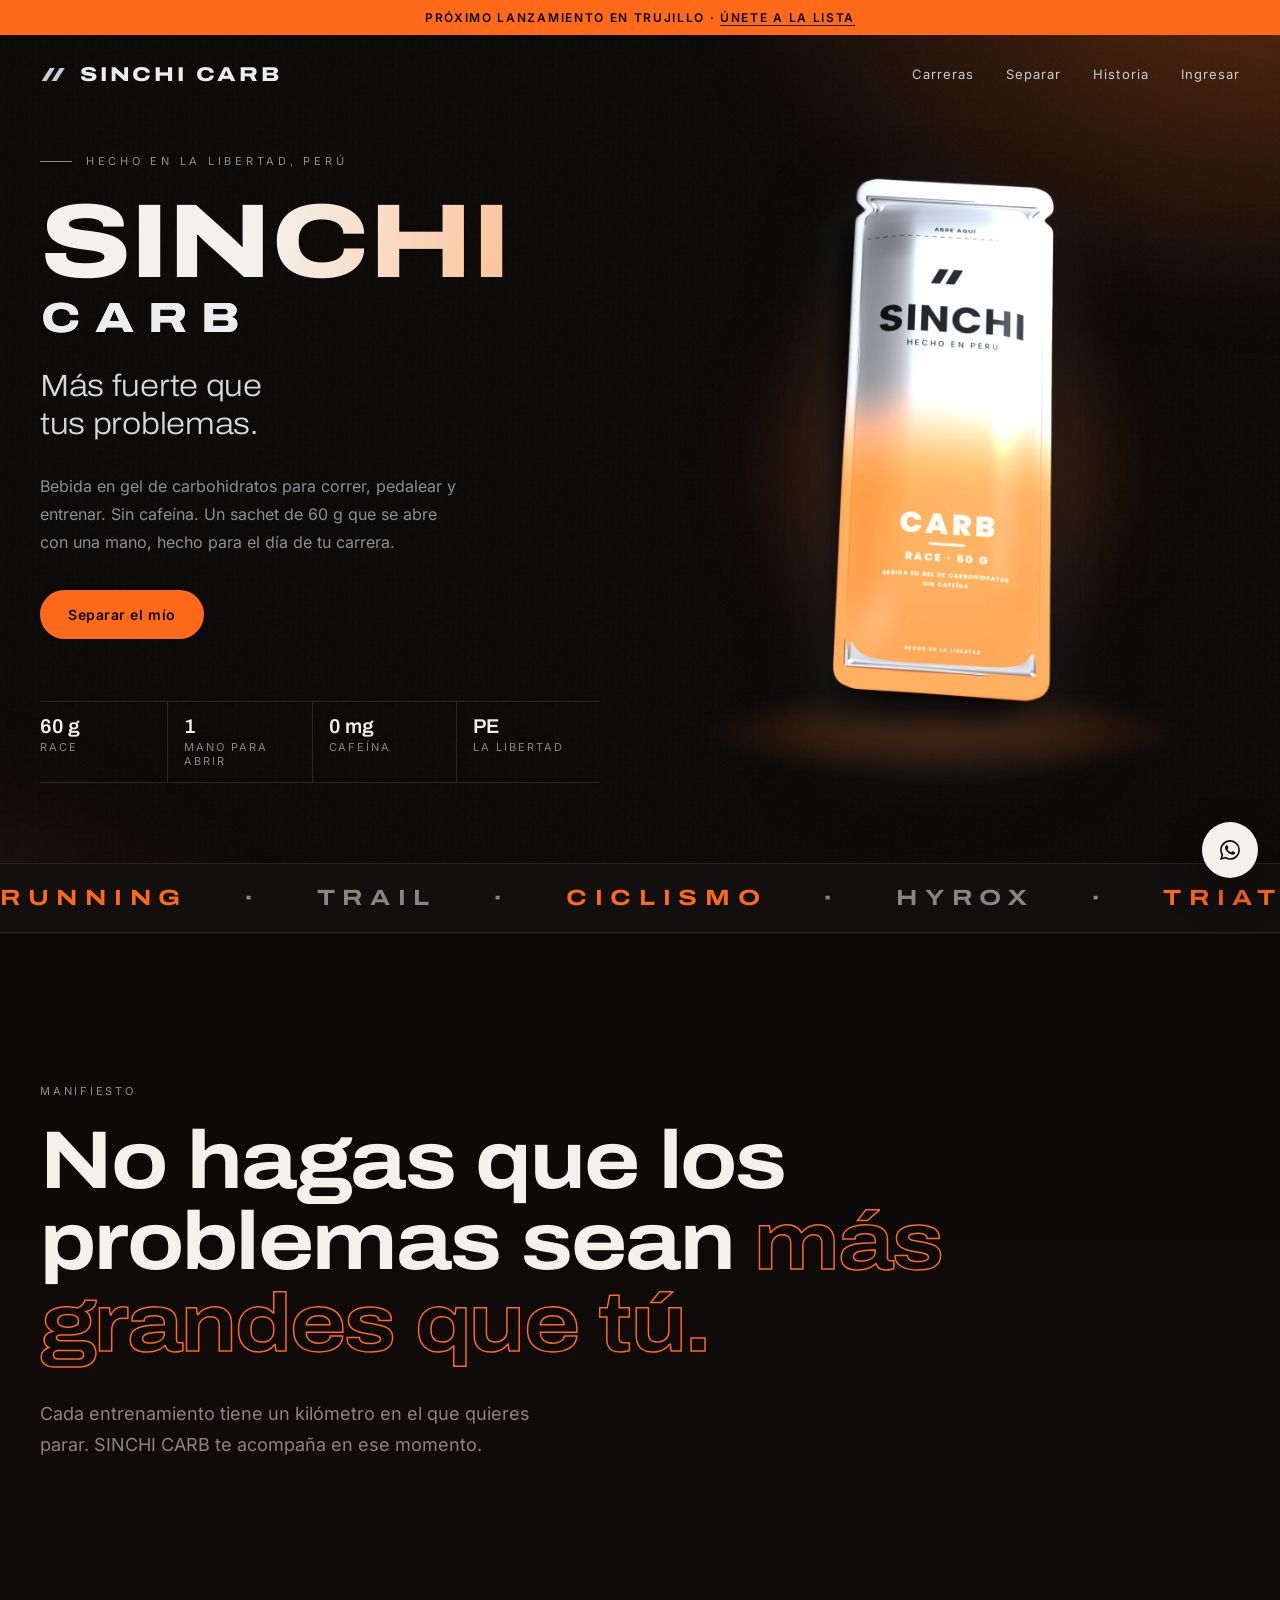
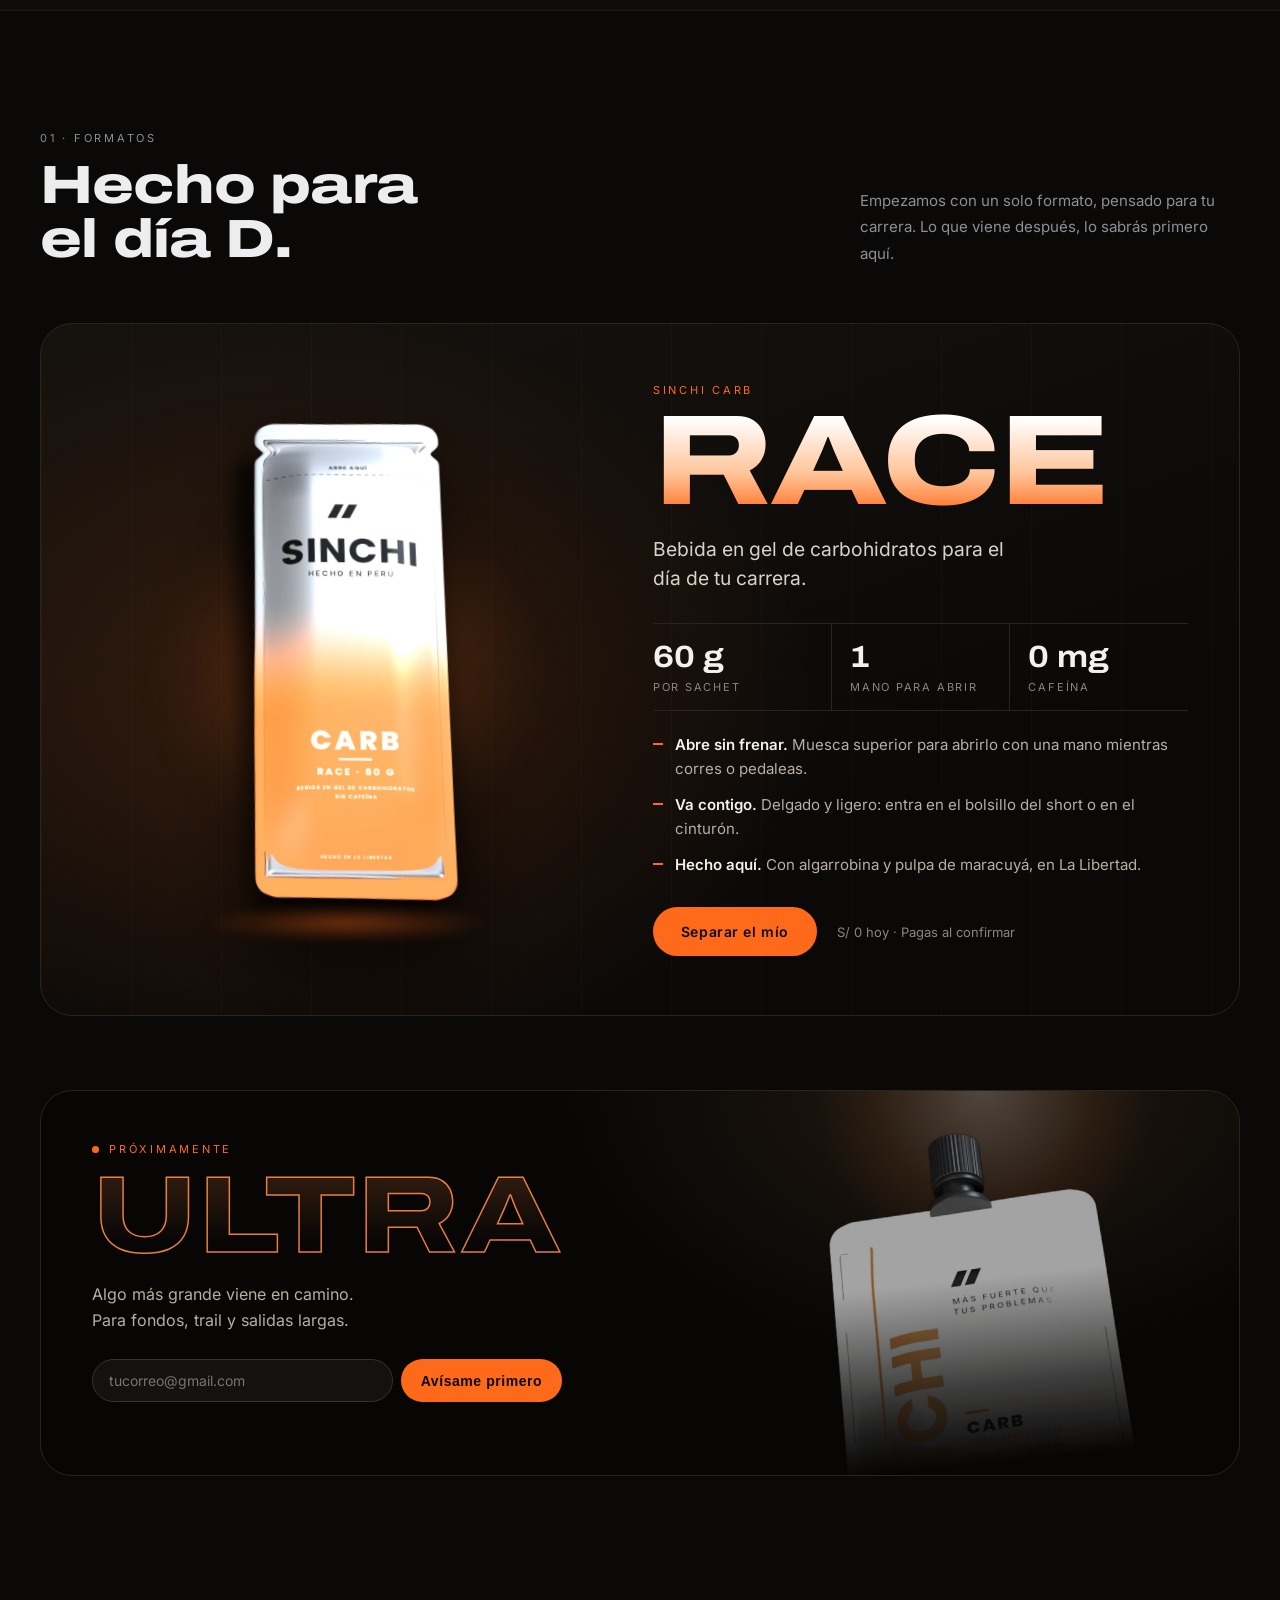
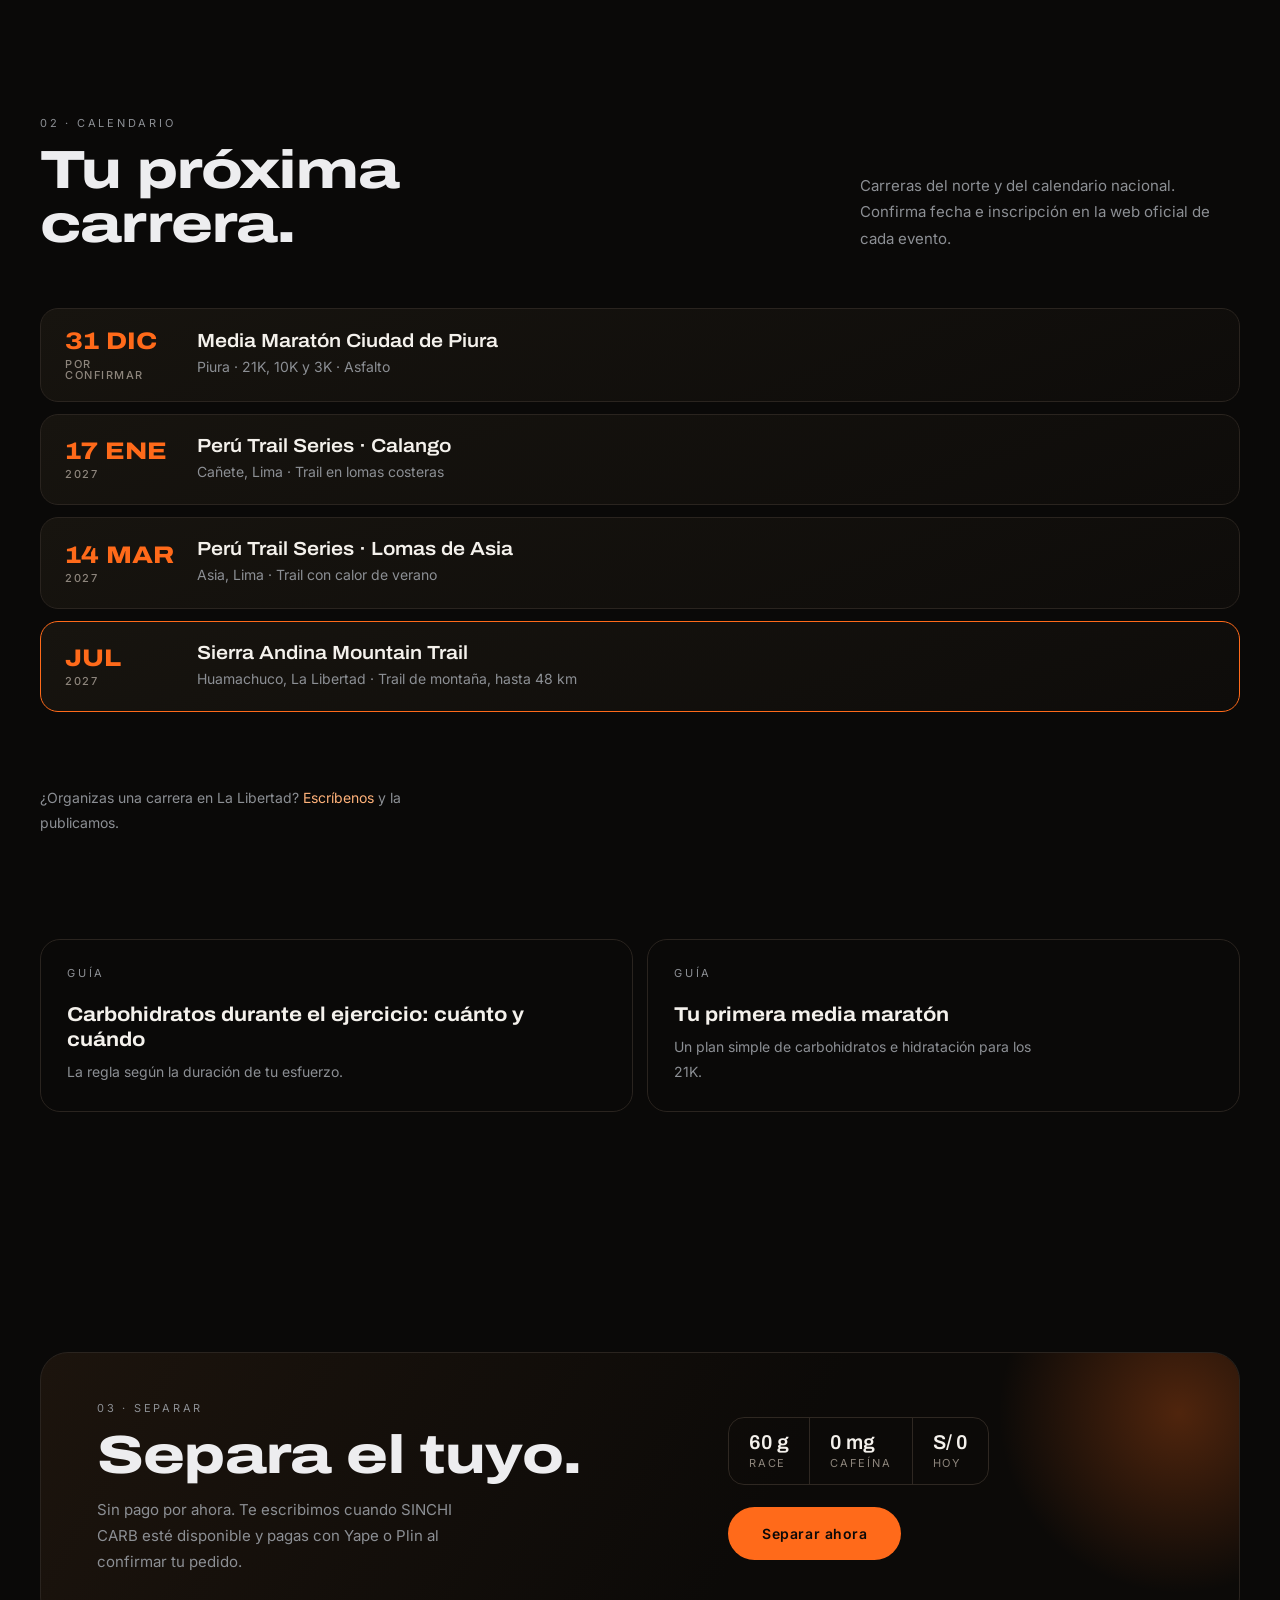
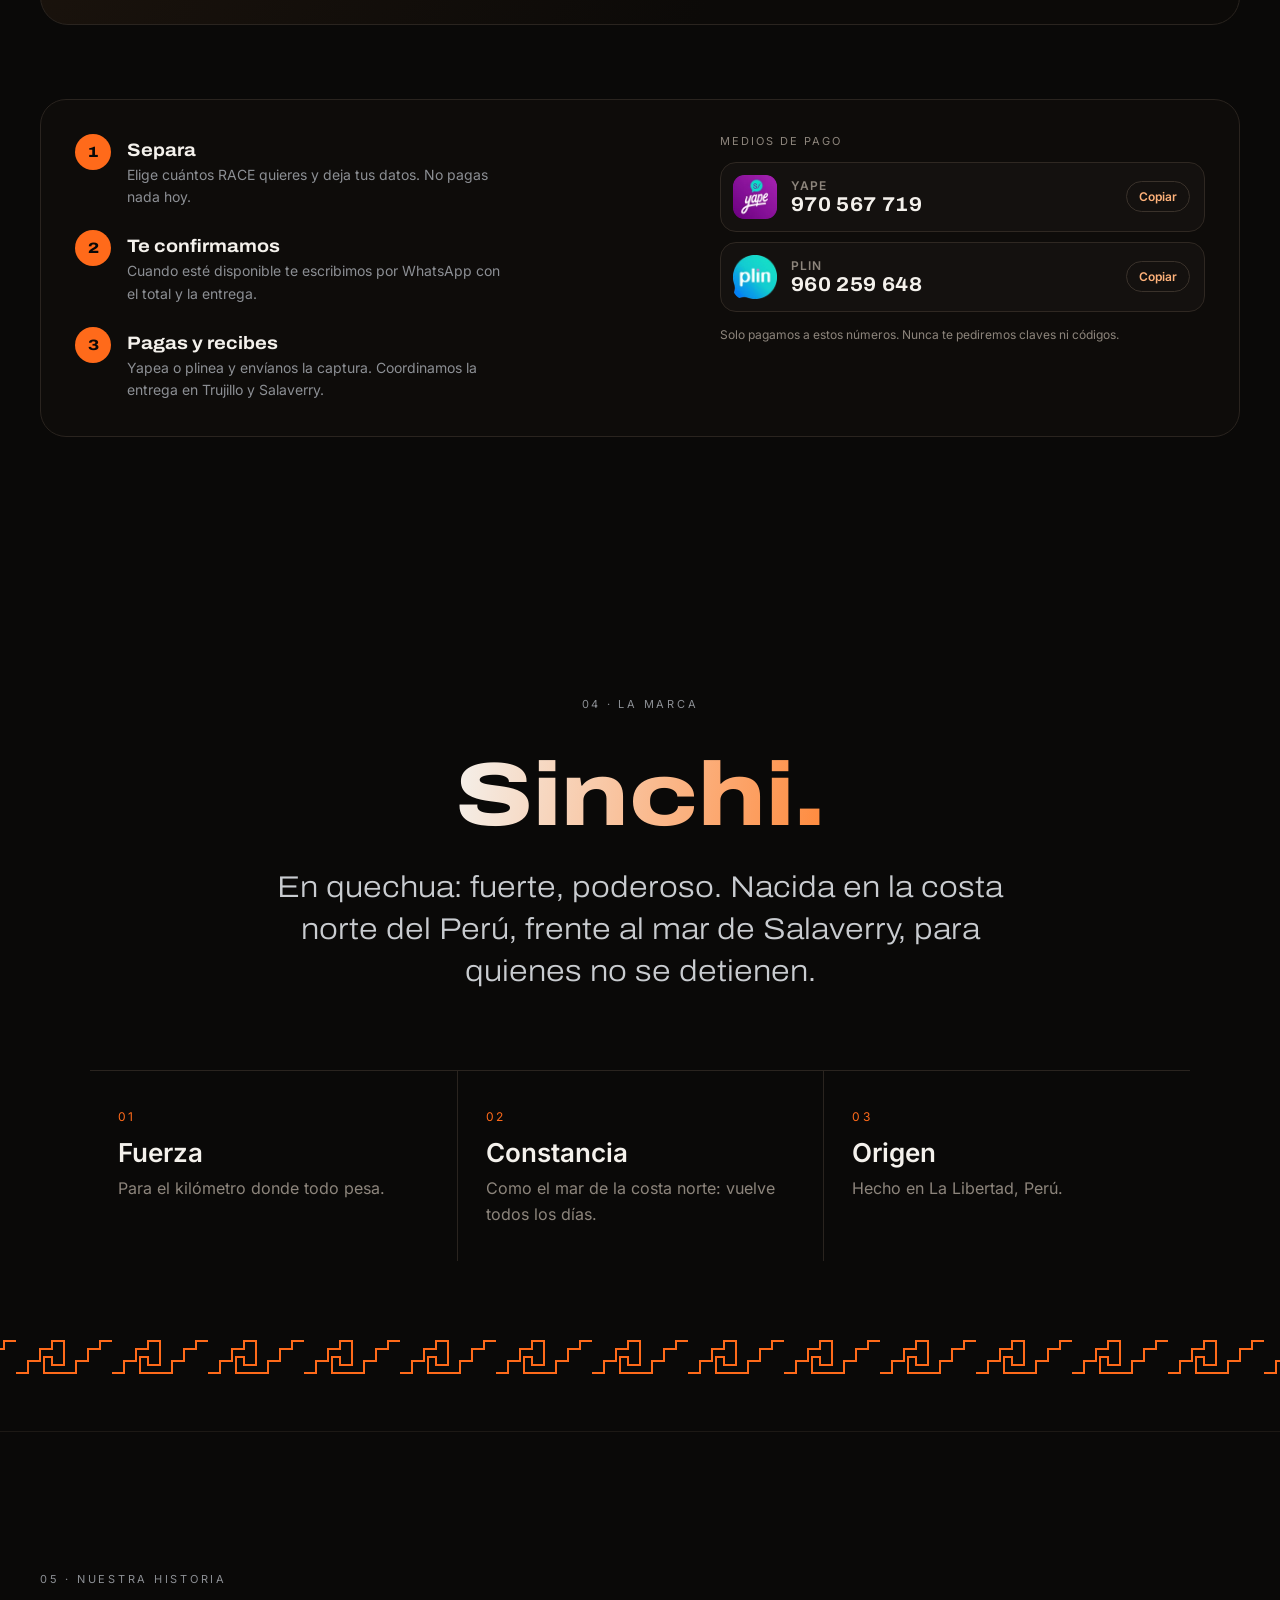
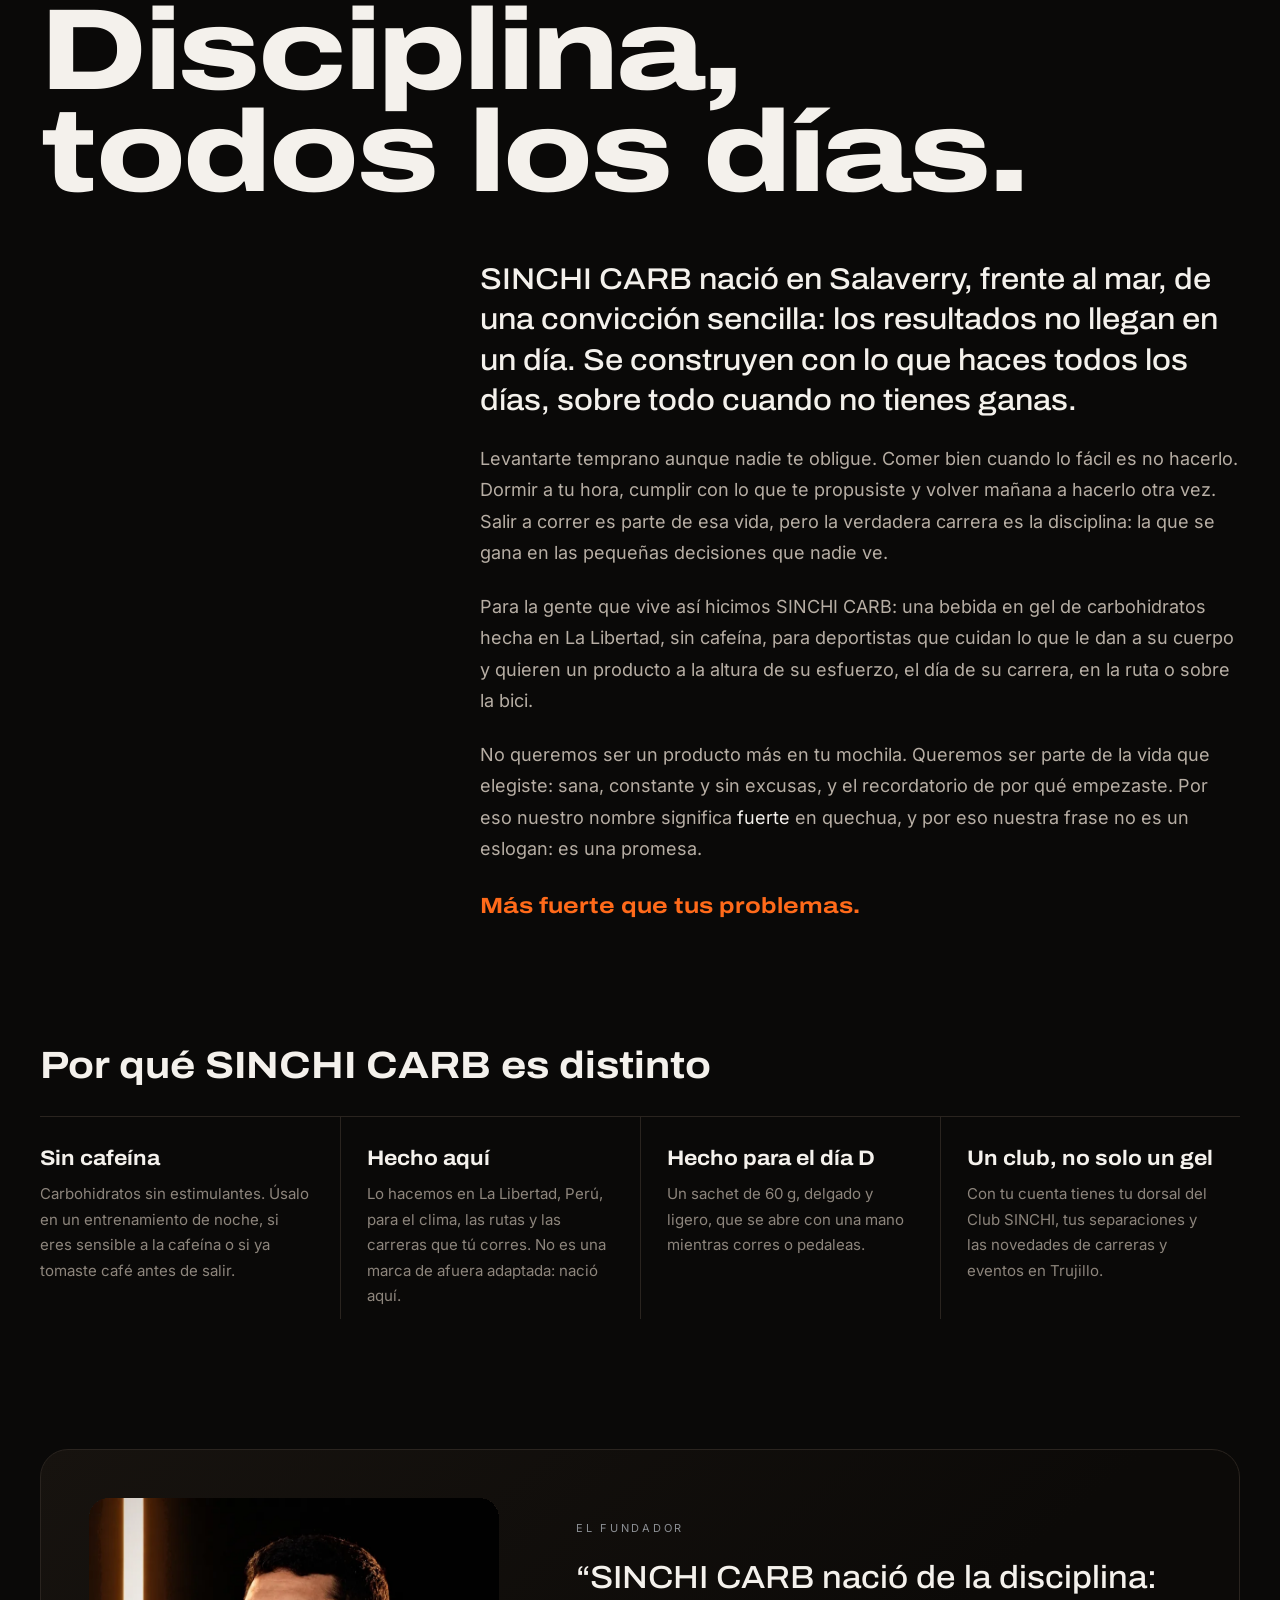
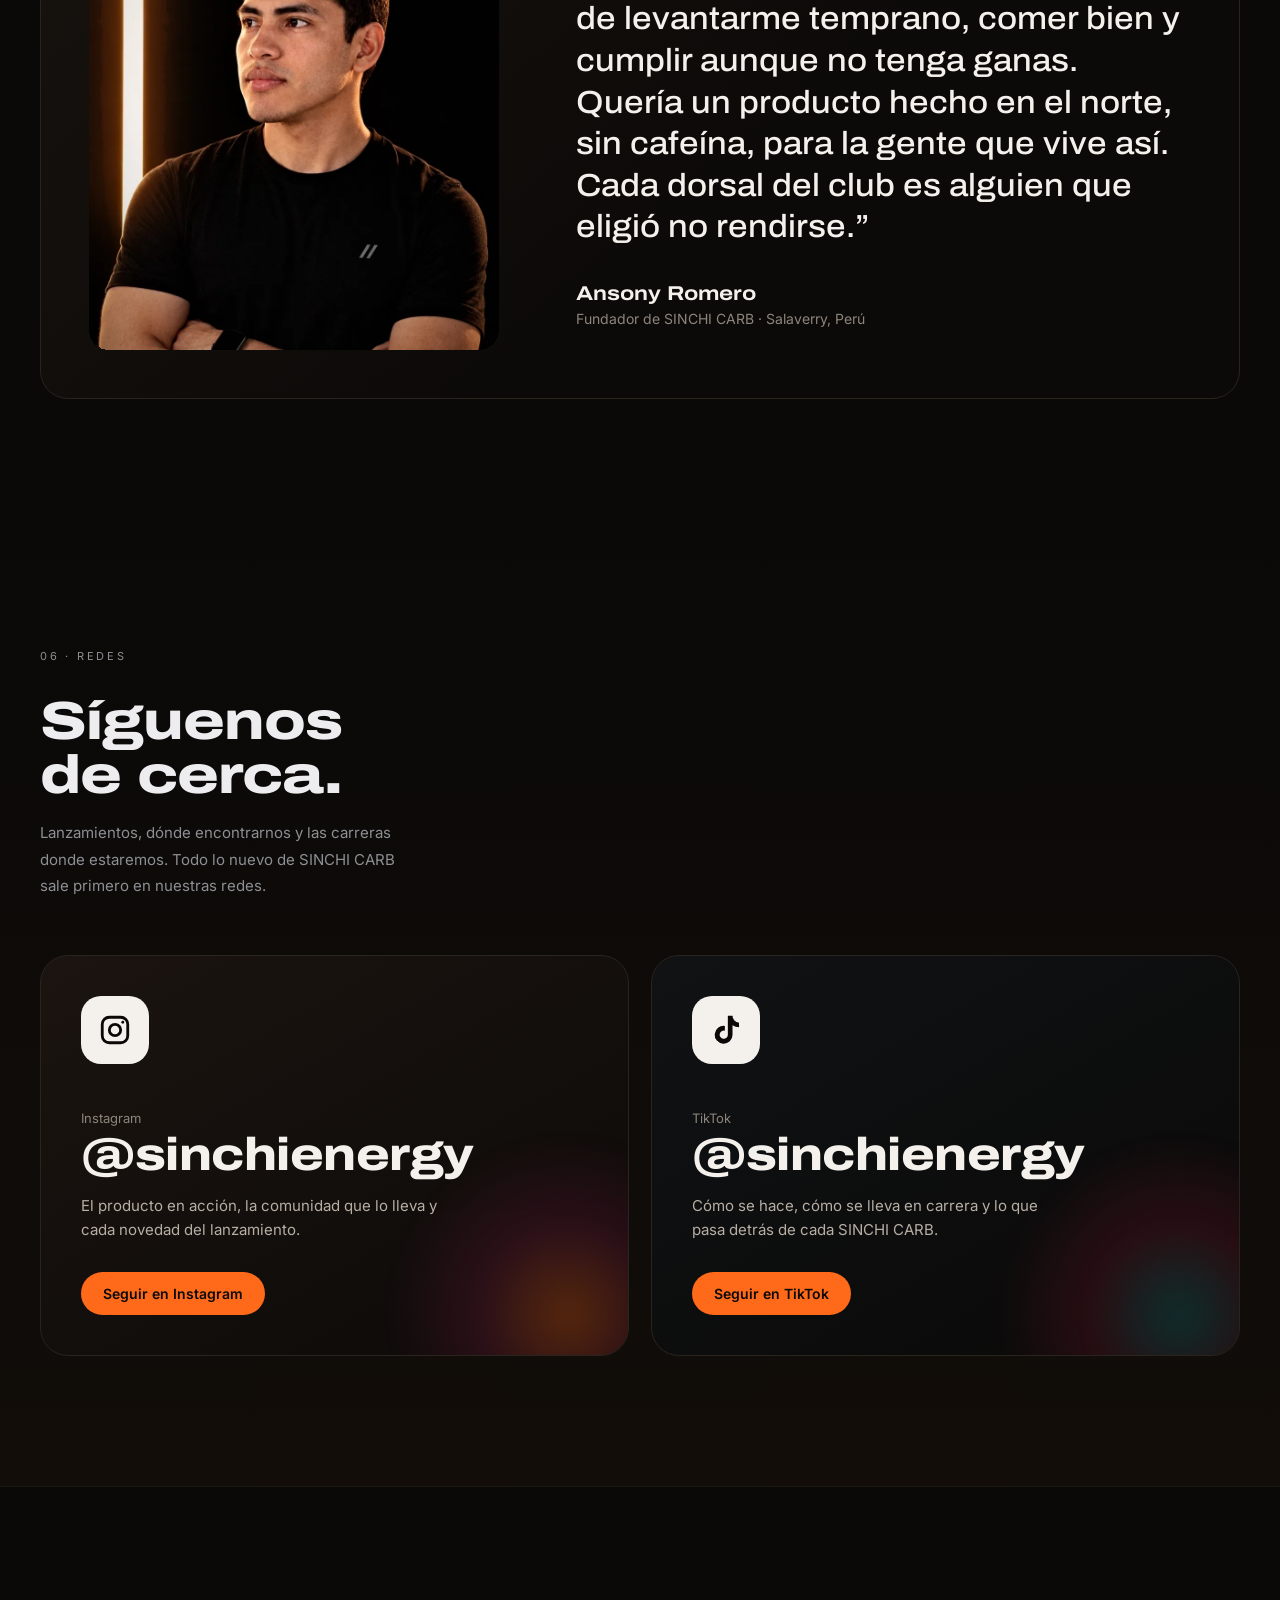
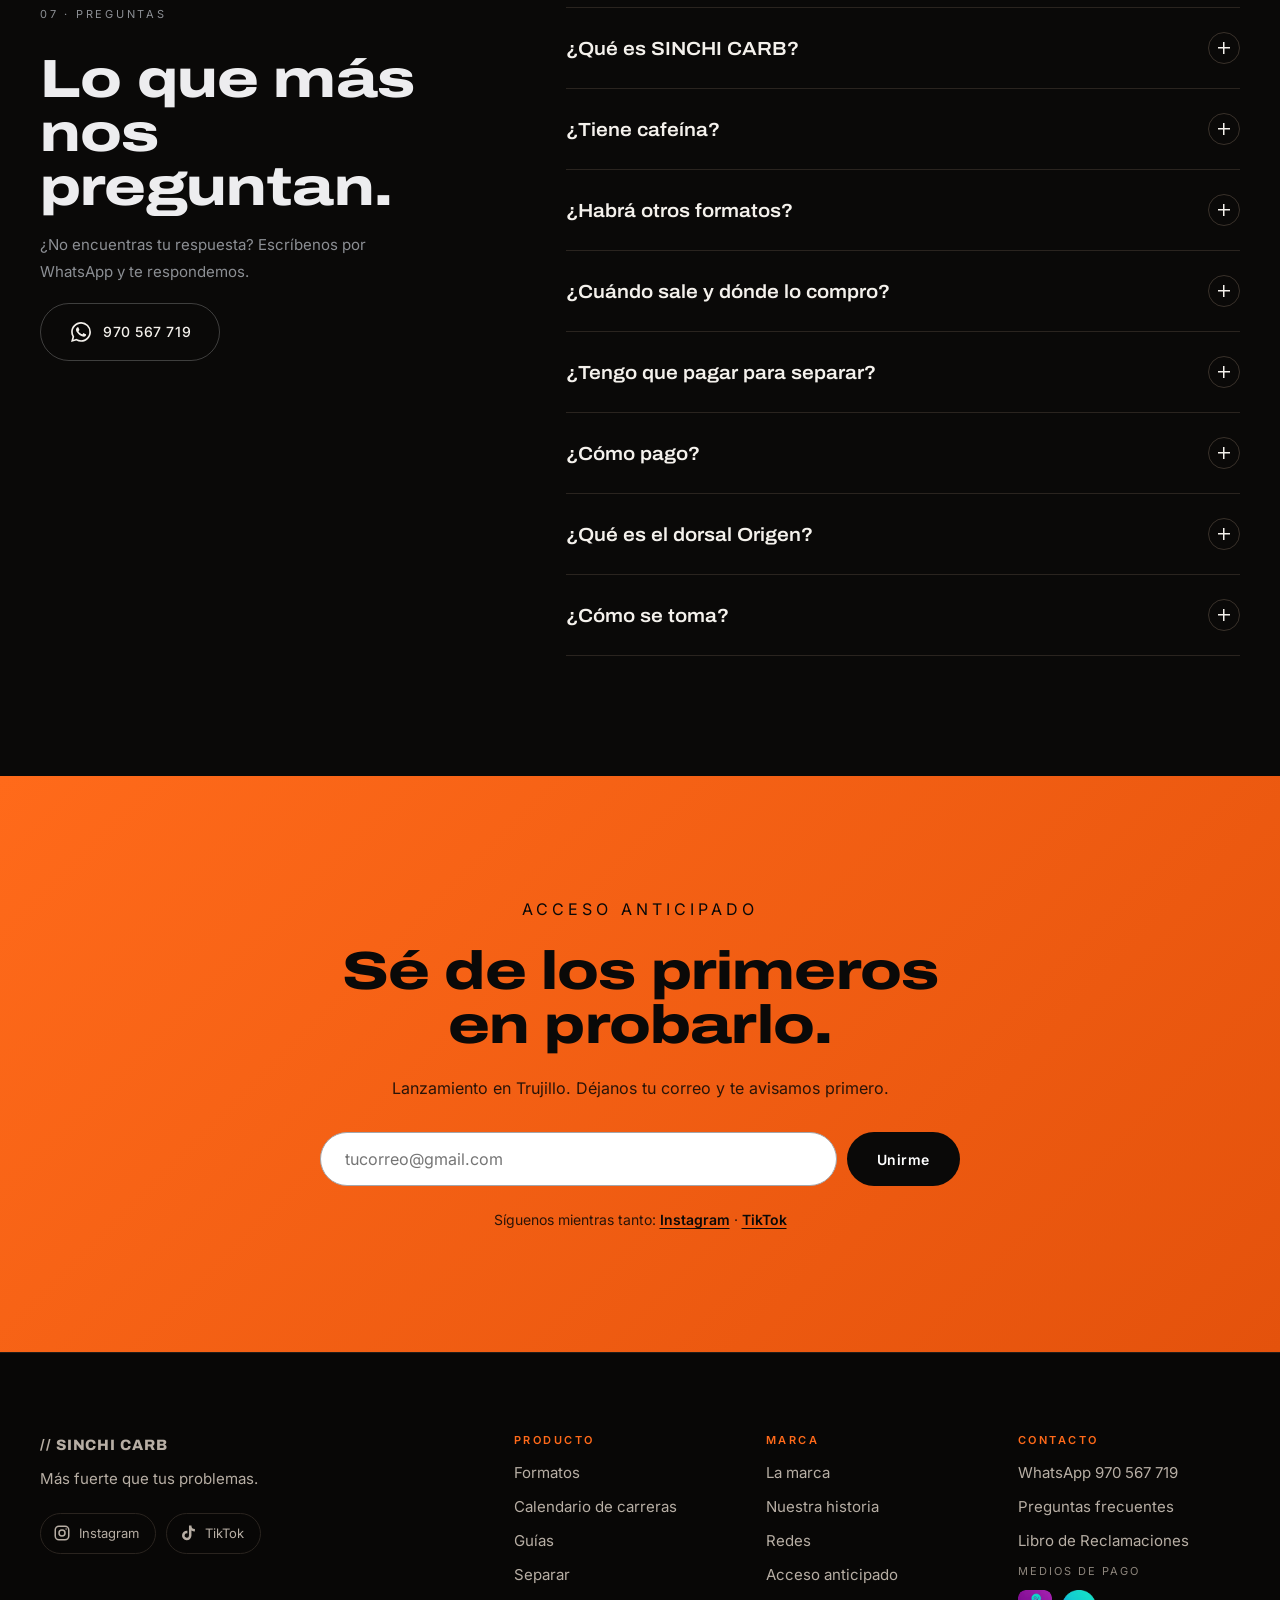
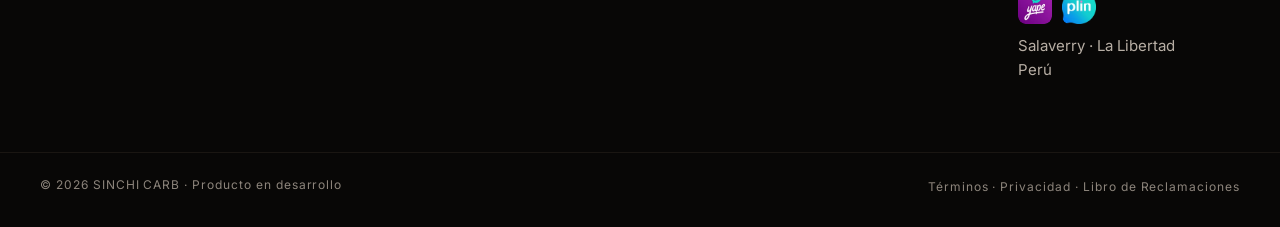
==== index.html @ 075e9262 "Textos: historia centrada en disciplina y vida sana; redes sin sugerir clases de entrenamiento Co-Au" ====
<!doctype html>
<html lang="es">
<head><meta charset="utf-8">
<script>(function(){var a=matchMedia("(display-mode: standalone)").matches||navigator.standalone||/[?&]app=1/.test(location.search);if(a){document.documentElement.classList.add("is-app");try{localStorage.setItem("sinchi_instalada","1")}catch(e){}}})()</script>

<meta name="viewport" content="width=device-width, initial-scale=1">
<title>SINCHI CARB · Bebida en gel de carbohidratos hecha en Perú</title>
<meta name="description" content="SINCHI CARB: bebida en gel de carbohidratos para deportistas, hecha en Salaverry, La Libertad. Sin cafeína. SINCHI CARB RACE, sachet de 60 g. Más fuerte que tus problemas.">
<link rel="icon" href="assets/favicon.png">
<link rel="manifest" href="/manifest.webmanifest">
<meta name="theme-color" content="#0A0908">
<link rel="apple-touch-icon" href="/icons/apple-touch-icon.png">
<meta name="apple-mobile-web-app-capable" content="yes">
<meta name="apple-mobile-web-app-status-bar-style" content="black-translucent">
<meta name="apple-mobile-web-app-title" content="SINCHI CARB">
<link rel="preload" href="/fonts/archivo.woff2?v=1" as="font" type="font/woff2" crossorigin>
<link rel="preload" href="/fonts/inter.woff2?v=1" as="font" type="font/woff2" crossorigin>
<style>@font-face{font-family:'Archivo';font-style:normal;font-display:swap;font-weight:100 900;font-stretch:62% 125%;src:url(/fonts/archivo.woff2?v=1) format('woff2')}@font-face{font-family:'Inter';font-style:normal;font-display:swap;font-weight:100 900;src:url(/fonts/inter.woff2?v=1) format('woff2')}</style>
<link rel="canonical" href="https://sinchienergy.com/">
<meta property="og:type" content="website">
<meta property="og:site_name" content="SINCHI CARB">
<meta property="og:locale" content="es_PE">
<meta property="og:url" content="https://sinchienergy.com/">
<meta property="og:title" content="SINCHI CARB · Bebida en gel de carbohidratos hecha en Perú">
<meta property="og:description" content="Bebida en gel de carbohidratos, sin cafeína, para correr, pedalear y entrenar. RACE, sachet de 60 g. Separa el tuyo.">
<meta property="og:image" content="https://sinchienergy.com/assets/og.jpg?v=5">
<meta property="og:image:width" content="1200">
<meta property="og:image:height" content="630">
<meta property="og:image:alt" content="SINCHI CARB RACE, sachet de 60 g">
<meta name="twitter:card" content="summary_large_image">
<meta name="twitter:title" content="SINCHI CARB · Bebida en gel de carbohidratos hecha en Perú">
<meta name="twitter:description" content="Bebida en gel de carbohidratos, sin cafeína. RACE, sachet de 60 g. Separa el tuyo.">
<meta name="twitter:image" content="https://sinchienergy.com/assets/og.jpg?v=5">
<script type="application/ld+json">{"@context":"https://schema.org","@type":"Organization","name":"SINCHI CARB","alternateName":"SINCHI","url":"https://sinchienergy.com/","logo":"https://sinchienergy.com/icons/icon-512.png","slogan":"Más fuerte que tus problemas.","sameAs":["https://www.instagram.com/sinchienergy/","https://www.tiktok.com/@sinchienergy"]}</script>
<link rel="preload" as="image" href="assets/race-600.webp?v=3" fetchpriority="high">
<link rel="stylesheet" href="styles.css?v=27">
<!-- Google Analytics -->
<script>addEventListener('load',function(){setTimeout(function(){var s=document.createElement('script');s.async=true;s.src='https://www.googletagmanager.com/gtag/js?id=G-M9N4279ZE2';document.head.appendChild(s);},1500);});</script>
<script>window.dataLayer=window.dataLayer||[];function gtag(){dataLayer.push(arguments);}gtag('js',new Date());gtag('config','G-M9N4279ZE2',{allow_google_signals:false,allow_ad_personalization_signals:false});</script>
</head>
<body>
<div class="topbar">Próximo lanzamiento en Trujillo · <a href="#lista">Únete a la lista</a></div>

<div class="navwrap" id="navwrap"><header class="nav wrap">
  <a href="#" class="logo" aria-label="SINCHI CARB inicio">
    <svg width="28" height="17" viewBox="0 0 34 20" aria-hidden="true"><path d="M2 18 L12 2 H18 L8 18 Z"/><path d="M14 18 L24 2 H30 L20 18 Z"/></svg>
    <span>SINCHI CARB</span>
  </a>
  <nav>
    <a href="#carreras">Carreras</a>
    <a href="#separar">Separar</a>
    <a href="#historia">Historia</a>
    <a href="/cuenta.html" id="navCuenta">Ingresar</a>
    <button type="button" class="btn btn-light install-btn" id="installBtn">Descargar app</button>
  </nav>
</header></div>
<main id="main">

<section class="hero wrap" id="hero">
  <div class="hero-text hero-in">
    <p class="eyebrow"><span class="line"></span>HECHO EN LA LIBERTAD, PERÚ</p>
    <h1>SINCHI<span class="h1-carb">CARB</span></h1>
    <p class="slogan">Más fuerte que<br>tus problemas.</p>
    <p class="lead">Bebida en gel de carbohidratos para correr, pedalear y entrenar. Sin cafeína. Un sachet de 60 g que se abre con una mano, hecho para el día de tu carrera.</p>
    <div class="ctas">
      <a href="#separar" class="btn btn-light">Separar el mío</a>
      <button type="button" class="btn btn-ghost install-btn" id="installBtn2">Descargar app</button>
    </div>
    <a class="origen-pill is-wait" id="origenPill" href="/cuenta.html?modo=registro"><i class="dot" aria-hidden="true"></i><span>Quedan <b id="origenN">100</b> de 100 dorsales Origen</span><em>Crear mi cuenta</em></a>
    <div class="specs"><span><b>60 g</b>Race</span><span><b>1</b>Mano para abrir</span><span><b>0 mg</b>Cafeína</span><span><b>PE</b>La Libertad</span></div>
  </div>
  <div class="hero-visual hero-in hero-in2">
    <div class="glow"></div>
    <div class="tilt" id="tilt">
      <div class="stage"><div class="pedestal"></div><div class="duo"><img class="floaty heroimg heroimg-race" src="assets/race-600.webp?v=3" width="600" height="1324" fetchpriority="high" decoding="async" alt="SINCHI CARB RACE, sachet de 60 g"></div></div>
    </div>
  </div>
</section>

<div class="marquee" aria-hidden="true">
  <div class="track">
    <span>RUNNING</span><span>·</span><span>TRAIL</span><span>·</span><span>CICLISMO</span><span>·</span><span>HYROX</span><span>·</span><span>TRIATLÓN</span><span>·</span><span>GYM</span><span>·</span><span>PÁDEL</span><span>·</span><span>NATACIÓN</span><span>·</span><span>CROSSFIT</span><span>·</span><span>FÚTBOL</span><span>·</span>
    <span>RUNNING</span><span>·</span><span>TRAIL</span><span>·</span><span>CICLISMO</span><span>·</span><span>HYROX</span><span>·</span><span>TRIATLÓN</span><span>·</span><span>GYM</span><span>·</span><span>PÁDEL</span><span>·</span><span>NATACIÓN</span><span>·</span><span>CROSSFIT</span><span>·</span><span>FÚTBOL</span><span>·</span>
  </div>
</div>

<section class="manifesto">
  <div class="wrap">
    <p class="kicker">MANIFIESTO</p>
    <p class="mani-text">No hagas que los problemas sean <em>más grandes que tú.</em></p>
    <p class="mani-sub">Cada entrenamiento tiene un kilómetro en el que quieres parar. SINCHI CARB te acompaña en ese momento.</p>
  </div>
</section>

<section class="section wrap" id="formatos">
  <div class="section-head reveal">
    <div>
      <p class="kicker">01 · FORMATOS</p>
      <h2>Hecho para<br>el día D.</h2>
    </div>
    <p class="muted">Empezamos con un solo formato, pensado para tu carrera. Lo que viene después, lo sabrás primero aquí.</p>
  </div>
  <div class="showcase reveal">
    <div class="sc-visual">
      <div class="sc-glow"></div>
      <img class="sc-img" src="assets/race-600.webp?v=3" width="600" height="1324" loading="lazy" decoding="async" alt="SINCHI CARB RACE, sachet de 60 g">
      <div class="sc-floor"></div>
    </div>
    <div class="sc-copy">
      <p class="kicker sc-kick">SINCHI CARB</p>
      <h3 class="sc-name">RACE</h3>
      <p class="sc-sub">Bebida en gel de carbohidratos para el día de tu carrera.</p>
      <ul class="sc-specs">
        <li><b>60 g</b><span>Por sachet</span></li>
        <li><b>1</b><span>Mano para abrir</span></li>
        <li><b>0 mg</b><span>Cafeína</span></li>
      </ul>
      <ul class="sc-feat">
        <li><b>Abre sin frenar.</b> Muesca superior para abrirlo con una mano mientras corres o pedaleas.</li>
        <li><b>Va contigo.</b> Delgado y ligero: entra en el bolsillo del short o en el cinturón.</li>
        <li><b>Hecho aquí.</b> Con algarrobina y pulpa de maracuyá, en La Libertad.</li>
      </ul>
      <div class="sc-cta"><a class="btn btn-light" href="#separar">Separar el mío</a><span>S/ 0 hoy · Pagas al confirmar</span></div>
    </div>
  </div>

  <div class="ultra-tease reveal" aria-label="Próximo lanzamiento: ULTRA">
    <div class="ut-copy">
      <p class="kicker ut-kick"><span class="ut-dot" aria-hidden="true"></span>PRÓXIMAMENTE</p>
      <h3 class="ut-name">ULTRA</h3>
      <p class="ut-sub">Algo más grande viene en camino.<br>Para fondos, trail y salidas largas.</p>
      <form class="teaser-form ut-form" id="ultraForm" novalidate><input type="email" id="ultraMail" placeholder="tucorreo@gmail.com" autocomplete="email" aria-label="Tu correo para enterarte de ULTRA"><button type="submit" class="btn btn-light">Avísame primero</button></form>
      <p class="teaser-msg" id="ultraMsg" role="status"></p>
    </div>
    <div class="ut-visual" aria-hidden="true">
      <div class="ut-beam"></div>
      <img src="assets/ultra-360.webp?v=4" width="360" height="589" loading="lazy" decoding="async" alt="">
    </div>
  </div>
</section>

<section class="section wrap" id="novedades" hidden>
  <div class="section-head reveal">
    <div>
      <p class="kicker">NOVEDADES</p>
      <h2>Lo nuevo<br>de SINCHI CARB.</h2>
    </div>
    <p class="muted">Lanzamientos, carreras y eventos en Trujillo. Instala la app y no te pierdas nada.</p>
  </div>
  <div class="news reveal" id="newsList"><article class="news-card empty"><p class="muted">Muy pronto publicaremos las primeras novedades.</p></article></div>
</section>

<section class="section wrap" id="carreras">
  <div class="section-head reveal">
    <div>
      <p class="kicker">02 · CALENDARIO</p>
      <h2>Tu próxima<br>carrera.</h2>
    </div>
    <p class="muted">Carreras del norte y del calendario nacional. Confirma fecha e inscripción en la web oficial de cada evento.</p>
  </div>
  <div class="races reveal">
    <article class="race"><p class="rdate">31 DIC<span>Por confirmar</span></p><div><h3>Media Maratón Ciudad de Piura</h3><p class="muted">Piura · 21K, 10K y 3K · Asfalto</p></div></article>
    <article class="race"><p class="rdate">17 ENE<span>2027</span></p><div><h3>Perú Trail Series · Calango</h3><p class="muted">Cañete, Lima · Trail en lomas costeras</p></div></article>
    <article class="race"><p class="rdate">14 MAR<span>2027</span></p><div><h3>Perú Trail Series · Lomas de Asia</h3><p class="muted">Asia, Lima · Trail con calor de verano</p></div></article>
    <article class="race hl"><p class="rdate">JUL<span>2027</span></p><div><h3>Sierra Andina Mountain Trail</h3><p class="muted">Huamachuco, La Libertad · Trail de montaña, hasta 48 km</p></div></article>
  </div>
  <p class="muted races-note">¿Organizas una carrera en La Libertad? <a href="https://wa.me/51970567719?text=Hola%20SINCHI%20CARB%2C%20quiero%20publicar%20una%20carrera." target="_blank" rel="noopener">Escríbenos</a> y la publicamos.</p>

  <div class="guides reveal">
    <a class="guide" href="/guias/carbohidratos-durante-el-ejercicio.html"><span class="kicker">GUÍA</span><b>Carbohidratos durante el ejercicio: cuánto y cuándo</b><span class="muted">La regla según la duración de tu esfuerzo.</span></a>
    <a class="guide" href="/guias/primera-media-maraton.html"><span class="kicker">GUÍA</span><b>Tu primera media maratón</b><span class="muted">Un plan simple de carbohidratos e hidratación para los 21K.</span></a>
  </div>
</section>

<section class="section wrap" id="separar">
  <div class="sep-card reveal">
    <div class="sep-copy">
      <p class="kicker">03 · SEPARAR</p>
      <h2>Separa el tuyo.</h2>
      <p class="muted">Sin pago por ahora. Te escribimos cuando SINCHI CARB esté disponible y pagas con Yape o Plin al confirmar tu pedido.</p>
    </div>
    <div class="sep-side">
      <ul class="sep-points"><li><b>60 g</b> Race</li><li><b>0 mg</b> Cafeína</li><li><b>S/ 0</b> hoy</li></ul>
      <button type="button" class="btn btn-light" id="sepOpen">Separar ahora</button>
    </div>
  </div>
  <div class="buy reveal">
    <ol class="buy-steps">
      <li><span class="bs-n">1</span><div><b>Separa</b><p class="muted">Elige cuántos RACE quieres y deja tus datos. No pagas nada hoy.</p></div></li>
      <li><span class="bs-n">2</span><div><b>Te confirmamos</b><p class="muted">Cuando esté disponible te escribimos por WhatsApp con el total y la entrega.</p></div></li>
      <li><span class="bs-n">3</span><div><b>Pagas y recibes</b><p class="muted">Yapea o plinea y envíanos la captura. Coordinamos la entrega en Trujillo y Salaverry.</p></div></li>
    </ol>
    <div class="paybox">
      <p class="pay-k">Medios de pago</p>
      <div class="paytiles"><button type="button" class="paytile" data-copy="970567719" aria-label="Copiar número de Yape: 970 567 719"><img src="assets/pago-yape.webp?v=1" width="44" height="44" alt=""><span class="pt-txt"><b>Yape</b><em>970 567 719</em></span><span class="pt-act">Copiar</span></button><button type="button" class="paytile" data-copy="960259648" aria-label="Copiar número de Plin: 960 259 648"><img src="assets/pago-plin.webp?v=1" width="44" height="44" alt=""><span class="pt-txt"><b>Plin</b><em>960 259 648</em></span><span class="pt-act">Copiar</span></button></div>
      <p class="pay-safe">Solo pagamos a estos números. Nunca te pediremos claves ni códigos.</p>
    </div>
  </div>
  <div class="sep-wrap" id="sepWrap">
    <div class="sep-panel">
      <div class="sep-panel-head">
        <div><p class="kicker">SEPARAR</p><h3>Tus datos</h3></div>
        <button type="button" class="sep-close" id="sepClose" aria-label="Cerrar">×</button>
      </div>
      <form class="sep-form" id="sepForm" novalidate>
        <div class="row2 eq">
          <label>Nombre<input name="nombre" autocomplete="name" required></label>
          <label>Celular<input name="celular" inputmode="tel" autocomplete="tel" placeholder="9XX XXX XXX" required></label>
        </div>
        <div class="row2">
          <label>Producto<select name="producto" id="prodSel" required><option value="">Cargando…</option></select></label>
          <label>Cantidad<input name="cantidad" type="number" min="1" max="50" value="1"></label>
        </div>
        <div class="row2 eq">
          <label><span>Correo <i class="opt">(opcional)</i></span><input name="email" type="email" autocomplete="email"></label>
          <label><span>Distrito <i class="opt">(opcional)</i></span><input name="distrito" placeholder="Trujillo, Víctor Larco…"></label>
        </div>
        <input name="web" class="hp" tabindex="-1" autocomplete="off" aria-hidden="true">
        <button type="submit" class="btn btn-light">Confirmar separación</button>
        <div class="paybox mini"><p class="pay-k">Pagas al confirmar tu pedido</p><div class="paytiles"><button type="button" class="paytile" data-copy="970567719" aria-label="Copiar número de Yape: 970 567 719"><img src="assets/pago-yape.webp?v=1" width="32" height="32" alt=""><span class="pt-txt"><b>Yape</b><em>970 567 719</em></span><span class="pt-act">Copiar</span></button><button type="button" class="paytile" data-copy="960259648" aria-label="Copiar número de Plin: 960 259 648"><img src="assets/pago-plin.webp?v=1" width="32" height="32" alt=""><span class="pt-txt"><b>Plin</b><em>960 259 648</em></span><span class="pt-act">Copiar</span></button></div></div>
        <p class="form-msg" id="sepMsg" role="status"></p>
      </form>
    </div>
  </div>
</section>

<section class="brand wrap reveal" id="marca">
  <p class="kicker">04 · LA MARCA</p>
  <p class="brand-word">Sinchi.</p>
  <p class="brand-text">En quechua: fuerte, poderoso. Nacida en la costa norte del Perú, frente al mar de Salaverry, para quienes no se detienen.</p>
  <div class="pillars">
    <div><span>01</span><h4>Fuerza</h4><p>Para el kilómetro donde todo pesa.</p></div>
    <div><span>02</span><h4>Constancia</h4><p>Como el mar de la costa norte: vuelve todos los días.</p></div>
    <div><span>03</span><h4>Origen</h4><p>Hecho en La Libertad, Perú.</p></div>
  </div>
</section>

<section class="historia" id="historia">
  <div class="wrap">
    <div class="hist-head reveal">
      <p class="kicker">05 · NUESTRA HISTORIA</p>
      <h2 class="hist-title">Disciplina,<br>todos los días.</h2>
    </div>
    <div class="hist-body reveal">
      <p class="hist-lead">SINCHI CARB nació en Salaverry, frente al mar, de una convicción sencilla: los resultados no llegan en un día. Se construyen con lo que haces todos los días, sobre todo cuando no tienes ganas.</p>
      <p>Levantarte temprano aunque nadie te obligue. Comer bien cuando lo fácil es no hacerlo. Dormir a tu hora, cumplir con lo que te propusiste y volver mañana a hacerlo otra vez. Salir a correr es parte de esa vida, pero la verdadera carrera es la disciplina: la que se gana en las pequeñas decisiones que nadie ve.</p>
      <p>Para la gente que vive así hicimos SINCHI CARB: una bebida en gel de carbohidratos hecha en La Libertad, sin cafeína, para deportistas que cuidan lo que le dan a su cuerpo y quieren un producto a la altura de su esfuerzo, el día de su carrera, en la ruta o sobre la bici.</p>
      <p>No queremos ser un producto más en tu mochila. Queremos ser parte de la vida que elegiste: sana, constante y sin excusas, y el recordatorio de por qué empezaste. Por eso nuestro nombre significa <em>fuerte</em> en quechua, y por eso nuestra frase no es un eslogan: es una promesa.</p>
      <p class="hist-promise">Más fuerte que tus problemas.</p>
    </div>
  </div>

  <div class="wrap">
    <h3 class="dif-title reveal">Por qué SINCHI CARB es distinto</h3>
    <div class="dif reveal">
      <article><h4>Sin cafeína</h4><p>Carbohidratos sin estimulantes. Úsalo en un entrenamiento de noche, si eres sensible a la cafeína o si ya tomaste café antes de salir.</p></article>
      <article><h4>Hecho aquí</h4><p>Lo hacemos en La Libertad, Perú, para el clima, las rutas y las carreras que tú corres. No es una marca de afuera adaptada: nació aquí.</p></article>
      <article><h4>Hecho para el día D</h4><p>Un sachet de 60 g, delgado y ligero, que se abre con una mano mientras corres o pedaleas.</p></article>
      <article><h4>Un club, no solo un gel</h4><p>Con tu cuenta tienes tu dorsal del Club SINCHI, tus separaciones y las novedades de carreras y eventos en Trujillo.</p></article>
    </div>
  </div>

  <div class="wrap">
    <figure class="fundador reveal">
      <div class="fund-foto">
        <picture><source srcset="assets/fundador.webp?v=3" type="image/webp"><img src="assets/fundador.jpg?v=3" width="900" height="992" loading="lazy" decoding="async" alt="Ansony Romero, fundador de SINCHI CARB, en estudio con polo negro" onerror="this.remove()"></picture>
        <span class="fund-mono" aria-hidden="true">AR</span>
      </div>
      <figcaption>
        <p class="kicker">EL FUNDADOR</p>
        <blockquote>“SINCHI CARB nació de la disciplina: de levantarme temprano, comer bien y cumplir aunque no tenga ganas. Quería un producto hecho en el norte, sin cafeína, para la gente que vive así. Cada dorsal del club es alguien que eligió no rendirse.”</blockquote>
        <p class="fund-name">Ansony Romero</p>
        <p class="fund-role">Fundador de SINCHI CARB · Salaverry, Perú</p>
      </figcaption>
    </figure>
  </div>
</section>

<section class="redes" id="redes">
  <div class="wrap">
    <div class="redes-head reveal">
      <p class="kicker">06 · REDES</p>
      <h2>Síguenos<br>de cerca.</h2>
      <p class="muted">Lanzamientos, dónde encontrarnos y las carreras donde estaremos. Todo lo nuevo de SINCHI CARB sale primero en nuestras redes.</p>
    </div>
    <div class="redes-grid reveal">
      <a class="red red-ig" href="https://www.instagram.com/sinchienergy/" target="_blank" rel="noopener">
        <span class="red-logo"><svg viewBox="0 0 24 24" width="34" height="34" aria-hidden="true" fill="none" stroke="currentColor" stroke-width="2"><rect x="3" y="3" width="18" height="18" rx="5"/><circle cx="12" cy="12" r="4"/><circle cx="17.5" cy="6.5" r="1" fill="currentColor" stroke="none"/></svg></span>
        <span class="red-net">Instagram</span>
        <span class="red-handle">@sinchienergy</span>
        <span class="red-txt">El producto en acción, la comunidad que lo lleva y cada novedad del lanzamiento.</span>
        <span class="red-cta">Seguir en Instagram</span>
      </a>
      <a class="red red-tt" href="https://www.tiktok.com/@sinchienergy" target="_blank" rel="noopener">
        <span class="red-logo"><svg viewBox="0 0 24 24" width="34" height="34" aria-hidden="true"><path fill="currentColor" d="M16.6 2h-3.3v13.3a2.9 2.9 0 1 1-2.1-2.8V9.1a6.3 6.3 0 1 0 5.4 6.2V8.6a8 8 0 0 0 4.6 1.5V6.8a4.7 4.7 0 0 1-4.6-4.8z"/></svg></span>
        <span class="red-net">TikTok</span>
        <span class="red-handle">@sinchienergy</span>
        <span class="red-txt">Cómo se hace, cómo se lleva en carrera y lo que pasa detrás de cada SINCHI CARB.</span>
        <span class="red-cta">Seguir en TikTok</span>
      </a>
    </div>
  </div>
</section>

<section class="faq" id="preguntas">
  <div class="wrap faq-grid">
    <div class="faq-head reveal">
      <p class="kicker">07 · PREGUNTAS</p>
      <h2>Lo que más<br>nos preguntan.</h2>
      <p class="muted">¿No encuentras tu respuesta? Escríbenos por WhatsApp y te respondemos.</p>
      <a class="btn btn-ghost wa-inline" href="https://wa.me/51970567719?text=Hola%20SINCHI%20CARB%2C%20quiero%20saber%20m%C3%A1s%20sobre%20el%20gel." target="_blank" rel="noopener"><svg viewBox="0 0 24 24" width="24" height="24" aria-hidden="true"><path fill="currentColor" d="M12.04 2C6.58 2 2.13 6.45 2.13 11.91c0 1.75.46 3.45 1.32 4.95L2.05 22l5.25-1.38a9.9 9.9 0 0 0 4.74 1.21h.01c5.46 0 9.91-4.45 9.91-9.91A9.85 9.85 0 0 0 12.04 2zm0 18.15h-.01a8.23 8.23 0 0 1-4.19-1.15l-.3-.18-3.12.82.83-3.04-.2-.31a8.2 8.2 0 0 1-1.26-4.38c0-4.54 3.7-8.24 8.25-8.24 2.2 0 4.27.86 5.83 2.42a8.18 8.18 0 0 1 2.41 5.83c0 4.55-3.7 8.25-8.24 8.25zm4.52-6.16c-.25-.12-1.47-.72-1.69-.81-.23-.08-.39-.12-.56.13-.16.25-.64.81-.79.97-.14.17-.29.19-.54.06-.25-.12-1.05-.39-1.99-1.23-.74-.66-1.23-1.47-1.38-1.72-.14-.25-.02-.38.11-.51.11-.11.25-.29.37-.43.13-.15.17-.25.25-.42.08-.16.04-.31-.02-.43-.06-.13-.56-1.34-.76-1.84-.2-.48-.41-.42-.56-.43h-.48c-.17 0-.43.06-.66.31-.22.25-.86.85-.86 2.07 0 1.22.89 2.4 1.01 2.56.12.17 1.75 2.67 4.23 3.74.59.26 1.05.41 1.41.52.59.19 1.13.16 1.56.1.48-.07 1.47-.6 1.67-1.18.21-.58.21-1.07.14-1.18-.06-.1-.22-.16-.47-.28z"/></svg><span>970 567 719</span></a>
    </div>
    <div class="faq-list reveal">
      <details><summary>¿Qué es SINCHI CARB?</summary><p>Una bebida en gel de carbohidratos para deportistas, hecha en Salaverry, La Libertad, con algarrobina y pulpa de maracuyá. Está pensado para correr, pedalear y entrenar, y no tiene cafeína.</p></details>
      <details><summary>¿Tiene cafeína?</summary><p>No. SINCHI CARB son carbohidratos sin estimulantes, así que puedes usarlo en entrenamientos de noche o si eres sensible a la cafeína.</p></details>
      <details><summary>¿Habrá otros formatos?</summary><p>Sí. Estamos preparando <b>ULTRA</b>, un formato más grande para fondos, trail y salidas largas. Déjanos tu correo en la sección Formatos y te avisamos antes que a nadie.</p></details>
      <details><summary>¿Cuándo sale y dónde lo compro?</summary><p>El lanzamiento será en Trujillo. Separa el tuyo o únete a la lista de acceso anticipado y te avisamos antes que a nadie.</p></details>
      <details><summary>¿Tengo que pagar para separar?</summary><p>No. Separar no cuesta nada hoy. Te escribimos cuando SINCHI CARB esté disponible para coordinar tu pedido.</p></details>
      <details><summary>¿Cómo pago?</summary><p>Cuando confirmemos tu pedido por WhatsApp, pagas con <b>Yape al 970 567 719</b> o <b>Plin al 960 259 648</b> y nos envías la captura del pago. Nunca te pediremos pagar a otro número ni tus claves.</p></details>
      <details><summary>¿Qué es el dorsal Origen?</summary><p>Cuando creas tu cuenta recibes tu dorsal del Club SINCHI con un número de miembro. Los primeros 100 miembros reciben la edición negra Origen, con número cromado. Después del 100, el dorsal es plateado.</p></details>
      <details><summary>¿Cómo se toma?</summary><p>Muy pronto publicaremos la guía de uso con la ficha nutricional completa. Como con cualquier gel, pruébalo primero en un entrenamiento y no por primera vez el día de tu carrera.</p></details>
    </div>
  </div>
</section>

<section class="waitlist" id="lista">
  <div class="wrap narrow reveal">
    <p class="kicker dark">ACCESO ANTICIPADO</p>
    <h2>Sé de los primeros<br>en probarlo.</h2>
    <p>Lanzamiento en Trujillo. Déjanos tu correo y te avisamos primero.</p>
    <input name="web" class="hp" tabindex="-1" autocomplete="off" aria-hidden="true" form="form">
    <form id="form" novalidate>
      <label for="mail" class="sr">Correo electrónico</label>
      <input id="mail" type="email" placeholder="tucorreo@gmail.com">
      <button type="submit" class="btn btn-dark">Unirme</button>
    </form>
    <p class="error" id="error" hidden>Escribe un correo válido.</p>
    <p class="ok" id="ok" hidden>Listo, estás en la lista. Más fuerte que tus problemas.</p>
    <p class="follow">Síguenos mientras tanto: <a href="https://www.instagram.com/sinchienergy/" target="_blank" rel="noopener">Instagram</a> · <a href="https://www.tiktok.com/@sinchienergy" target="_blank" rel="noopener">TikTok</a></p>
  </div>
</section>

</main>

<footer class="foot">
  <div class="wrap foot-grid">
    <div><p class="foot-logo">// SINCHI CARB</p><p class="foot-tag">Más fuerte que tus problemas.</p>
      <div class="social">
        <a href="https://www.instagram.com/sinchienergy/" target="_blank" rel="noopener" aria-label="SINCHI CARB en Instagram"><svg viewBox="0 0 24 24" width="18" height="18" aria-hidden="true" fill="none" stroke="currentColor" stroke-width="2"><rect x="3" y="3" width="18" height="18" rx="5"/><circle cx="12" cy="12" r="4"/><circle cx="17.5" cy="6.5" r="1" fill="currentColor" stroke="none"/></svg><span>Instagram</span></a>
        <a href="https://www.tiktok.com/@sinchienergy" target="_blank" rel="noopener" aria-label="SINCHI CARB en TikTok"><svg viewBox="0 0 24 24" width="18" height="18" aria-hidden="true"><path fill="currentColor" d="M16.6 2h-3.3v13.3a2.9 2.9 0 1 1-2.1-2.8V9.1a6.3 6.3 0 1 0 5.4 6.2V8.6a8 8 0 0 0 4.6 1.5V6.8a4.7 4.7 0 0 1-4.6-4.8z"/></svg><span>TikTok</span></a>
      </div>
    </div>
    <div><h3 class="fh">Producto</h3><a href="#formatos">Formatos</a><a href="#carreras">Calendario de carreras</a><a href="/guias/">Guías</a><a href="#separar">Separar</a></div>
    <div><h3 class="fh">Marca</h3><a href="#marca">La marca</a><a href="#historia">Nuestra historia</a><a href="#redes">Redes</a><a href="#lista">Acceso anticipado</a></div>
    <div><h3 class="fh">Contacto</h3><a href="https://wa.me/51970567719?text=Hola%20SINCHI%20CARB%2C%20quiero%20saber%20m%C3%A1s%20sobre%20el%20gel." target="_blank" rel="noopener">WhatsApp 970 567 719</a><a href="#preguntas">Preguntas frecuentes</a><a href="/reclamaciones.html">Libro de Reclamaciones</a><p class="foot-pay"><span class="fp-k">Medios de pago</span><span class="fp-logos"><img src="assets/pago-yape.webp?v=1" width="34" height="34" alt="Yape" loading="lazy"><img src="assets/pago-plin.webp?v=1" width="34" height="34" alt="Plin" loading="lazy"></span></p><p>Salaverry · La Libertad<br>Perú</p></div>
  </div>
  <div class="wrap foot-bottom"><span>© <span id="year"></span> SINCHI CARB · Producto en desarrollo</span><span><a href="/terminos.html">Términos</a> · <a href="/privacidad.html">Privacidad</a> · <a href="/reclamaciones.html">Libro de Reclamaciones</a></span></div>
</footer>

<div class="modal" id="iosModal" hidden>
  <div class="modal-box">
    <h3>Instala SINCHI CARB en tu iPhone</h3>
    <ol><li>Abre esta página en <b>Safari</b>.</li><li>Toca el botón <b>Compartir</b> (el cuadrado con flecha).</li><li>Elige <b>“Agregar a inicio”</b>.</li></ol>
    <div class="modal-actions"><button type="button" class="btn btn-light" id="iosClose">Entendido</button><button type="button" class="btn btn-ghost" id="iosDone">Ya la instalé</button></div>
  </div>
</div>

<a class="wa-float" href="https://wa.me/51970567719?text=Hola%20SINCHI%20CARB%2C%20quiero%20saber%20m%C3%A1s%20sobre%20el%20gel." target="_blank" rel="noopener" aria-label="Escríbenos por WhatsApp"><svg viewBox="0 0 24 24" width="24" height="24" aria-hidden="true"><path fill="currentColor" d="M12.04 2C6.58 2 2.13 6.45 2.13 11.91c0 1.75.46 3.45 1.32 4.95L2.05 22l5.25-1.38a9.9 9.9 0 0 0 4.74 1.21h.01c5.46 0 9.91-4.45 9.91-9.91A9.85 9.85 0 0 0 12.04 2zm0 18.15h-.01a8.23 8.23 0 0 1-4.19-1.15l-.3-.18-3.12.82.83-3.04-.2-.31a8.2 8.2 0 0 1-1.26-4.38c0-4.54 3.7-8.24 8.25-8.24 2.2 0 4.27.86 5.83 2.42a8.18 8.18 0 0 1 2.41 5.83c0 4.55-3.7 8.25-8.24 8.25zm4.52-6.16c-.25-.12-1.47-.72-1.69-.81-.23-.08-.39-.12-.56.13-.16.25-.64.81-.79.97-.14.17-.29.19-.54.06-.25-.12-1.05-.39-1.99-1.23-.74-.66-1.23-1.47-1.38-1.72-.14-.25-.02-.38.11-.51.11-.11.25-.29.37-.43.13-.15.17-.25.25-.42.08-.16.04-.31-.02-.43-.06-.13-.56-1.34-.76-1.84-.2-.48-.41-.42-.56-.43h-.48c-.17 0-.43.06-.66.31-.22.25-.86.85-.86 2.07 0 1.22.89 2.4 1.01 2.56.12.17 1.75 2.67 4.23 3.74.59.26 1.05.41 1.41.52.59.19 1.13.16 1.56.1.48-.07 1.47-.6 1.67-1.18.21-.58.21-1.07.14-1.18-.06-.1-.22-.16-.47-.28z"/></svg><span>Escríbenos</span></a>

<script src="main.js?v=18"></script>
<script>
(function(){const n=document.getElementById('navwrap');const f=()=>n.classList.toggle('scrolled',scrollY>40);addEventListener('scroll',f,{passive:true});f();})();
</script>
</body>
</html>
---- styles.css ----
:root{--bg:#08080A;--bg2:#0D0D10;--line:#1A1B1E;--text:#EDEDEF;--muted:#8C8F94;--silver:#C9CCD0;--display:'Archivo',sans-serif;--body:'Inter',sans-serif;}*{box-sizing:border-box}html{scroll-behavior:smooth}body{margin:0;background:var(--bg);color:var(--text);font-family:var(--body);overflow-x:hidden;-webkit-font-smoothing:antialiased}a{color:var(--silver);text-decoration:none}a:hover{color:#fff}.wrap{max-width:1280px;margin:0 auto;padding-left:40px;padding-right:40px}.narrow{max-width:720px}.sr{position:absolute;width:1px;height:1px;overflow:hidden;clip:rect(0 0 0 0)}.nav{display:flex;flex-wrap:wrap;gap:20px;align-items:center;justify-content:space-between;padding-top:28px;padding-bottom:28px}.logo{display:flex;align-items:center;gap:12px;color:var(--text)}.logo svg{fill:var(--silver)}.logo span{font-family:var(--display);font-stretch:125%;font-weight:800;font-size:20px;letter-spacing:.14em;color:var(--text)}.nav nav{display:flex;flex-wrap:wrap;gap:32px;align-items:center;font-size:13px;letter-spacing:.08em}.btn{display:inline-block;padding:16px 28px;border-radius:999px;font-size:14px;letter-spacing:.04em;font-weight:500;transition:transform .2s,background .2s}.btn:hover{transform:translateY(-2px)}.btn-light{background:var(--text);color:var(--bg)!important;font-weight:600}.nav .btn-light{padding:11px 20px}.btn-ghost{border:1px solid #2E3034;color:var(--text)}.btn-dark{background:var(--bg);color:var(--text);border:0;cursor:pointer;font-family:var(--body);font-weight:600;height:54px;padding:0 30px}.hero{display:flex;flex-wrap:wrap;align-items:center;gap:24px;padding-top:40px;padding-bottom:80px}.hero-text{flex:1 1 400px;min-width:0;display:flex;flex-direction:column;gap:28px}.eyebrow{display:flex;align-items:center;gap:14px;margin:0;font-size:11px;letter-spacing:.34em;color:var(--muted)}.eyebrow .line{width:32px;height:1px;background:var(--muted)}h1{margin:0;font-family:var(--display);font-stretch:125%;font-weight:800;font-size:clamp(64px,10vw,144px);line-height:.88;color:#F4F4F5}.slogan{margin:0;font-family:var(--display);font-stretch:112%;font-size:clamp(22px,2.4vw,32px);line-height:1.25;color:#D7D8DB}.lead{margin:0;font-size:16px;line-height:1.75;color:var(--muted);max-width:420px}.ctas{display:flex;flex-wrap:wrap;gap:12px;padding-top:6px}.hero-visual{flex:1 1 560px;min-width:0;position:relative;display:flex;justify-content:center;align-items:center;min-height:460px}.glow{position:absolute;width:78%;aspect-ratio:1;border-radius:50%;background:radial-gradient(circle,rgba(201,204,208,.16) 0%,rgba(201,204,208,.05) 40%,rgba(8,8,10,0) 70%);animation:glow 7s ease-in-out infinite}.tilt{position:relative;width:100%;max-width:720px;transition:transform .35s cubic-bezier(.2,.7,.2,1)}.tilt img{width:100%;height:auto;display:block}.floaty{animation:floaty 7s ease-in-out infinite}.marquee{border-top:1px solid #17181B;border-bottom:1px solid #17181B;padding:22px 0;overflow:hidden;white-space:nowrap}.track{display:inline-flex;gap:56px;font-family:var(--display);font-stretch:125%;font-weight:700;font-size:22px;letter-spacing:.18em;color:#3A3C40;animation:marquee 30s linear infinite}.section{padding-top:120px;padding-bottom:120px;display:flex;flex-direction:column;gap:56px}.section-head{display:flex;flex-wrap:wrap;gap:24px;justify-content:space-between;align-items:flex-end}.kicker{margin:0 0 14px;font-size:11px;letter-spacing:.34em;color:var(--muted)}.kicker.dark{color:#55585D}h2{margin:0;font-family:var(--display);font-stretch:125%;font-weight:800;font-size:clamp(32px,4.2vw,56px);line-height:1}h3{margin:0;font-family:var(--display);font-stretch:112%;font-weight:600;font-size:24px}.muted{margin:0;font-size:15px;line-height:1.75;color:var(--muted);max-width:380px}.formats{display:grid;grid-template-columns:repeat(auto-fit,minmax(300px,1fr));gap:1px;background:var(--line);border:1px solid var(--line);border-radius:20px;overflow:hidden}.formats article{background:var(--bg2);padding:48px 44px;display:flex;flex-direction:column;gap:18px}.fhead{display:flex;justify-content:space-between;align-items:baseline}.fhead .kicker{margin:0}.big{font-family:var(--display);font-stretch:125%;font-weight:800;font-size:44px}.brand{padding-top:140px;padding-bottom:140px;display:flex;flex-direction:column;align-items:center;gap:28px;text-align:center}.brand-word{margin:0;font-family:var(--display);font-stretch:125%;font-weight:800;font-size:clamp(40px,7vw,96px);line-height:.95}.brand-text{margin:0;font-family:var(--display);font-stretch:112%;font-weight:300;font-size:clamp(20px,2.4vw,30px);line-height:1.4;color:var(--silver);max-width:760px}.waitlist{background:var(--text);color:var(--bg);padding:120px 0;text-align:center}.waitlist .wrap{display:flex;flex-direction:column;align-items:center;gap:22px}.waitlist p{margin:0;font-size:16px;line-height:1.7;color:#45484D}.waitlist form{display:flex;flex-wrap:wrap;gap:10px;justify-content:center;width:100%;padding-top:8px}.waitlist input{flex:1 1 280px;min-width:0;height:54px;border-radius:999px;border:1px solid #A3A6AB;padding:0 24px;font-size:16px;font-family:var(--body);background:#fff;color:var(--bg)}.waitlist .error{color:#A1261E;font-size:14px}.waitlist .ok{font-size:18px;font-weight:600;color:var(--bg)}.waitlist .note{font-size:12px;color:#55585D}.reveal{opacity:0;transform:translateY(28px);transition:opacity 1s cubic-bezier(.2,.7,.2,1),transform 1s cubic-bezier(.2,.7,.2,1)}.reveal.in{opacity:1;transform:none}.reveal.delay{transition-delay:.15s}@keyframes floaty{0%,100%{transform:translateY(0)}50%{transform:translateY(-14px)}}@keyframes glow{0%,100%{opacity:.55}50%{opacity:.8}}@keyframes marquee{from{transform:translateX(0)}to{transform:translateX(-50%)}}@media (max-width:700px){.wrap{padding-left:22px;padding-right:22px}.nav nav{gap:18px}.section{padding-top:80px;padding-bottom:80px}}@media (prefers-reduced-motion:reduce){.floaty,.glow,.track{animation:none}.reveal{opacity:1;transform:none}}body{background:#07070a !important;position:relative;overflow-x:hidden}body::before{content:"";position:fixed;inset:-20%;z-index:-2;pointer-events:none;background:radial-gradient(40% 35% at 78% 22%,rgba(255,106,26,.55),transparent 70%),radial-gradient(35% 30% at 12% 70%,rgba(255,60,0,.38),transparent 70%),radial-gradient(30% 25% at 55% 95%,rgba(255,170,40,.25),transparent 70%),radial-gradient(25% 25% at 30% 10%,rgba(200,210,225,.10),transparent 70%);filter:blur(20px);animation:sinchiPulse 14s ease-in-out infinite alternate}body::after{content:"";position:fixed;inset:0;z-index:-1;pointer-events:none;background-image:linear-gradient(rgba(255,106,26,.07) 1px,transparent 1px),linear-gradient(90deg,rgba(255,106,26,.07) 1px,transparent 1px);background-size:64px 64px;mask-image:radial-gradient(ellipse at 50% 30%,#000 30%,transparent 80%)}@keyframes sinchiPulse{0%{transform:translate(0,0) scale(1)}50%{transform:translate(-3%,2%) scale(1.08)}100%{transform:translate(2%,-2%) scale(1.03)}}.hero h1{background:linear-gradient(100deg,#fff 10%,#FFB27A 45%,#FF6A1A 70%,#fff 95%);background-size:200% auto;-webkit-background-clip:text;background-clip:text;color:transparent;animation:sinchiShine 6s linear infinite;text-shadow:none;filter:drop-shadow(0 0 28px rgba(255,106,26,.45))}@keyframes sinchiShine{to{background-position:200% center}}.hero-visual .glow{background:radial-gradient(circle,rgba(255,106,26,.75),rgba(255,106,26,0) 65%) !important;filter:blur(40px)}.marquee{background:#FF6A1A !important;color:#0b0b0d !important}.btn-light{box-shadow:0 0 0 1px rgba(255,106,26,.6),0 10px 40px rgba(255,106,26,.55)}.duo{display:flex;align-items:flex-end;justify-content:center;gap:4%}.hero h1{display:inline-block;width:max-content;max-width:none;padding-right:.08em;overflow:visible}.hero-text{overflow:visible}:root{--ink:#0A0908;--ink2:#12100E;--sand:#EFE9E0;--sand2:#E4DCD0;--silverx:#C9CDD3;--org:#FF6A1A}body{background:var(--ink) !important}body::before{background:radial-gradient(45% 40% at 85% 12%,rgba(255,106,26,.32),transparent 70%),radial-gradient(40% 35% at 5% 95%,rgba(255,106,26,.14),transparent 70%) !important;filter:blur(30px);animation:sinchiPulse 18s ease-in-out infinite alternate}body::after{background-image:url("data:image/svg+xml,%3Csvg xmlns='http://www.w3.org/2000/svg' width='160' height='160'%3E%3Cfilter id='n'%3E%3CfeTurbulence baseFrequency='.85' numOctaves='3'/%3E%3C/filter%3E%3Crect width='100%25' height='100%25' filter='url(%23n)' opacity='.06'/%3E%3C/svg%3E") !important;background-size:auto !important;mask-image:none !important;opacity:.9}.hero h1{background:linear-gradient(100deg,#F4F1EC 20%,#FFB27A 50%,#FF6A1A 75%,#F4F1EC 100%);background-size:200% auto;-webkit-background-clip:text;background-clip:text}.marquee{background:var(--ink2) !important;color:var(--silverx) !important;border-top:1px solid #2a241f;border-bottom:1px solid #2a241f}.marquee span:nth-child(4n+1){color:var(--org)}#formatos .formats article{background:linear-gradient(160deg,#17140F,#0E0C0A);border:1px solid #2A241F;border-radius:22px}.brand{background:url("data:image/svg+xml,%3Csvg%20xmlns%3D%22http%3A//www.w3.org/2000/svg%22%20width%3D%2296%22%20height%3D%2248%22%20viewBox%3D%220%200%2096%2048%22%3E%3Cpath%20d%3D%22M0%2040h12V28h12V16h12V8h12v24H36v-8H28v16h20M48%2040h12V28h12V16h12V8h12%22%20fill%3D%22none%22%20stroke%3D%22%23FF6A1A%22%20stroke-width%3D%222%22/%3E%3C/svg%3E") repeat-x center 85%/96px 48px;}.brand-word{background:linear-gradient(100deg,#F4F1EC,#FF8A3D);-webkit-background-clip:text;background-clip:text;color:transparent}.waitlist{background:linear-gradient(135deg,#FF6A1A,#E4520C) !important;color:var(--ink) !important}.waitlist p{color:#2a1408 !important}.waitlist h2,.waitlist .kicker{color:#0A0908 !important}.waitlist .btn-dark{background:#0A0908 !important;color:#fff !important}.btn-light{background:#FF6A1A !important;color:#0A0908 !important;box-shadow:none !important;border:0}.btn-light:hover{background:#ff7d36 !important}.btn-ghost{border:1px solid rgba(255,255,255,.22) !important;box-shadow:none !important}.hero h1{filter:none !important;letter-spacing:-.01em}.hero .slogan{font-weight:300;letter-spacing:-.01em}.specs{display:flex;gap:0;margin-top:34px;border-top:1px solid rgba(255,255,255,.12);border-bottom:1px solid rgba(255,255,255,.12);max-width:560px}.specs span{flex:1;padding:14px 0 14px 16px;font-size:11px;letter-spacing:.18em;text-transform:uppercase;color:#8d857c;border-left:1px solid rgba(255,255,255,.12);display:flex;flex-direction:column;gap:4px}.specs span:first-child{border-left:0;padding-left:0}.specs b{font:600 20px/1 Archivo,Inter,sans-serif;letter-spacing:0;color:#F4F1EC;text-transform:none}.stage{position:relative;padding-bottom:40px}.pedestal{position:absolute;left:8%;right:8%;bottom:0;height:90px;border-radius:50%;background:radial-gradient(closest-side,rgba(255,106,26,.35),rgba(255,106,26,0));filter:blur(8px)}.pedestal::after{content:"";position:absolute;left:15%;right:15%;top:45%;height:1px;background:linear-gradient(90deg,transparent,rgba(255,180,120,.7),transparent)}.duo img{filter:drop-shadow(0 40px 40px rgba(0,0,0,.6)) drop-shadow(0 0 1px rgba(255,255,255,.2))}.hero-visual .glow{opacity:.5}.marquee{font-size:.7em}.marquee span{letter-spacing:.35em}.kicker{letter-spacing:.25em !important}section h2{letter-spacing:-.015em}.heroimg{width:100% !important;max-width:640px;height:auto;margin:0 auto;display:block}.duo{display:block !important}.formats{gap:22px !important}.fmtcard{display:grid !important;grid-template-columns:150px 1fr;grid-template-rows:auto auto 1fr;column-gap:28px;align-items:start;padding:34px !important;background:linear-gradient(160deg,#1a1510,#0c0a08) !important;border:1px solid #2A241F !important;border-radius:24px !important;position:relative;overflow:hidden}.fmtcard img{grid-row:1/4;width:100%;height:auto;filter:drop-shadow(0 24px 30px rgba(0,0,0,.6))}.fmtcard::after{content:"";position:absolute;right:-80px;top:-80px;width:240px;height:240px;border-radius:50%;background:radial-gradient(closest-side,rgba(255,106,26,.22),transparent)}.fmtcard .big{font-size:44px !important;font-weight:700}.pillars{display:grid;grid-template-columns:repeat(3,1fr);gap:0;width:100%;max-width:1100px;margin-top:50px;border-top:1px solid #2A241F}.pillars div{padding:34px 28px;text-align:left;border-left:1px solid #2A241F}.pillars div:first-child{border-left:0}.pillars span{font-size:12px;letter-spacing:.2em;color:#FF6A1A}.pillars h4{margin:12px 0 8px;font-size:26px;font-weight:600;color:#F4F1EC}.pillars p{margin:0;color:#8d857c;line-height:1.6}@media(max-width:820px){.pillars{grid-template-columns:1fr}.pillars div{border-left:0;border-top:1px solid #2A241F}.fmtcard{grid-template-columns:100px 1fr}}.brand{background-position:center calc(100% - 50px) !important;padding-bottom:170px !important}.topbar{text-align:center;font-size:12px;letter-spacing:.14em;text-transform:uppercase;padding:10px 16px;background:#FF6A1A;color:#0A0908;font-weight:600}.topbar a{color:#0A0908;text-decoration:underline;text-underline-offset:3px}.navwrap{position:sticky;top:0;z-index:50;transition:background .3s,backdrop-filter .3s,border-color .3s;border-bottom:1px solid transparent}.navwrap.scrolled{background:rgba(10,9,8,.72);backdrop-filter:blur(14px) saturate(140%);-webkit-backdrop-filter:blur(14px);border-bottom-color:#221d18}.navwrap.scrolled .nav{padding-top:16px;padding-bottom:16px}.nav{transition:padding .3s}.nav a:not(.btn){position:relative}.nav a:not(.btn)::after{content:"";position:absolute;left:0;right:100%;bottom:-6px;height:1px;background:#FF6A1A;transition:right .3s}.nav a:not(.btn):hover::after{right:0}.manifesto{padding:150px 0;border-top:1px solid #1d1915;border-bottom:1px solid #1d1915;background:linear-gradient(180deg,#0A0908,#100c09)}.mani-text{font-family:Archivo,Inter,sans-serif;font-stretch:115%;font-weight:700;font-size:clamp(40px,6.4vw,104px);line-height:1;letter-spacing:-.02em;margin:22px 0 0;max-width:1150px;color:#F4F1EC}.mani-text em{font-style:normal;color:transparent;-webkit-text-stroke:1.5px #FF6A1A}.mani-sub{max-width:520px;margin:34px 0 0;color:#8d857c;font-size:18px;line-height:1.7}.foot{border-top:1px solid #221d18;padding:80px 0 30px;background:#080706}.foot-grid{display:grid;grid-template-columns:2fr 1fr 1fr 1fr;gap:30px}.foot-logo{font:800 28px Archivo,Inter,sans-serif;letter-spacing:.06em;margin:0;color:#F4F1EC}.foot-tag{color:#8d857c;margin:10px 0 0}.foot h5{margin:0 0 14px;font-size:11px;letter-spacing:.22em;text-transform:uppercase;color:#FF6A1A;font-weight:600}.foot a,.foot p{display:block;color:#b7aea4;text-decoration:none;margin:0 0 10px;font-size:15px;line-height:1.6}.foot a:hover{color:#fff}.foot-bottom{display:flex;justify-content:space-between;margin-top:60px;padding-top:24px;border-top:1px solid #1a1612;font-size:12px;letter-spacing:.08em;color:#6f675f}@media(max-width:820px){.foot-grid{grid-template-columns:1fr 1fr}.foot-bottom{flex-direction:column;gap:8px}}::selection{background:#FF6A1A;color:#0A0908}html{scroll-behavior:smooth}.hero{display:grid !important;grid-template-columns:minmax(0,1fr) minmax(0,1.05fr);gap:40px !important}.hero h1{font-size:clamp(64px,8.2vw,148px) !important;width:auto !important;max-width:100%}.hero-visual{min-height:0 !important}.heroimg{max-width:620px !important;image-rendering:auto}@media(max-width:900px){.hero{grid-template-columns:1fr}}.install-btn{cursor:pointer;font-family:var(--body);border:0}.btn-ghost.install-btn{background:transparent}.hp{position:absolute!important;left:-9999px!important;width:1px;height:1px;opacity:0}.news{display:grid;grid-template-columns:repeat(auto-fit,minmax(280px,1fr));gap:22px}.news-card{background:linear-gradient(160deg,#17140F,#0E0C0A);border:1px solid #2A241F;border-radius:22px;padding:30px;display:flex;flex-direction:column;gap:12px}.news-card.empty{grid-column:1/-1;text-align:center}.news-card.empty .muted{max-width:none}.news-date{font-size:11px;letter-spacing:.2em;text-transform:uppercase;color:#FF6A1A}.sep{display:grid;grid-template-columns:1fr 1fr;gap:60px;align-items:start;background:linear-gradient(160deg,#1a1510,#0c0a08);border:1px solid #2A241F;border-radius:28px;padding:56px}.sep-copy h2{margin-bottom:20px}.sep-form{display:flex;flex-direction:column;gap:16px}.sep-form label{display:flex;flex-direction:column;gap:8px;font-size:12px;letter-spacing:.12em;text-transform:uppercase;color:#8d857c}.sep-form input,.sep-form select{height:52px;border-radius:14px;border:1px solid #2f2822;background:#0A0908;color:#F4F1EC;padding:0 16px;font:16px var(--body);text-transform:none;letter-spacing:0}.sep-form input:focus,.sep-form select:focus{outline:2px solid #FF6A1A;border-color:transparent}.row2{display:grid;grid-template-columns:2fr 1fr;gap:14px}.sep-form .btn{margin-top:6px;cursor:pointer;border:0;font-family:var(--body)}.sep-form .btn:disabled{opacity:.6}.form-msg{margin:0;font-size:15px;min-height:1.4em;color:#b7aea4}.form-msg.good{color:#7BE495}.form-msg.bad{color:#FF8A6A}.modal{position:fixed;inset:0;z-index:100;background:rgba(5,4,3,.7);backdrop-filter:blur(6px);display:flex;align-items:center;justify-content:center;padding:24px}.modal[hidden]{display:none}.modal-box{background:#14110E;border:1px solid #2A241F;border-radius:24px;padding:32px;max-width:420px;width:100%}.modal-box h3{margin:0 0 14px;color:#F4F1EC}.modal-box ol{margin:0 0 22px;padding-left:20px;color:#b7aea4;line-height:1.8}.modal-box .btn{border:0;cursor:pointer;font-family:var(--body)}@media(max-width:900px){.sep{grid-template-columns:1fr;padding:30px;gap:30px}.nav nav a[href="#novedades"],.nav nav a[href="#marca"]{display:none}}.sep{display:none}.sep-card{display:grid;grid-template-columns:1.3fr 1fr;gap:40px;align-items:center;background:linear-gradient(120deg,#1c140d,#0c0a08 60%);border:1px solid #2A241F;border-radius:28px;padding:48px 56px;position:relative;overflow:hidden}.sep-card::after{content:"";position:absolute;right:-120px;top:-120px;width:360px;height:360px;border-radius:50%;background:radial-gradient(closest-side,rgba(255,106,26,.28),transparent)}.sep-card h2{margin:0 0 14px}.sep-side{display:flex;flex-direction:column;gap:22px;align-items:flex-start;position:relative;z-index:1}.sep-points{list-style:none;margin:0;padding:0;display:flex;gap:0;border:1px solid #2f2822;border-radius:16px;overflow:hidden}.sep-points li{padding:14px 20px;font-size:11px;letter-spacing:.16em;text-transform:uppercase;color:#8d857c;border-left:1px solid #2f2822;display:flex;flex-direction:column;gap:4px}.sep-points li:first-child{border-left:0}.sep-points b{font:600 20px/1 Archivo,Inter,sans-serif;letter-spacing:0;text-transform:none;color:#F4F1EC}#sepOpen{border:0;cursor:pointer;font-family:var(--body);padding:18px 34px}.sep-wrap{position:fixed;inset:0;z-index:120;background:rgba(5,4,3,.72);backdrop-filter:blur(8px);display:flex;align-items:center;justify-content:center;padding:24px;opacity:0;pointer-events:none;transition:opacity .25s}.sep-wrap.open{opacity:1;pointer-events:auto}.sep-panel{width:100%;max-width:620px;background:#120F0C;border:1px solid #2A241F;border-radius:26px;padding:34px;transform:translateY(16px);transition:transform .25s;max-height:calc(100vh - 48px);overflow:auto}.sep-wrap.open .sep-panel{transform:none}.sep-panel-head{display:flex;justify-content:space-between;align-items:flex-start;margin-bottom:22px}.sep-panel-head .kicker{margin:0 0 6px}.sep-panel-head h3{margin:0;font-size:26px;color:#F4F1EC}.sep-close{background:none;border:1px solid #2f2822;color:#F4F1EC;width:40px;height:40px;border-radius:50%;font-size:22px;line-height:1;cursor:pointer}.sep-form{display:flex;flex-direction:column;gap:16px}.sep-form label{display:flex;flex-direction:column;gap:8px;font-size:11px;letter-spacing:.14em;text-transform:uppercase;color:#8d857c;min-width:0}.sep-form .opt{text-transform:none;letter-spacing:0;color:#6f675f;font-style:normal}.sep-form input,.sep-form select{width:100%;height:50px;border-radius:12px;border:1px solid #2f2822;background:#0A0908;color:#F4F1EC;padding:0 14px;font:15px var(--body);text-transform:none;letter-spacing:0;-webkit-appearance:none;appearance:none}.sep-form select{background-image:linear-gradient(45deg,transparent 50%,#8d857c 50%),linear-gradient(135deg,#8d857c 50%,transparent 50%);background-position:calc(100% - 20px) 21px,calc(100% - 15px) 21px;background-size:5px 5px;background-repeat:no-repeat}.sep-form input:focus,.sep-form select:focus{outline:2px solid #FF6A1A;border-color:transparent}.row2{display:grid;grid-template-columns:2fr 1fr;gap:14px}.row2.eq{grid-template-columns:1fr 1fr}.sep-form .btn{margin-top:6px;cursor:pointer;border:0;font-family:var(--body);width:100%;text-align:center}body.lock{overflow:hidden}.is-app .sep-card{display:none}.is-app .sep-wrap{position:static;opacity:1;pointer-events:auto;background:none;backdrop-filter:none;padding:0}.is-app .sep-panel{max-width:none;transform:none;max-height:none}.is-app .sep-close{display:none}@media(max-width:900px){.sep-card{grid-template-columns:1fr;padding:32px 26px}.row2,.row2.eq{grid-template-columns:1fr}.sep-points li{padding:12px 14px}}
.install-btn{display:none!important}html.can-install:not(.is-app) .install-btn{display:inline-block!important}.modal-actions{display:flex;flex-wrap:wrap;gap:10px}.modal-actions .btn{border:0;cursor:pointer;font-family:var(--body)}.modal-actions .btn-ghost{background:transparent;color:#F4F1EC;border:1px solid rgba(255,255,255,.22)!important}
/* v10: redes sociales */
.social{display:flex;gap:10px;margin-top:22px}.foot .social a{display:inline-flex;align-items:center;gap:8px;margin:0;padding:9px 16px 9px 12px;border:1px solid #2A241F;border-radius:999px;font-size:13px;color:#b7aea4;transition:border-color .2s,color .2s,background .2s}.foot .social a:hover{border-color:#FF6A1A;color:#fff;background:rgba(255,106,26,.08)}.foot .social svg{flex:none}.waitlist .follow{font-size:14px;color:#2a1408 !important}.waitlist .follow a{color:#0A0908;font-weight:600;text-decoration:underline;text-underline-offset:3px}

/* ===== v12: historia, fundador y redes ===== */
.historia{padding:140px 0 120px;border-top:1px solid #1d1915}
.hist-head{display:flex;flex-direction:column}
.hist-title{margin:0;font-family:Archivo,Inter,sans-serif;font-stretch:125%;font-weight:800;font-size:clamp(52px,9vw,140px);line-height:.88;letter-spacing:-.02em;color:#F4F1EC}
.hist-body{max-width:760px;margin:56px 0 0 auto;display:flex;flex-direction:column;gap:22px}
.hist-body p{margin:0;font-size:18px;line-height:1.75;color:#b7aea4}
.hist-body em{font-style:normal;color:#F4F1EC}
.hist-lead{font-family:Archivo,Inter,sans-serif;font-stretch:108%;font-weight:500;font-size:clamp(22px,2.4vw,30px)!important;line-height:1.35!important;color:#F4F1EC!important}
.hist-promise{font-family:Archivo,Inter,sans-serif;font-stretch:118%;font-weight:700;font-size:22px!important;color:#FF6A1A!important}
.dif-title{margin:120px 0 30px;font-family:Archivo,Inter,sans-serif;font-stretch:112%;font-weight:700;font-size:clamp(26px,3vw,38px);color:#F4F1EC}
.dif{display:grid;grid-template-columns:repeat(4,1fr);border-top:1px solid #2A241F}
.dif article{padding:30px 26px 10px 0}
.dif article+article{padding-left:26px;border-left:1px solid #2A241F}
.dif h4{margin:0 0 12px;font-family:Archivo,Inter,sans-serif;font-stretch:108%;font-weight:700;font-size:21px;color:#F4F1EC}
.dif p{margin:0;font-size:15px;line-height:1.7;color:#8d857c}
.fundador{display:grid;grid-template-columns:minmax(0,.8fr) minmax(0,1.2fr);gap:clamp(30px,6vw,90px);align-items:center;margin:130px 0 0;padding:clamp(26px,4vw,48px);border:1px solid #2A241F;border-radius:28px;background:linear-gradient(140deg,#17130F,#0C0A08 60%)}
.fund-foto{position:relative;aspect-ratio:4/5;border-radius:20px;overflow:hidden;background:radial-gradient(80% 70% at 50% 30%,rgba(255,106,26,.35),transparent 70%),linear-gradient(160deg,#2a221b,#0E0C0A);display:grid;place-items:center}
.fund-foto img{position:absolute;inset:0;width:100%;height:100%;object-fit:cover;filter:grayscale(1) contrast(1.08);z-index:1}
.fund-mono{font-family:Archivo,Inter,sans-serif;font-stretch:125%;font-weight:800;font-size:clamp(90px,12vw,170px);letter-spacing:-.02em;color:transparent;-webkit-text-stroke:1.5px rgba(255,138,61,.7)}
.fundador figcaption .kicker{margin-bottom:22px}
.fundador blockquote{margin:0;font-family:Archivo,Inter,sans-serif;font-stretch:108%;font-weight:500;font-size:clamp(22px,2.5vw,34px);line-height:1.3;color:#F4F1EC}
.fund-name{margin:34px 0 0;font-family:Archivo,Inter,sans-serif;font-stretch:118%;font-weight:700;font-size:20px;color:#F4F1EC}
.fund-role{margin:6px 0 0;font-size:14px;color:#8d857c}
.redes{padding:130px 0;background:linear-gradient(180deg,#0A0908,#120d09)}
.redes-head{display:flex;flex-direction:column;gap:18px;margin-bottom:56px}
.redes-head h2{margin:0}
.redes-grid{display:grid;grid-template-columns:1fr 1fr;gap:22px}
.red{position:relative;display:flex;flex-direction:column;gap:6px;min-height:340px;padding:40px;border-radius:28px;border:1px solid #2A241F;overflow:hidden;color:#F4F1EC;transition:transform .3s cubic-bezier(.2,.8,.2,1),border-color .3s}
.red:hover{transform:translateY(-6px);border-color:#4a3e33;color:#F4F1EC}
.red::after{content:"";position:absolute;right:-120px;bottom:-140px;width:360px;height:360px;border-radius:50%;opacity:.55;filter:blur(10px);transition:opacity .3s}
.red:hover::after{opacity:.85}
.red-ig{background:linear-gradient(150deg,#1b1410,#0C0A08)}
.red-ig::after{background:radial-gradient(closest-side,rgba(255,106,26,.55),rgba(214,41,118,.25),transparent)}
.red-tt{background:linear-gradient(150deg,#101214,#0A0908)}
.red-tt::after{background:radial-gradient(closest-side,rgba(37,244,238,.28),rgba(254,44,85,.22),transparent)}
.red-logo{display:grid;place-items:center;width:68px;height:68px;margin-bottom:auto;border-radius:20px;background:#F4F1EC;color:#0A0908}
.red-net{position:relative;z-index:1;margin-top:40px;font-size:13px;color:#8d857c}
.red-handle{position:relative;z-index:1;font-family:Archivo,Inter,sans-serif;font-stretch:118%;font-weight:800;font-size:clamp(30px,3.6vw,46px);line-height:1;letter-spacing:-.01em}
.red-txt{position:relative;z-index:1;max-width:380px;margin-top:10px;font-size:15px;line-height:1.6;color:#b7aea4}
.red-cta{position:relative;z-index:1;align-self:flex-start;margin-top:24px;padding:13px 22px;border-radius:999px;background:#FF6A1A;color:#0A0908;font-weight:600;font-size:14px}
@media(max-width:980px){.dif{grid-template-columns:1fr 1fr}.dif article:nth-child(3){padding-left:0;border-left:0}.dif article:nth-child(n+3){border-top:1px solid #2A241F}}
@media(max-width:820px){.hist-body{margin-left:0}.fundador{grid-template-columns:1fr}.fund-foto{max-width:420px}.redes-grid{grid-template-columns:1fr}.red{min-height:300px;padding:30px}}
@media(max-width:560px){.dif{grid-template-columns:1fr}.dif article,.dif article+article{padding:24px 0 6px;border-left:0}.dif article+article{border-top:1px solid #2A241F}.historia{padding:100px 0 90px}.redes{padding:100px 0}}

/* ===== v13: contador Origen, preguntas y WhatsApp ===== */
.origen-pill{display:inline-flex;align-items:center;flex-wrap:wrap;gap:10px 14px;align-self:flex-start;padding:10px 12px 10px 16px;border:1px solid #3A322B;border-radius:999px;background:rgba(18,15,12,.7);font-size:14px;color:#b7aea4;transition:border-color .2s}
.origen-pill:hover{border-color:#FF6A1A;color:#F4F1EC}
.origen-pill[hidden]{display:none}
.origen-pill b{color:#F4F1EC;font-weight:700}
.origen-pill em{font-style:normal;font-weight:600;color:#0A0908;background:#FF6A1A;padding:7px 14px;border-radius:999px;font-size:13px}
.origen-pill .dot{width:8px;height:8px;border-radius:50%;background:#FF6A1A;box-shadow:0 0 0 0 rgba(255,106,26,.6);animation:latido 1.8s ease-out infinite}
@keyframes latido{0%{box-shadow:0 0 0 0 rgba(255,106,26,.6)}100%{box-shadow:0 0 0 10px rgba(255,106,26,0)}}
.faq{padding:120px 0;border-top:1px solid #1d1915}
.faq-grid{display:grid;grid-template-columns:minmax(0,.8fr) minmax(0,1.2fr);gap:clamp(30px,6vw,90px);align-items:start}
.faq-head{display:flex;flex-direction:column;gap:18px;position:sticky;top:110px}
.faq-head h2{margin:0}
.wa-inline{display:inline-flex!important;align-items:center;gap:10px;align-self:flex-start;color:#F4F1EC}
.faq-list{border-top:1px solid #2A241F}
.faq details{border-bottom:1px solid #2A241F}
.faq summary{list-style:none;cursor:pointer;display:flex;justify-content:space-between;align-items:center;gap:20px;padding:24px 0;font-family:Archivo,Inter,sans-serif;font-stretch:108%;font-weight:600;font-size:19px;color:#F4F1EC}
.faq summary::-webkit-details-marker{display:none}
.faq summary::after{content:"";flex:none;width:30px;height:30px;border-radius:50%;border:1px solid #3A322B;background:linear-gradient(#F4F1EC,#F4F1EC) center/12px 1.5px no-repeat,linear-gradient(#F4F1EC,#F4F1EC) center/1.5px 12px no-repeat;transition:transform .3s,background-color .3s,border-color .3s}
.faq details[open] summary::after{transform:rotate(45deg);border-color:#FF6A1A;background-color:#FF6A1A}
.faq summary:hover{color:#fff}
.faq details p{margin:0;padding:0 50px 26px 0;font-size:16px;line-height:1.75;color:#b7aea4;animation:fade .35s ease}
@keyframes fade{from{opacity:0;transform:translateY(-4px)}to{opacity:1;transform:none}}
.wa-float{position:fixed;right:22px;bottom:22px;z-index:90;display:flex;align-items:center;gap:0;height:56px;padding:0 16px;border-radius:999px;background:#F4F1EC;color:#0A0908;box-shadow:0 14px 40px rgba(0,0,0,.45);transition:gap .3s,padding .3s,transform .2s}
.wa-float:hover{color:#0A0908;transform:translateY(-2px);gap:10px;padding:0 20px}
.wa-float span{max-width:0;overflow:hidden;white-space:nowrap;font-weight:600;font-size:14px;transition:max-width .3s}
.wa-float:hover span{max-width:120px}
body.lock .wa-float{display:none}
@media(max-width:820px){.faq-grid{grid-template-columns:1fr}.faq-head{position:static}.faq{padding:90px 0}.faq details p{padding-right:0}}
@media(prefers-reduced-motion:reduce){.origen-pill .dot{animation:none}}

/* v14: enlaces legales del pie */
.foot-bottom a{display:inline;margin:0;font-size:12px;color:#8d857c}.foot-bottom a:hover{color:#fff}
/* v15: medios de pago */
.pay{display:flex;flex-wrap:wrap;align-items:center;gap:8px 10px;padding-top:4px}
.pay-k{width:100%;font-size:11px;letter-spacing:.14em;text-transform:uppercase;color:#8d857c}
.pay-m{display:inline-flex;align-items:center;gap:8px;padding:7px 12px 7px 7px;border:1px solid #2f2822;border-radius:999px;font-size:14px;color:#F4F1EC;font-variant-numeric:tabular-nums}
.pay-m b{font-size:11px;letter-spacing:.06em;padding:3px 8px;border-radius:999px;color:#fff}
.pay-m .yape{background:#6C2C8C}.pay-m .plin{background:#0A8F88}
/* v16: rendimiento y accesibilidad */
.hero-in{animation:heroIn .9s cubic-bezier(.2,.7,.2,1) both}.hero-in2{animation-delay:.12s}
@keyframes heroIn{from{transform:translateY(18px)}to{transform:none}}
.origen-pill.is-wait{visibility:hidden}
.origen-pill .dot{position:relative;box-shadow:none!important}
.origen-pill .dot::after{content:"";position:absolute;inset:0;border-radius:50%;background:#FF6A1A;animation:latido2 1.8s ease-out infinite}
@keyframes latido2{from{transform:scale(1);opacity:.6}to{transform:scale(2.6);opacity:0}}
.hero h1{animation-iteration-count:2!important}
.track{color:#8d857c!important}
.foot-bottom{color:#8d857c}
.foot .fh{margin:0 0 14px;font-family:var(--body);font-size:11px;letter-spacing:.22em;text-transform:uppercase;color:#FF6A1A;font-weight:600}
@media (prefers-reduced-motion:reduce){.hero-in,.origen-pill .dot::after{animation:none}}
/* v17: calendario y guías */
.races{display:grid;gap:12px}
.race{display:grid;grid-template-columns:110px 1fr;gap:22px;align-items:center;padding:20px 24px;border:1px solid #2A241F;border-radius:18px;background:linear-gradient(160deg,#17140F,#0E0C0A)}
.race.hl{border-color:#FF6A1A}
.race h3{margin:0 0 4px;font-family:var(--display,Archivo),sans-serif;font-stretch:110%;font-size:19px;color:#F4F1EC}
.race .muted{margin:0;font-size:14px}
.rdate{margin:0;font-family:Archivo,sans-serif;font-stretch:118%;font-weight:800;font-size:24px;line-height:1;color:#FF6A1A}
.rdate span{display:block;margin-top:6px;font-family:Inter,sans-serif;font-stretch:100%;font-weight:500;font-size:11px;letter-spacing:.14em;text-transform:uppercase;color:#8d857c}
.races-note{margin:18px 0 0;font-size:14px}
.races-note a{color:#FFB27A}
.guides{display:grid;grid-template-columns:repeat(auto-fit,minmax(260px,1fr));gap:14px;margin-top:48px}
.guide{display:flex;flex-direction:column;gap:8px;padding:26px;border:1px solid #2A241F;border-radius:20px;text-decoration:none;color:#F4F1EC;transition:border-color .2s}
.guide:hover,.guide:focus-visible{border-color:#FF6A1A}
.guide b{font-family:Archivo,sans-serif;font-stretch:110%;font-size:20px;line-height:1.25}
.guide .muted{font-size:14px}
@media (max-width:560px){.race{grid-template-columns:80px 1fr;gap:14px;padding:18px}.rdate{font-size:20px}}
/* v18: logos de pago */
.pay-m img{width:28px;height:28px;border-radius:7px;display:block}
.pay-m{padding:5px 14px 5px 5px}
.foot-pay{display:flex;flex-direction:column;gap:8px}
.foot-pay span{display:inline-flex;align-items:center;gap:10px;font-variant-numeric:tabular-nums}
.foot-pay img{width:22px;height:22px;border-radius:5px}
/* v19: compra y medios de pago */
.buy{display:grid;grid-template-columns:1.25fr 1fr;gap:clamp(18px,3vw,40px);margin-top:18px;padding:clamp(22px,3vw,34px);border:1px solid #2A241F;border-radius:26px;background:#0E0C0A}
.buy-steps{list-style:none;margin:0;padding:0;display:grid;gap:22px}
.buy-steps li{display:grid;grid-template-columns:36px 1fr;gap:16px;align-items:start}
.bs-n{width:36px;height:36px;border-radius:50%;display:grid;place-items:center;font-family:Archivo,sans-serif;font-stretch:118%;font-weight:800;font-size:15px;color:#0A0908;background:#FF6A1A}
.buy-steps b{display:block;font-family:Archivo,sans-serif;font-stretch:110%;font-size:18px;color:#F4F1EC;margin:6px 0 4px}
.buy-steps .muted{margin:0;font-size:14px;line-height:1.6}
.paybox .pay-k{margin:0 0 14px;font-size:11px;letter-spacing:.18em;text-transform:uppercase;color:#8d857c}
.paytiles{display:grid;gap:10px}
.paytile{display:grid;grid-template-columns:auto 1fr auto;align-items:center;gap:14px;width:100%;padding:12px 14px 12px 12px;border:1px solid #2f2822;border-radius:16px;background:#14110F;color:#F4F1EC;font:inherit;text-align:left;cursor:pointer;transition:border-color .2s,background .2s}
.paytile:hover,.paytile:focus-visible{border-color:#FF6A1A;outline:none}
.paytile img{border-radius:11px;display:block}
.pt-txt b{display:block;font-size:12px;font-weight:600;letter-spacing:.08em;text-transform:uppercase;color:#8d857c}
.pt-txt em{display:block;font-style:normal;font-family:Archivo,sans-serif;font-stretch:108%;font-weight:700;font-size:20px;letter-spacing:.02em;font-variant-numeric:tabular-nums}
.pt-act{font-size:12px;font-weight:600;color:#FFB27A;padding:7px 12px;border:1px solid #3a322b;border-radius:999px;white-space:nowrap}
.paytile.ok{border-color:#2fbf71}.paytile.ok .pt-act{color:#2fbf71;border-color:#2fbf71}
.pay-safe{margin:14px 0 0;font-size:12px;color:#8d857c;line-height:1.55}
.paybox.mini{margin-top:6px}
.paybox.mini .pay-k{margin-bottom:10px}
.paybox.mini .paytiles{grid-template-columns:1fr 1fr}
.paybox.mini .paytile{padding:9px 10px;gap:10px;grid-template-columns:auto 1fr}
.paybox.mini .pt-act{display:none}
.paybox.mini .pt-txt em{font-size:15px}
.paybox.mini .paytile img{border-radius:8px}
.foot-pay{display:flex;flex-direction:column;gap:10px}
.fp-k{font-size:11px;letter-spacing:.18em;text-transform:uppercase;color:#8d857c}
.fp-logos{display:flex;gap:10px}
.fp-logos img{width:34px;height:34px;border-radius:8px}
@media (max-width:860px){.buy{grid-template-columns:1fr}}
@media (max-width:420px){.paybox.mini .paytiles{grid-template-columns:1fr}}
/* v20: pie de pago */
.foot .foot-pay{display:flex;flex-direction:column;align-items:flex-start;gap:10px;margin-top:6px}
.foot .fp-logos{display:flex;gap:10px}
[hidden]{display:none!important}
/* v21: lanzamiento solo RACE + ULTRA sorpresa */
.heroimg-race{width:auto !important;max-width:none !important;height:min(66vh,580px);margin:0 auto;display:block}
@media (max-width:900px){.heroimg-race{height:min(56vh,440px)}}
.fmtcard img{grid-row:1 / span 6 !important}
.fmt-cta{justify-self:start;margin-top:8px}
.fmtcard.teaser{background:radial-gradient(120% 90% at 20% 50%,rgba(255,106,26,.10),transparent 60%),#0B0907 !important;border-style:dashed !important;border-color:#3a2a1c !important}
.fmtcard.teaser img{filter:brightness(0) drop-shadow(0 0 1px rgba(255,160,90,.95)) drop-shadow(0 0 26px rgba(255,106,26,.35)) !important}
.fmtcard.teaser .big{background:linear-gradient(90deg,#FFB27A,#FF6A1A);-webkit-background-clip:text;background-clip:text;color:transparent;letter-spacing:.02em}
.fmtcard.teaser .kicker{color:#FF6A1A}
.teaser-form{display:flex;gap:8px;margin-top:6px;flex-wrap:wrap}
.teaser-form input{flex:1 1 180px;min-width:0;font:inherit;font-size:14px;color:#F4F1EC;background:#14110F;border:1px solid #3a322b;border-radius:999px;padding:12px 16px}
.teaser-form input:focus{outline:2px solid #FF6A1A;outline-offset:1px;border-color:transparent}
.teaser-form .btn{padding:12px 20px}
.teaser-msg{margin:4px 0 0;font-size:13px;color:#b7aea4;min-height:18px}
.tilt img.heroimg-race{height:min(66vh,580px) !important;width:auto !important}
@media (max-width:900px){.tilt img.heroimg-race{height:min(52vh,420px) !important}}
/* v22: vitrina RACE + franja ULTRA */
.showcase{position:relative;display:grid;grid-template-columns:minmax(0,1fr) minmax(0,1.05fr);align-items:center;gap:clamp(24px,4vw,64px);padding:clamp(28px,4vw,64px);border:1px solid #2A241F;border-radius:32px;overflow:hidden;background:radial-gradient(70% 90% at 22% 55%,rgba(255,106,26,.16),transparent 62%),linear-gradient(160deg,#16120E,#0A0908 70%)}
.showcase::before{content:"";position:absolute;inset:0;background:repeating-linear-gradient(90deg,rgba(255,255,255,.018) 0 1px,transparent 1px 90px);pointer-events:none}
.sc-visual{position:relative;display:grid;place-items:center;min-height:clamp(380px,46vw,600px)}
.sc-glow{position:absolute;width:70%;aspect-ratio:1;border-radius:50%;background:radial-gradient(circle,rgba(255,120,40,.55),rgba(255,106,26,0) 66%);filter:blur(30px)}
.sc-img{position:relative;height:clamp(340px,42vw,560px);width:auto;transform:rotate(-3deg);filter:drop-shadow(0 50px 40px rgba(0,0,0,.65));transition:transform .6s cubic-bezier(.2,.7,.2,1)}
.showcase:hover .sc-img{transform:rotate(-1deg) translateY(-8px)}
.sc-floor{position:absolute;bottom:4%;width:56%;height:34px;border-radius:50%;background:radial-gradient(closest-side,rgba(255,106,26,.45),transparent);filter:blur(6px)}
.sc-copy{position:relative}
.sc-kick{color:#FF6A1A !important;margin:0 0 10px}
.sc-name{margin:0;font-family:Archivo,sans-serif;font-stretch:125%;font-weight:800;font-size:clamp(76px,10vw,148px);line-height:.86;letter-spacing:-.02em;background:linear-gradient(180deg,#FFFFFF 10%,#FFC59A 60%,#FF6A1A);-webkit-background-clip:text;background-clip:text;color:transparent}
.sc-sub{margin:18px 0 0;font-size:clamp(17px,1.5vw,20px);line-height:1.5;color:#d9d2c9;max-width:30ch}
.sc-specs{list-style:none;margin:30px 0 0;padding:0;display:grid;grid-template-columns:repeat(3,1fr);border-top:1px solid #2A241F;border-bottom:1px solid #2A241F}
.sc-specs li{padding:18px 0 16px;border-left:1px solid #2A241F;padding-left:18px}
.sc-specs li:first-child{border-left:0;padding-left:0}
.sc-specs b{display:block;font-family:Archivo,sans-serif;font-stretch:112%;font-weight:700;font-size:clamp(24px,2.4vw,32px);color:#F4F1EC;line-height:1}
.sc-specs span{display:block;margin-top:8px;font-size:11px;letter-spacing:.16em;text-transform:uppercase;color:#8d857c}
.sc-feat{list-style:none;margin:22px 0 0;padding:0;display:grid;gap:12px}
.sc-feat li{font-size:15px;line-height:1.6;color:#b7aea4;padding-left:22px;position:relative}
.sc-feat li::before{content:"";position:absolute;left:0;top:.62em;width:10px;height:2px;background:#FF6A1A}
.sc-feat b{color:#F4F1EC;font-weight:600}
.sc-cta{display:flex;align-items:center;flex-wrap:wrap;gap:12px 20px;margin-top:30px}
.sc-cta span{font-size:13px;color:#8d857c}
.ultra-strip{margin-top:18px;display:grid;grid-template-columns:auto minmax(0,1fr) minmax(0,.9fr);align-items:center;gap:clamp(18px,3vw,40px);padding:clamp(20px,2.6vw,30px) clamp(22px,3vw,40px);border:1px solid #2A241F;border-radius:26px;background:linear-gradient(90deg,rgba(255,106,26,.08),transparent 40%),#0B0907;overflow:hidden}
.us-visual{width:clamp(70px,8vw,104px)}
.us-visual img{width:100%;height:auto;display:block;transform:rotate(4deg);filter:brightness(.16) saturate(0) contrast(1.6) drop-shadow(0 0 1px rgba(255,150,80,.9)) drop-shadow(0 0 14px rgba(255,106,26,.45))}
.us-kick{color:#FF6A1A !important;margin:0 0 4px}
.us-name{margin:0;font-family:Archivo,sans-serif;font-stretch:125%;font-weight:800;font-size:clamp(34px,4vw,52px);letter-spacing:.04em;line-height:1;color:transparent;-webkit-text-stroke:1.2px #FF8A45}
.us-copy .muted{margin:8px 0 0;font-size:14px}
.us-form .teaser-form{margin:0}
@media (max-width:900px){.showcase{grid-template-columns:1fr}.sc-visual{min-height:360px}.sc-img{height:340px}.ultra-strip{grid-template-columns:auto 1fr}.us-form{grid-column:1/-1}}
@media (max-width:480px){.sc-specs li{padding-left:12px}.sc-specs b{font-size:22px}}
.us-visual img{filter:brightness(.3) saturate(0) contrast(1.25) blur(.4px) drop-shadow(0 0 1px rgba(255,150,80,.95)) drop-shadow(0 0 16px rgba(255,106,26,.5)) !important}
/* v23: teaser ULTRA */
.ultra-tease{position:relative;margin-top:18px;display:grid;grid-template-columns:minmax(0,1.15fr) minmax(0,.85fr);align-items:center;min-height:340px;border:1px solid #2A241F;border-radius:32px;overflow:hidden;background:radial-gradient(60% 120% at 78% 0%,rgba(255,180,120,.10),transparent 60%),#070605}
.ut-copy{position:relative;z-index:2;padding:clamp(28px,4vw,56px)}
.ut-kick{display:flex;align-items:center;gap:10px;color:#FF6A1A !important;margin:0 0 12px}
.ut-dot{width:7px;height:7px;border-radius:50%;background:#FF6A1A;box-shadow:0 0 0 0 rgba(255,106,26,.6);animation:utPulse 2s ease-out infinite}
@keyframes utPulse{to{box-shadow:0 0 0 10px rgba(255,106,26,0)}}
.ut-name{margin:0;font-family:Archivo,sans-serif;font-stretch:125%;font-weight:800;font-size:clamp(64px,8.5vw,128px);line-height:.88;letter-spacing:.01em;color:transparent;-webkit-text-stroke:1.5px rgba(255,138,69,.9);background:linear-gradient(180deg,rgba(255,138,69,.18),rgba(255,138,69,0) 80%);-webkit-background-clip:text;background-clip:text}
.ut-sub{margin:18px 0 0;font-size:16px;line-height:1.6;color:#b7aea4}
.ut-form{margin-top:26px;max-width:470px}
.ut-visual{position:relative;align-self:stretch;min-height:340px}
.ut-beam{position:absolute;left:50%;top:-10%;width:120%;height:120%;transform:translateX(-50%);background:radial-gradient(40% 55% at 50% 8%,rgba(255,236,220,.22),rgba(255,140,60,.08) 45%,transparent 70%);pointer-events:none}
.ut-visual img{position:absolute;left:50%;bottom:-38%;width:min(300px,78%);height:auto;transform:translateX(-50%) rotate(-6deg);filter:brightness(.62) contrast(1.15) saturate(.7) drop-shadow(0 -2px 18px rgba(255,140,60,.25));-webkit-mask-image:linear-gradient(180deg,#000 0%,#000 30%,rgba(0,0,0,.35) 52%,transparent 68%);mask-image:linear-gradient(180deg,#000 0%,#000 30%,rgba(0,0,0,.35) 52%,transparent 68%);transition:transform .8s cubic-bezier(.2,.7,.2,1)}
.ultra-tease:hover .ut-visual img{transform:translateX(-50%) translateY(-14px) rotate(-5deg)}
@media (max-width:900px){.ultra-tease{grid-template-columns:1fr}.ut-visual{min-height:240px;order:-1}.ut-visual img{width:200px;bottom:-45%}}
@media (prefers-reduced-motion:reduce){.ut-dot{animation:none}}
.ut-visual img{filter:brightness(.62) contrast(1.15) saturate(.7) !important}

/* v26 · marca SINCHI CARB */
.hero h1 .h1-carb{display:block;font-size:.4em;letter-spacing:.34em;line-height:1;margin-top:.2em;padding-left:.03em;background:none;-webkit-text-fill-color:#EDEDEF;color:#EDEDEF}
@media (max-width:640px){.logo span{font-size:16px;letter-spacing:.1em}}

/* v27 · foto fundador estudio */
.fund-foto{aspect-ratio:900/992}
.fund-foto picture{position:absolute;inset:0;z-index:1}
.fund-foto img{filter:none!important;object-position:50% 30%}
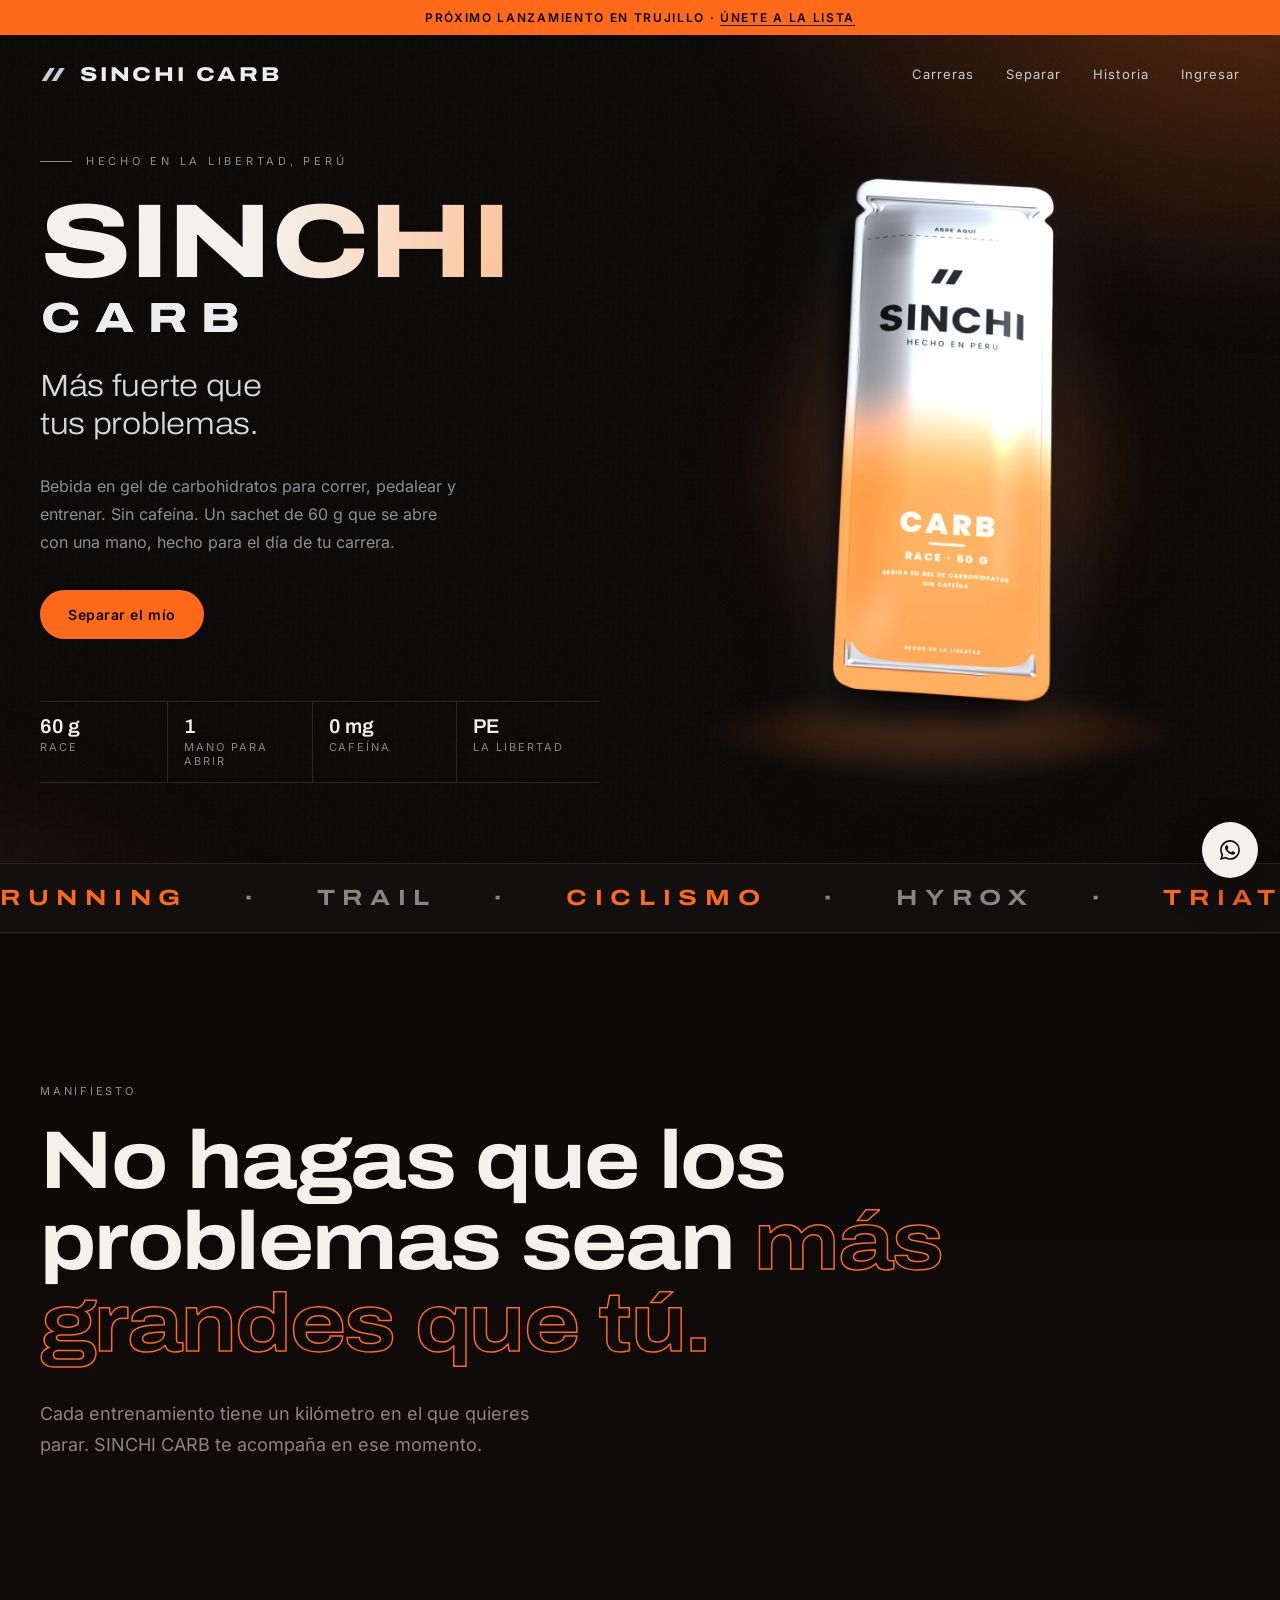
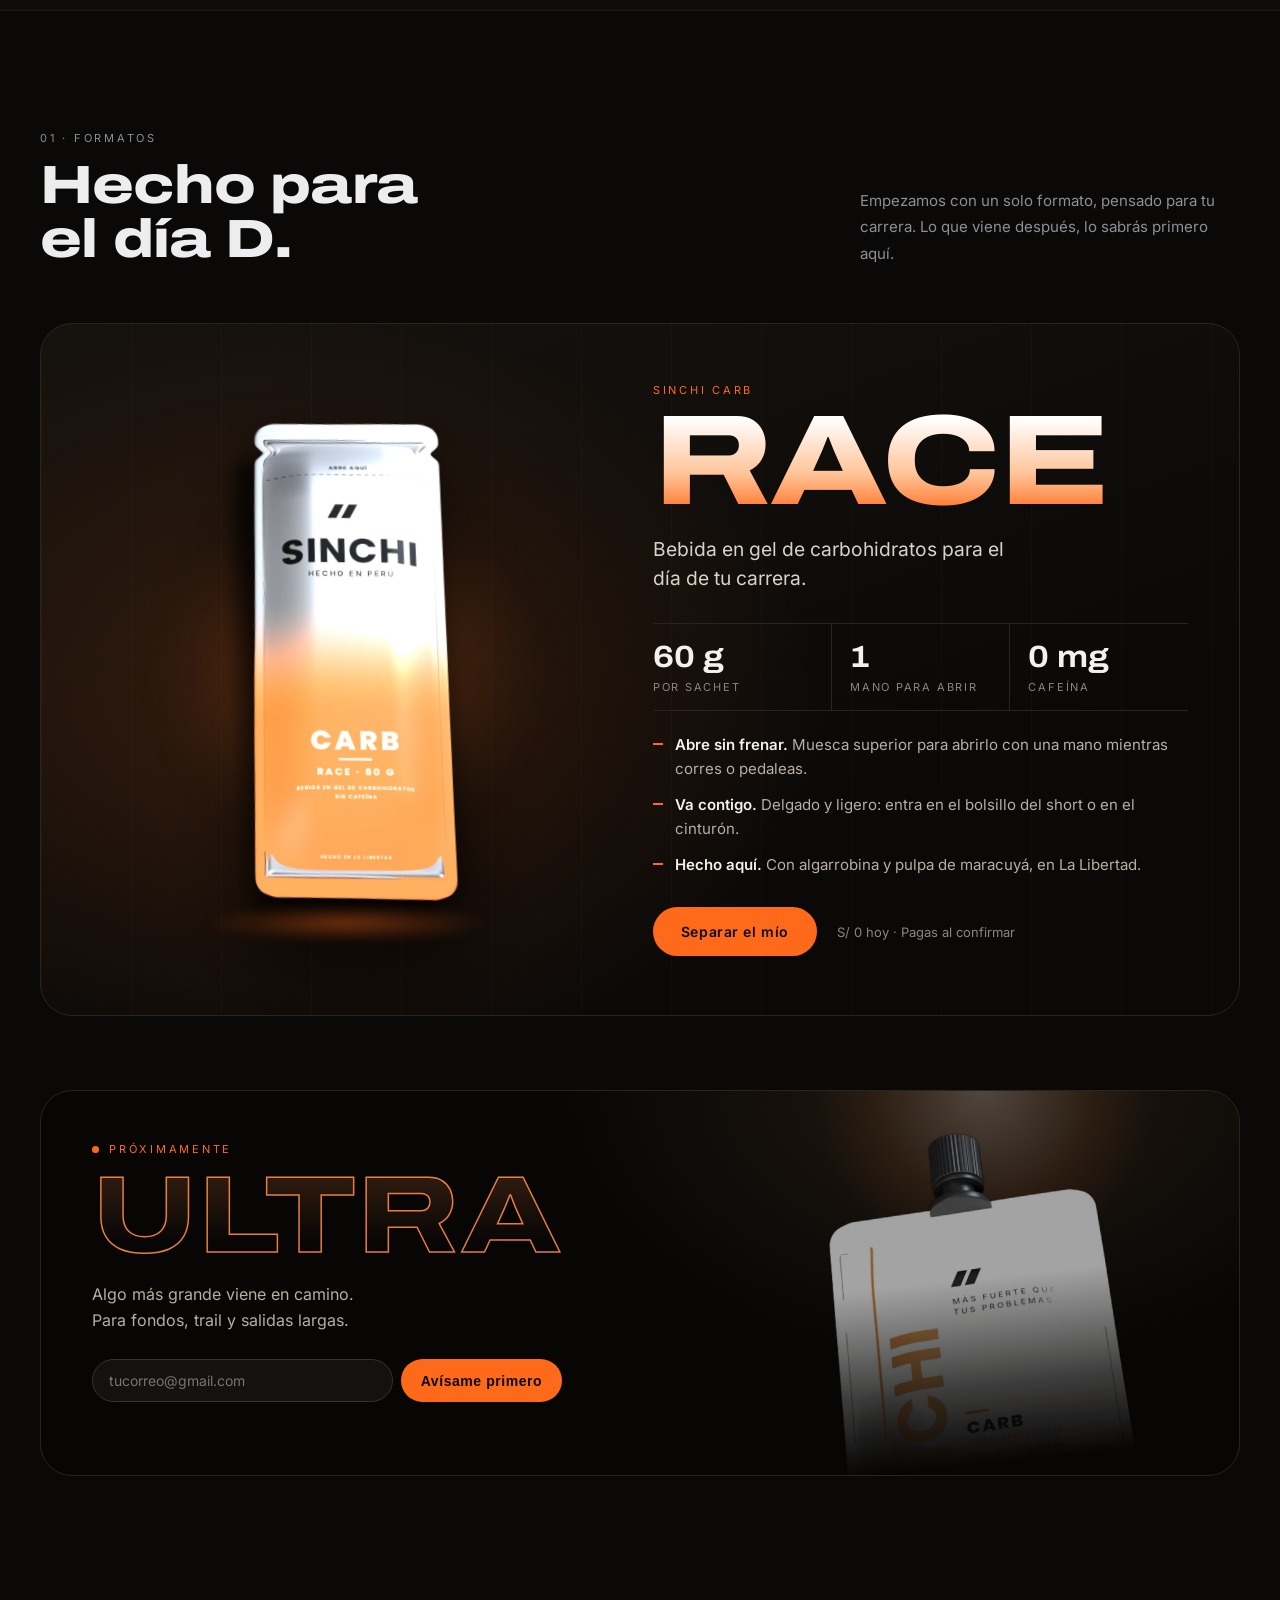
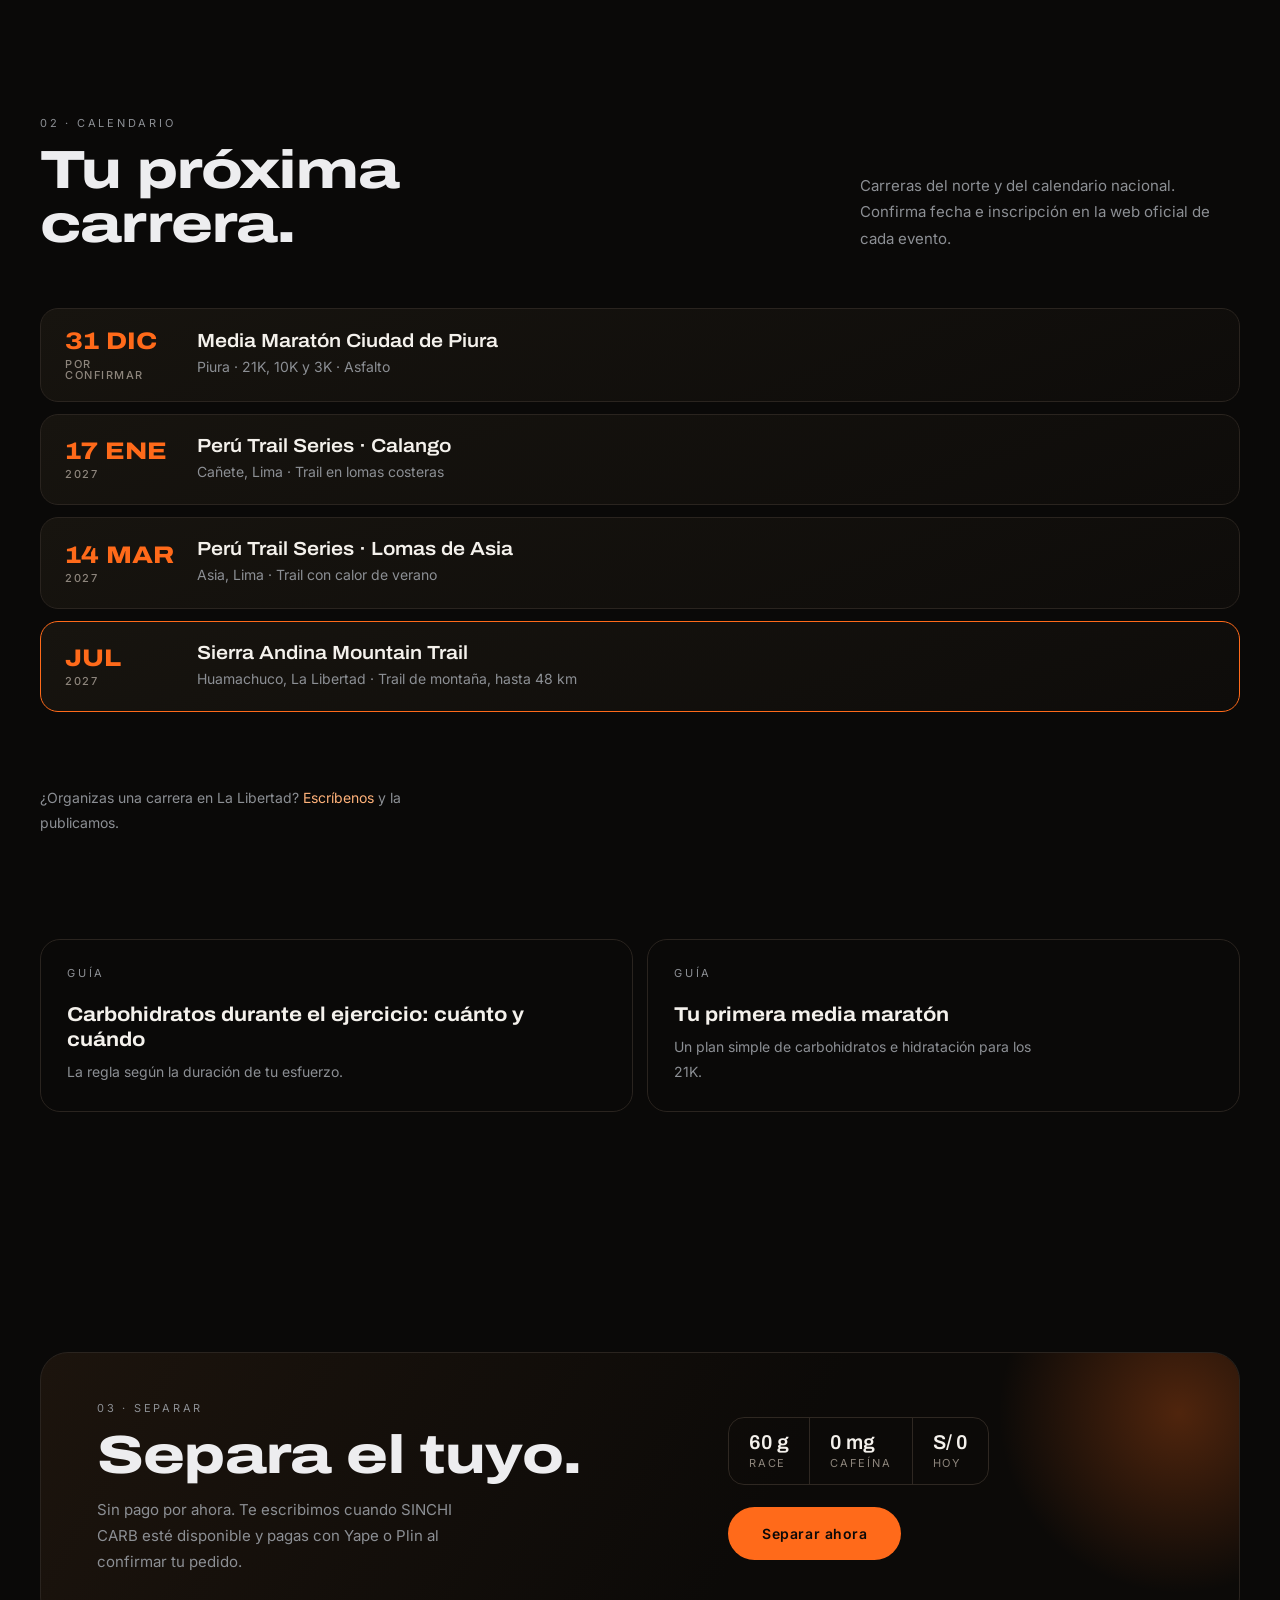
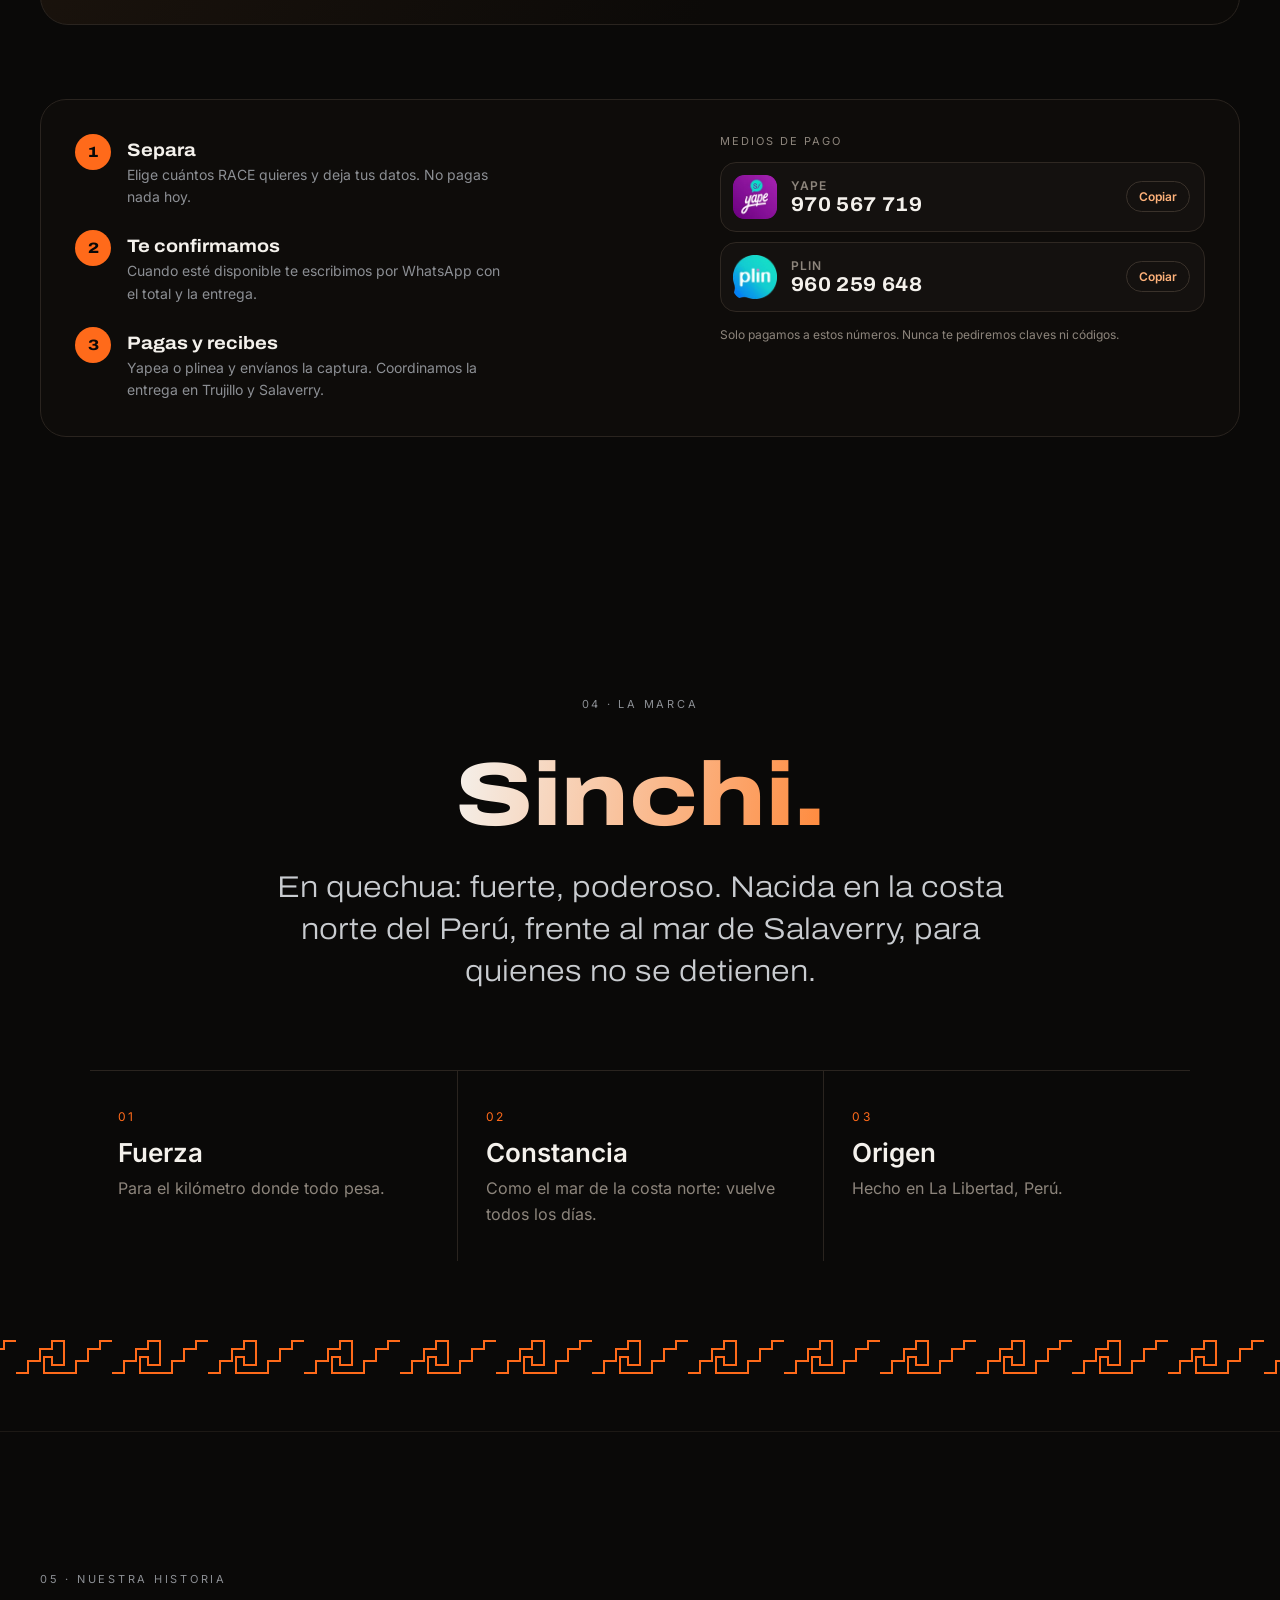
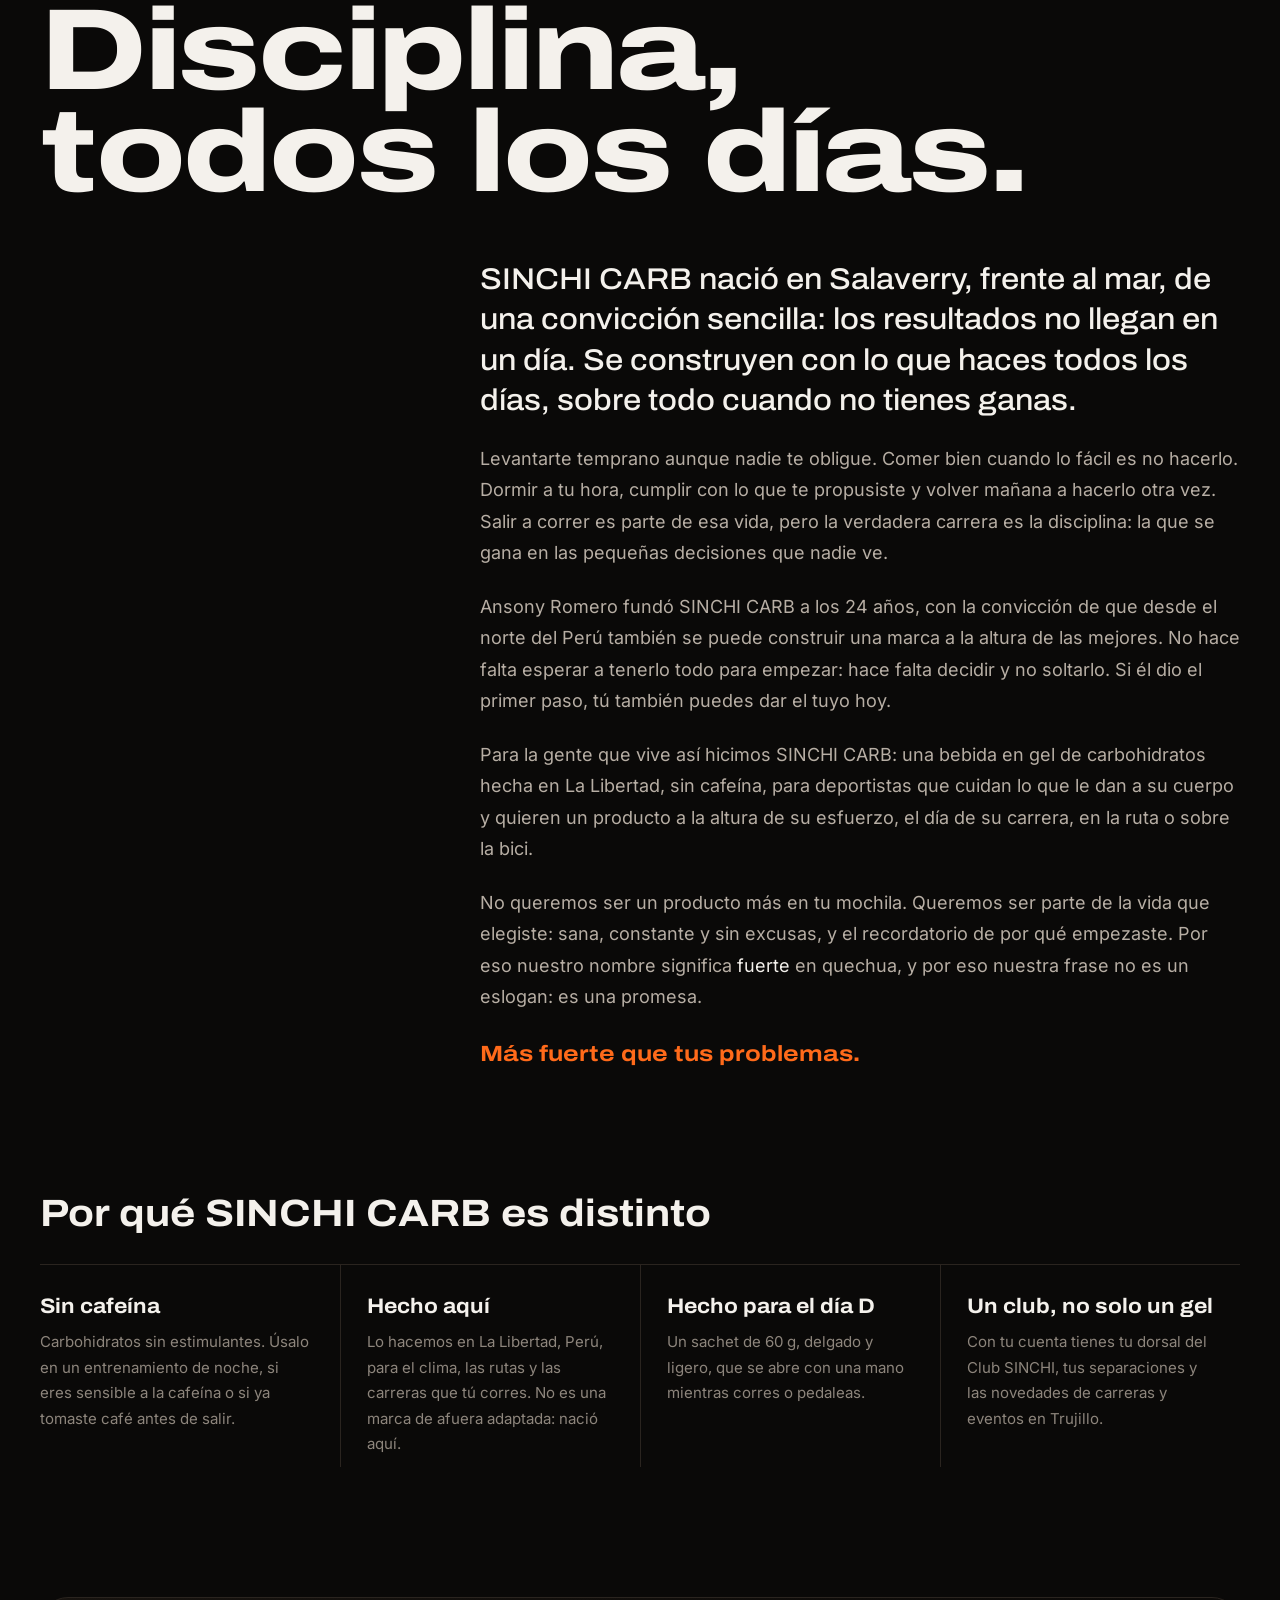
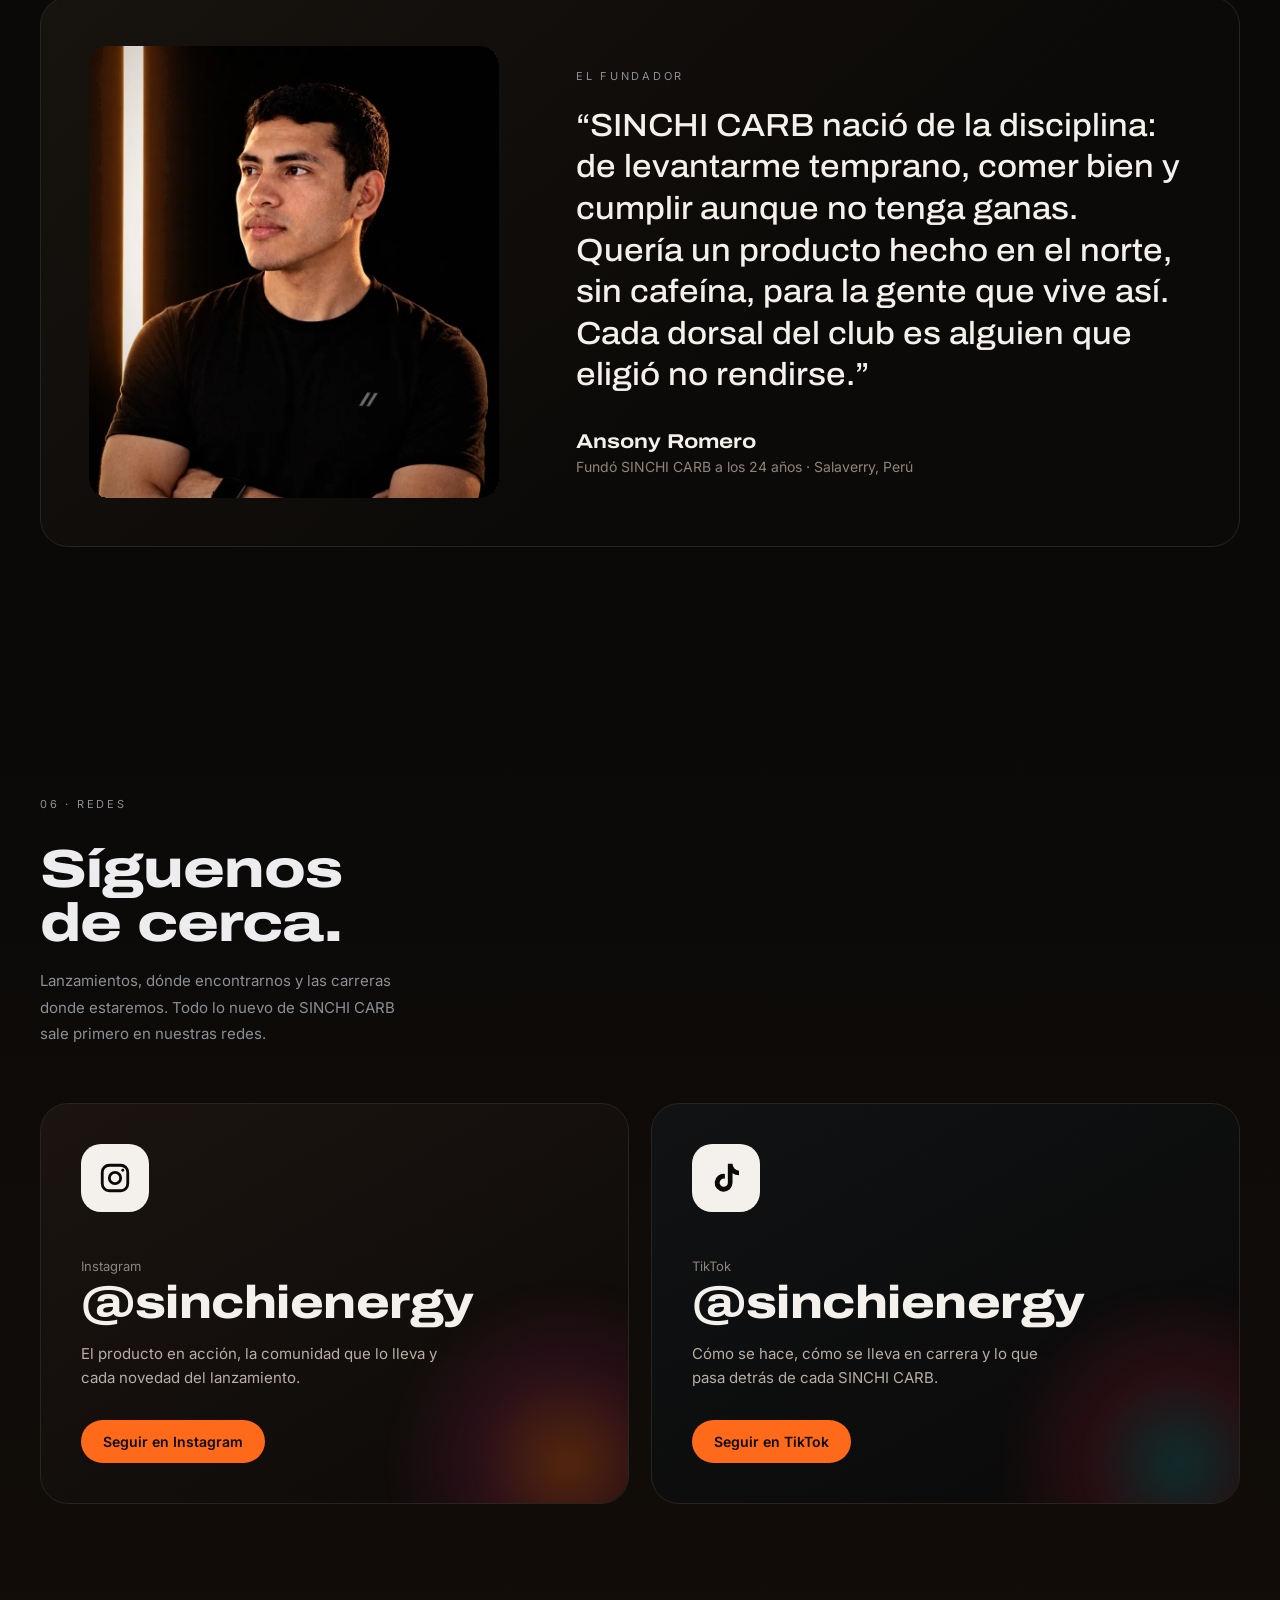
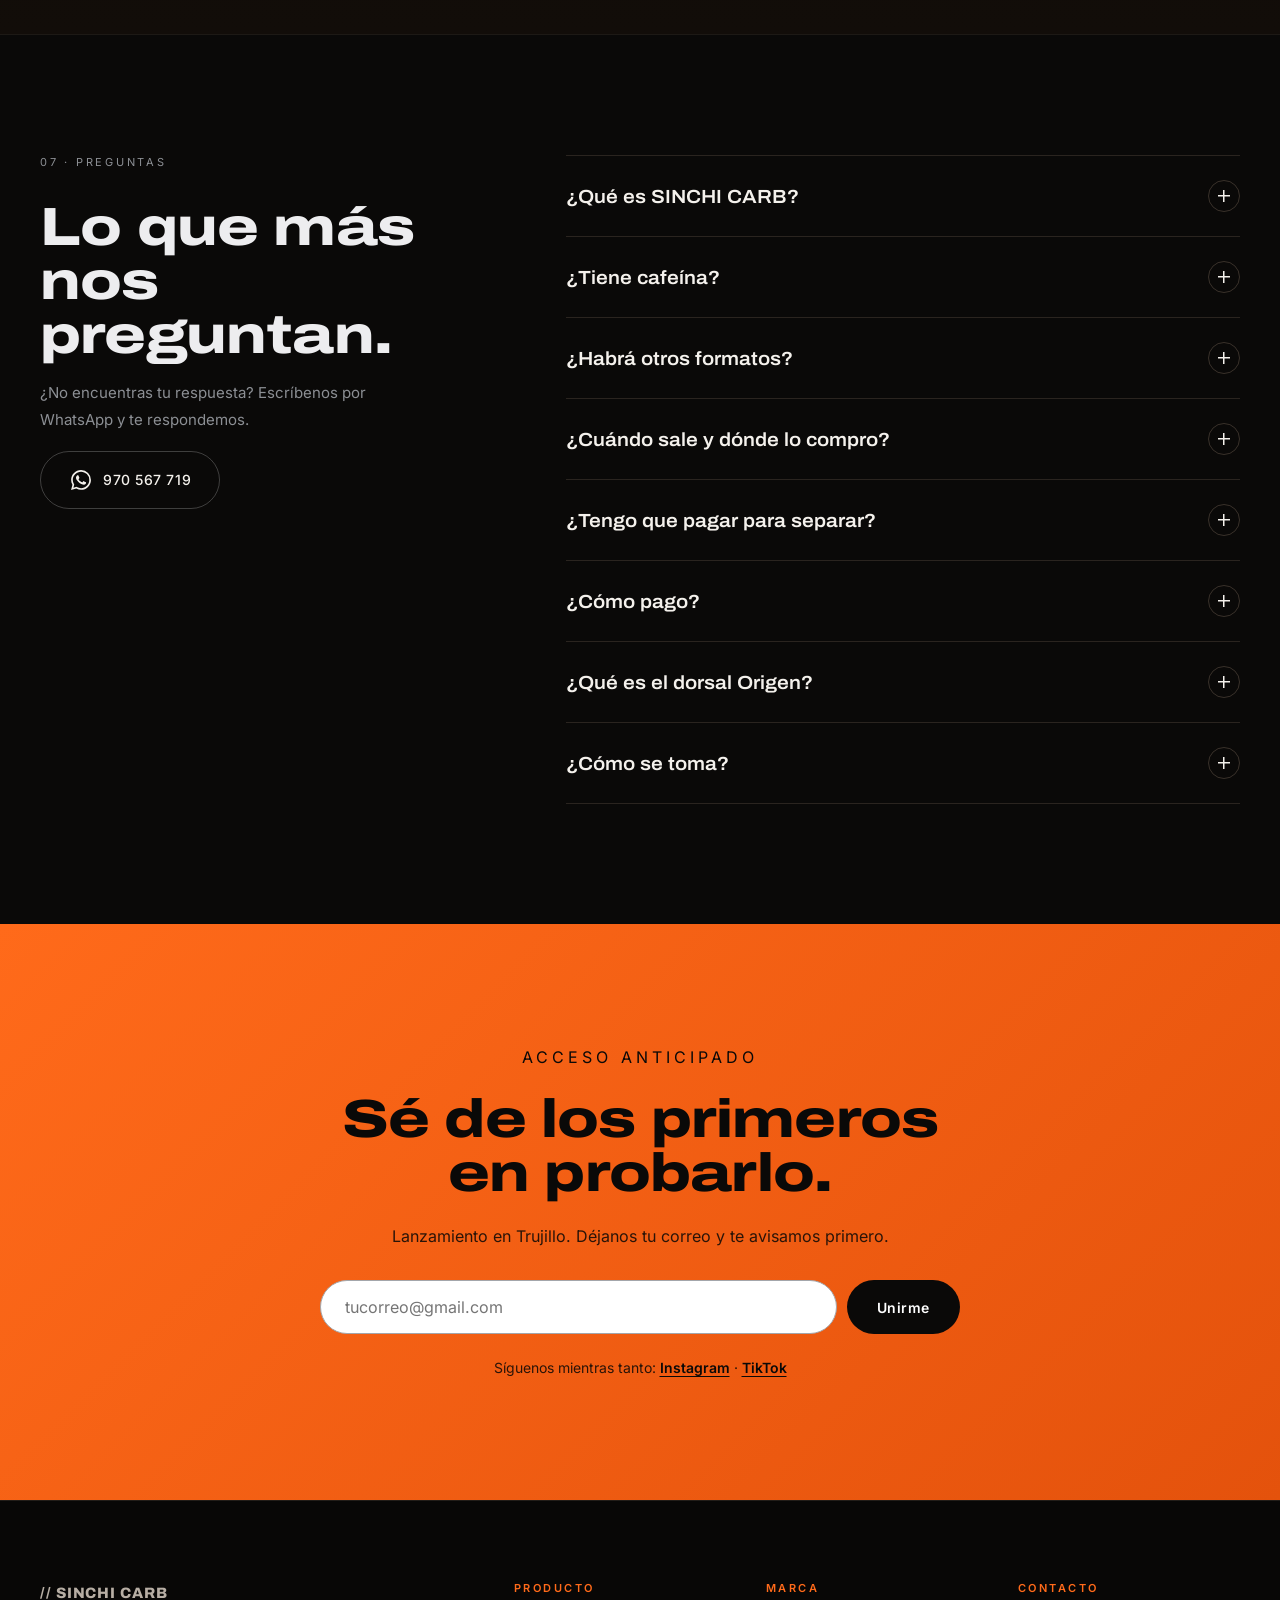
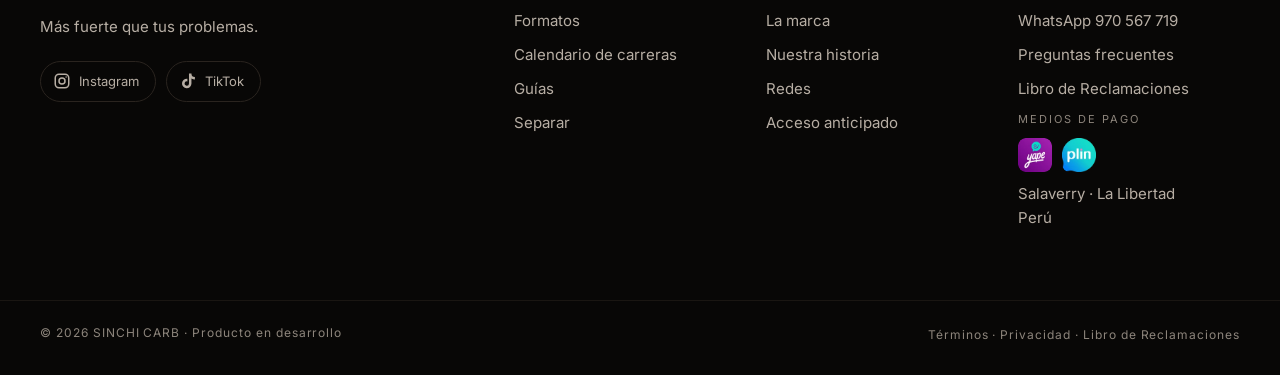
==== commit f901d45e: "Historia: fundador a los 24 años Co-Authored-By: Claude Opus 5.5 <noreply@anthropic.com> Claude-Sess" ====
--- a/index.html
+++ b/index.html
@@ -244,6 +244,7 @@
     <div class="hist-body reveal">
       <p class="hist-lead">SINCHI CARB nació en Salaverry, frente al mar, de una convicción sencilla: los resultados no llegan en un día. Se construyen con lo que haces todos los días, sobre todo cuando no tienes ganas.</p>
       <p>Levantarte temprano aunque nadie te obligue. Comer bien cuando lo fácil es no hacerlo. Dormir a tu hora, cumplir con lo que te propusiste y volver mañana a hacerlo otra vez. Salir a correr es parte de esa vida, pero la verdadera carrera es la disciplina: la que se gana en las pequeñas decisiones que nadie ve.</p>
+      <p>Ansony Romero fundó SINCHI CARB a los 24 años, con la convicción de que desde el norte del Perú también se puede construir una marca a la altura de las mejores. No hace falta esperar a tenerlo todo para empezar: hace falta decidir y no soltarlo. Si él dio el primer paso, tú también puedes dar el tuyo hoy.</p>
       <p>Para la gente que vive así hicimos SINCHI CARB: una bebida en gel de carbohidratos hecha en La Libertad, sin cafeína, para deportistas que cuidan lo que le dan a su cuerpo y quieren un producto a la altura de su esfuerzo, el día de su carrera, en la ruta o sobre la bici.</p>
       <p>No queremos ser un producto más en tu mochila. Queremos ser parte de la vida que elegiste: sana, constante y sin excusas, y el recordatorio de por qué empezaste. Por eso nuestro nombre significa <em>fuerte</em> en quechua, y por eso nuestra frase no es un eslogan: es una promesa.</p>
       <p class="hist-promise">Más fuerte que tus problemas.</p>
@@ -270,7 +271,7 @@
         <p class="kicker">EL FUNDADOR</p>
         <blockquote>“SINCHI CARB nació de la disciplina: de levantarme temprano, comer bien y cumplir aunque no tenga ganas. Quería un producto hecho en el norte, sin cafeína, para la gente que vive así. Cada dorsal del club es alguien que eligió no rendirse.”</blockquote>
         <p class="fund-name">Ansony Romero</p>
-        <p class="fund-role">Fundador de SINCHI CARB · Salaverry, Perú</p>
+        <p class="fund-role">Fundó SINCHI CARB a los 24 años · Salaverry, Perú</p>
       </figcaption>
     </figure>
   </div>
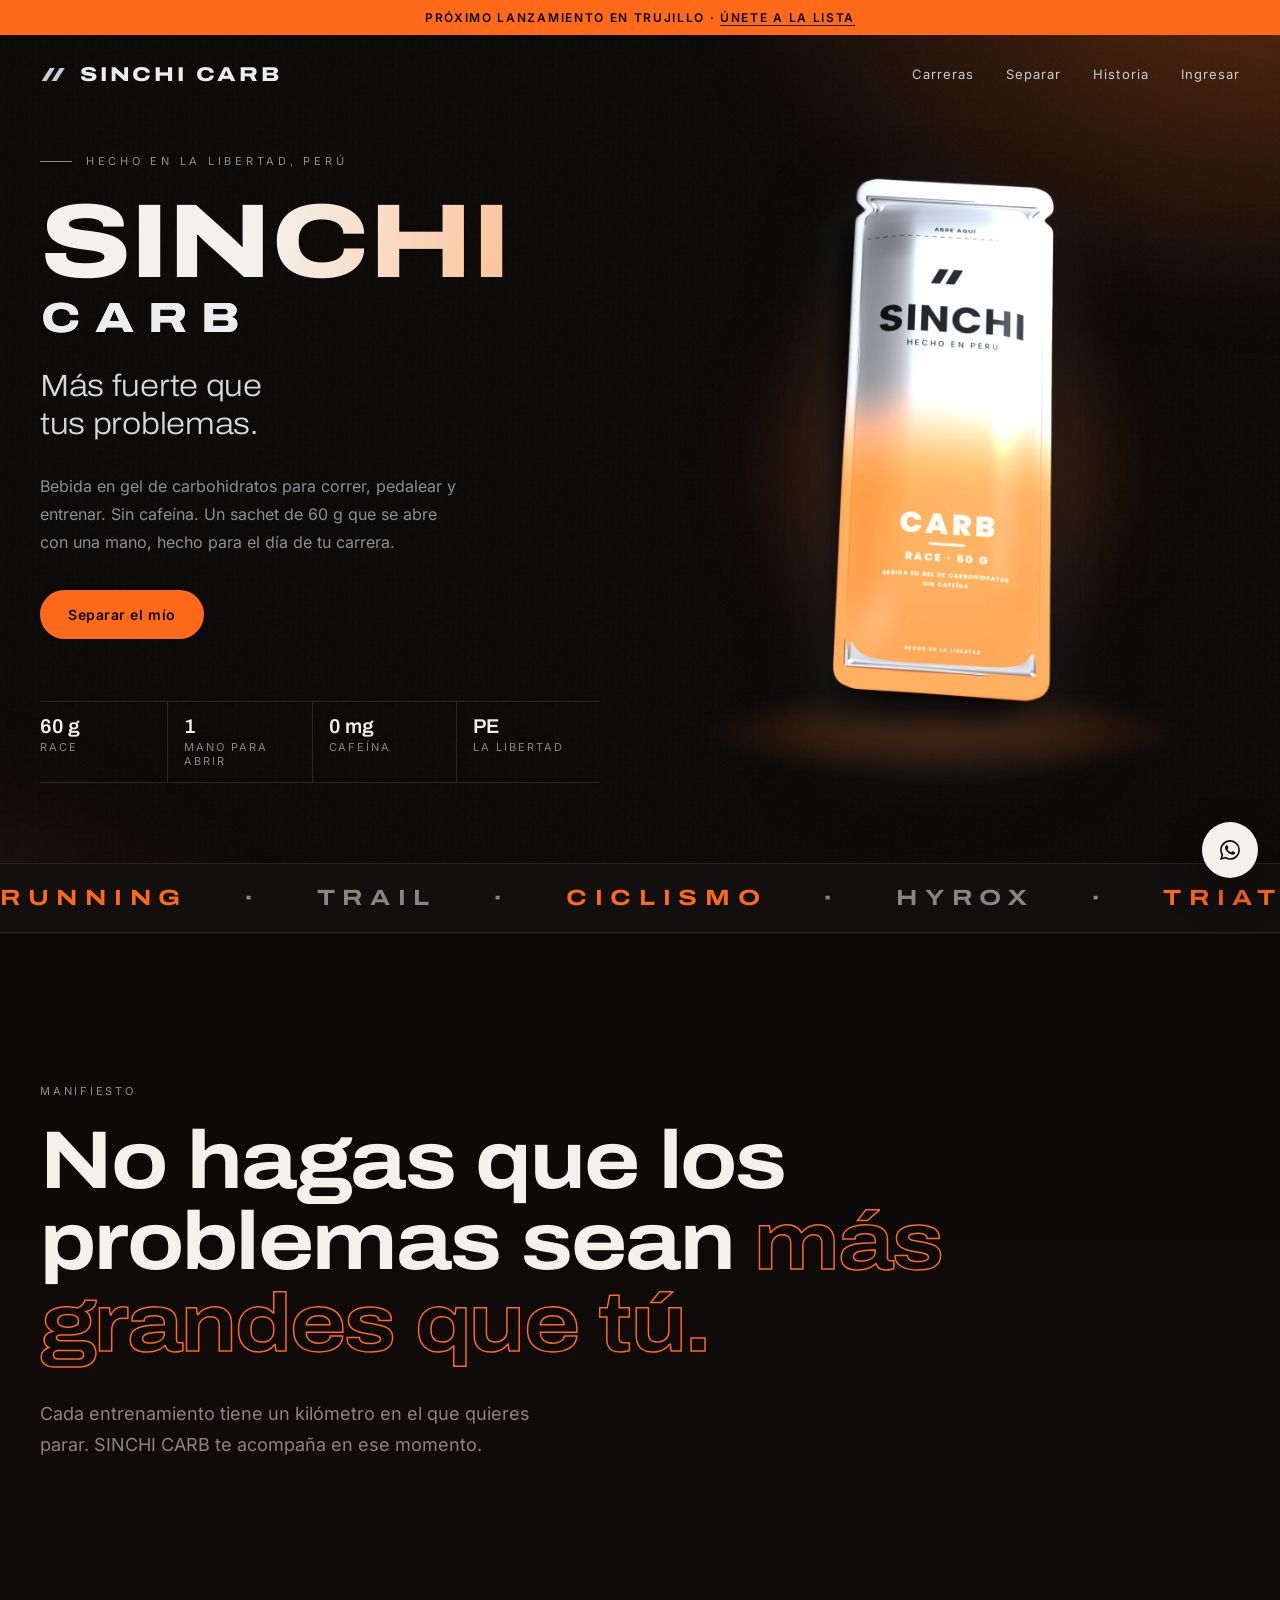
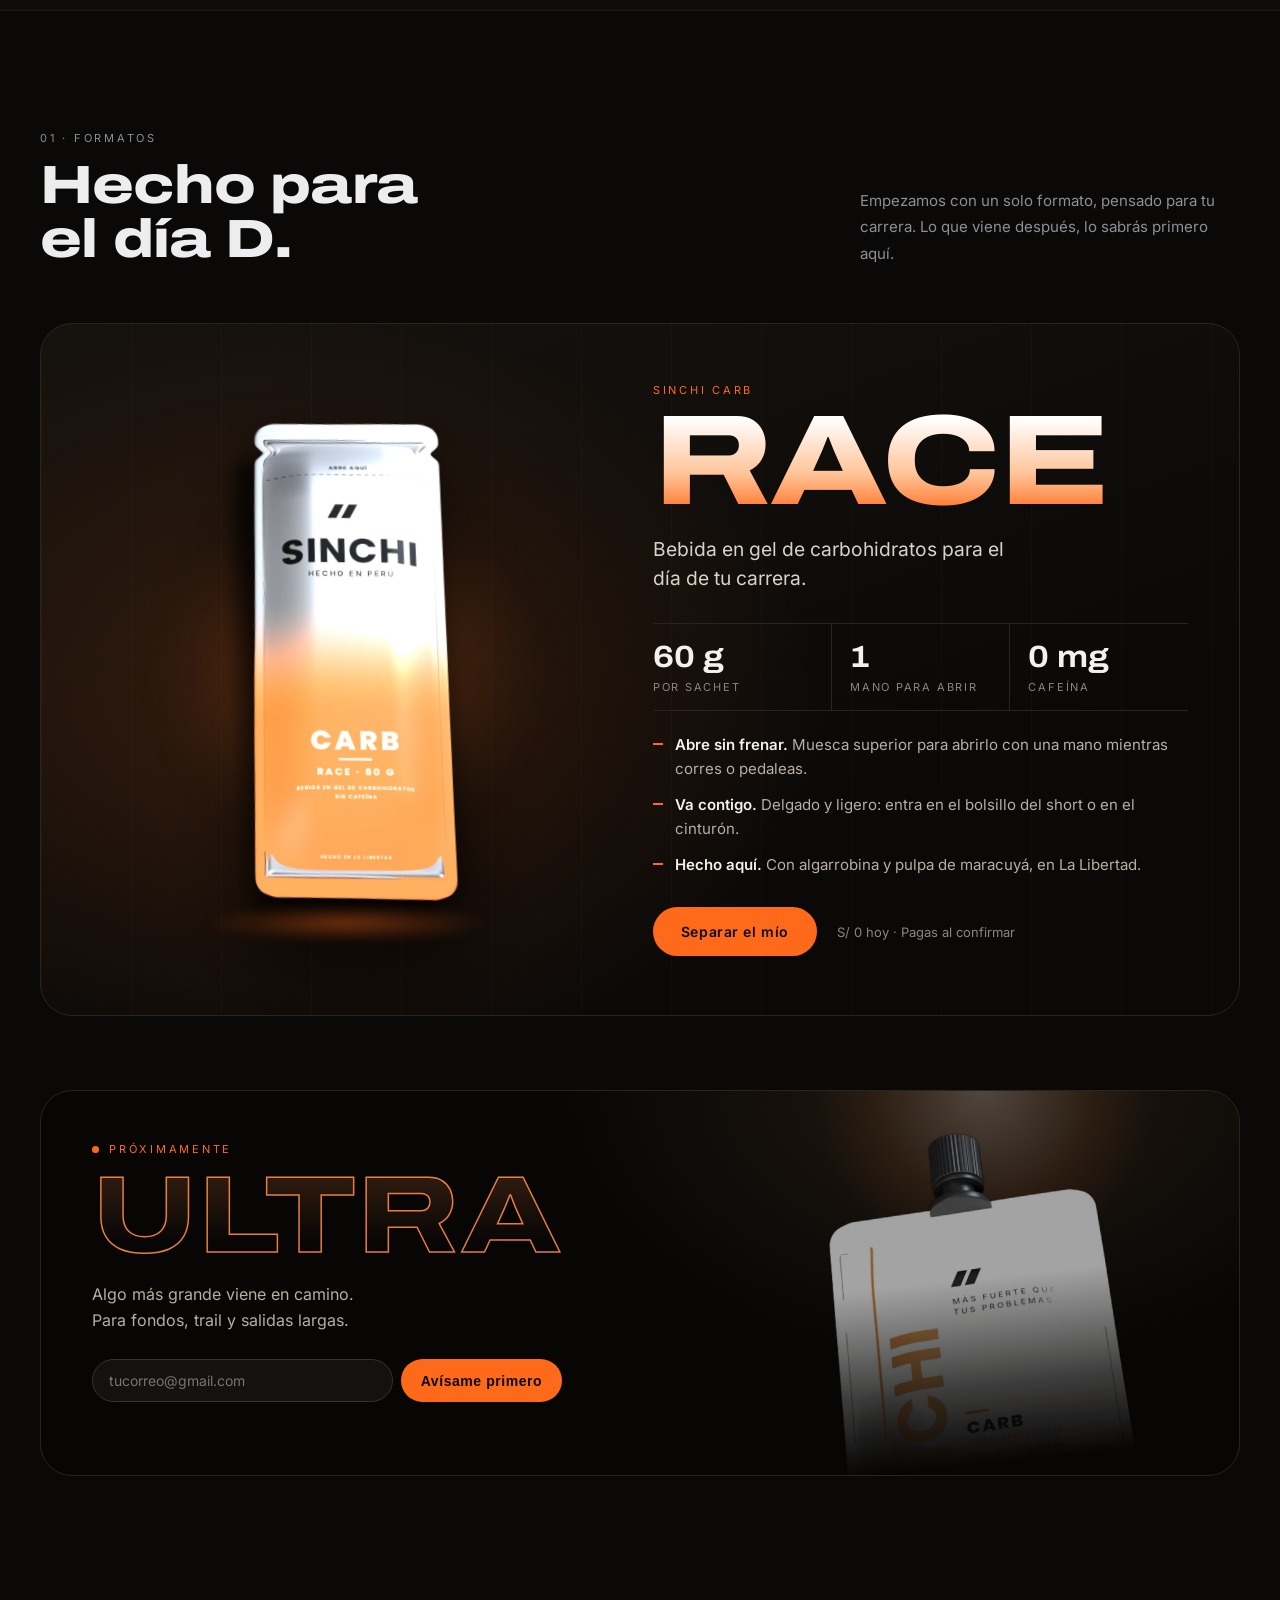
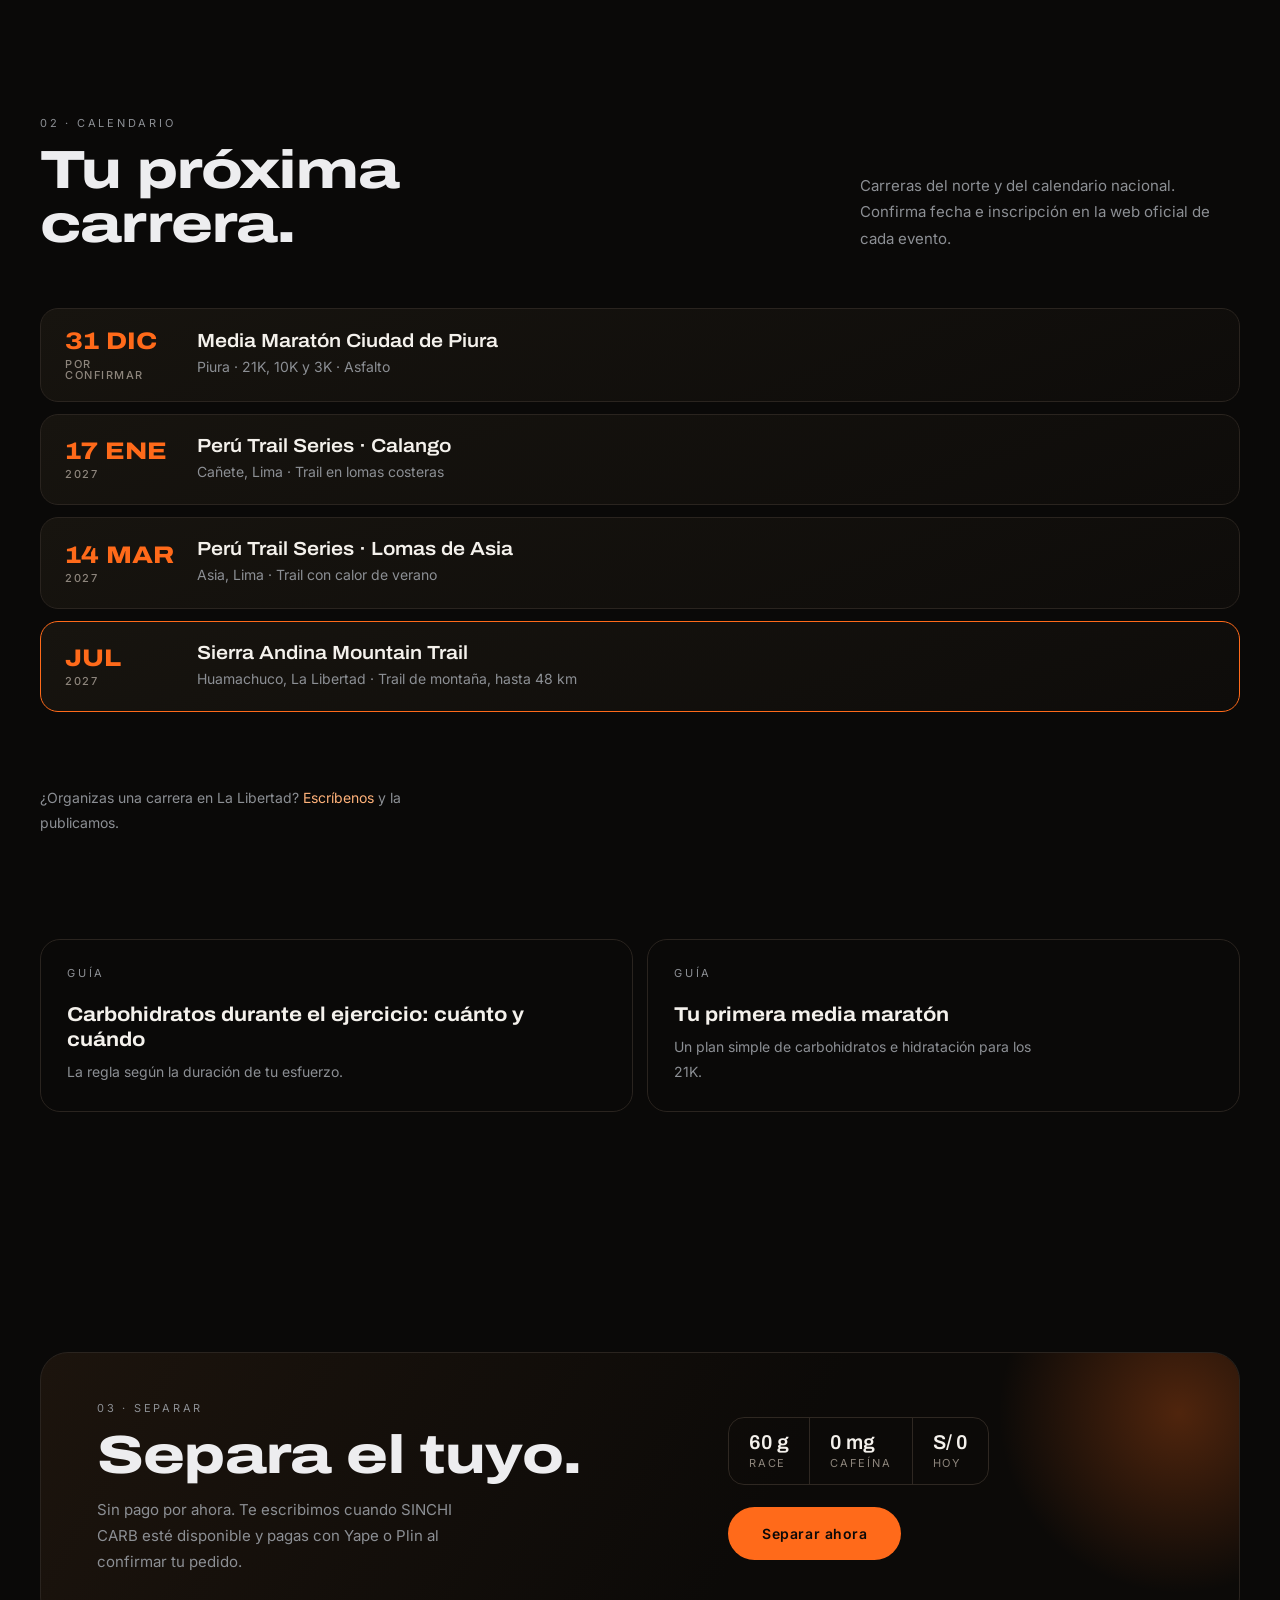
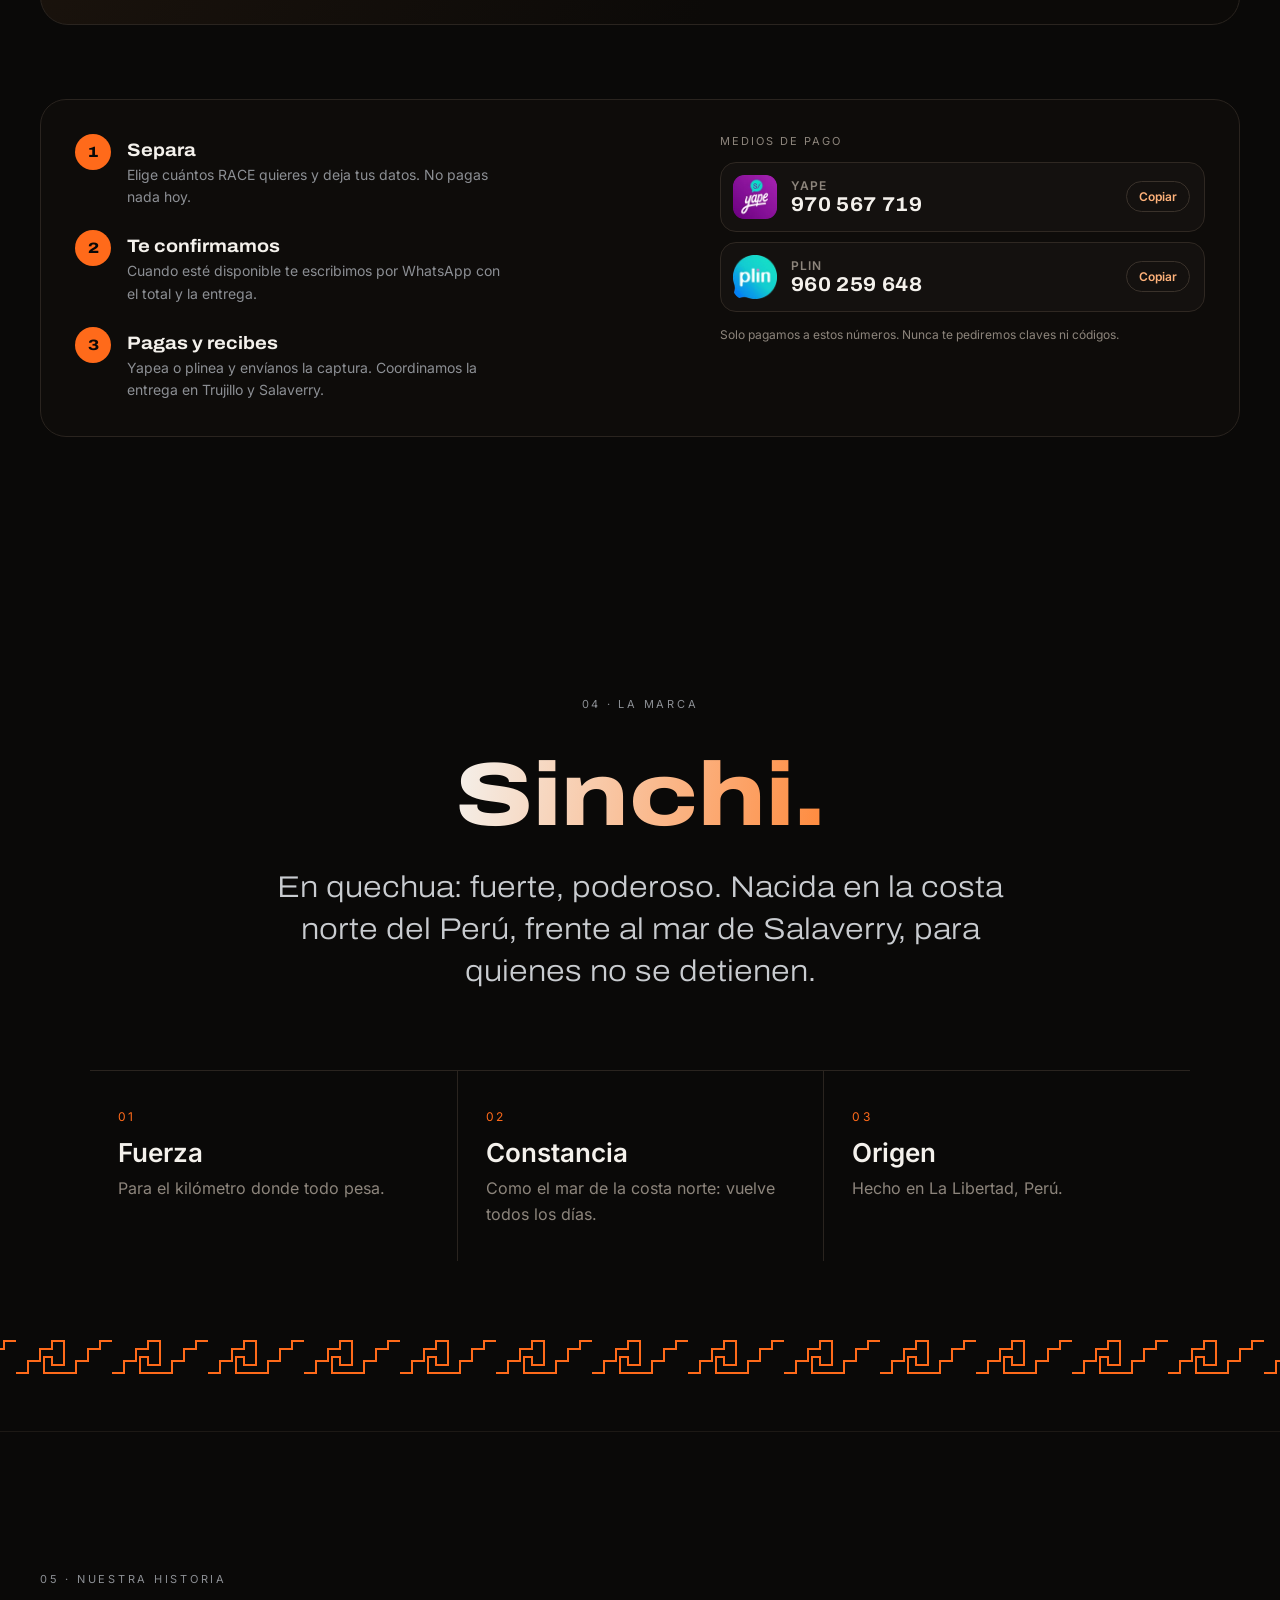
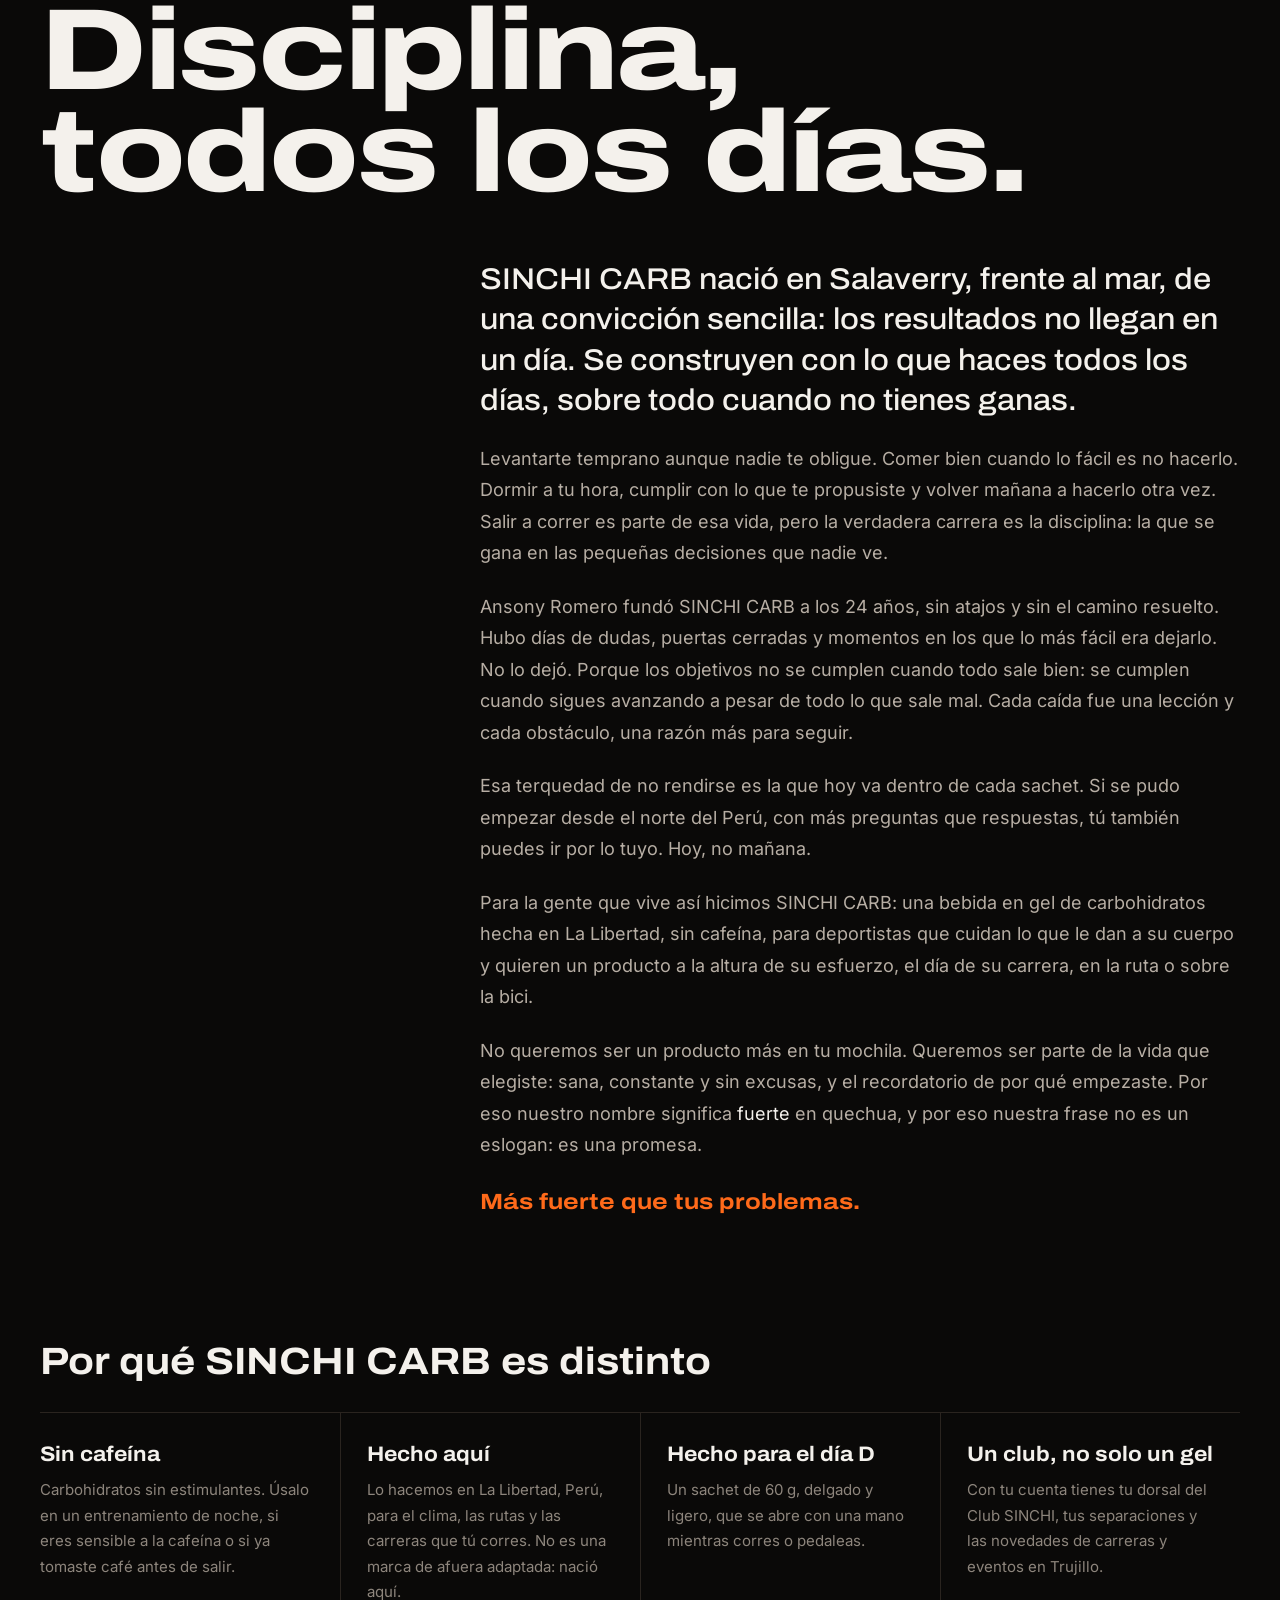
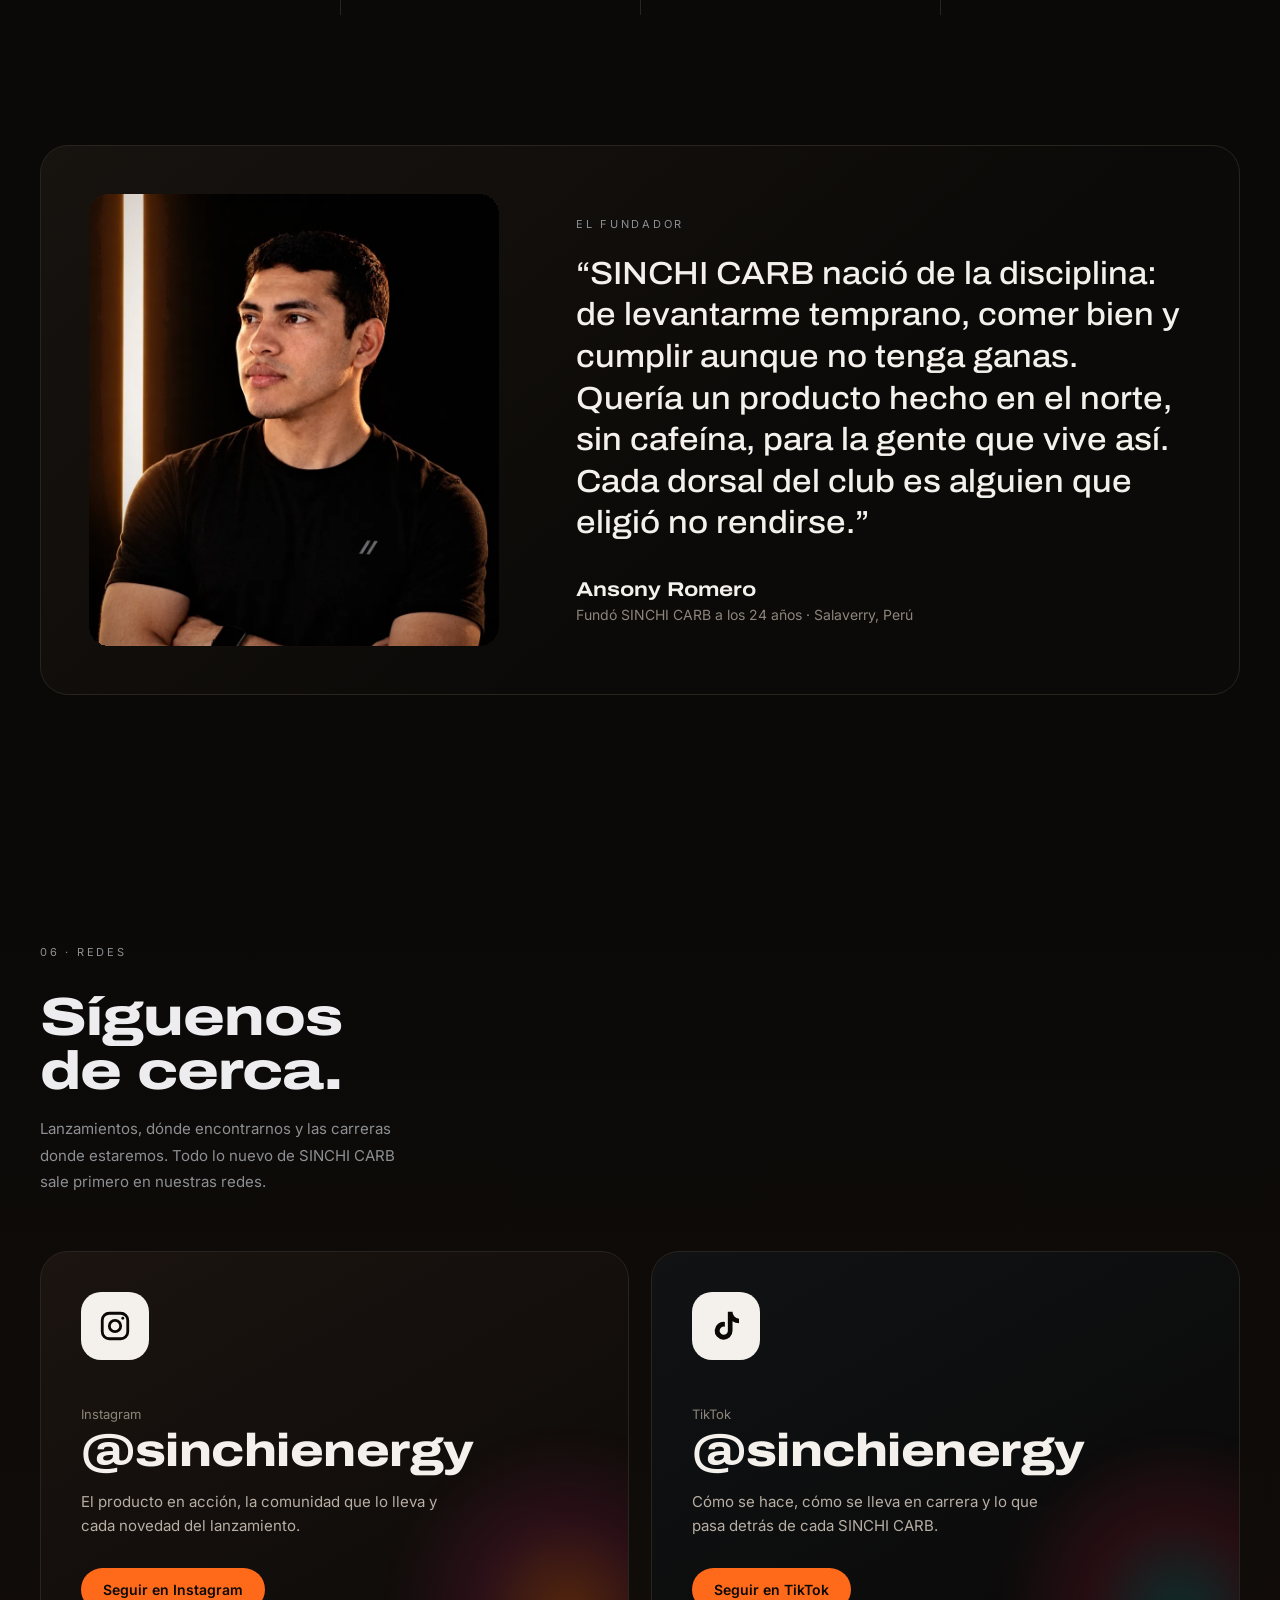
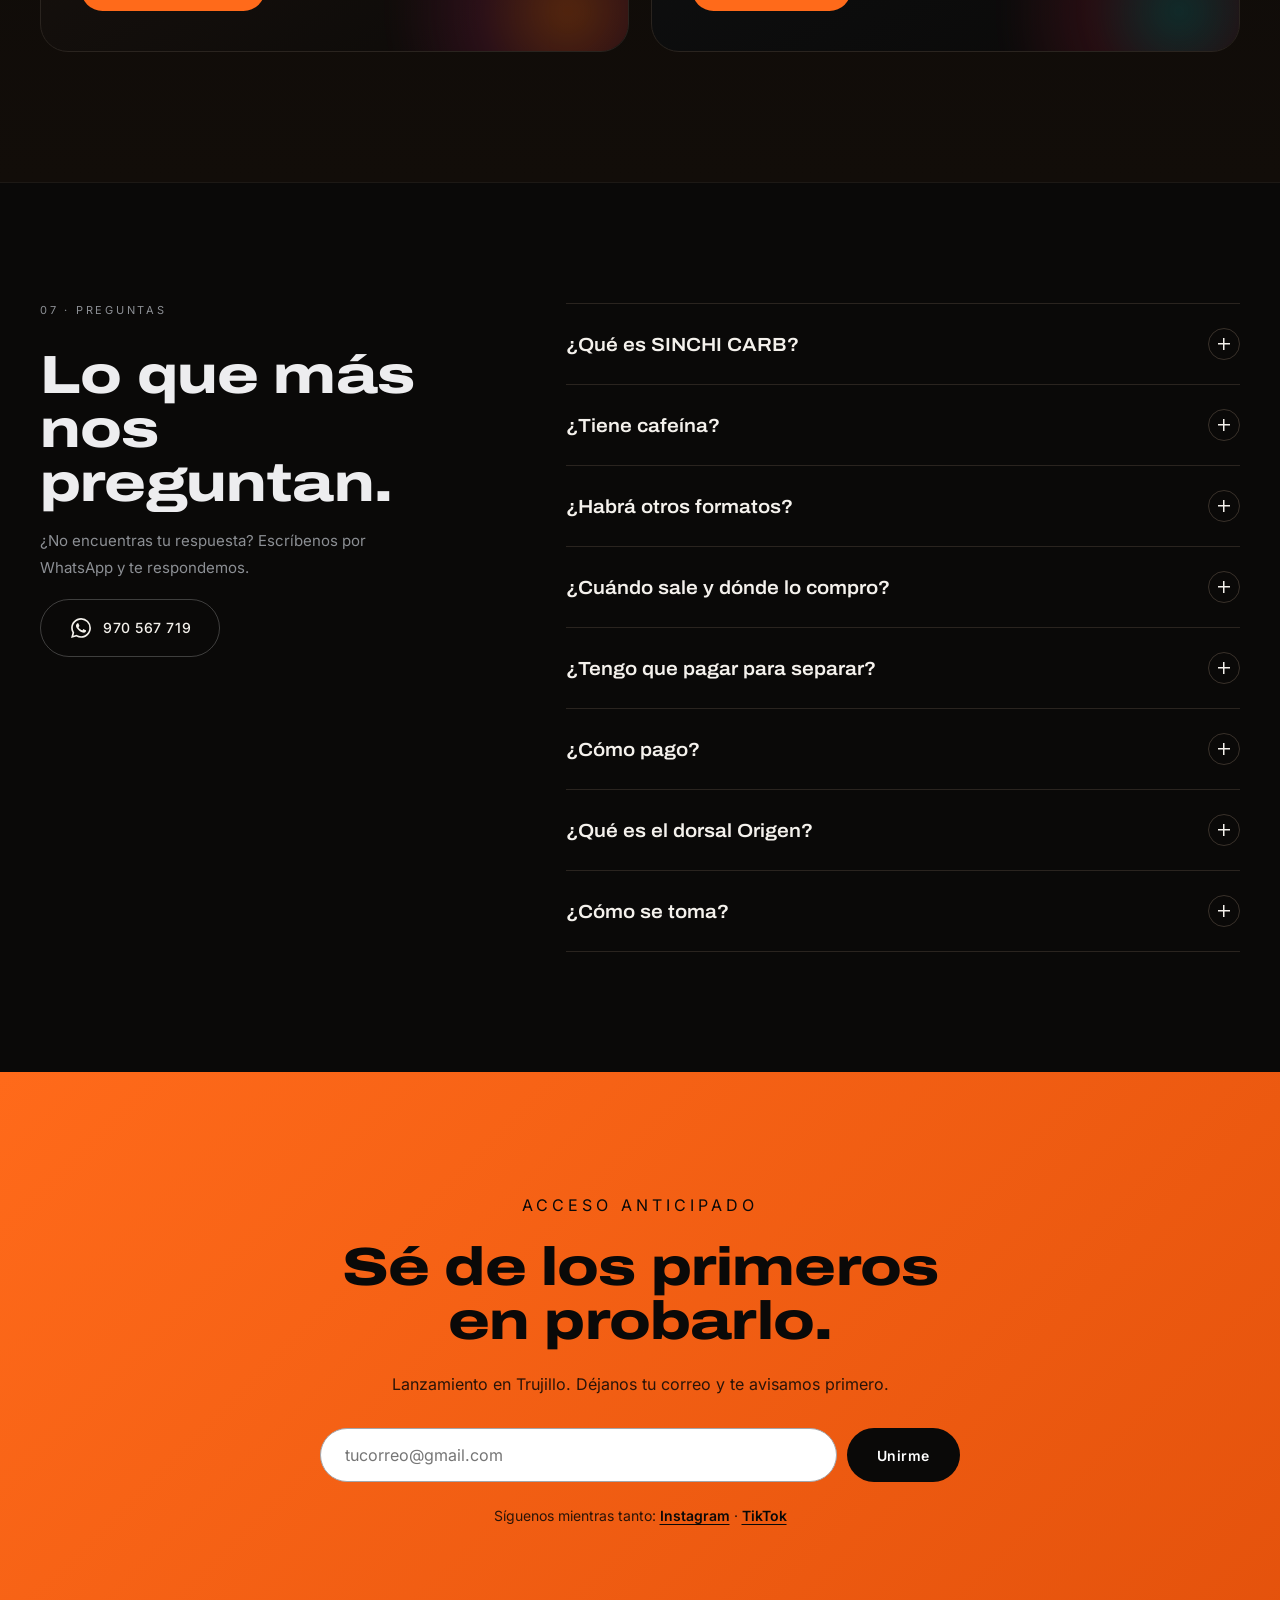
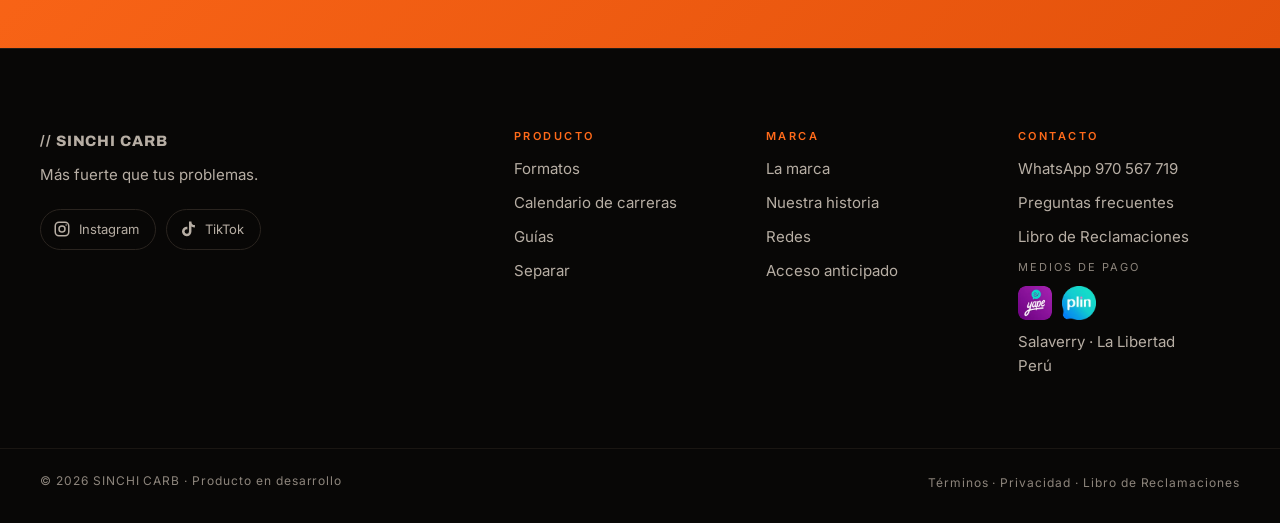
==== commit 38e4cd3c: "Historia: párrafo de superación Co-Authored-By: Claude Opus 5.5 <noreply@anthropic.com> Claude-Sessi" ====
--- a/index.html
+++ b/index.html
@@ -244,7 +244,7 @@
     <div class="hist-body reveal">
       <p class="hist-lead">SINCHI CARB nació en Salaverry, frente al mar, de una convicción sencilla: los resultados no llegan en un día. Se construyen con lo que haces todos los días, sobre todo cuando no tienes ganas.</p>
       <p>Levantarte temprano aunque nadie te obligue. Comer bien cuando lo fácil es no hacerlo. Dormir a tu hora, cumplir con lo que te propusiste y volver mañana a hacerlo otra vez. Salir a correr es parte de esa vida, pero la verdadera carrera es la disciplina: la que se gana en las pequeñas decisiones que nadie ve.</p>
-      <p>Ansony Romero fundó SINCHI CARB a los 24 años, con la convicción de que desde el norte del Perú también se puede construir una marca a la altura de las mejores. No hace falta esperar a tenerlo todo para empezar: hace falta decidir y no soltarlo. Si él dio el primer paso, tú también puedes dar el tuyo hoy.</p>
+      <p>Ansony Romero fundó SINCHI CARB a los 24 años, sin atajos y sin el camino resuelto. Hubo días de dudas, puertas cerradas y momentos en los que lo más fácil era dejarlo. No lo dejó. Porque los objetivos no se cumplen cuando todo sale bien: se cumplen cuando sigues avanzando a pesar de todo lo que sale mal. Cada caída fue una lección y cada obstáculo, una razón más para seguir.</p><p>Esa terquedad de no rendirse es la que hoy va dentro de cada sachet. Si se pudo empezar desde el norte del Perú, con más preguntas que respuestas, tú también puedes ir por lo tuyo. Hoy, no mañana.</p>
       <p>Para la gente que vive así hicimos SINCHI CARB: una bebida en gel de carbohidratos hecha en La Libertad, sin cafeína, para deportistas que cuidan lo que le dan a su cuerpo y quieren un producto a la altura de su esfuerzo, el día de su carrera, en la ruta o sobre la bici.</p>
       <p>No queremos ser un producto más en tu mochila. Queremos ser parte de la vida que elegiste: sana, constante y sin excusas, y el recordatorio de por qué empezaste. Por eso nuestro nombre significa <em>fuerte</em> en quechua, y por eso nuestra frase no es un eslogan: es una promesa.</p>
       <p class="hist-promise">Más fuerte que tus problemas.</p>
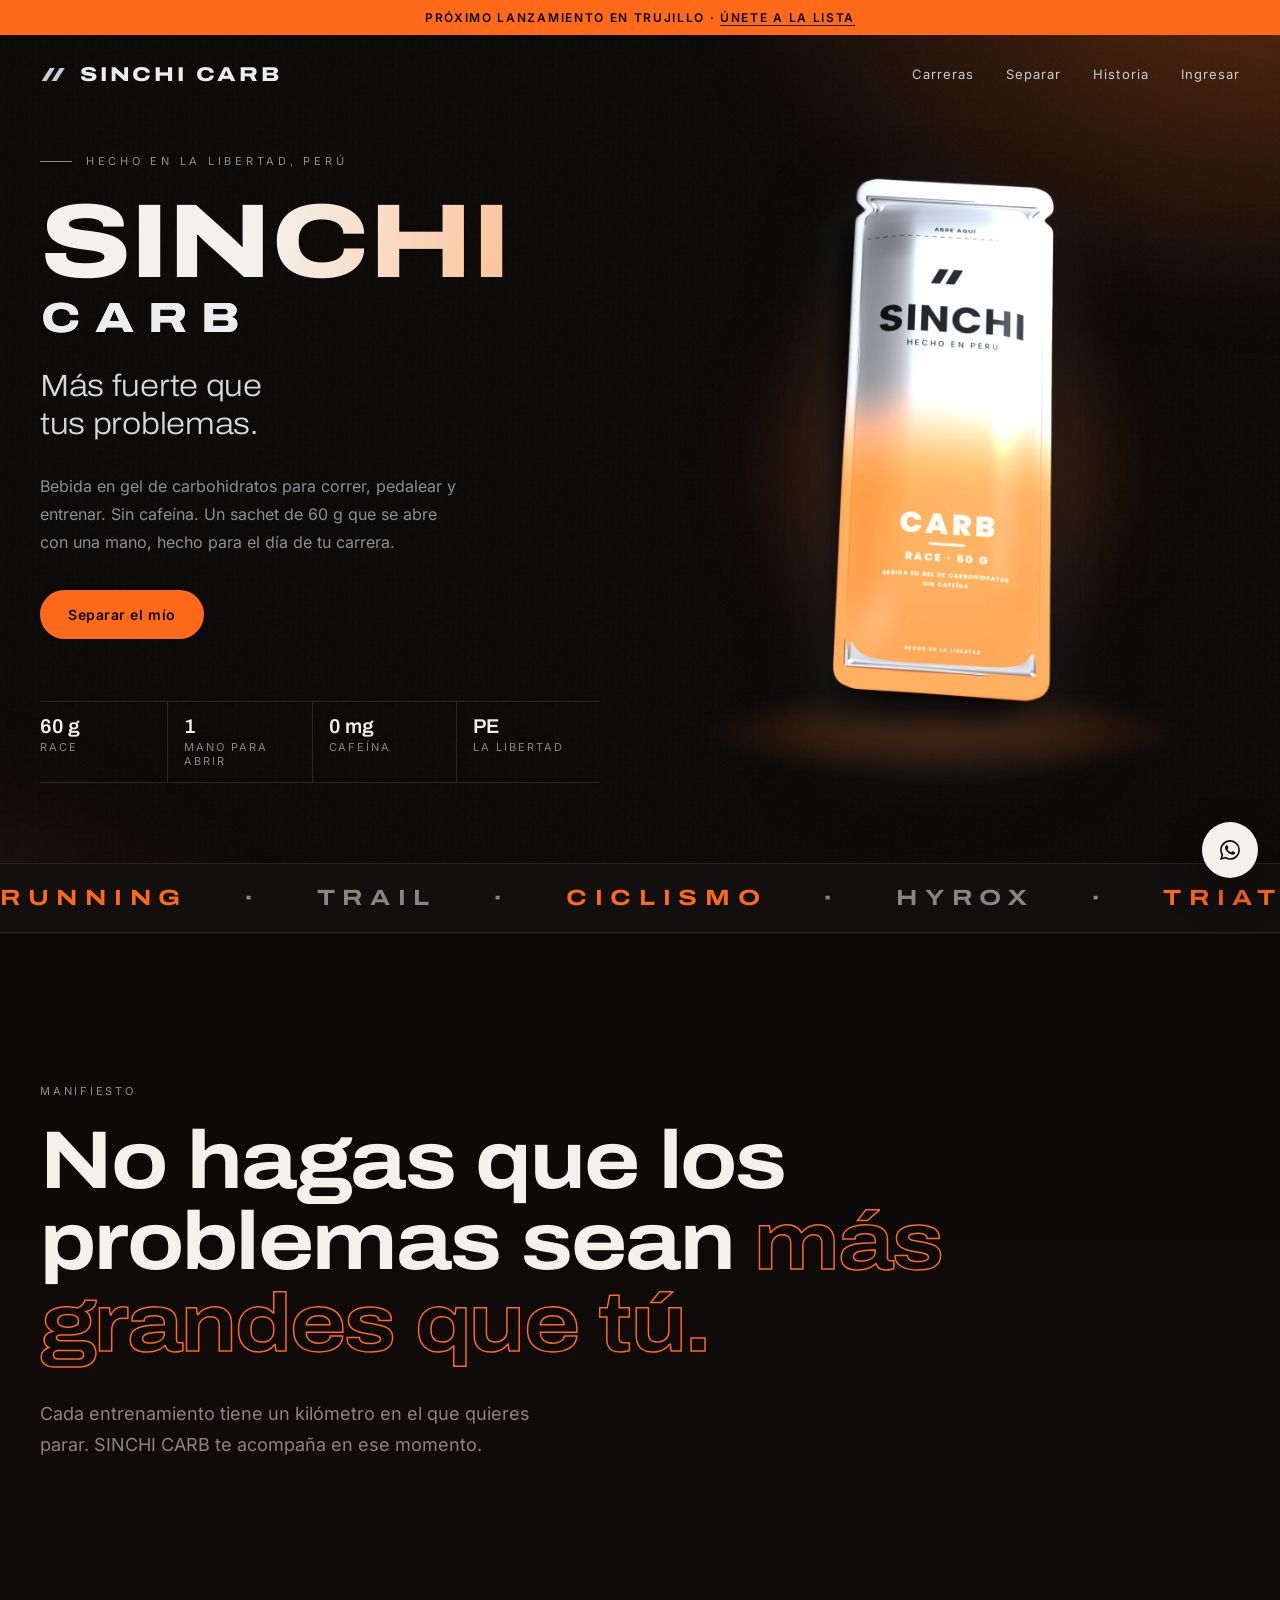
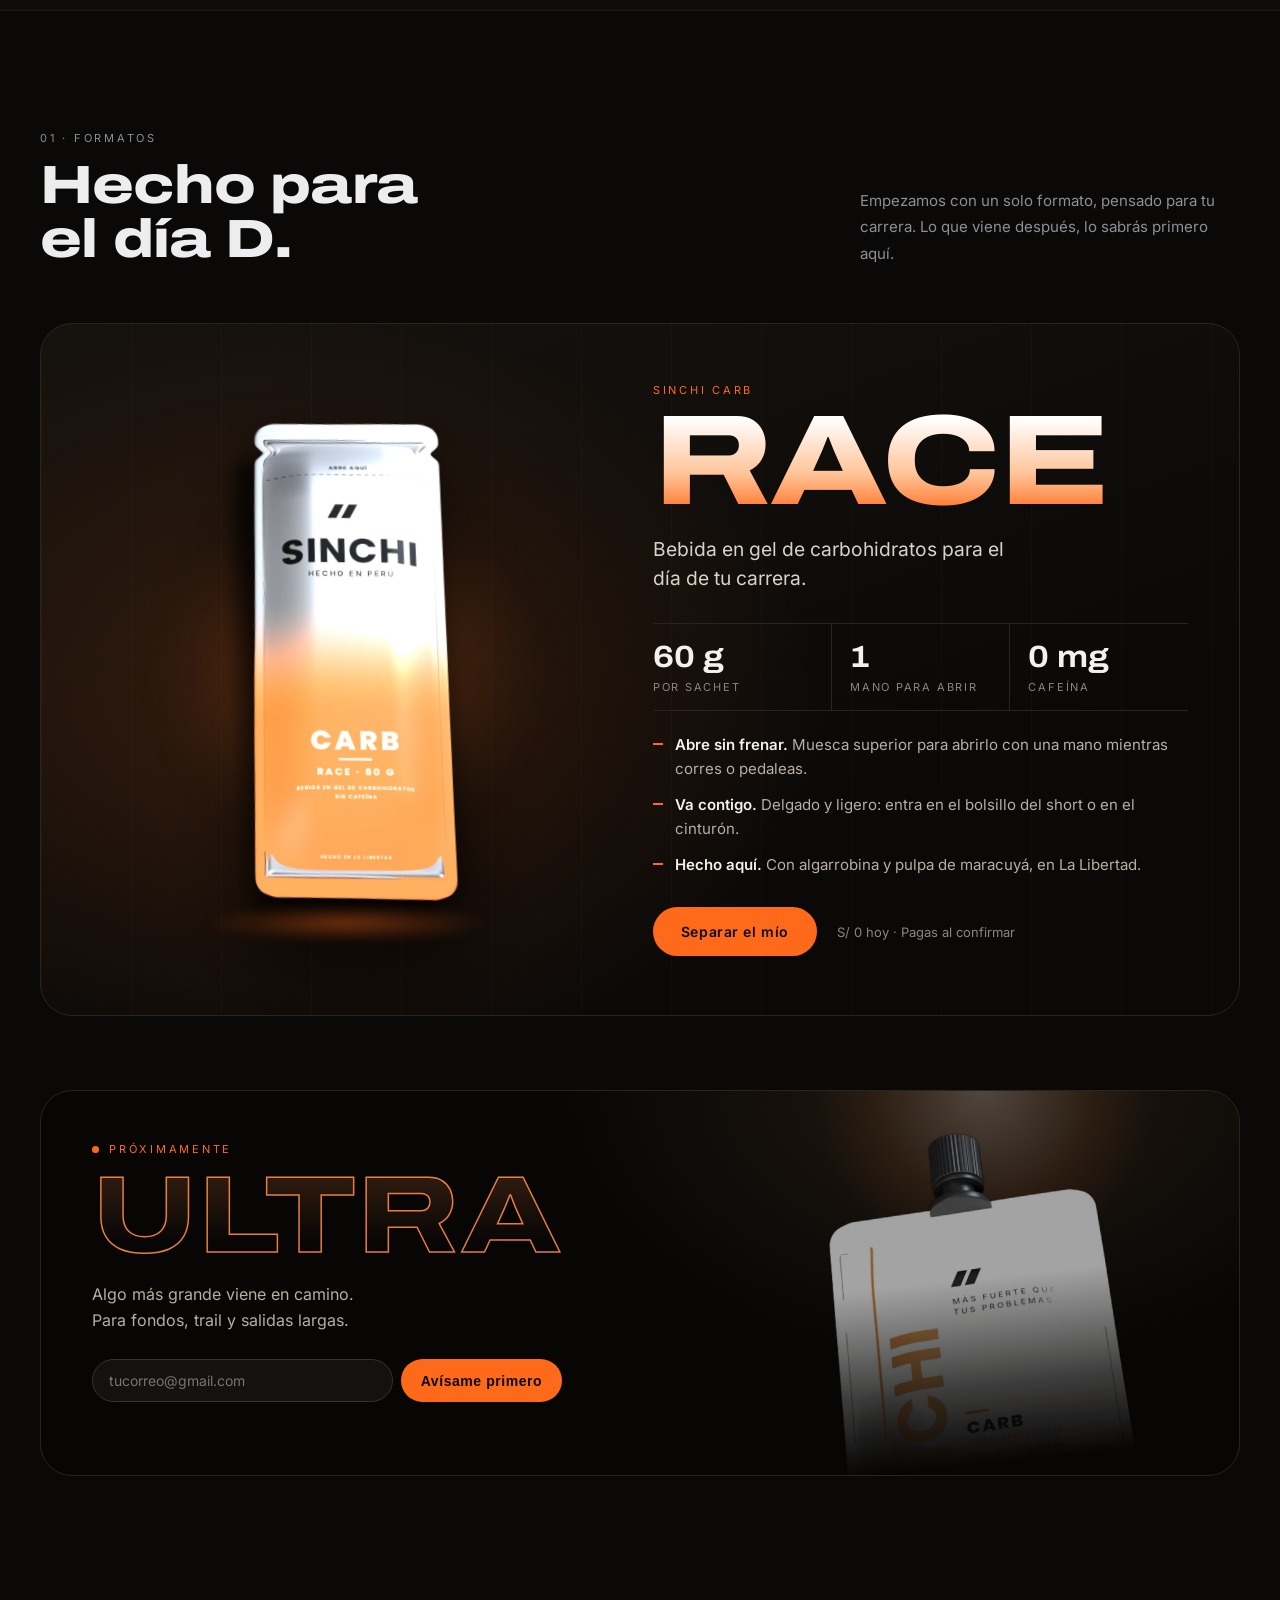
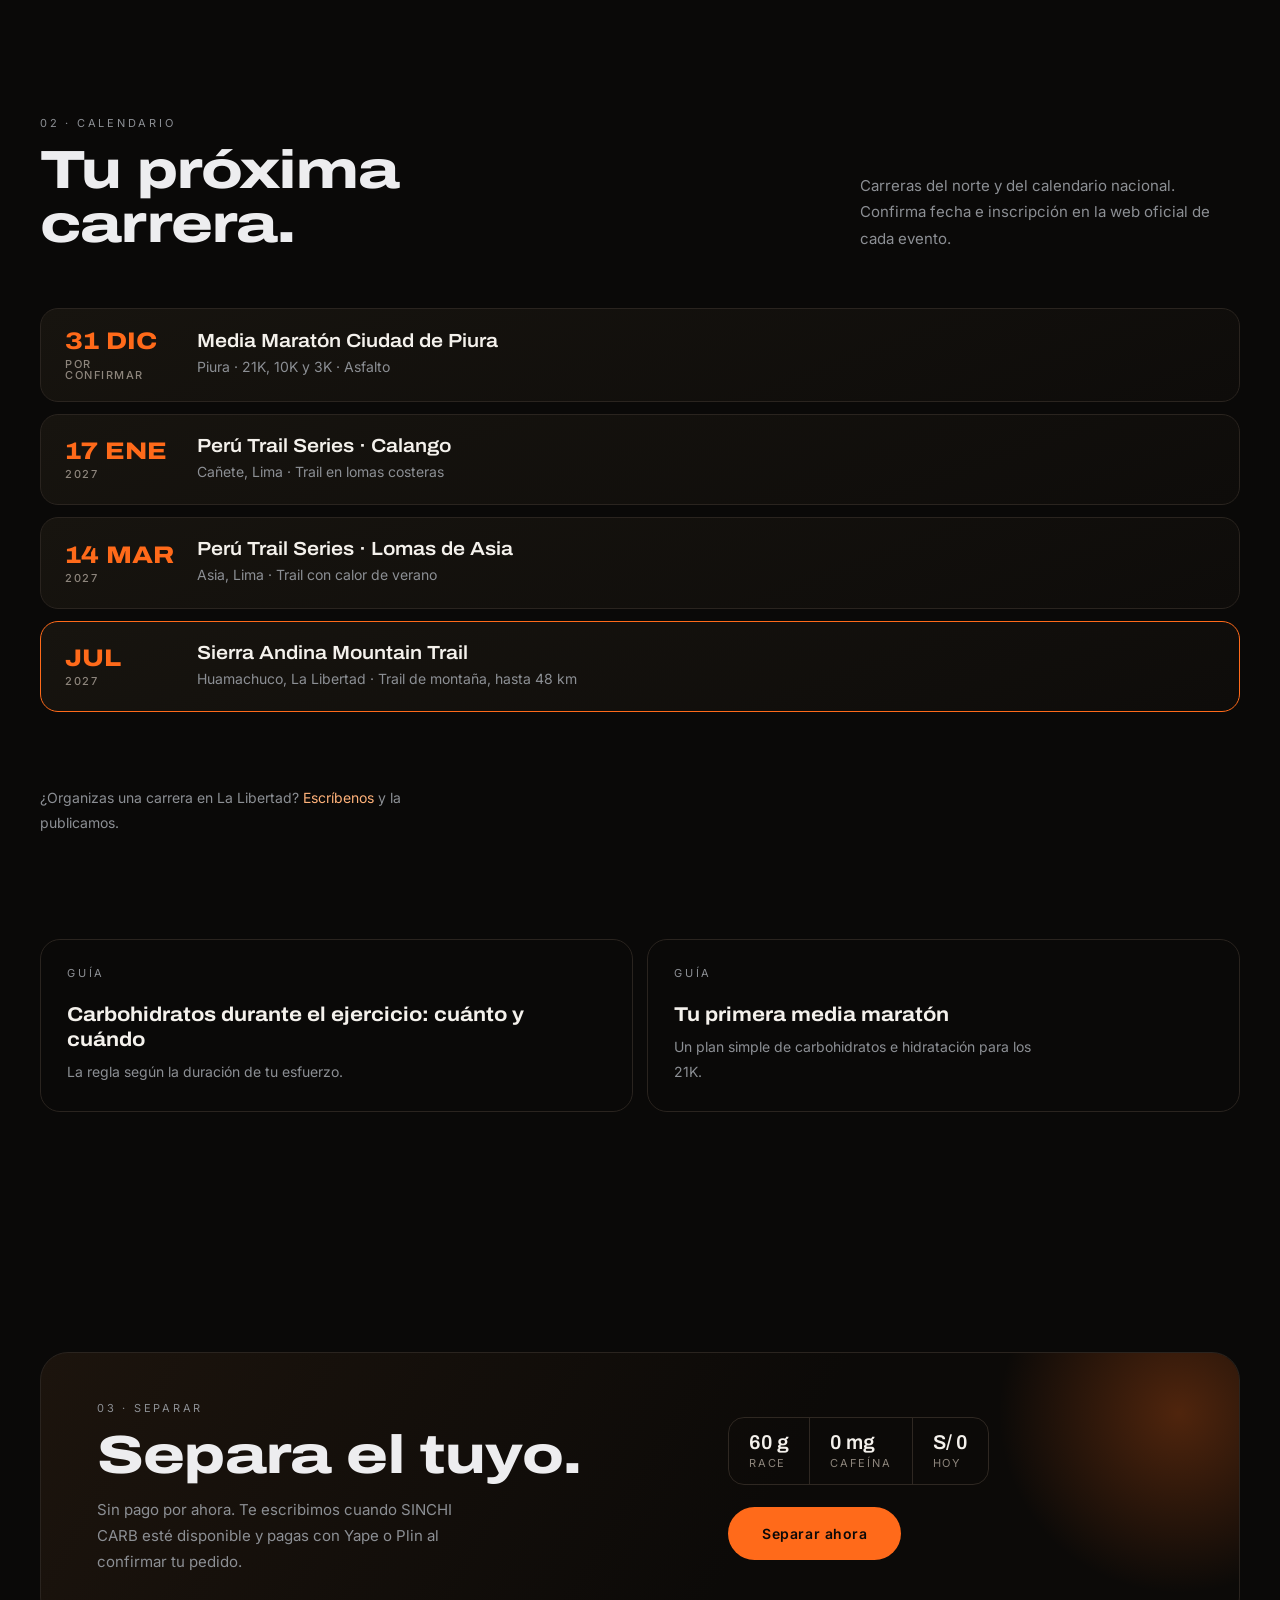
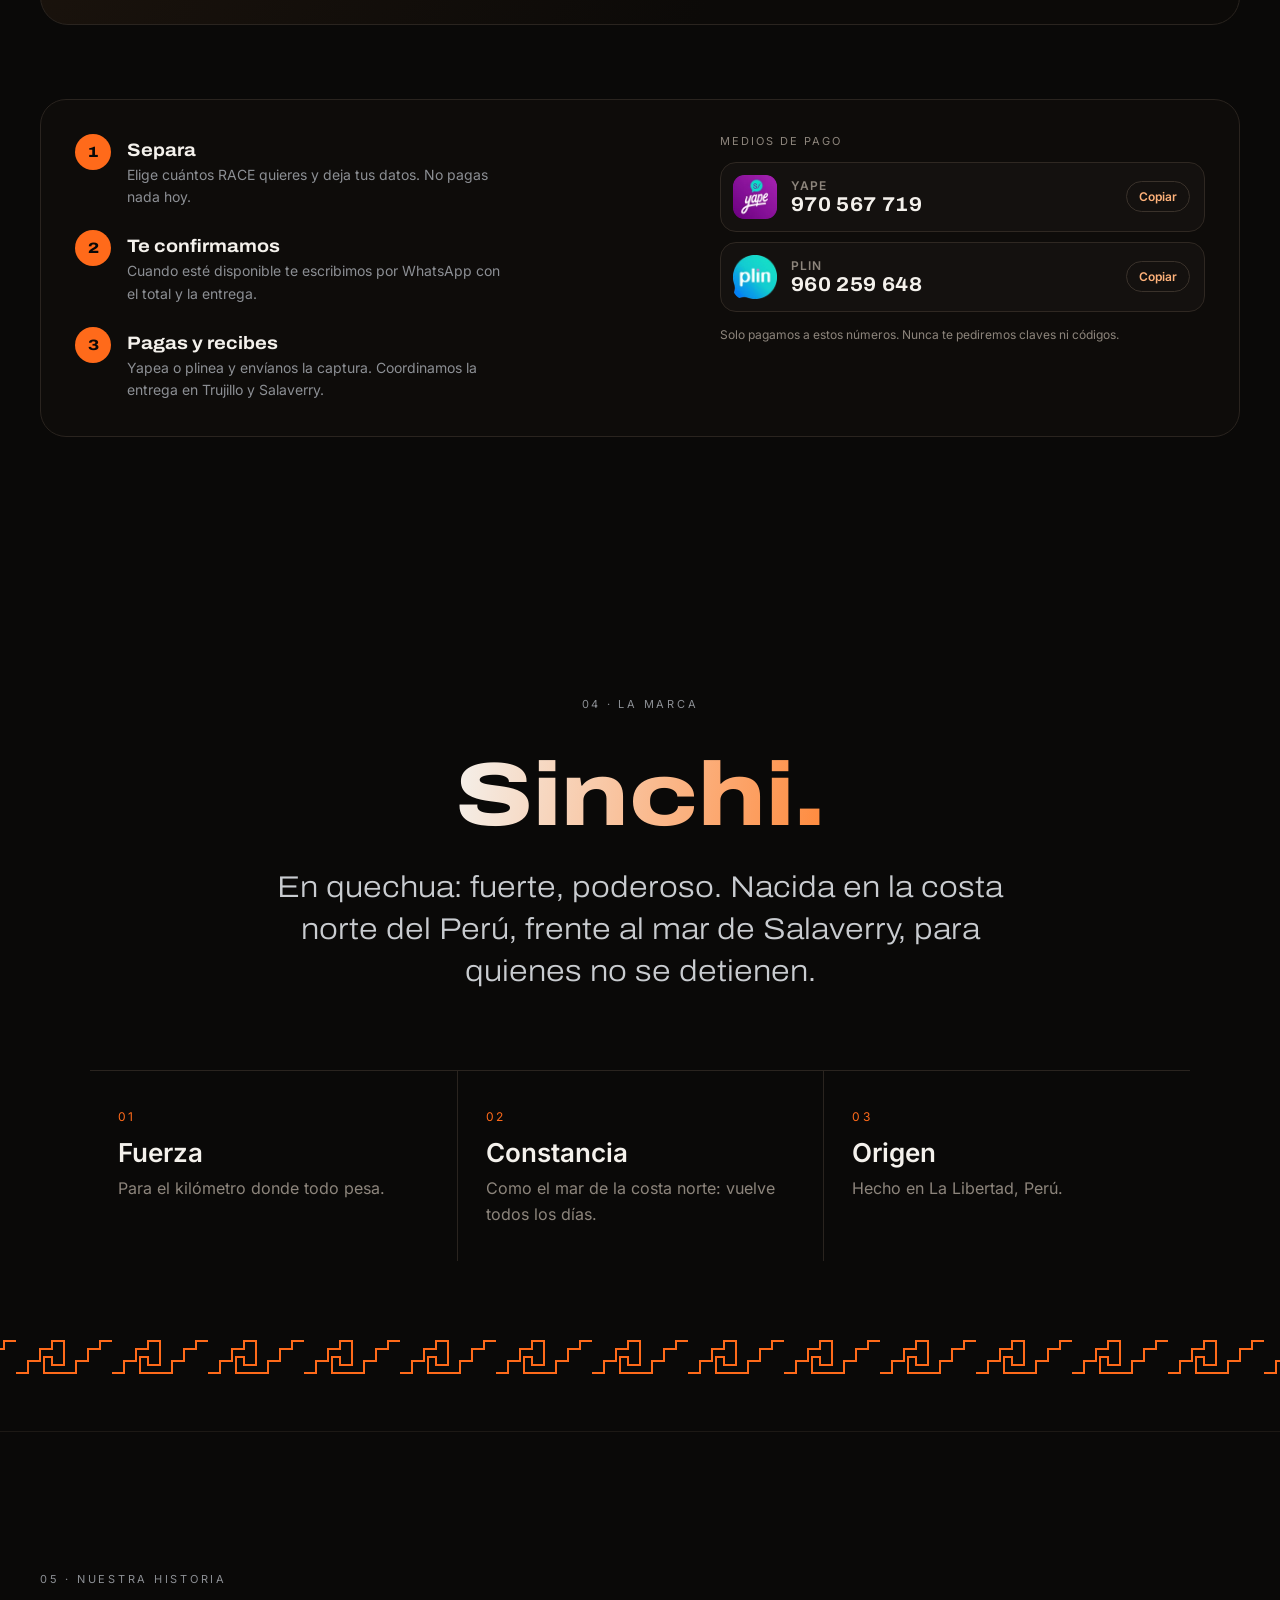
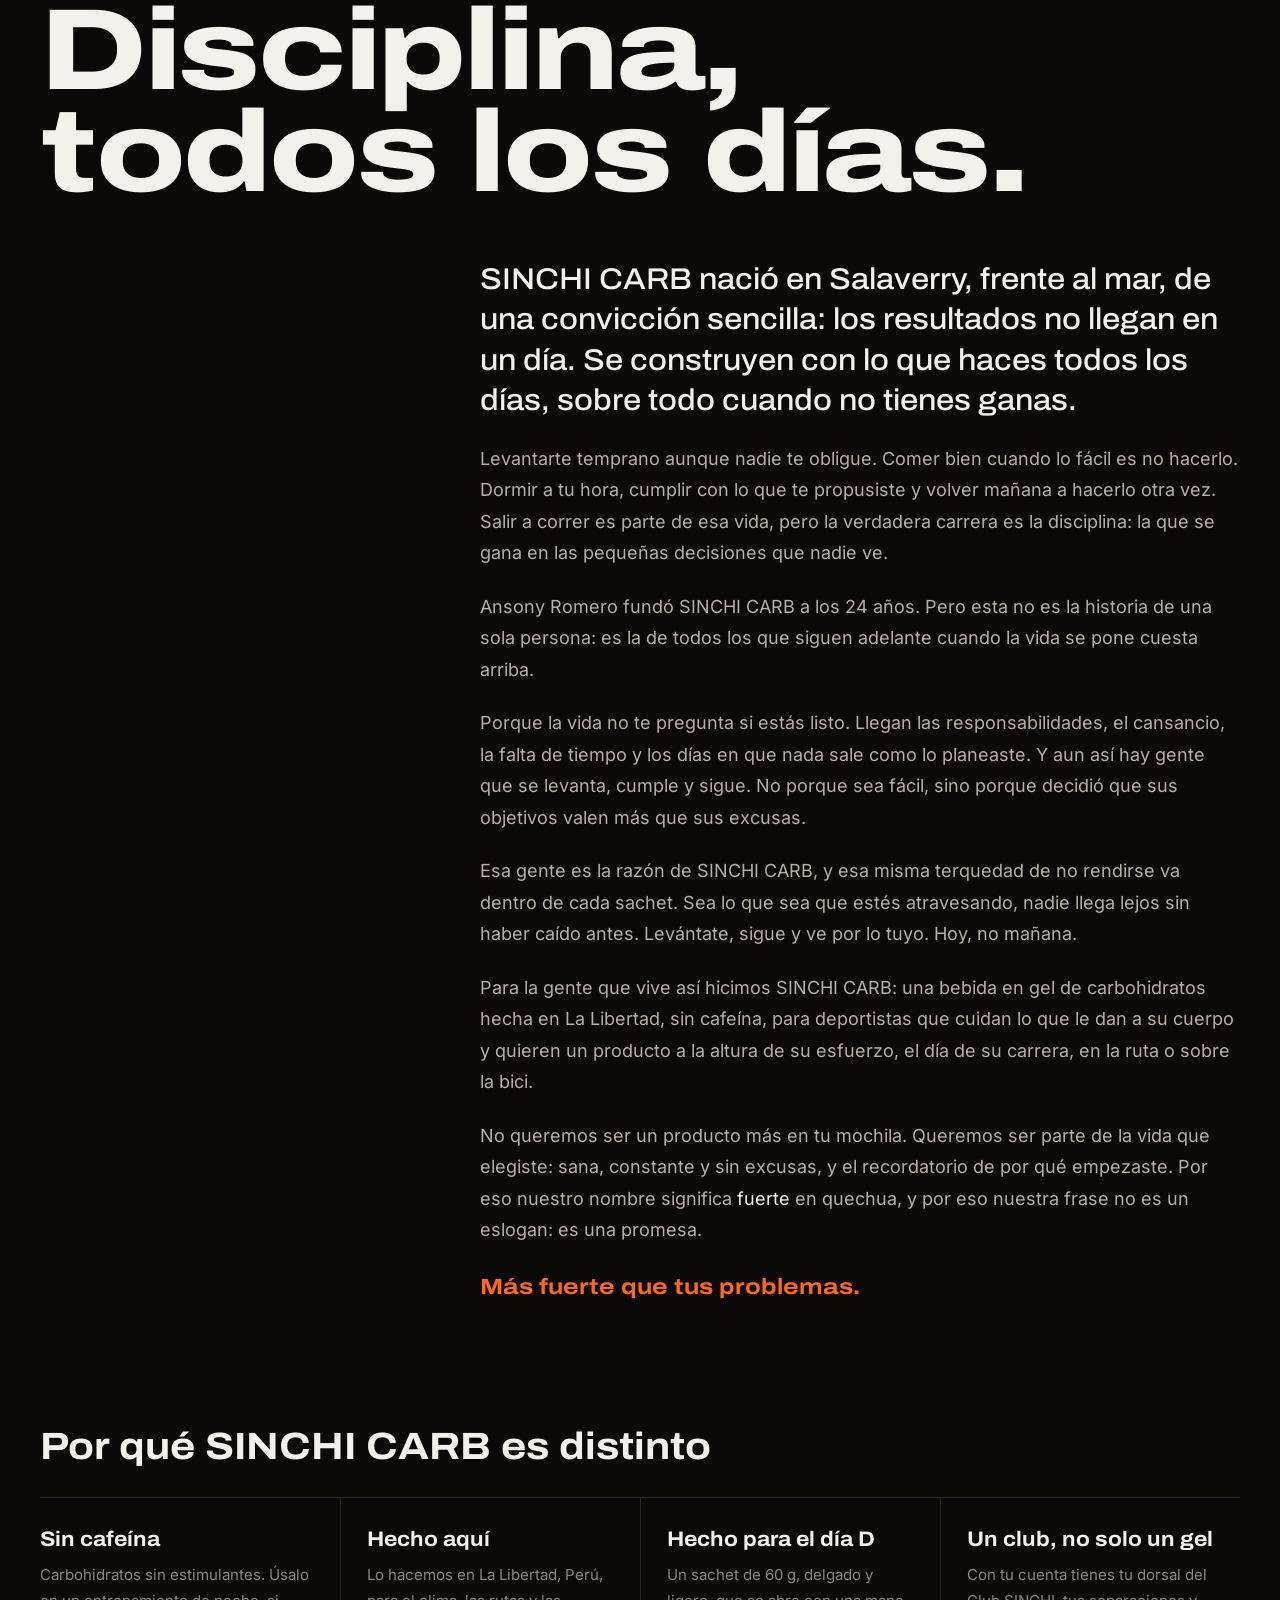
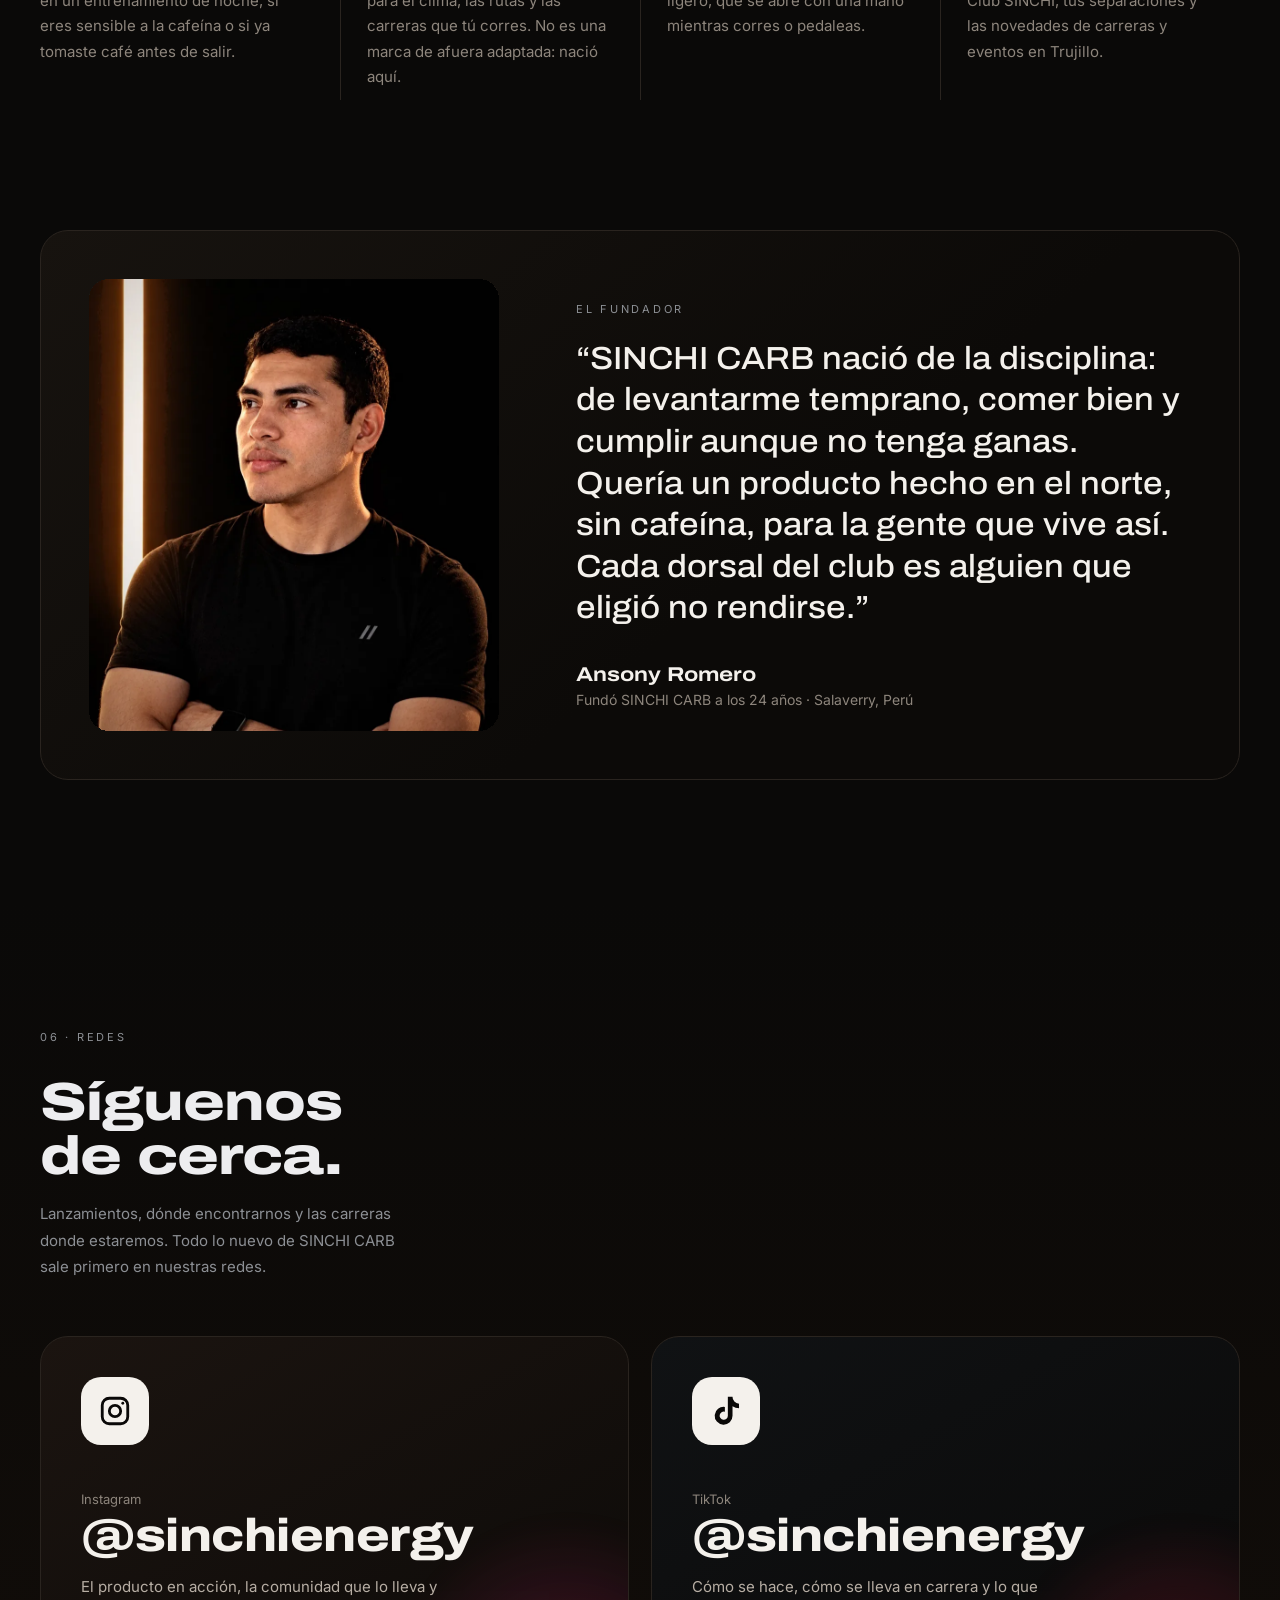
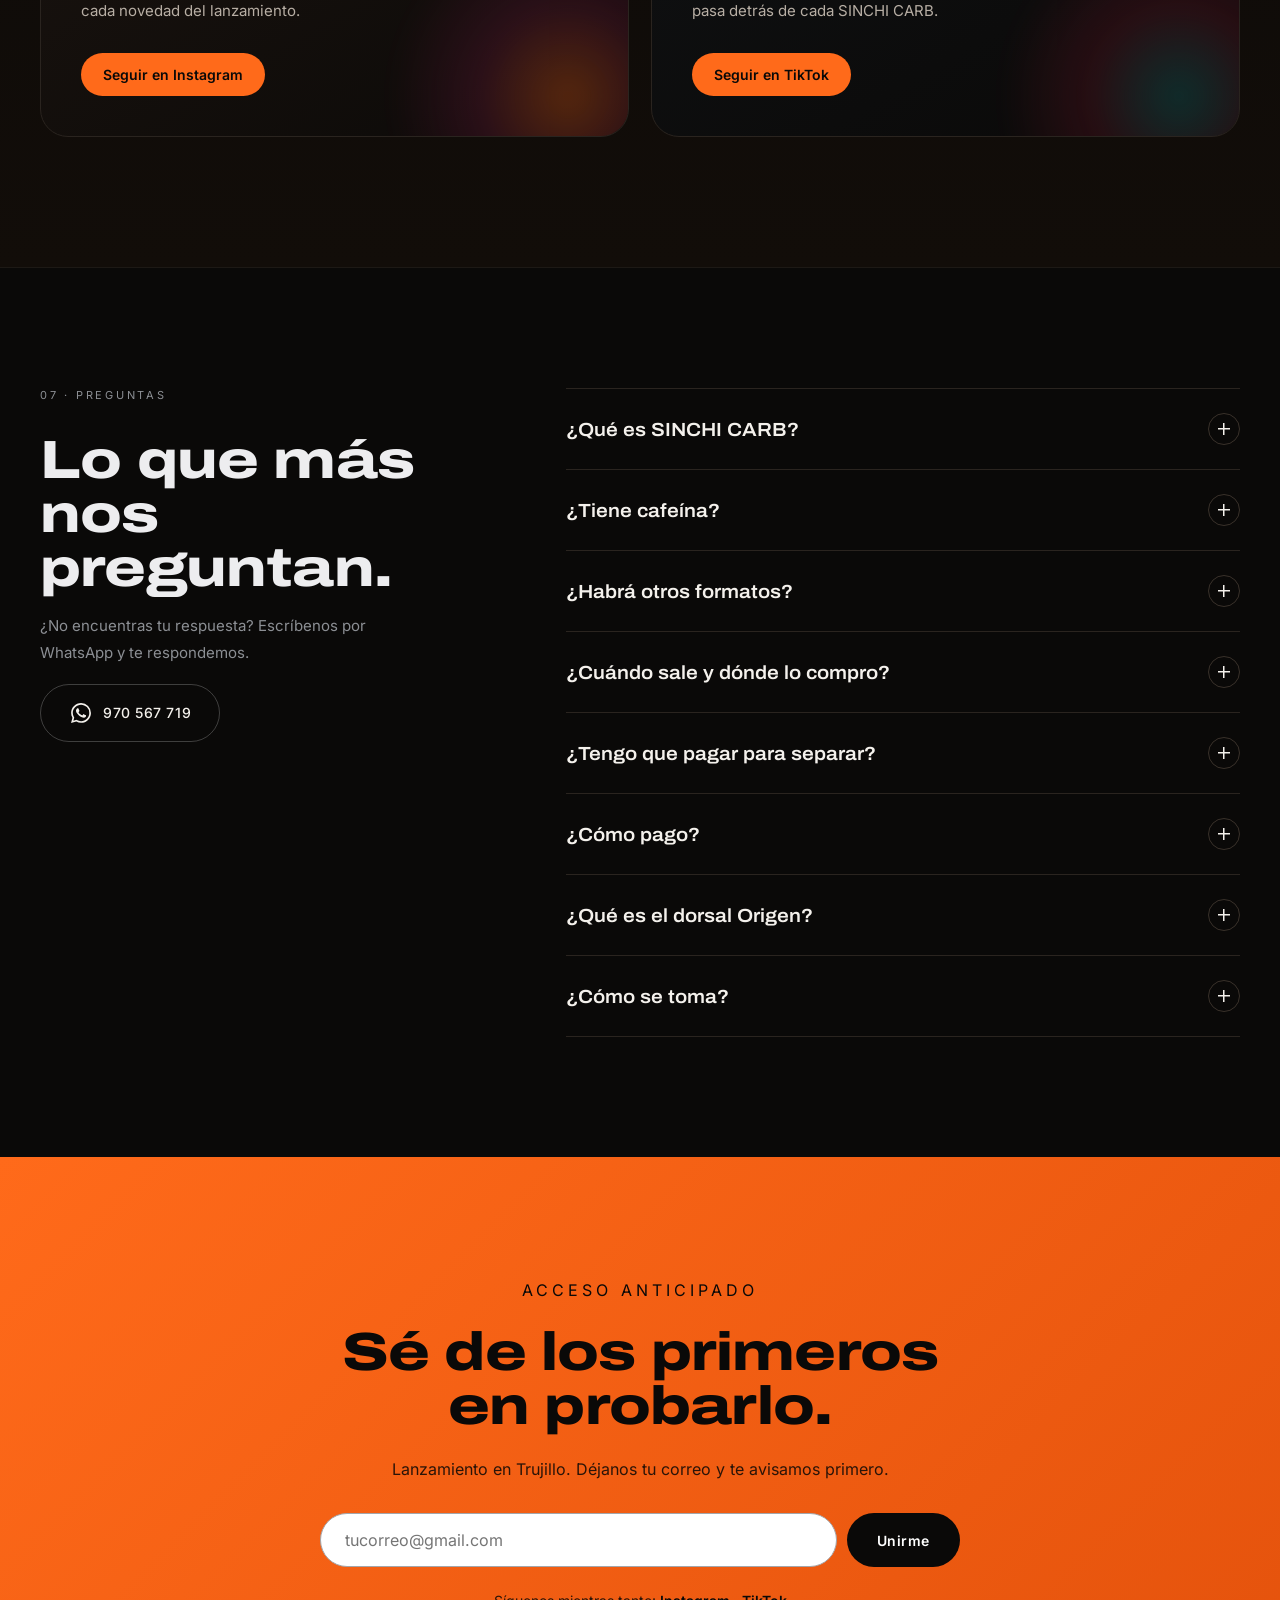
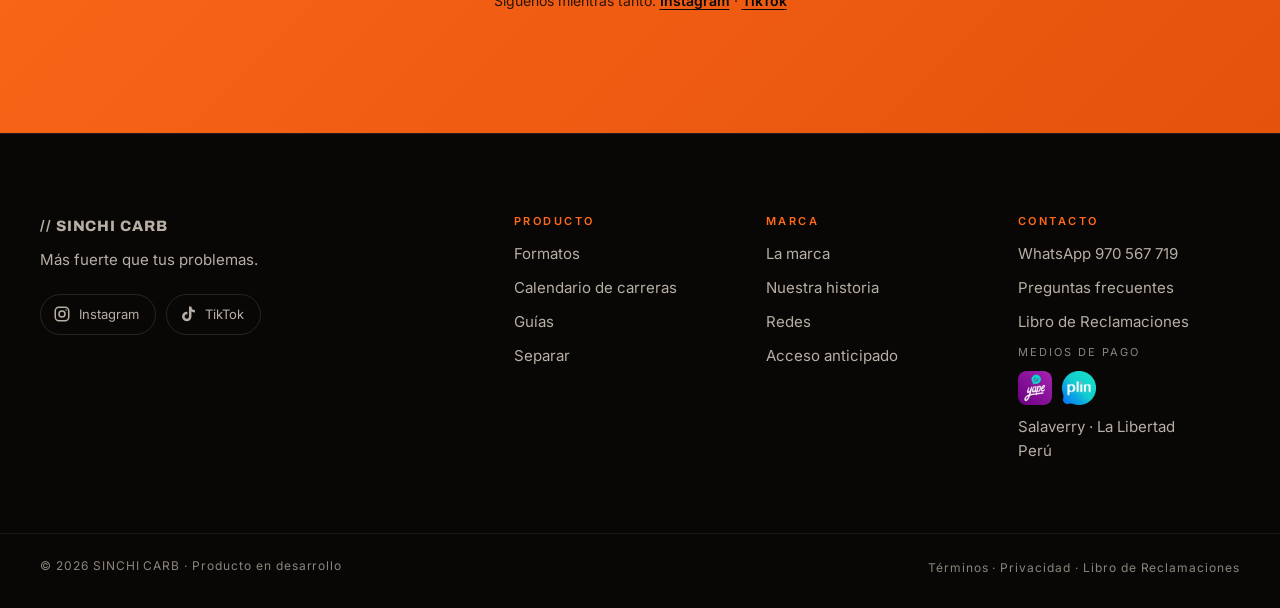
==== commit e99739f4: "Historia: mensaje de superación universal Co-Authored-By: Claude Opus 5.5 <noreply@anthropic.com> Cl" ====
--- a/index.html
+++ b/index.html
@@ -244,7 +244,7 @@
     <div class="hist-body reveal">
       <p class="hist-lead">SINCHI CARB nació en Salaverry, frente al mar, de una convicción sencilla: los resultados no llegan en un día. Se construyen con lo que haces todos los días, sobre todo cuando no tienes ganas.</p>
       <p>Levantarte temprano aunque nadie te obligue. Comer bien cuando lo fácil es no hacerlo. Dormir a tu hora, cumplir con lo que te propusiste y volver mañana a hacerlo otra vez. Salir a correr es parte de esa vida, pero la verdadera carrera es la disciplina: la que se gana en las pequeñas decisiones que nadie ve.</p>
-      <p>Ansony Romero fundó SINCHI CARB a los 24 años, sin atajos y sin el camino resuelto. Hubo días de dudas, puertas cerradas y momentos en los que lo más fácil era dejarlo. No lo dejó. Porque los objetivos no se cumplen cuando todo sale bien: se cumplen cuando sigues avanzando a pesar de todo lo que sale mal. Cada caída fue una lección y cada obstáculo, una razón más para seguir.</p><p>Esa terquedad de no rendirse es la que hoy va dentro de cada sachet. Si se pudo empezar desde el norte del Perú, con más preguntas que respuestas, tú también puedes ir por lo tuyo. Hoy, no mañana.</p>
+      <p>Ansony Romero fundó SINCHI CARB a los 24 años. Pero esta no es la historia de una sola persona: es la de todos los que siguen adelante cuando la vida se pone cuesta arriba.</p><p>Porque la vida no te pregunta si estás listo. Llegan las responsabilidades, el cansancio, la falta de tiempo y los días en que nada sale como lo planeaste. Y aun así hay gente que se levanta, cumple y sigue. No porque sea fácil, sino porque decidió que sus objetivos valen más que sus excusas.</p><p>Esa gente es la razón de SINCHI CARB, y esa misma terquedad de no rendirse va dentro de cada sachet. Sea lo que sea que estés atravesando, nadie llega lejos sin haber caído antes. Levántate, sigue y ve por lo tuyo. Hoy, no mañana.</p>
       <p>Para la gente que vive así hicimos SINCHI CARB: una bebida en gel de carbohidratos hecha en La Libertad, sin cafeína, para deportistas que cuidan lo que le dan a su cuerpo y quieren un producto a la altura de su esfuerzo, el día de su carrera, en la ruta o sobre la bici.</p>
       <p>No queremos ser un producto más en tu mochila. Queremos ser parte de la vida que elegiste: sana, constante y sin excusas, y el recordatorio de por qué empezaste. Por eso nuestro nombre significa <em>fuerte</em> en quechua, y por eso nuestra frase no es un eslogan: es una promesa.</p>
       <p class="hist-promise">Más fuerte que tus problemas.</p>
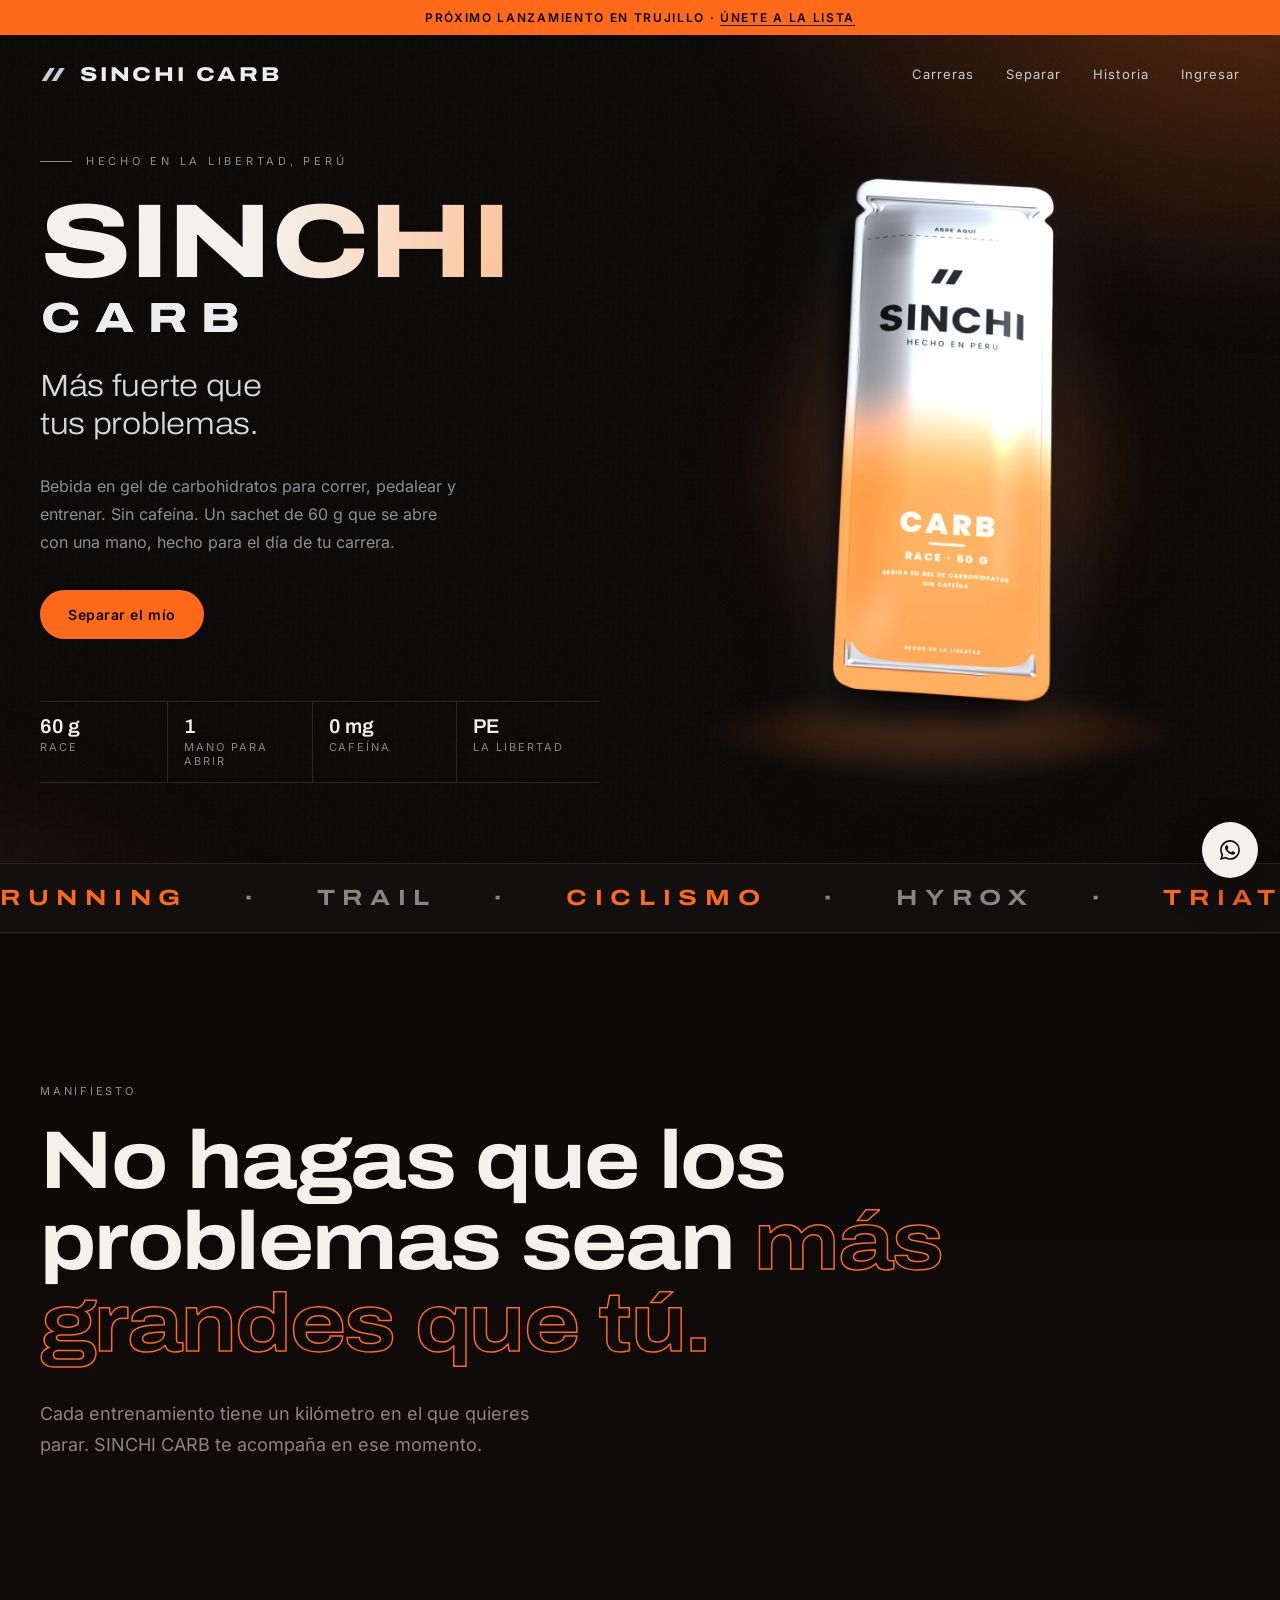
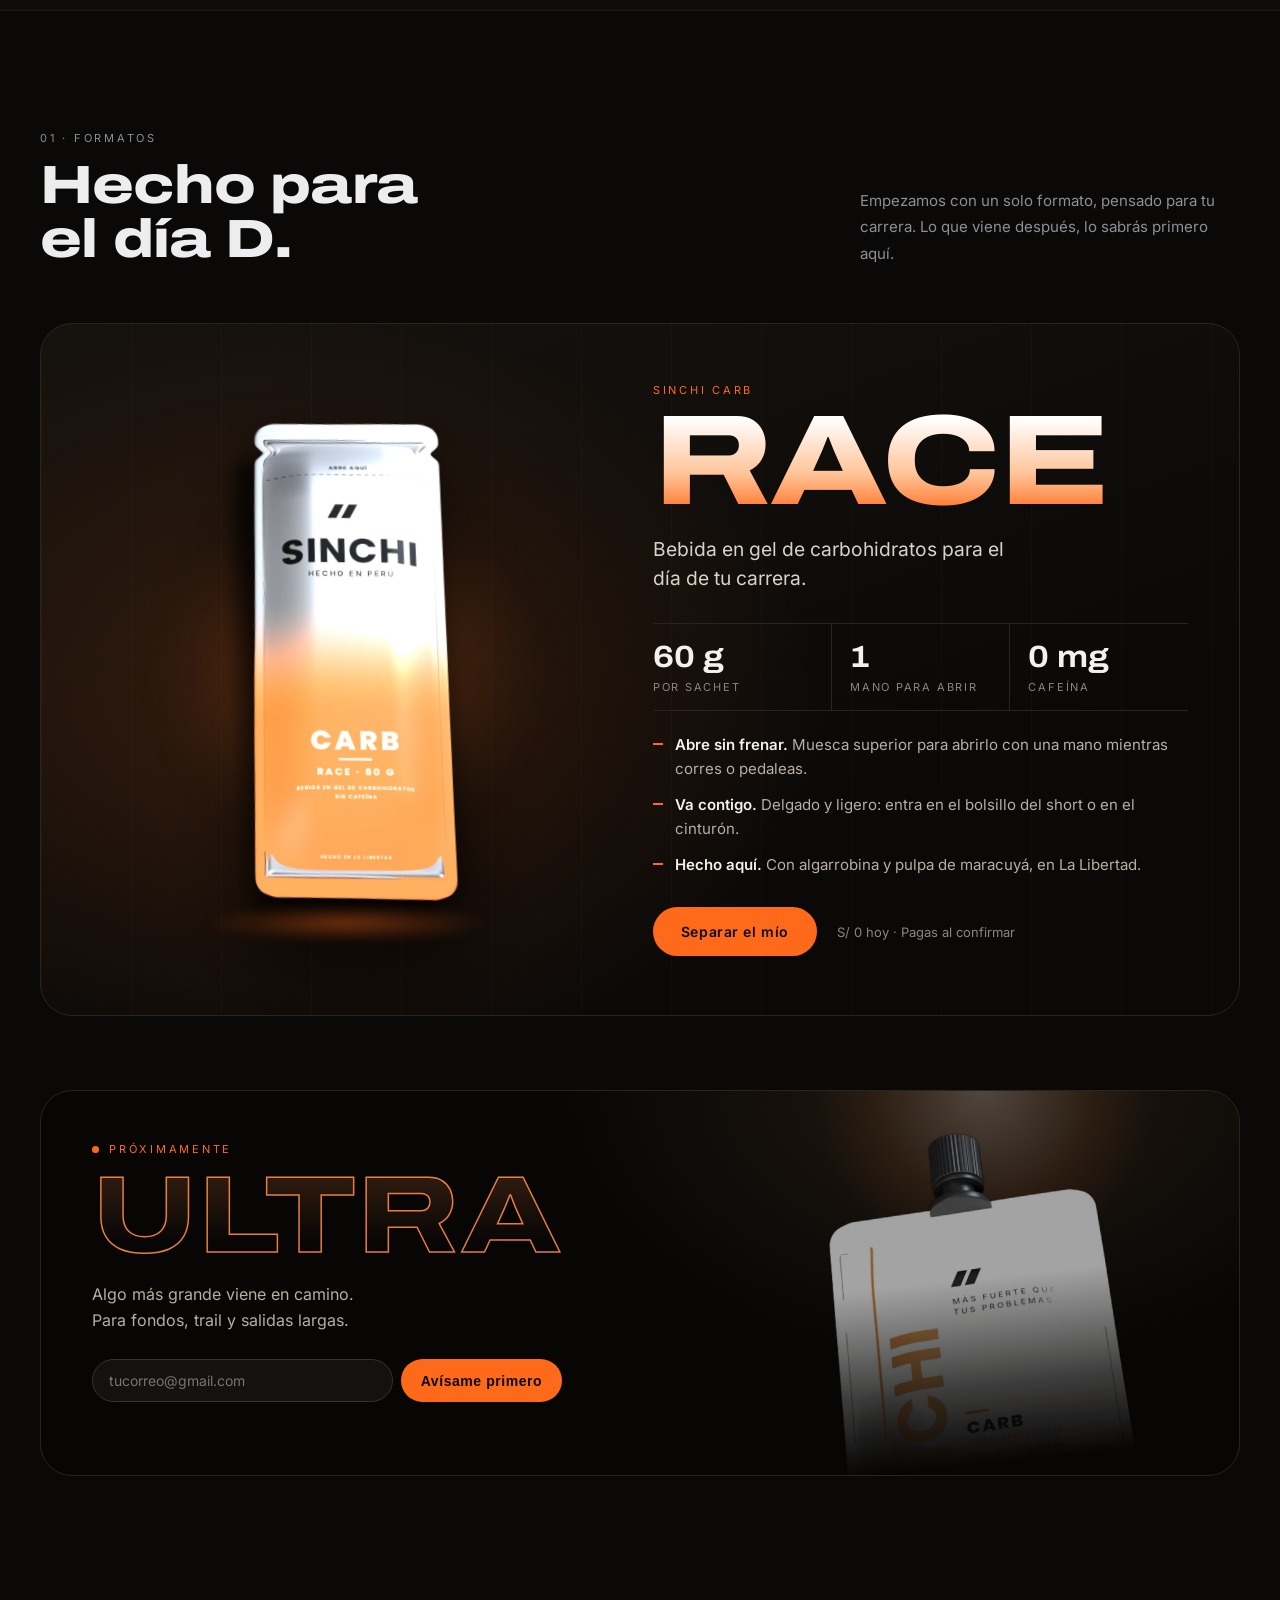
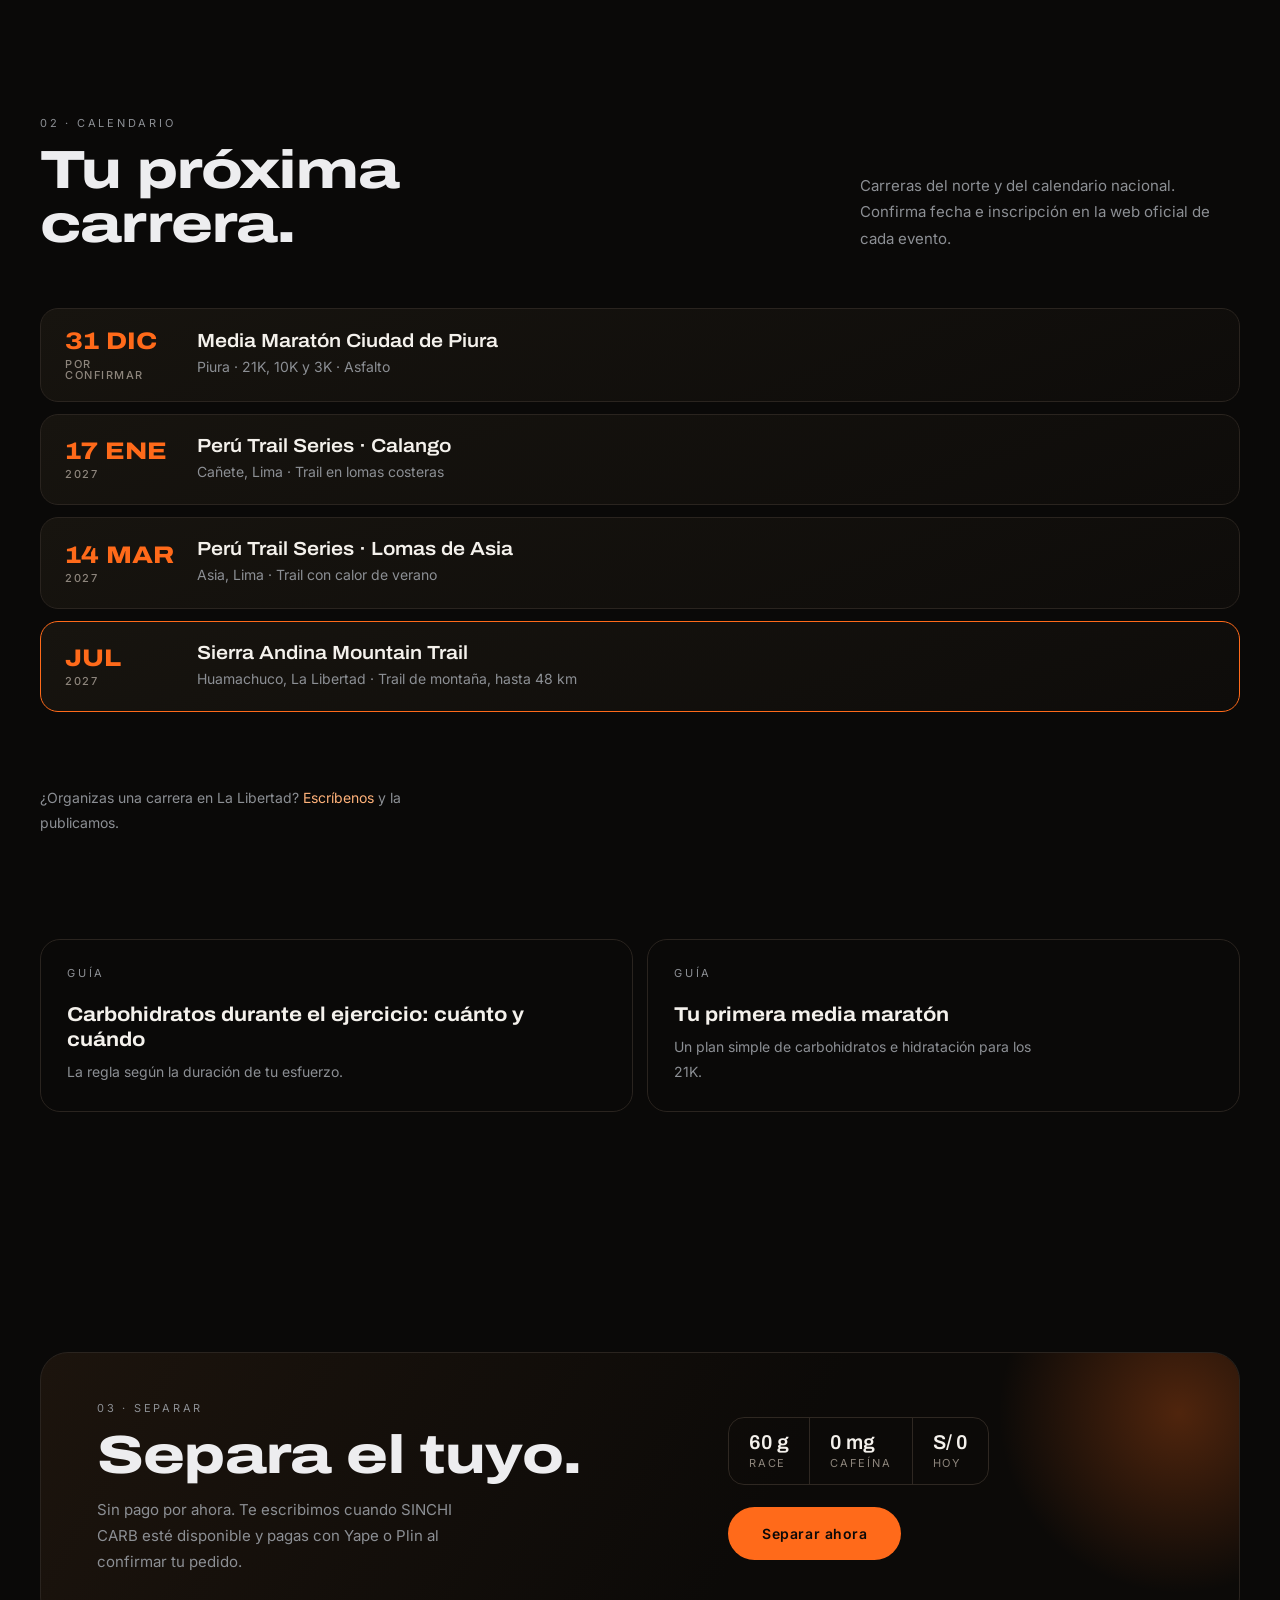
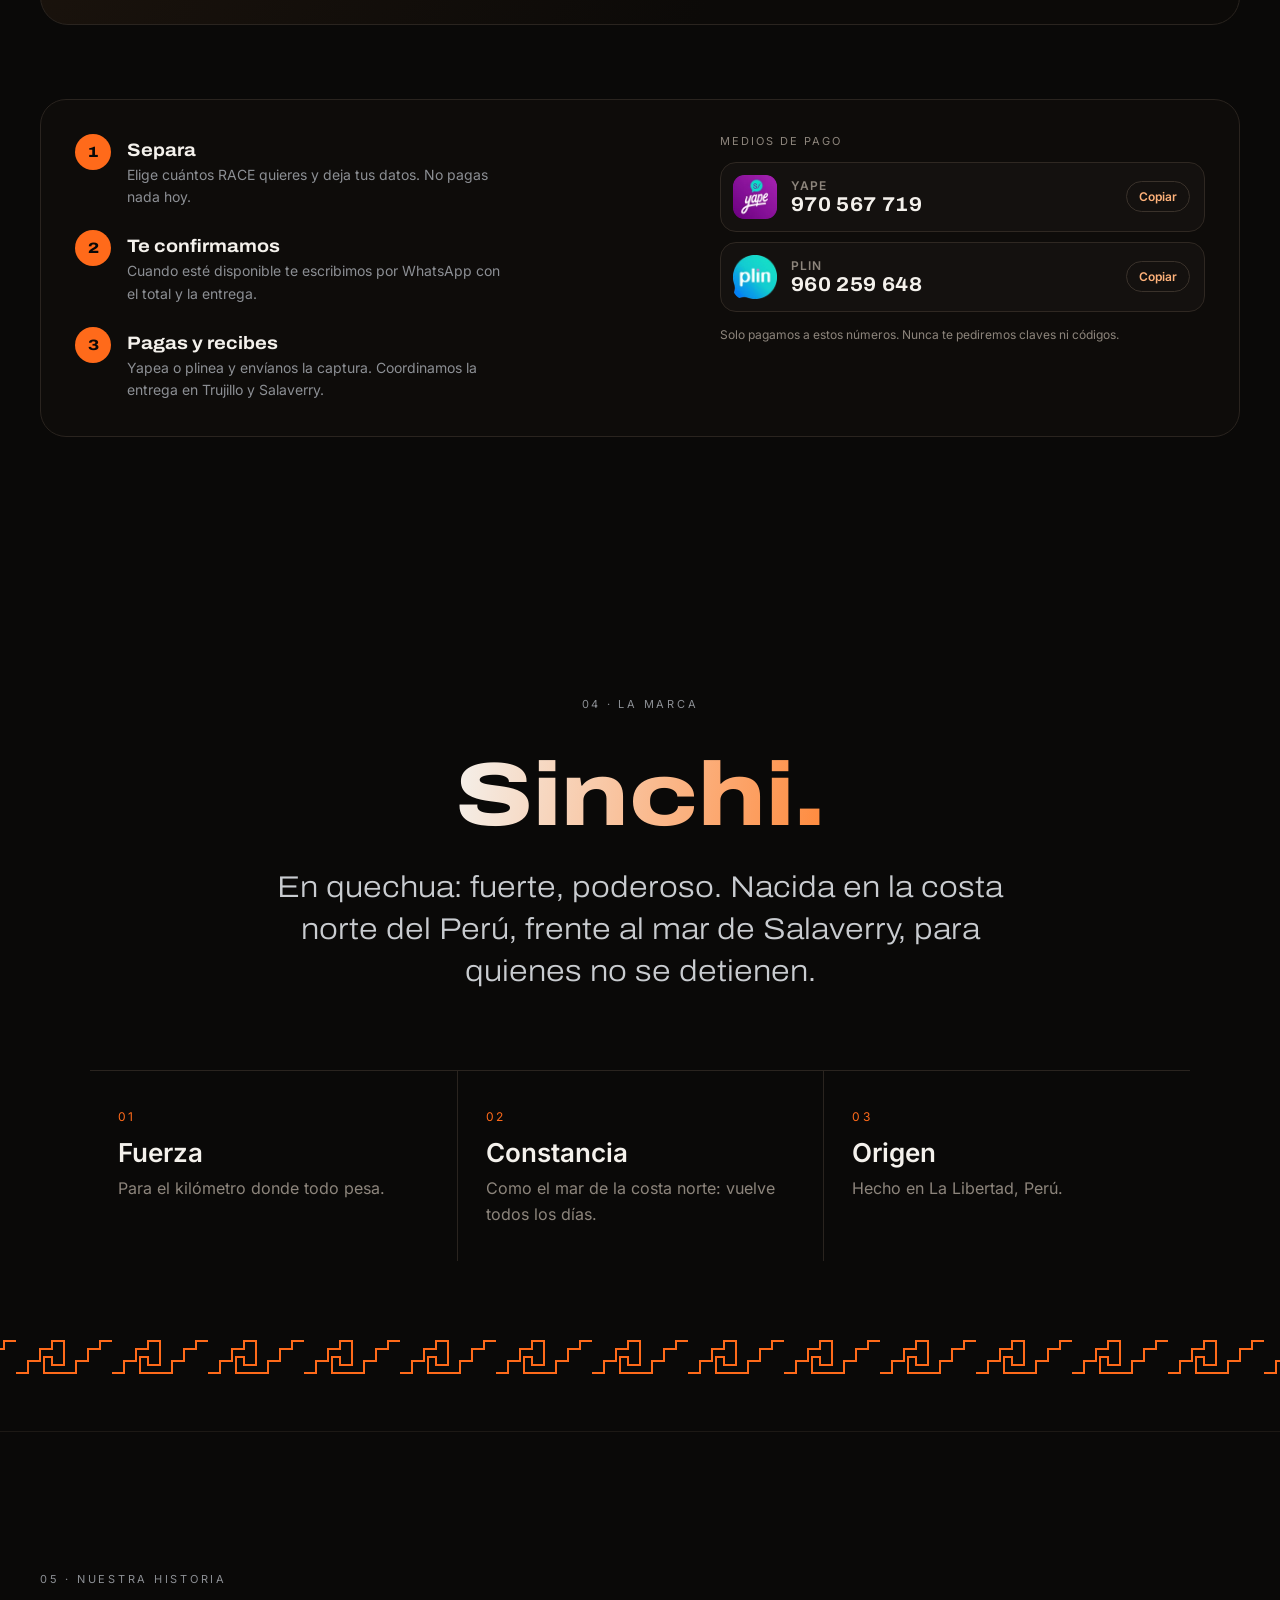
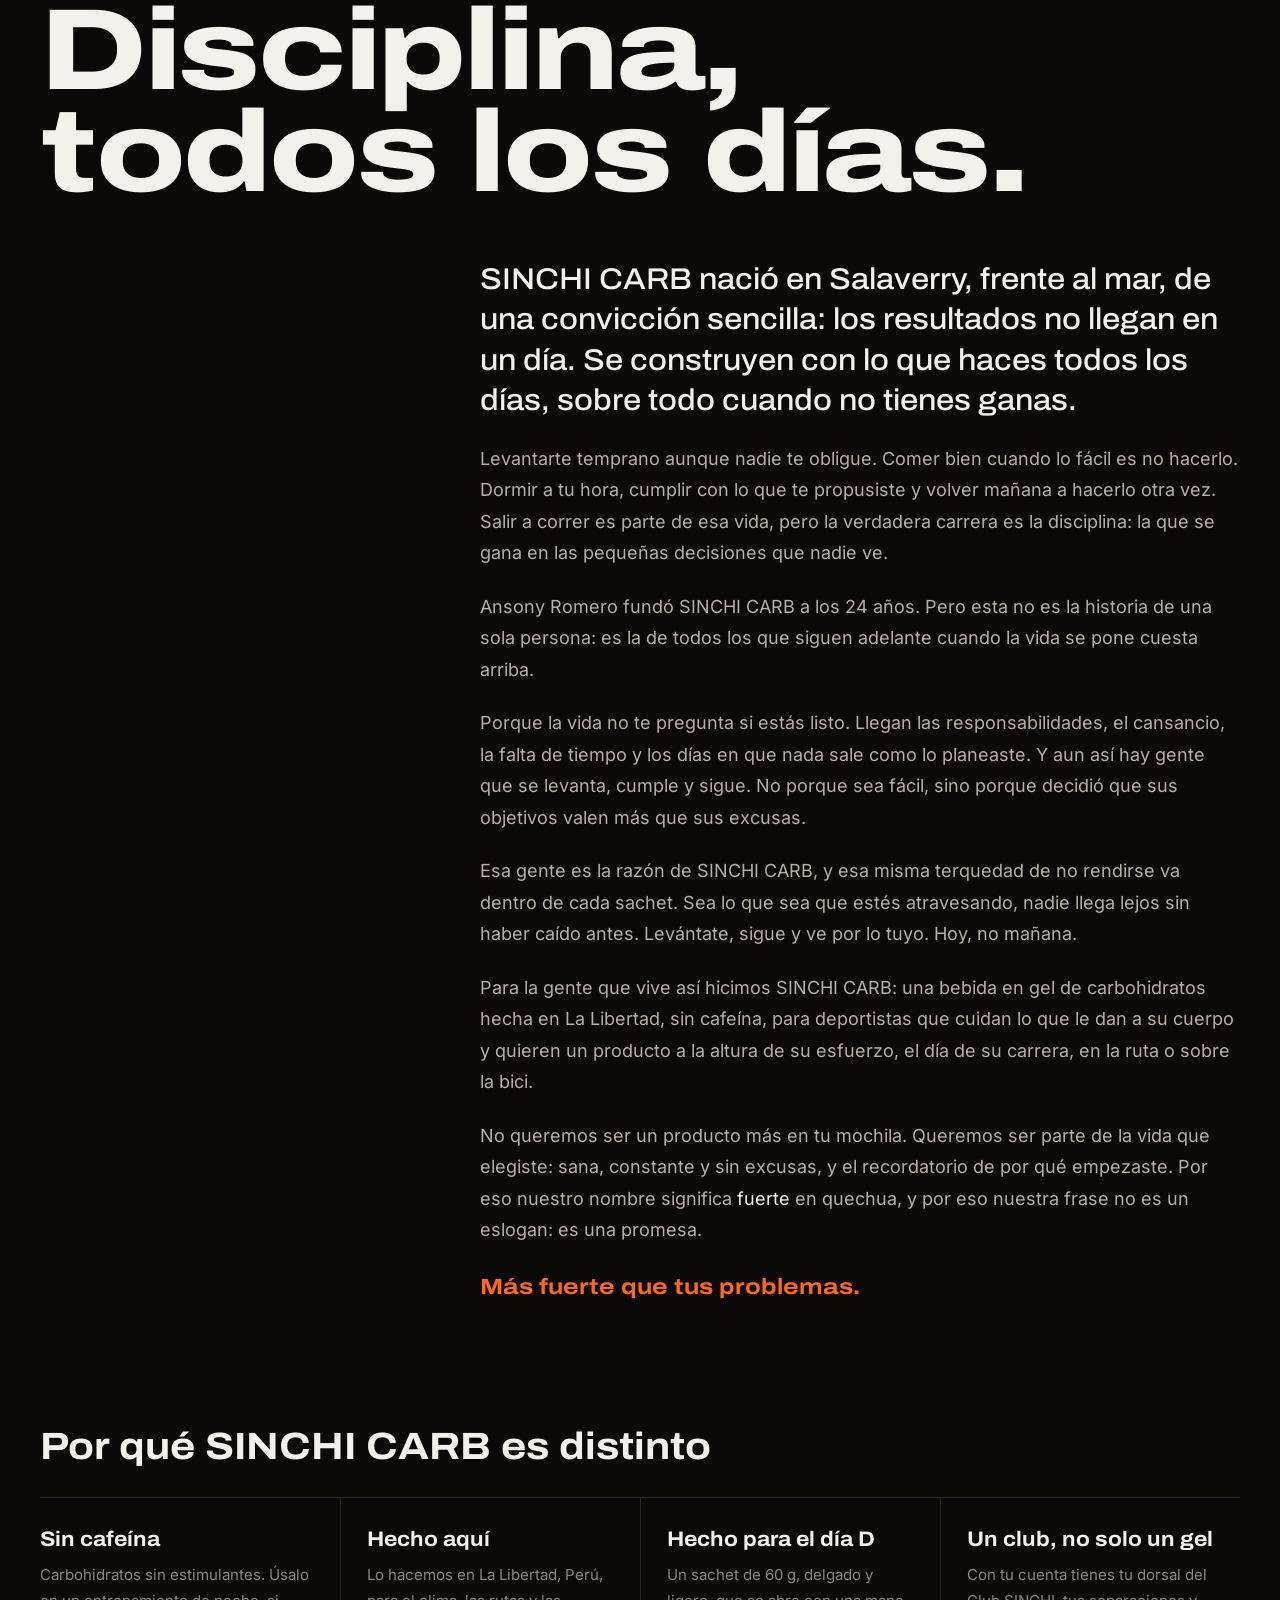
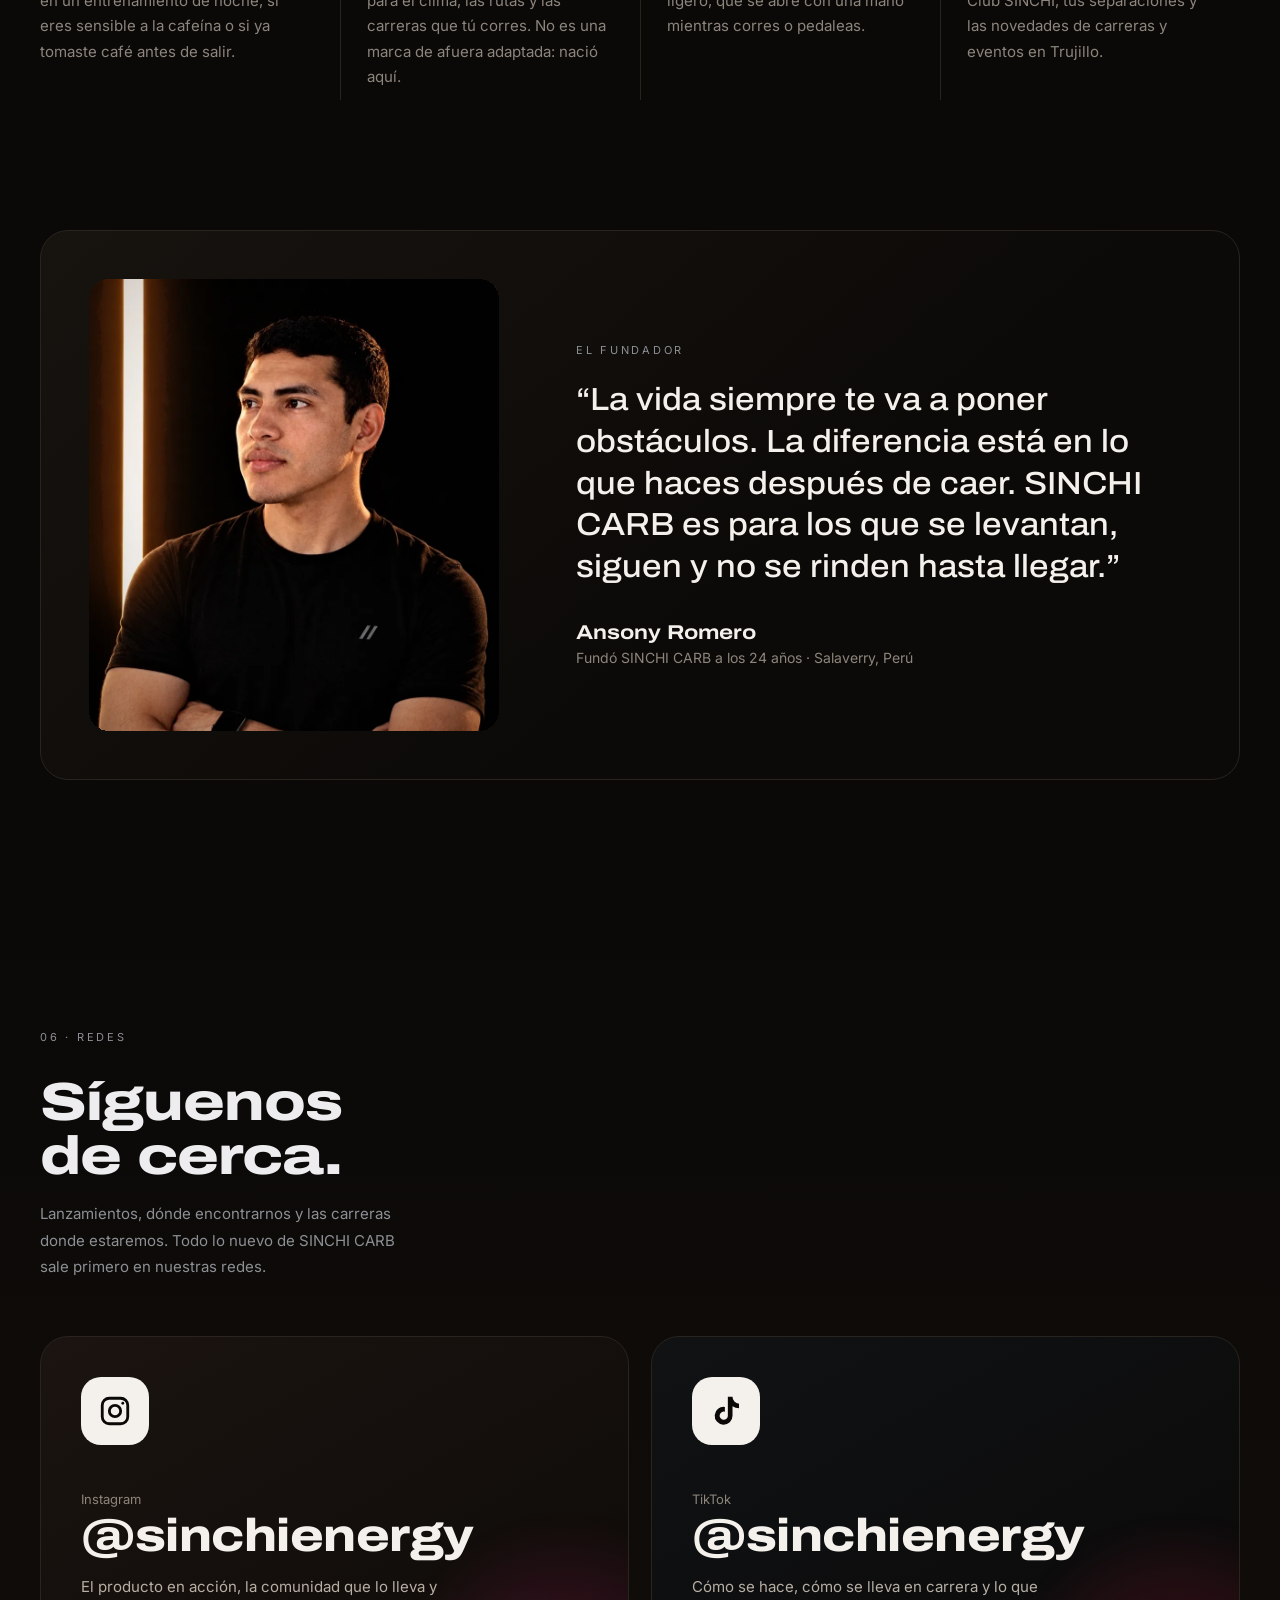
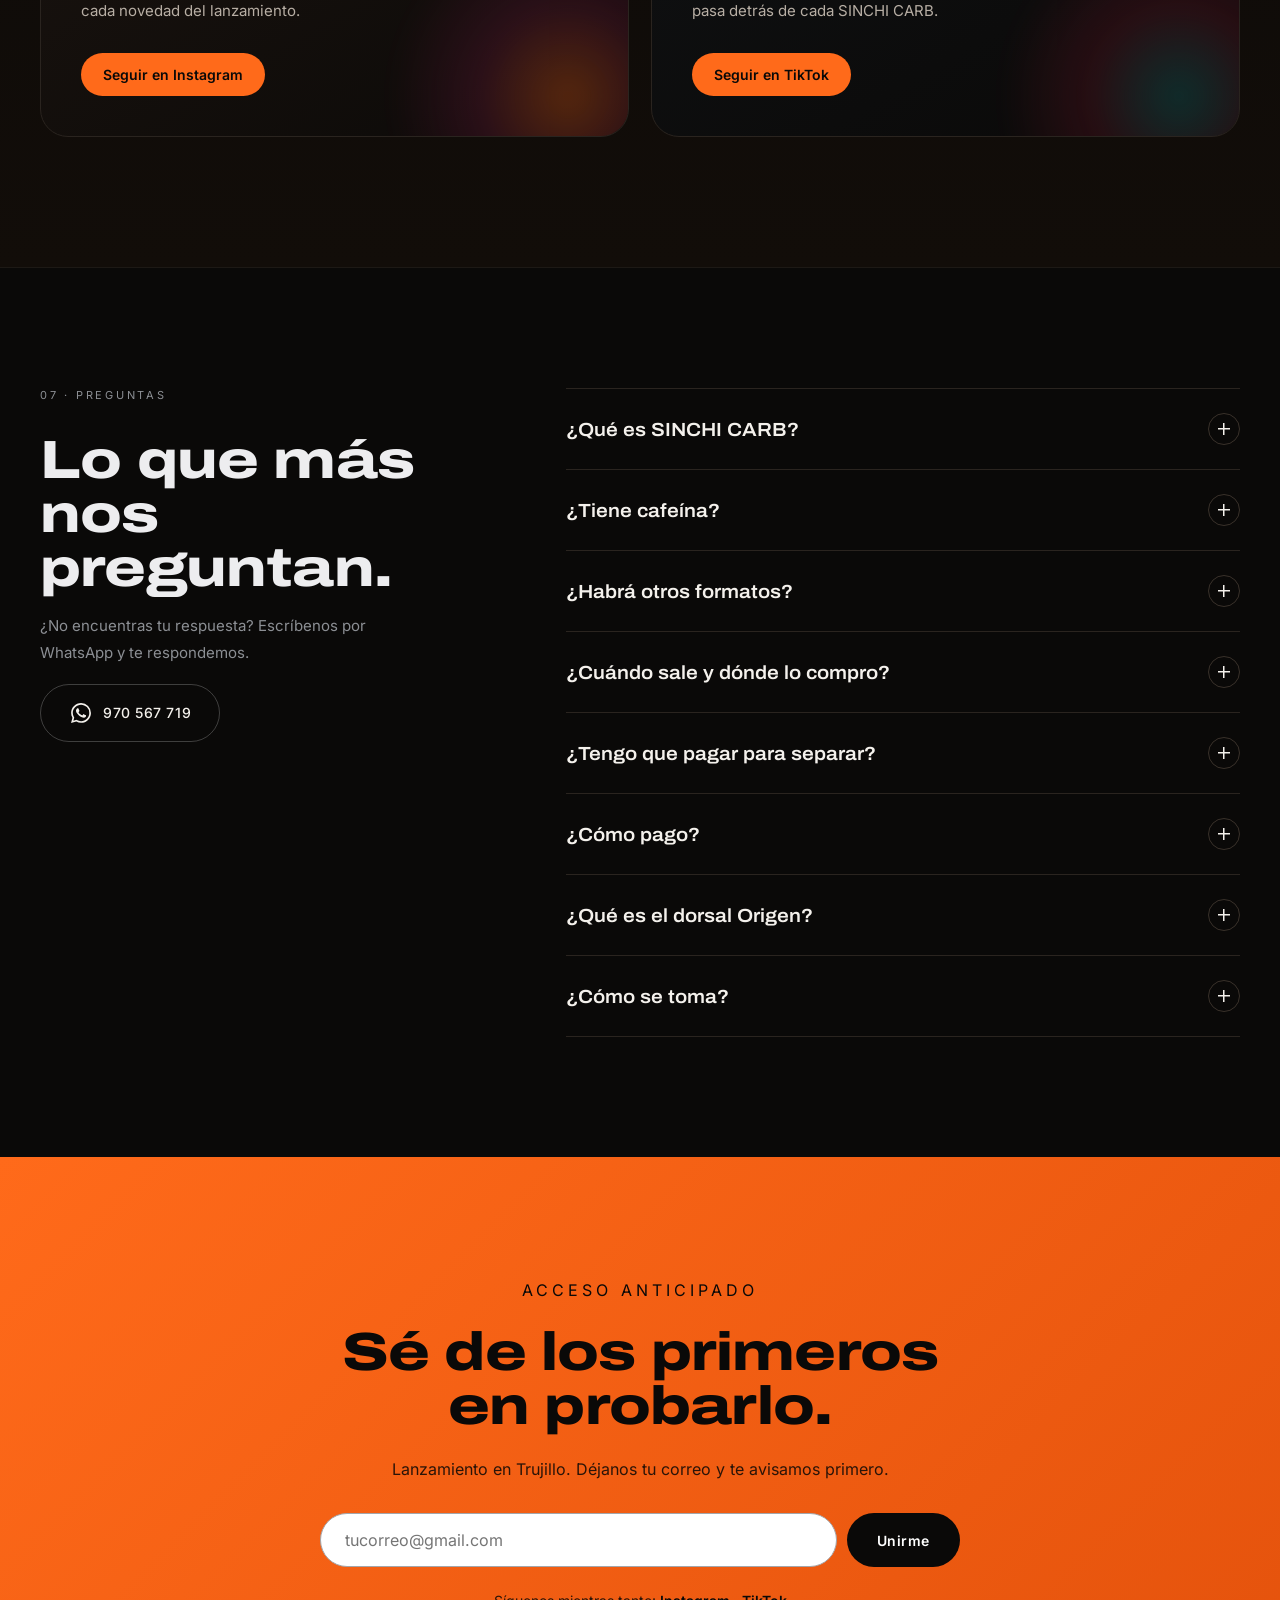
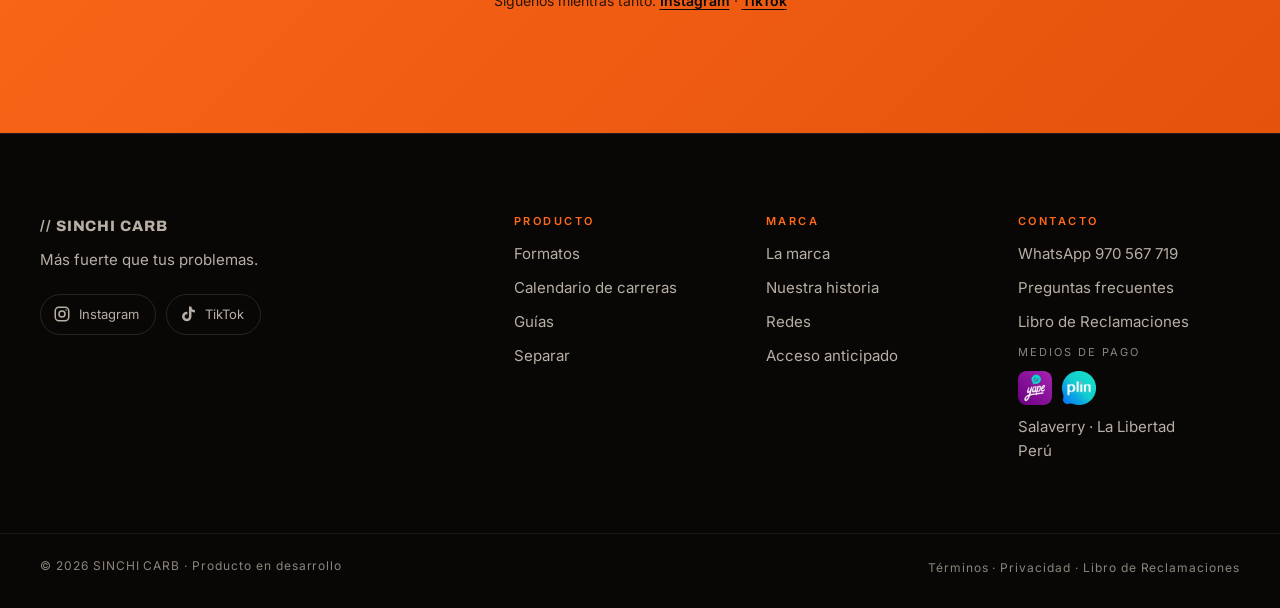
==== commit 5591cb0c: "Fundador: cita de superación Co-Authored-By: Claude Opus 5.5 <noreply@anthropic.com> Claude-Session:" ====
--- a/index.html
+++ b/index.html
@@ -269,7 +269,7 @@
       </div>
       <figcaption>
         <p class="kicker">EL FUNDADOR</p>
-        <blockquote>“SINCHI CARB nació de la disciplina: de levantarme temprano, comer bien y cumplir aunque no tenga ganas. Quería un producto hecho en el norte, sin cafeína, para la gente que vive así. Cada dorsal del club es alguien que eligió no rendirse.”</blockquote>
+        <blockquote>“La vida siempre te va a poner obstáculos. La diferencia está en lo que haces después de caer. SINCHI CARB es para los que se levantan, siguen y no se rinden hasta llegar.”</blockquote>
         <p class="fund-name">Ansony Romero</p>
         <p class="fund-role">Fundó SINCHI CARB a los 24 años · Salaverry, Perú</p>
       </figcaption>
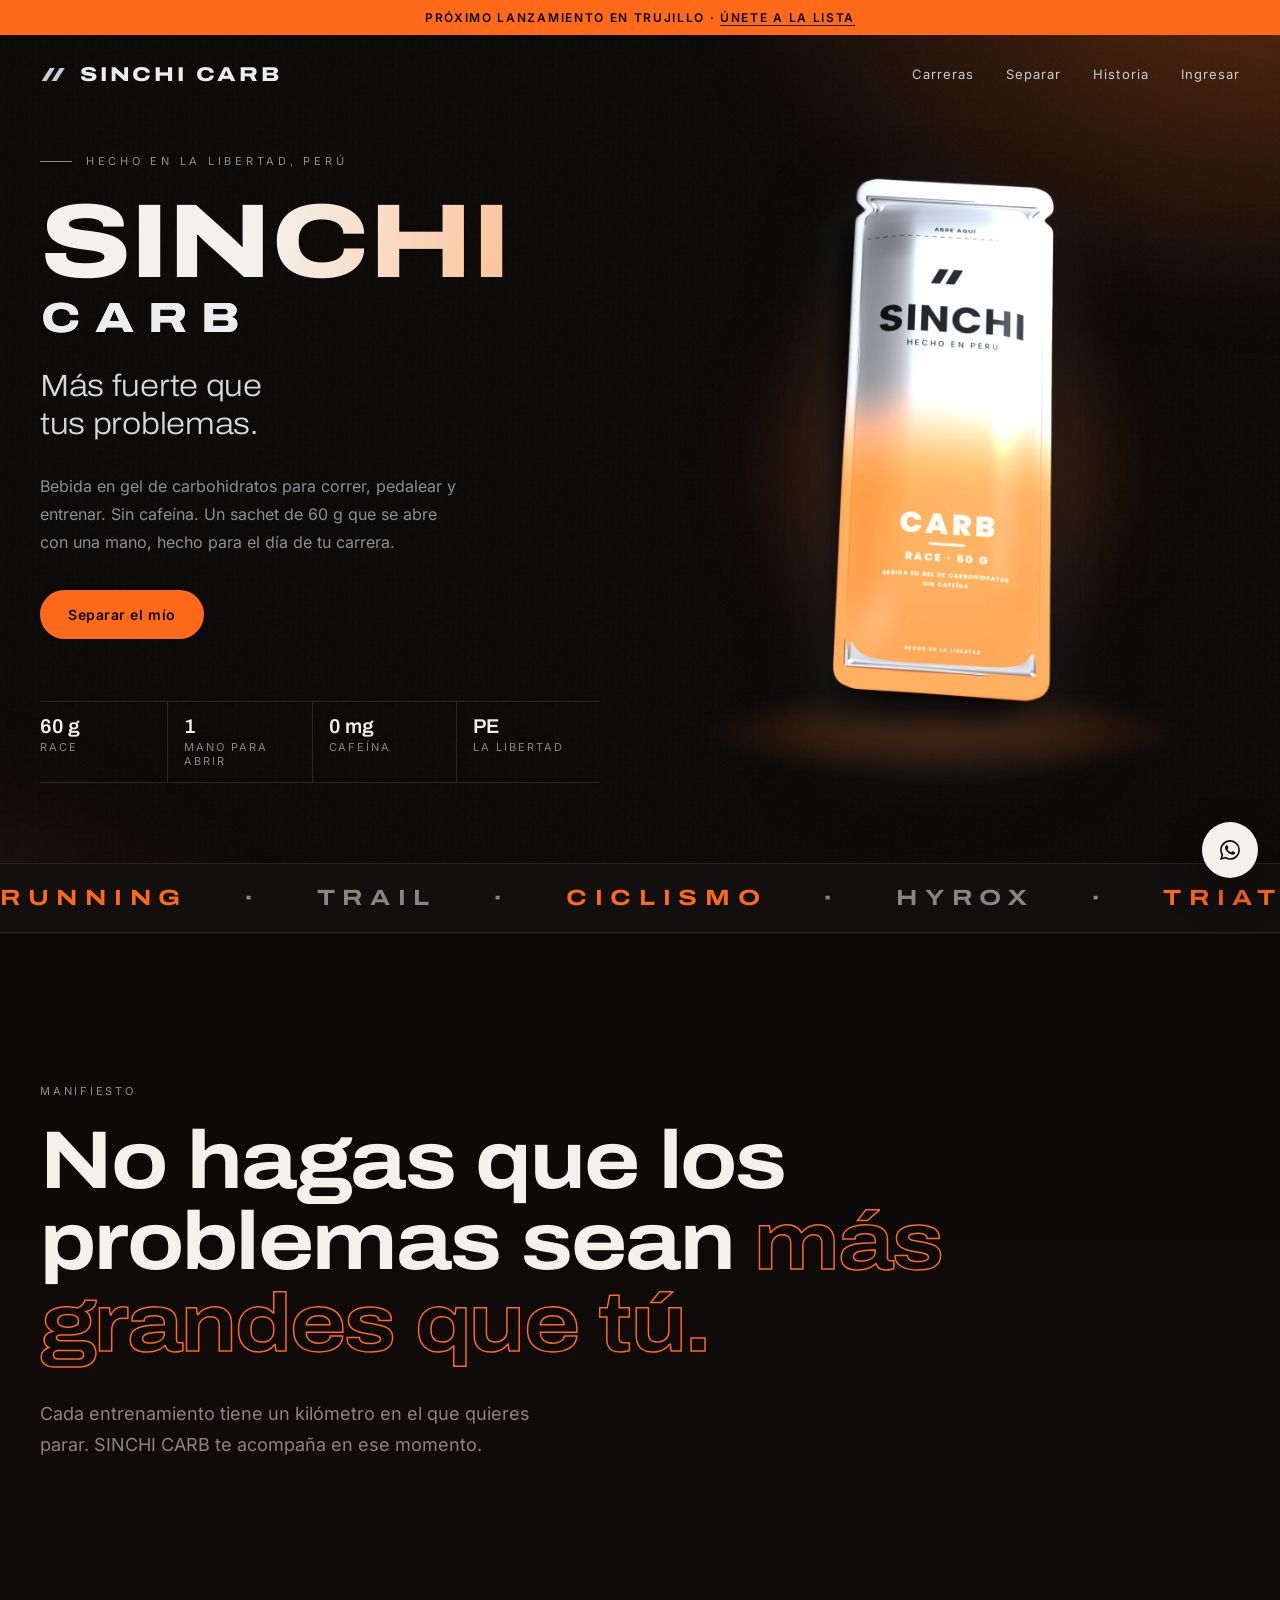
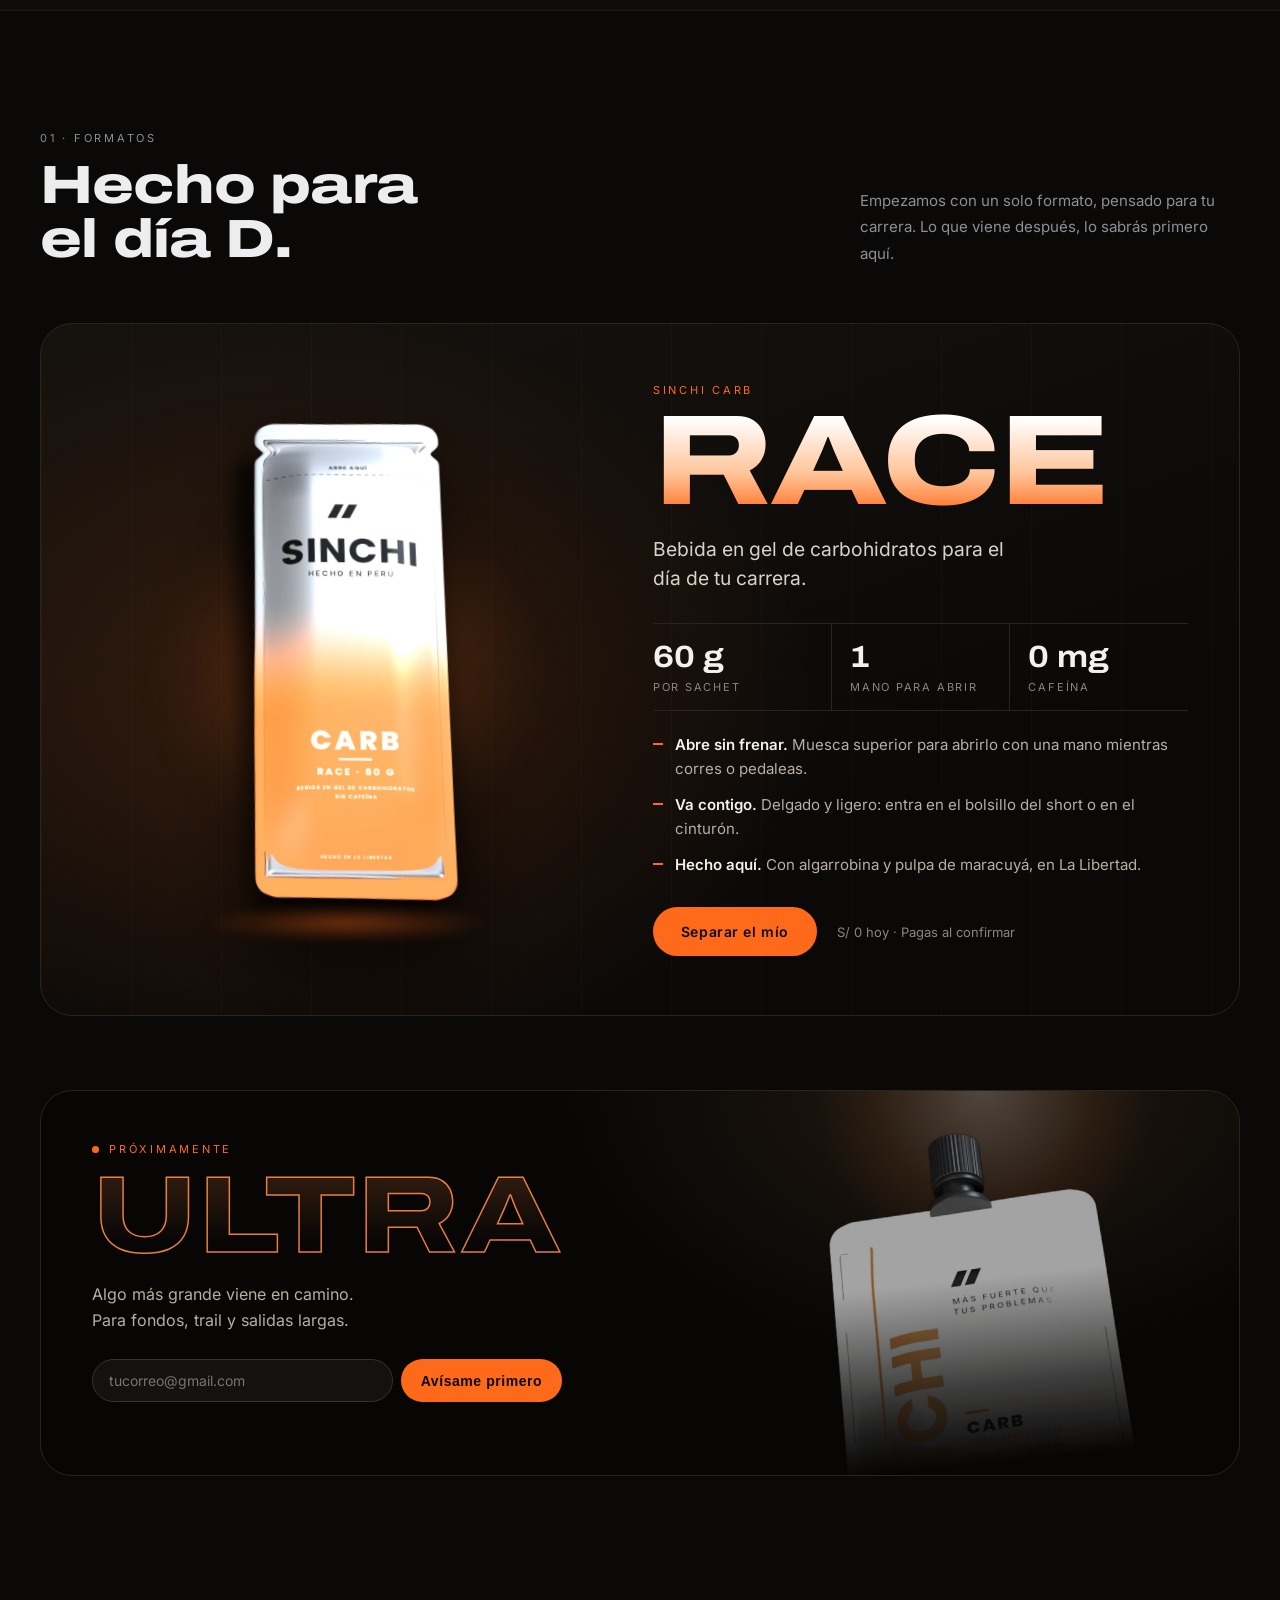
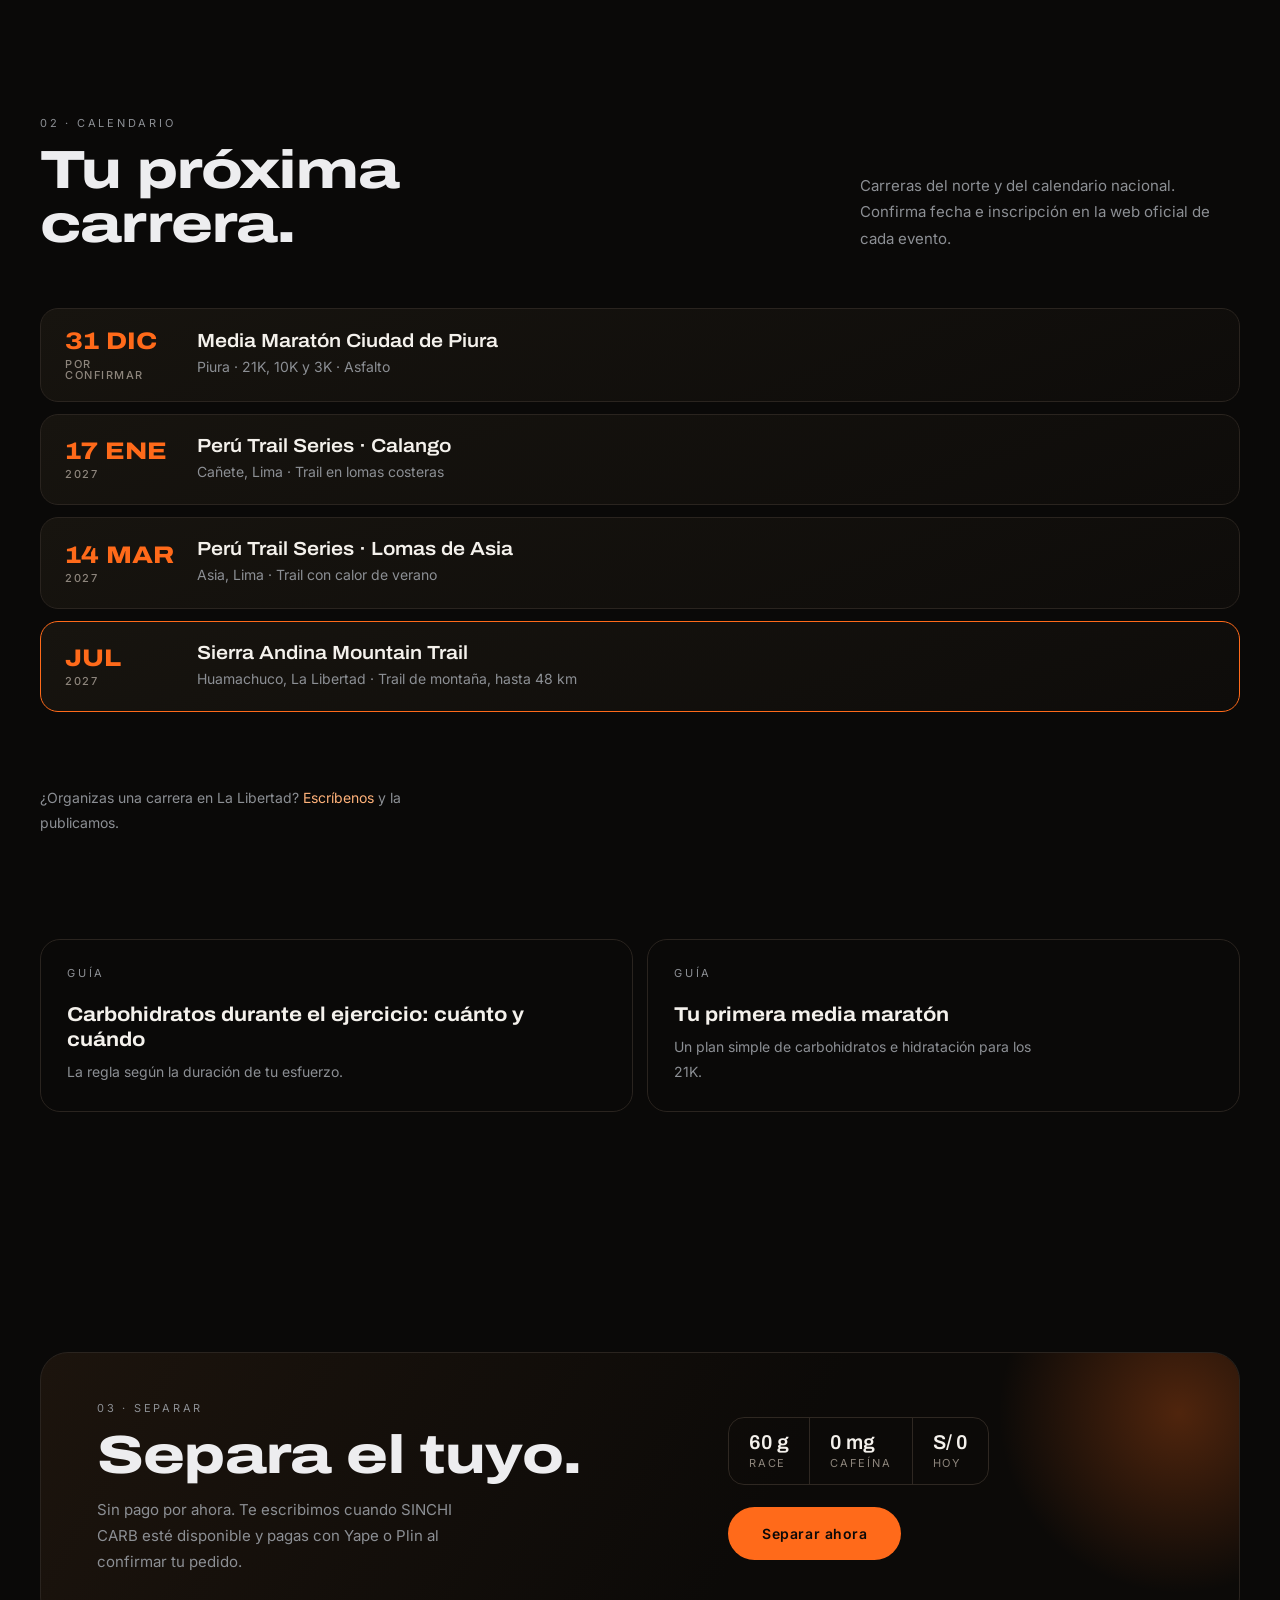
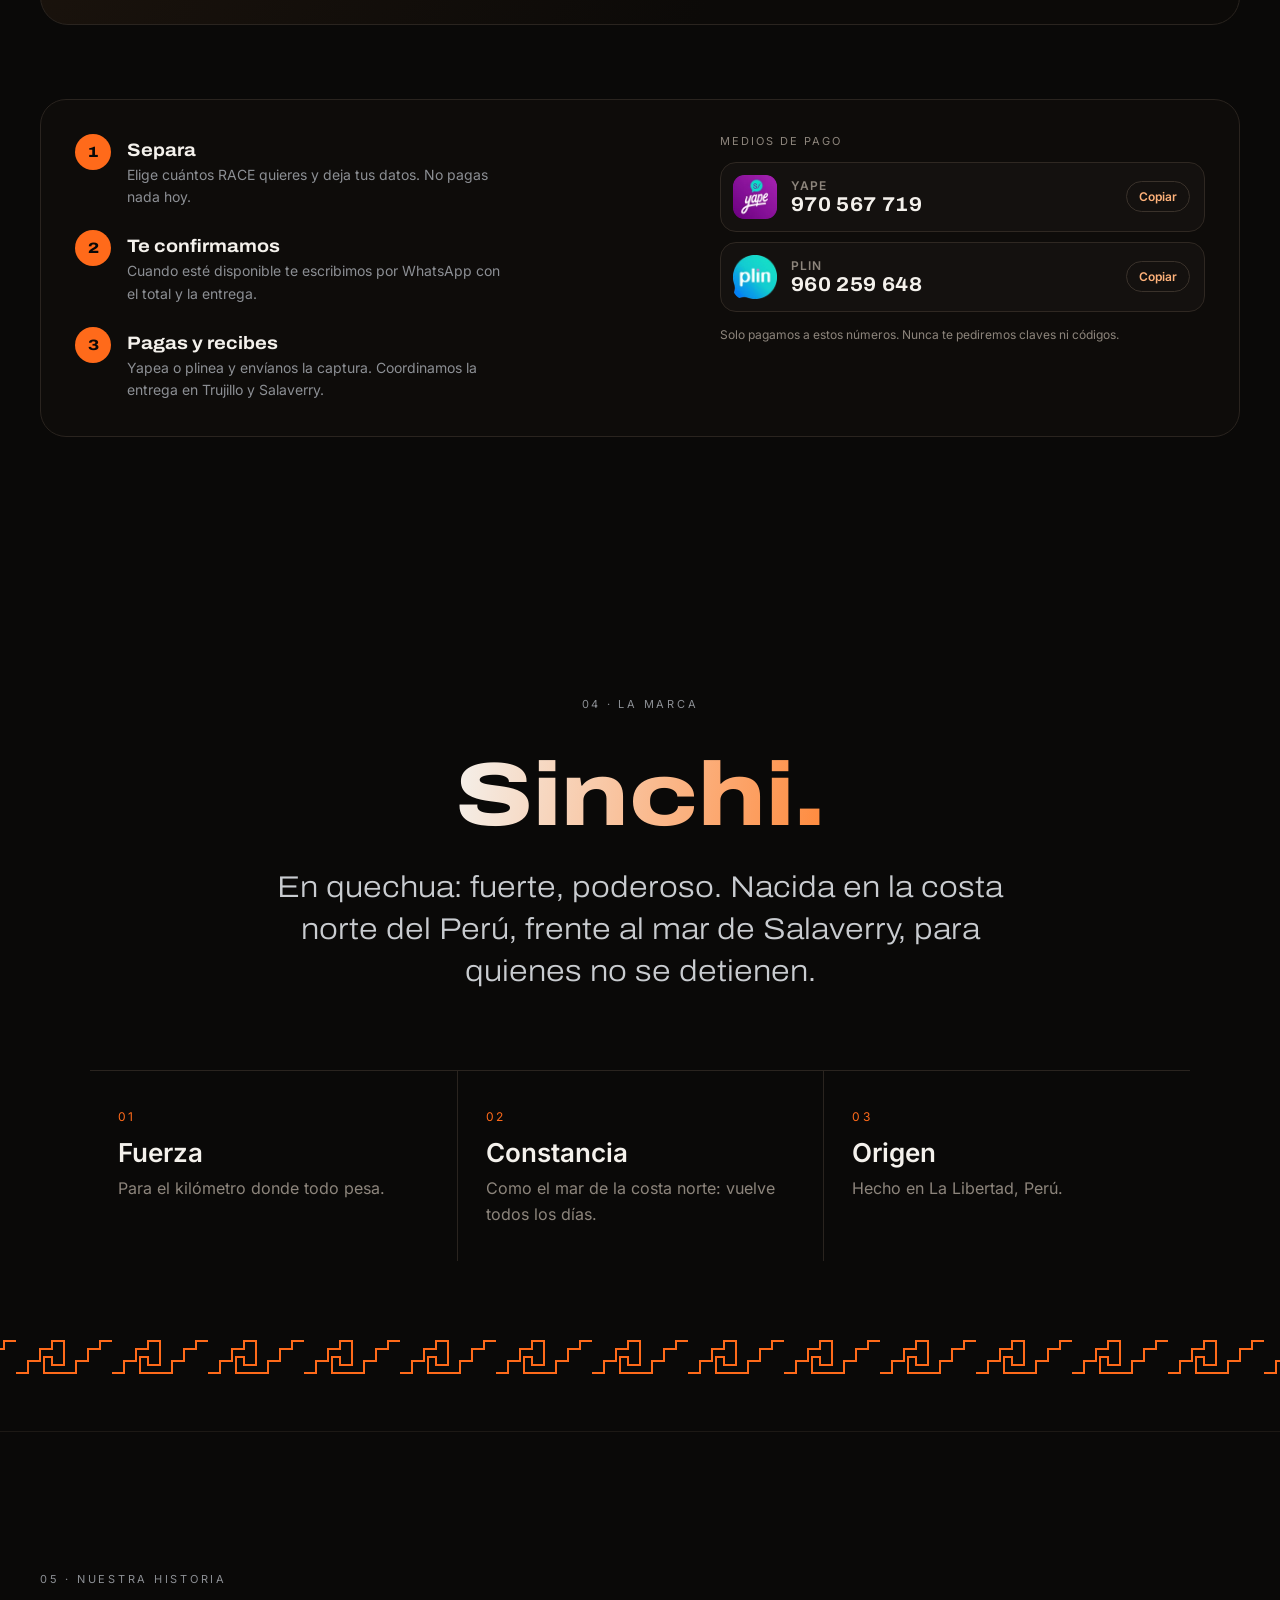
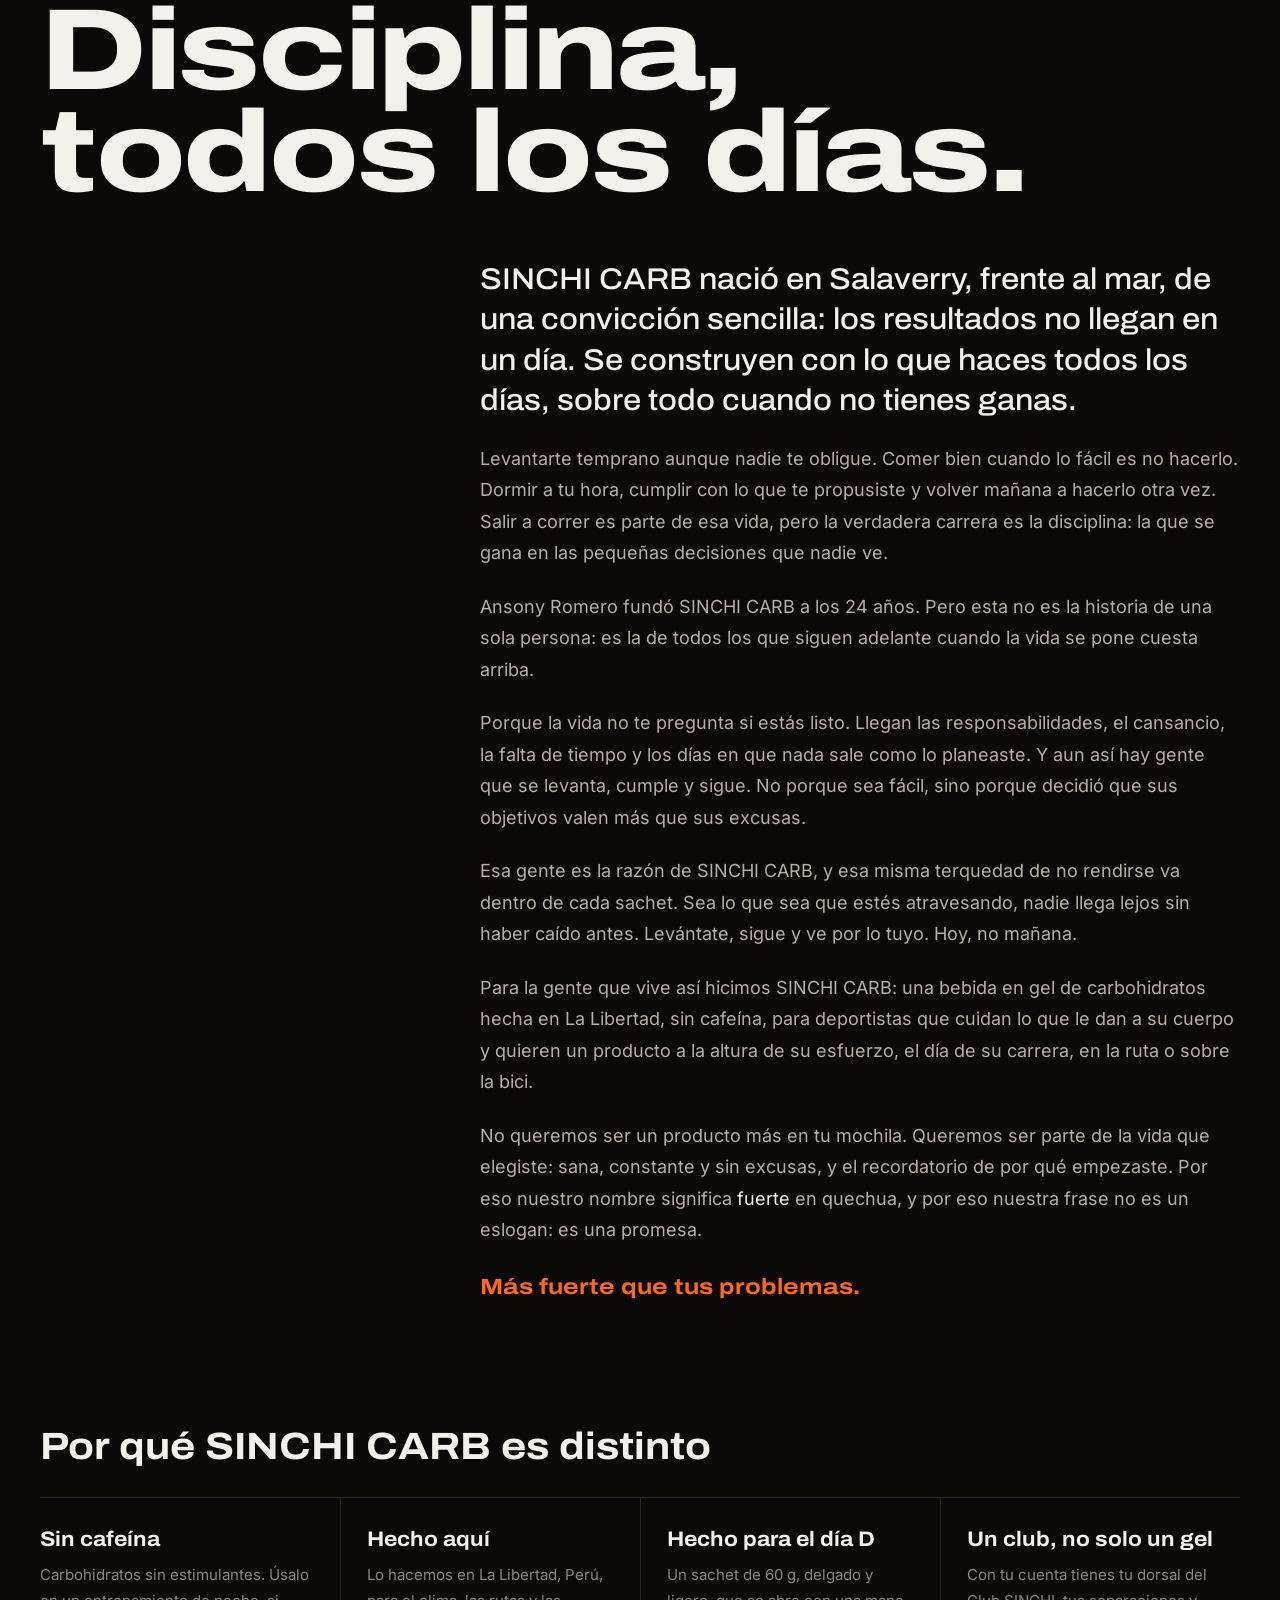
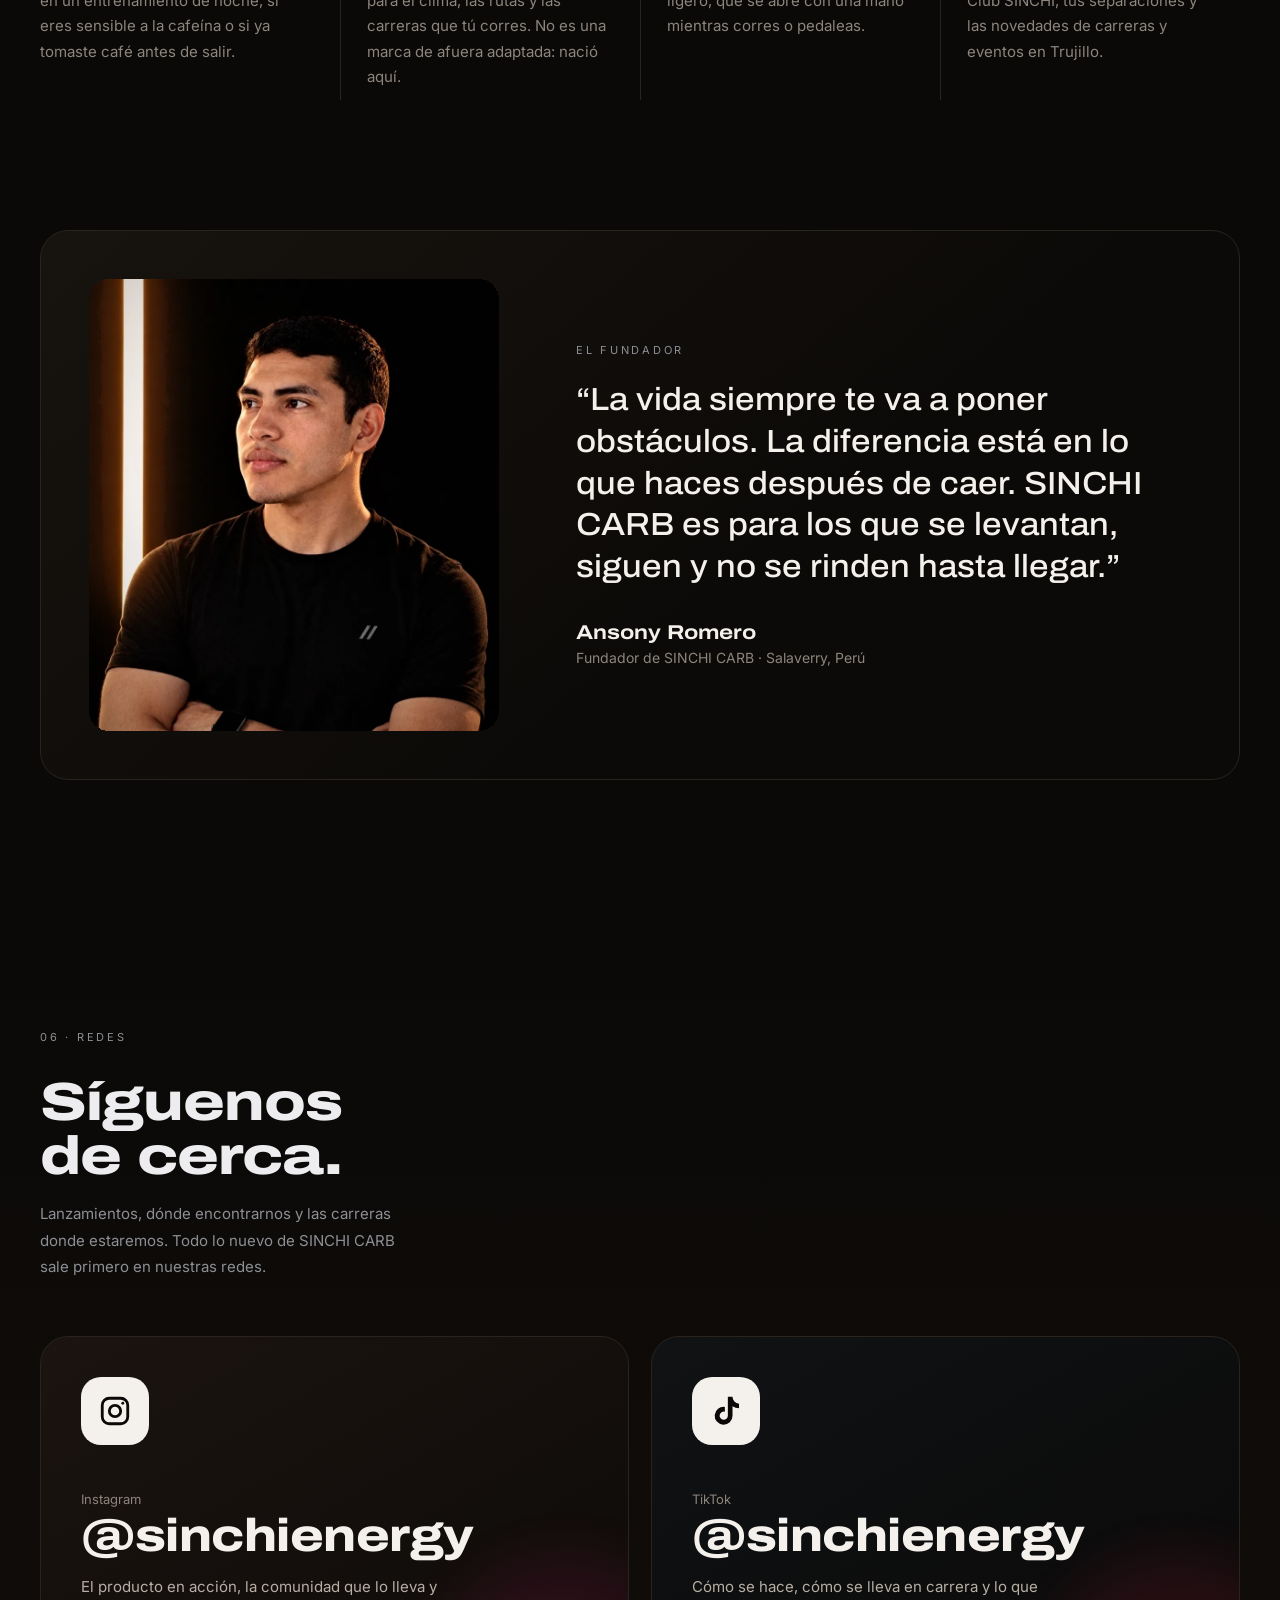
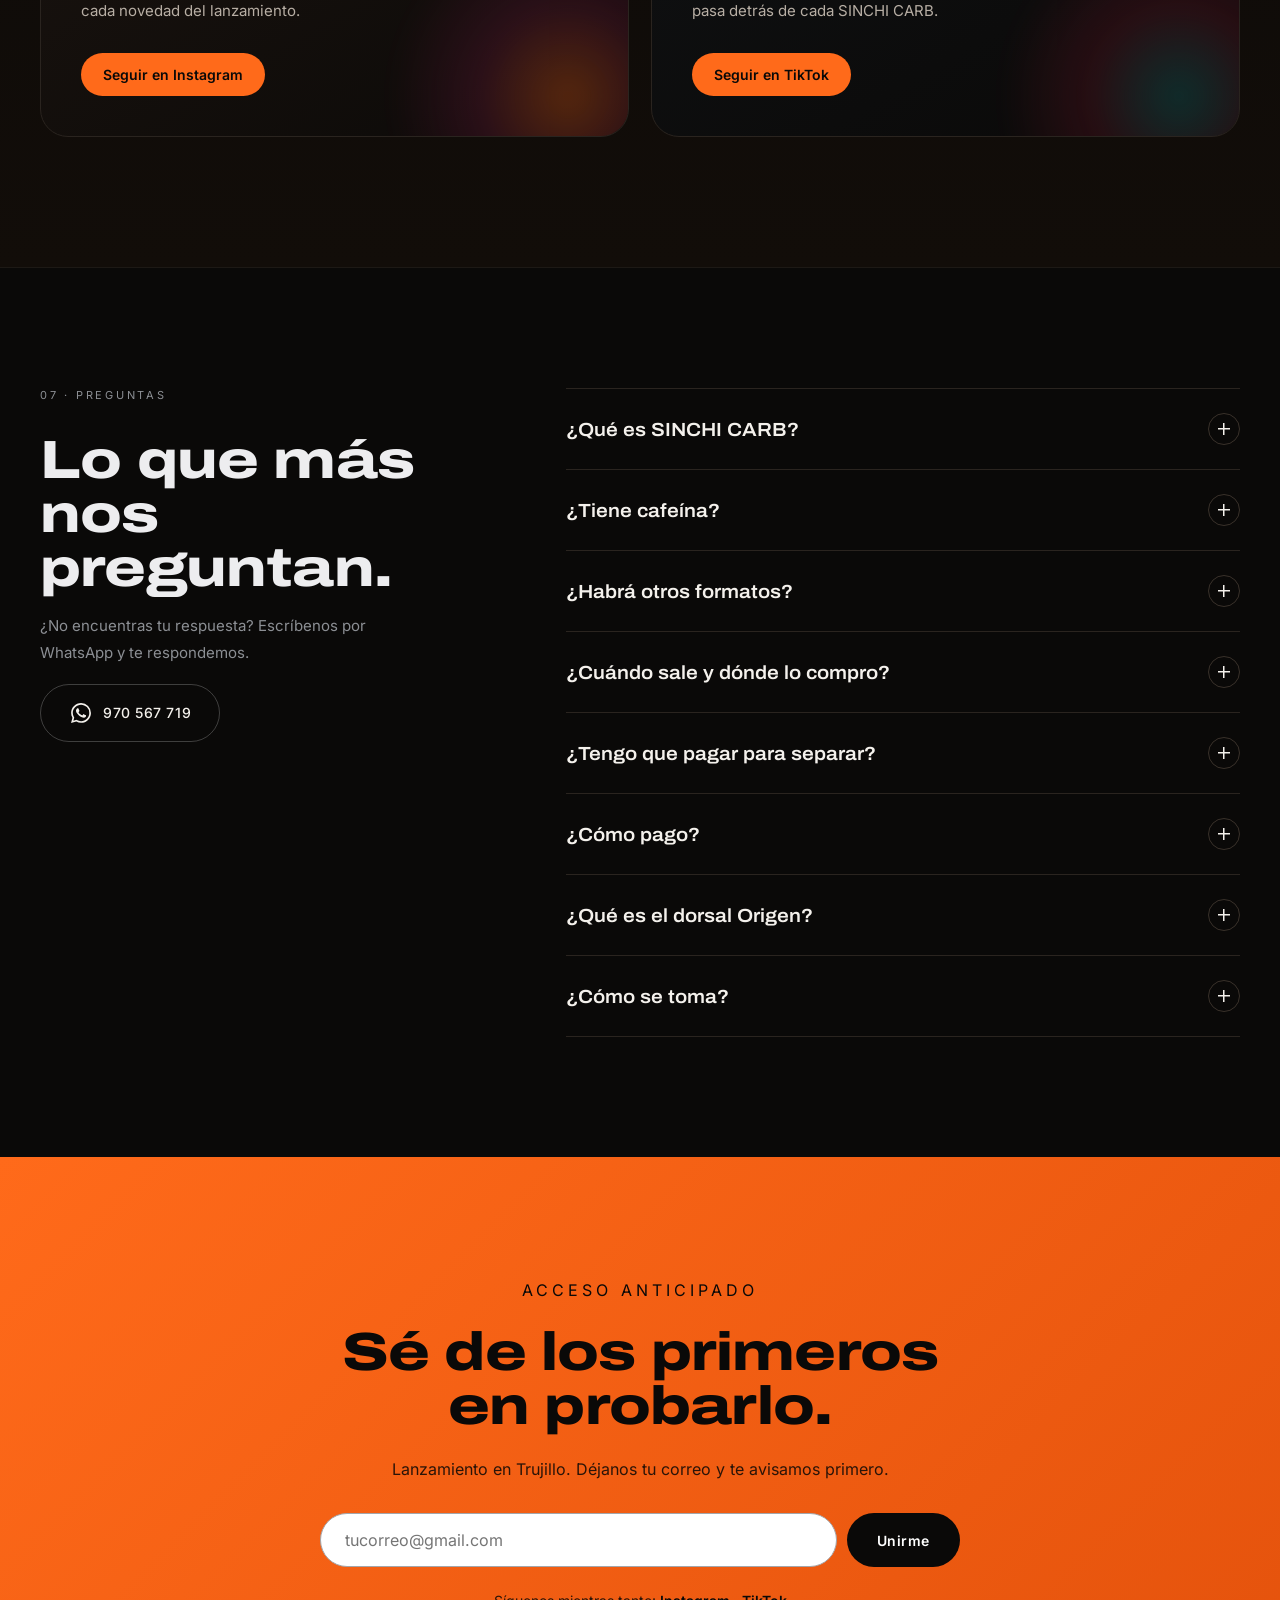
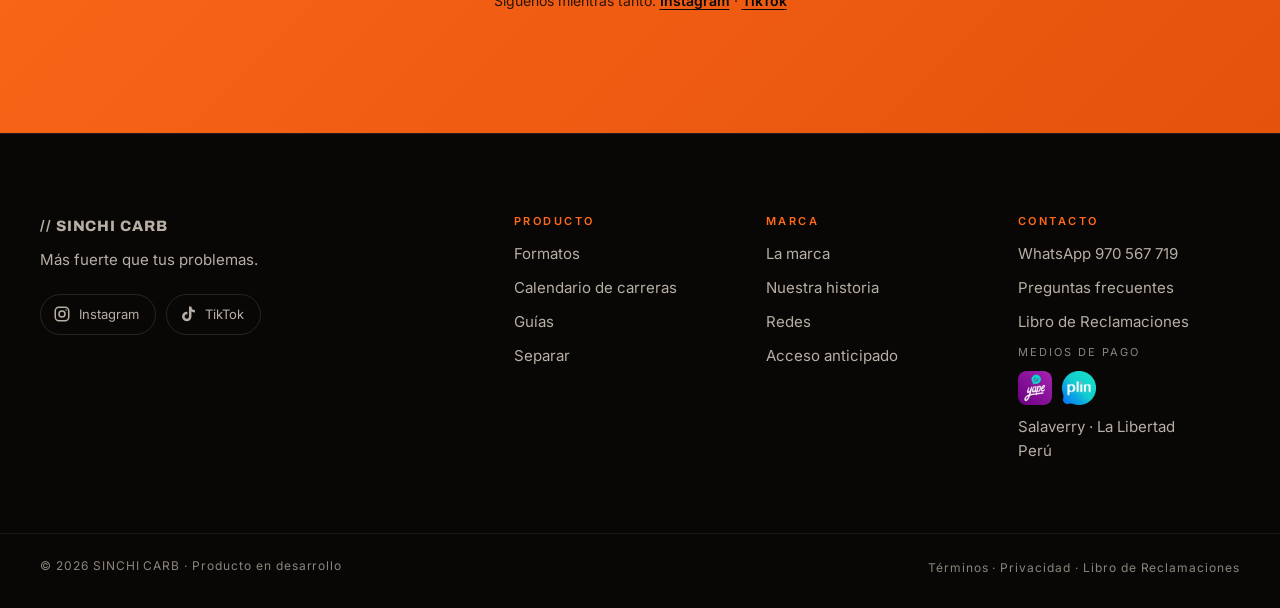
==== commit 1add39f5: "Fundador: rol sin edad; la edad queda solo en la historia Co-Authored-By: Claude Opus 5.5 <noreply@a" ====
--- a/index.html
+++ b/index.html
@@ -271,7 +271,7 @@
         <p class="kicker">EL FUNDADOR</p>
         <blockquote>“La vida siempre te va a poner obstáculos. La diferencia está en lo que haces después de caer. SINCHI CARB es para los que se levantan, siguen y no se rinden hasta llegar.”</blockquote>
         <p class="fund-name">Ansony Romero</p>
-        <p class="fund-role">Fundó SINCHI CARB a los 24 años · Salaverry, Perú</p>
+        <p class="fund-role">Fundador de SINCHI CARB · Salaverry, Perú</p>
       </figcaption>
     </figure>
   </div>
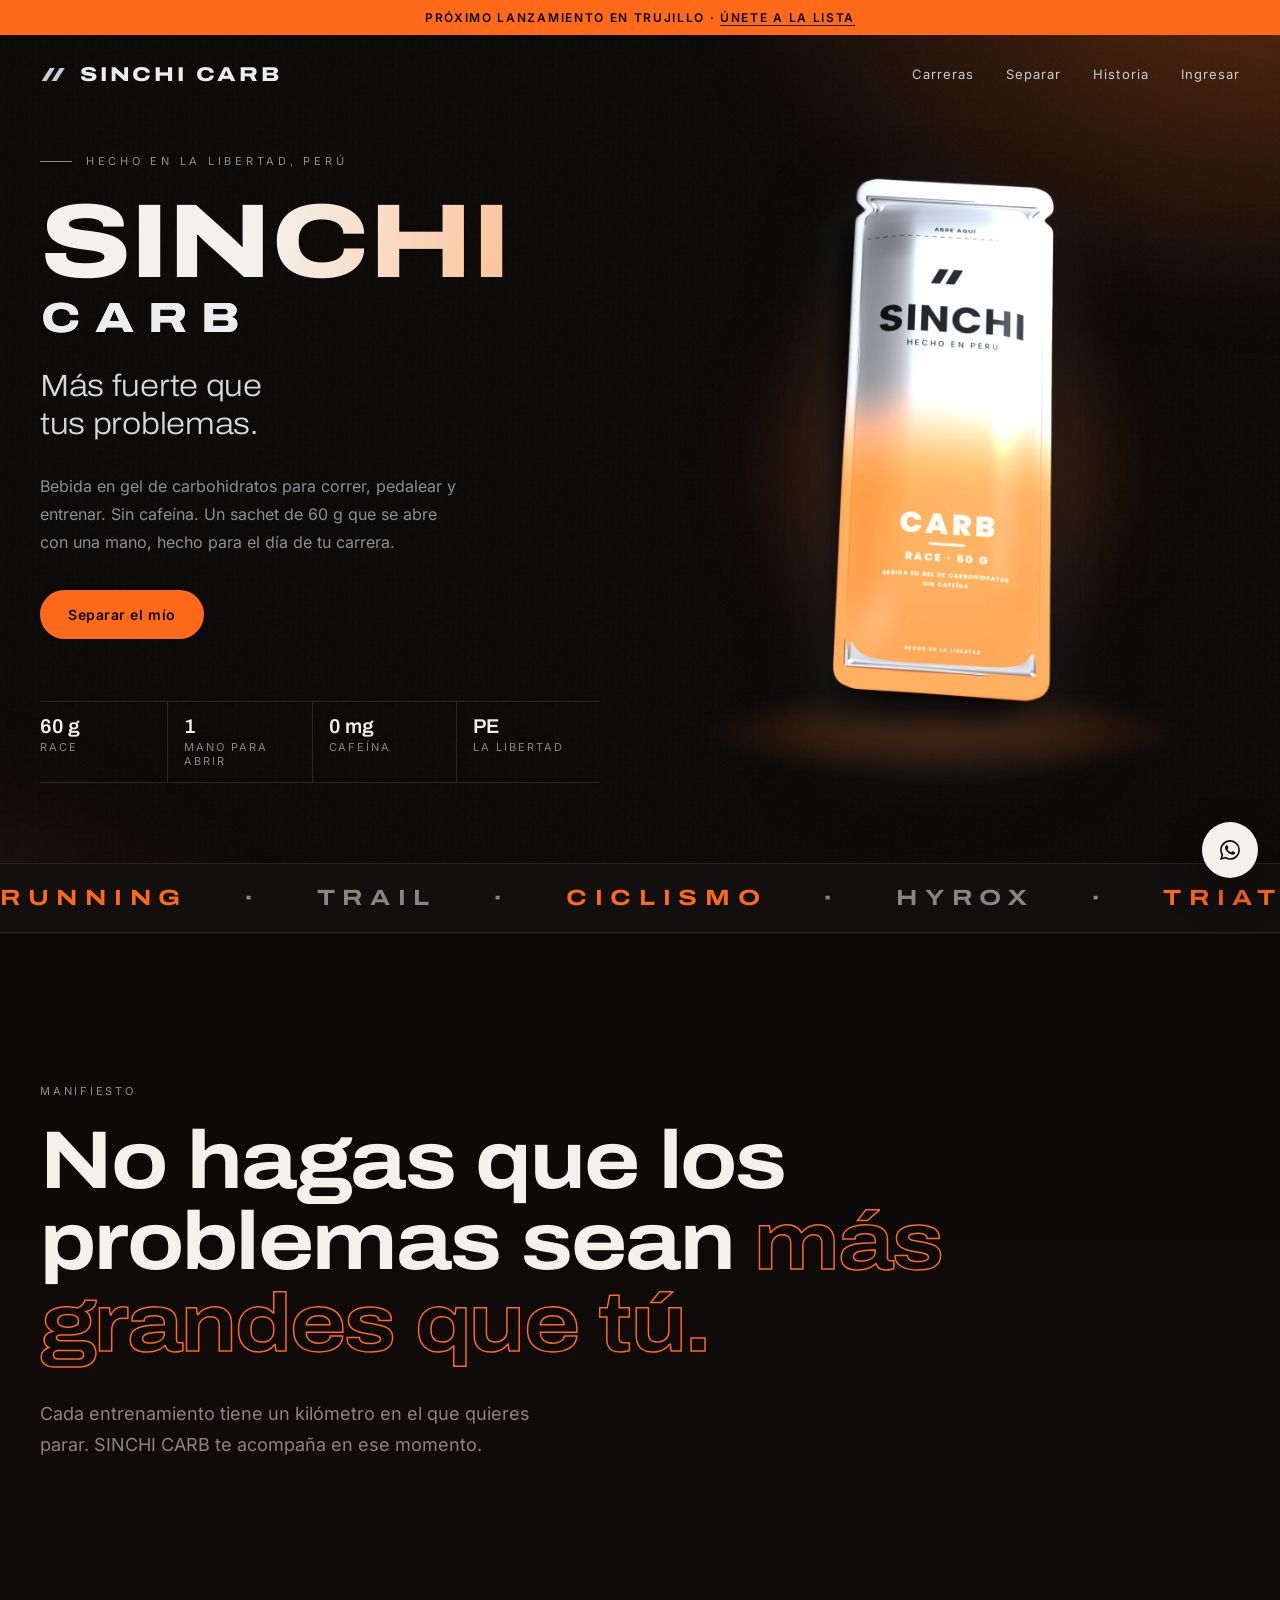
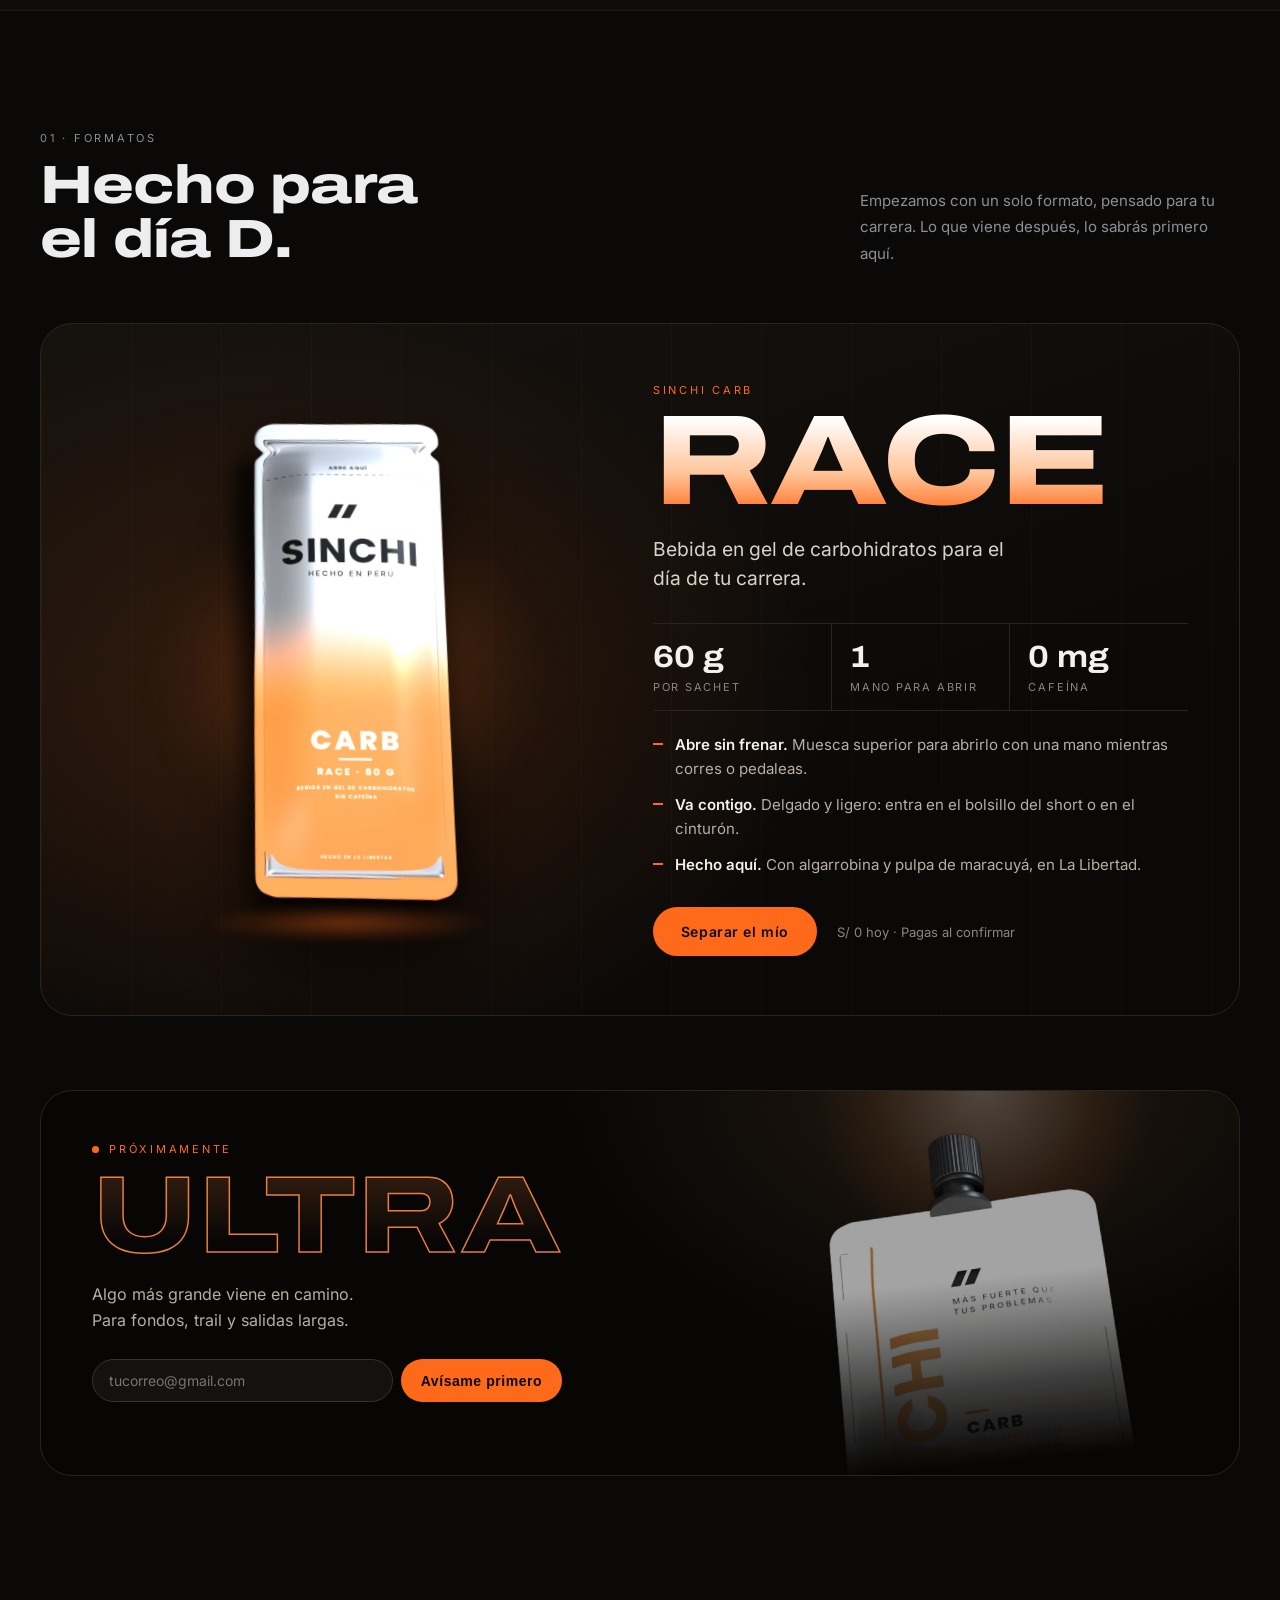
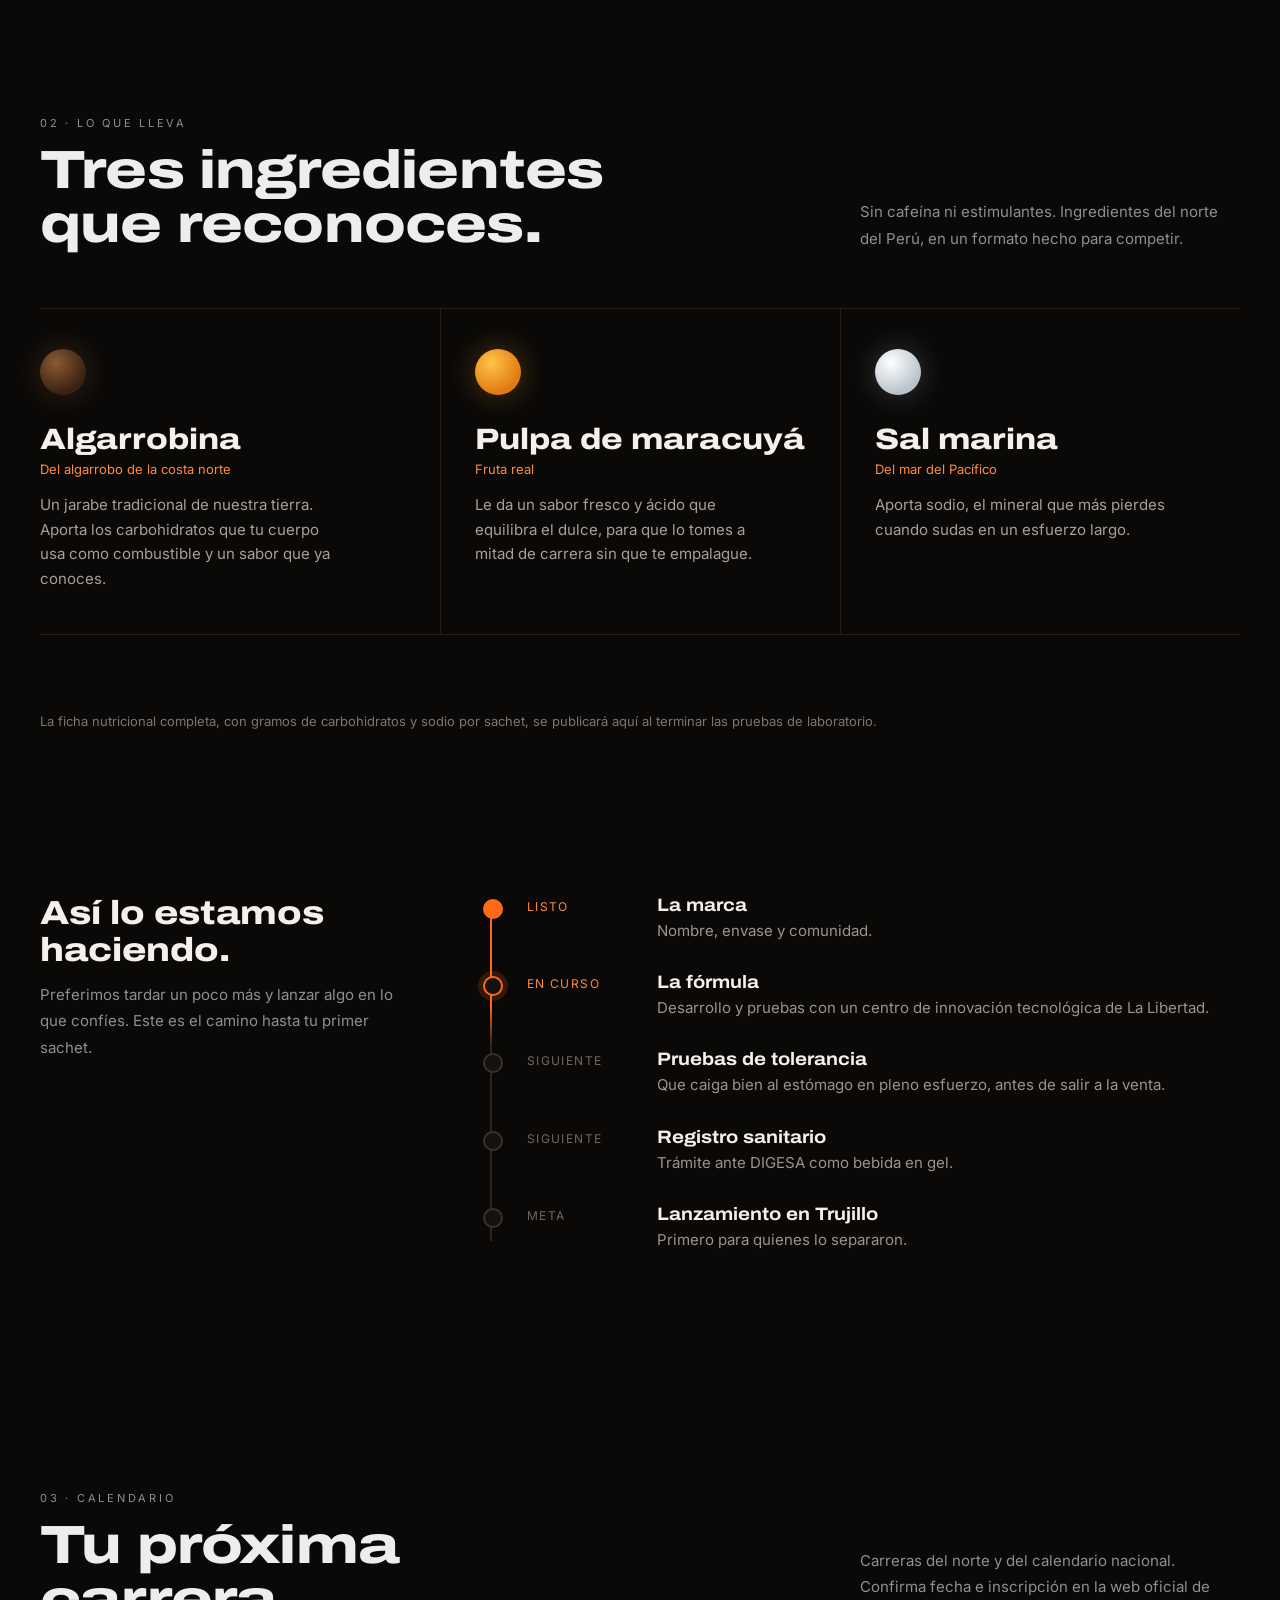
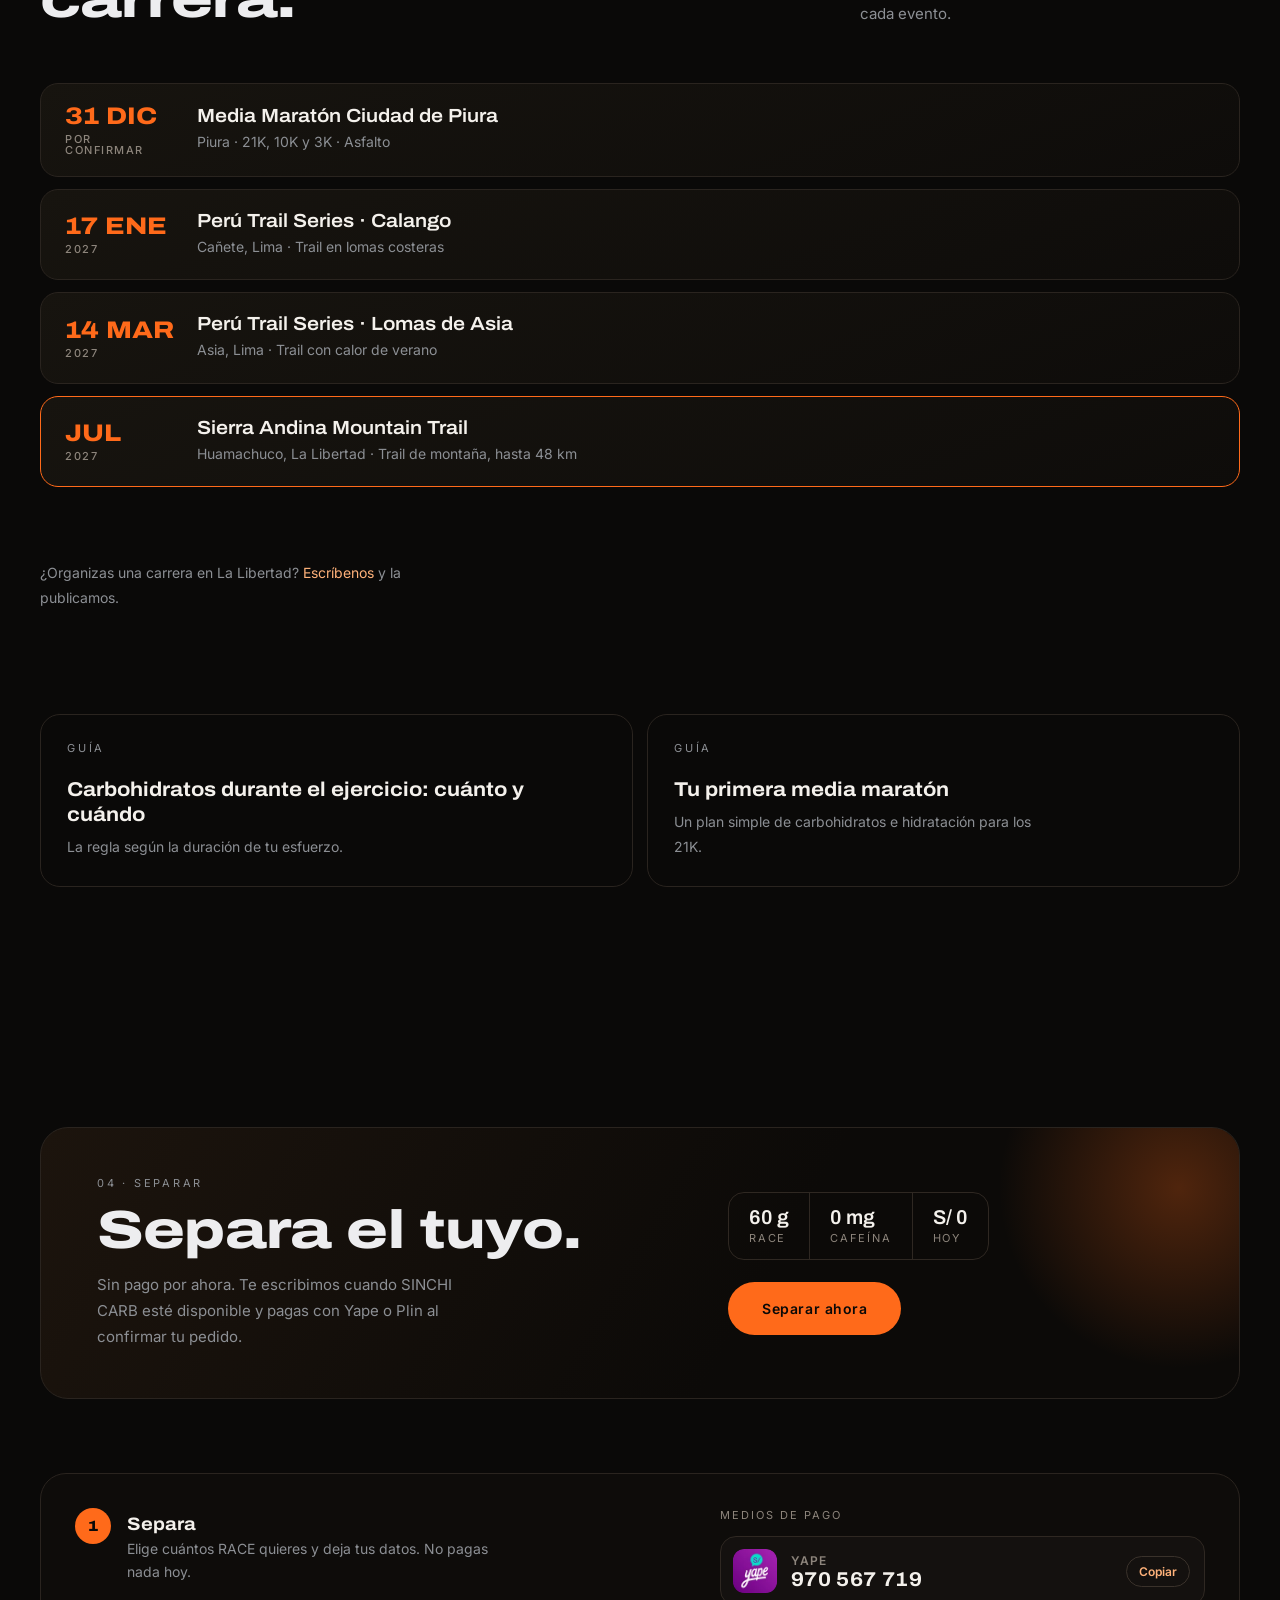
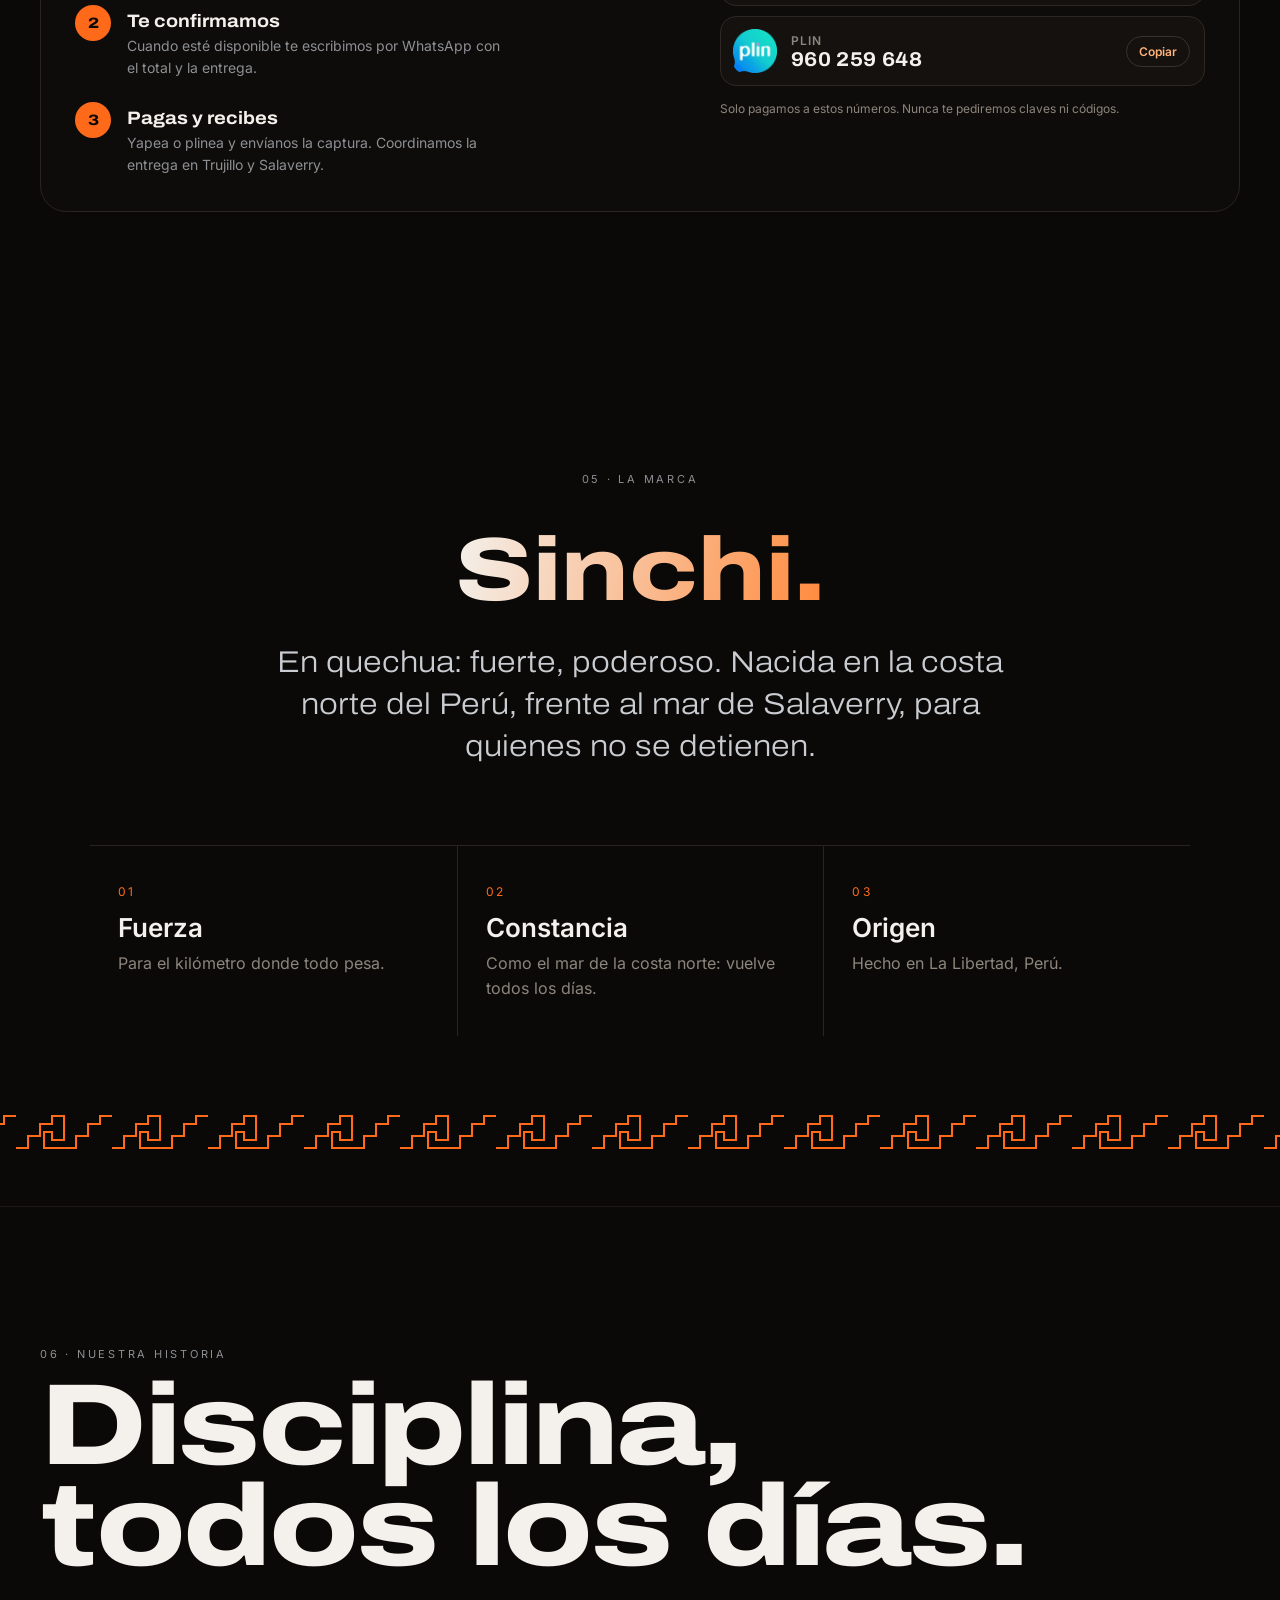
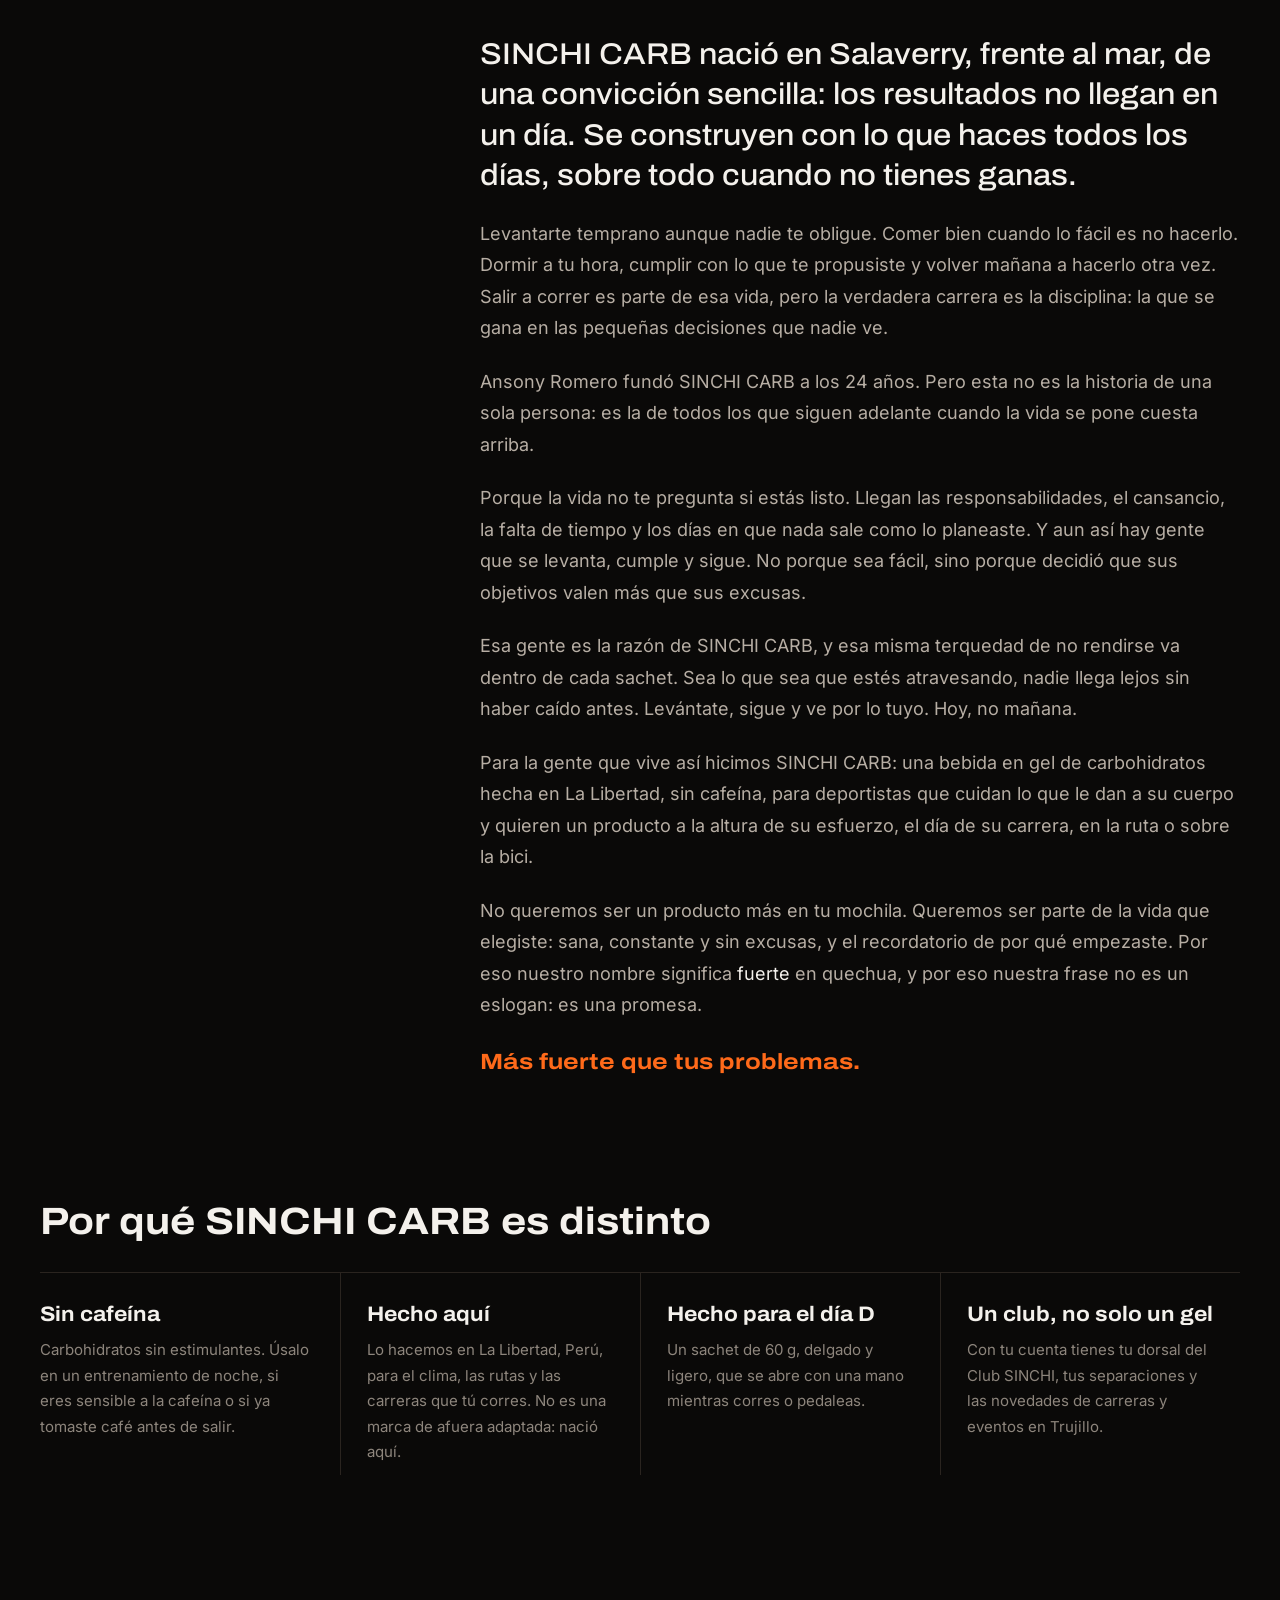
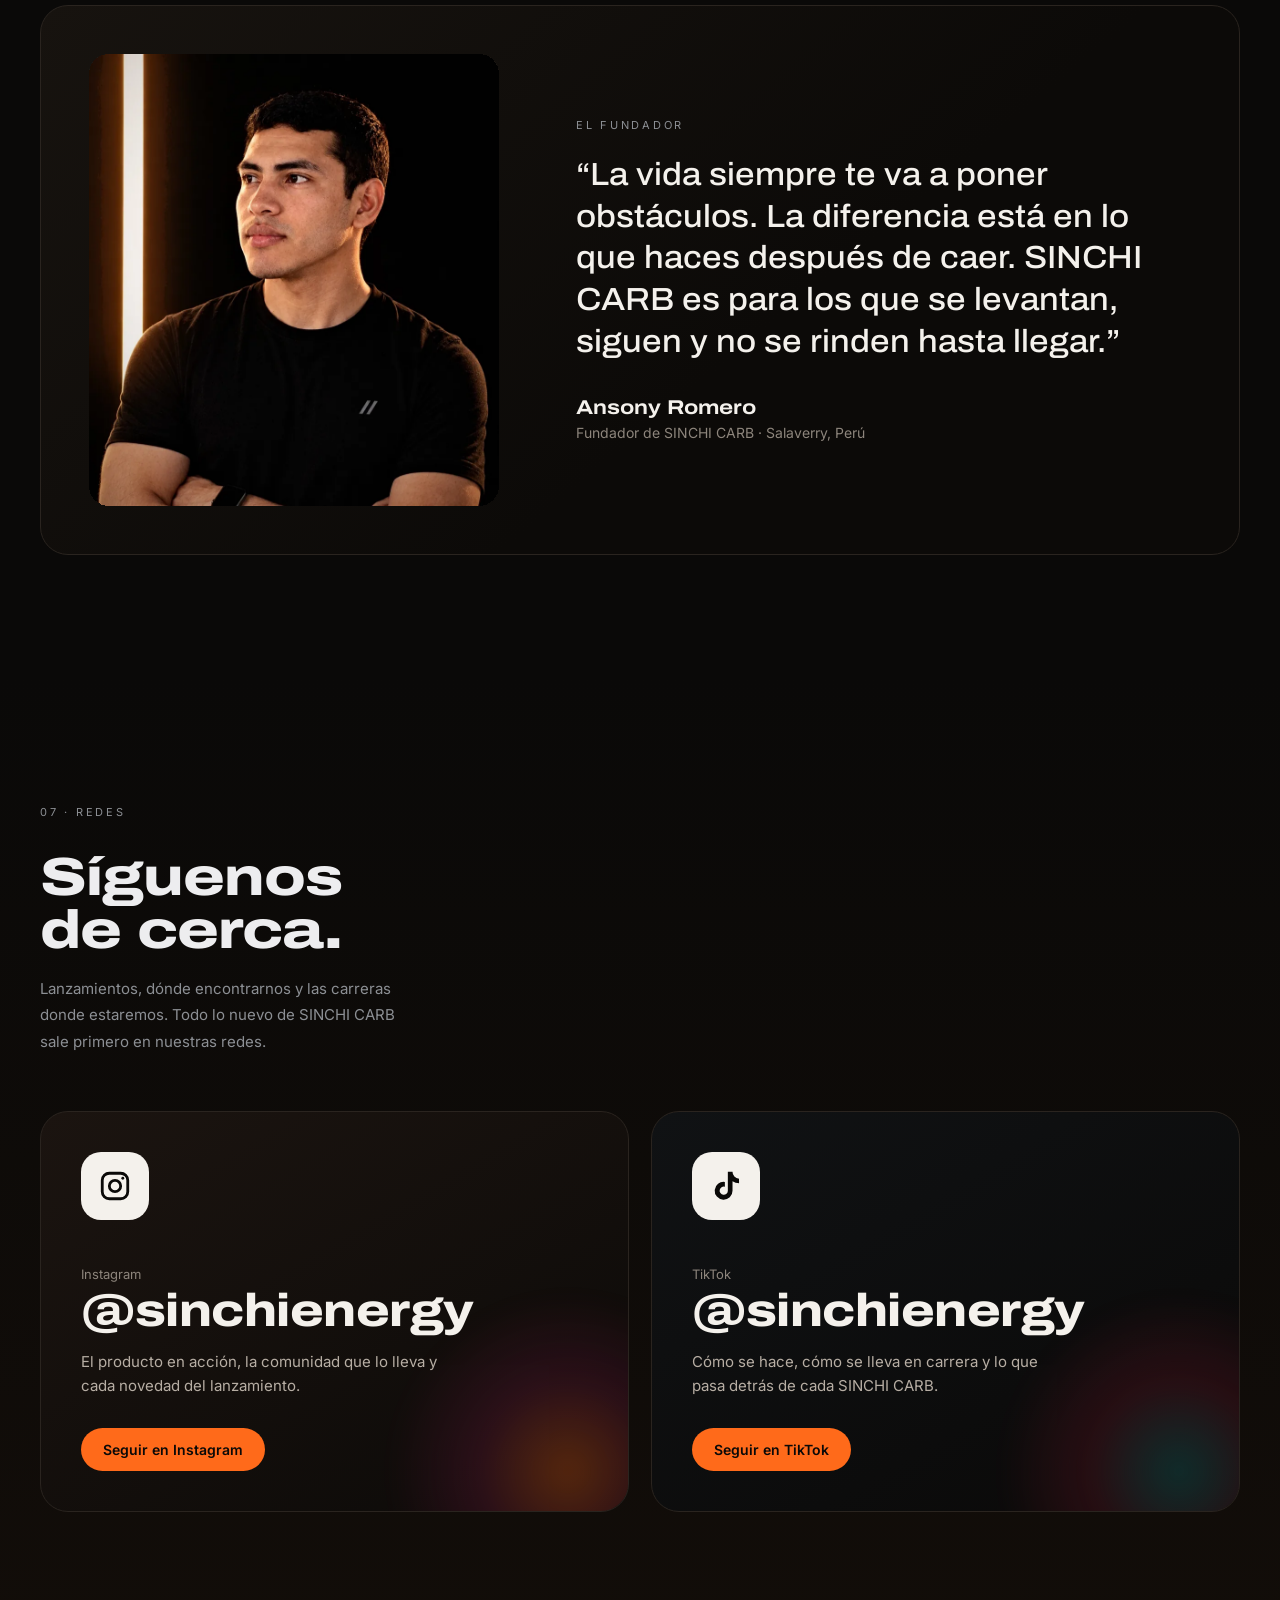
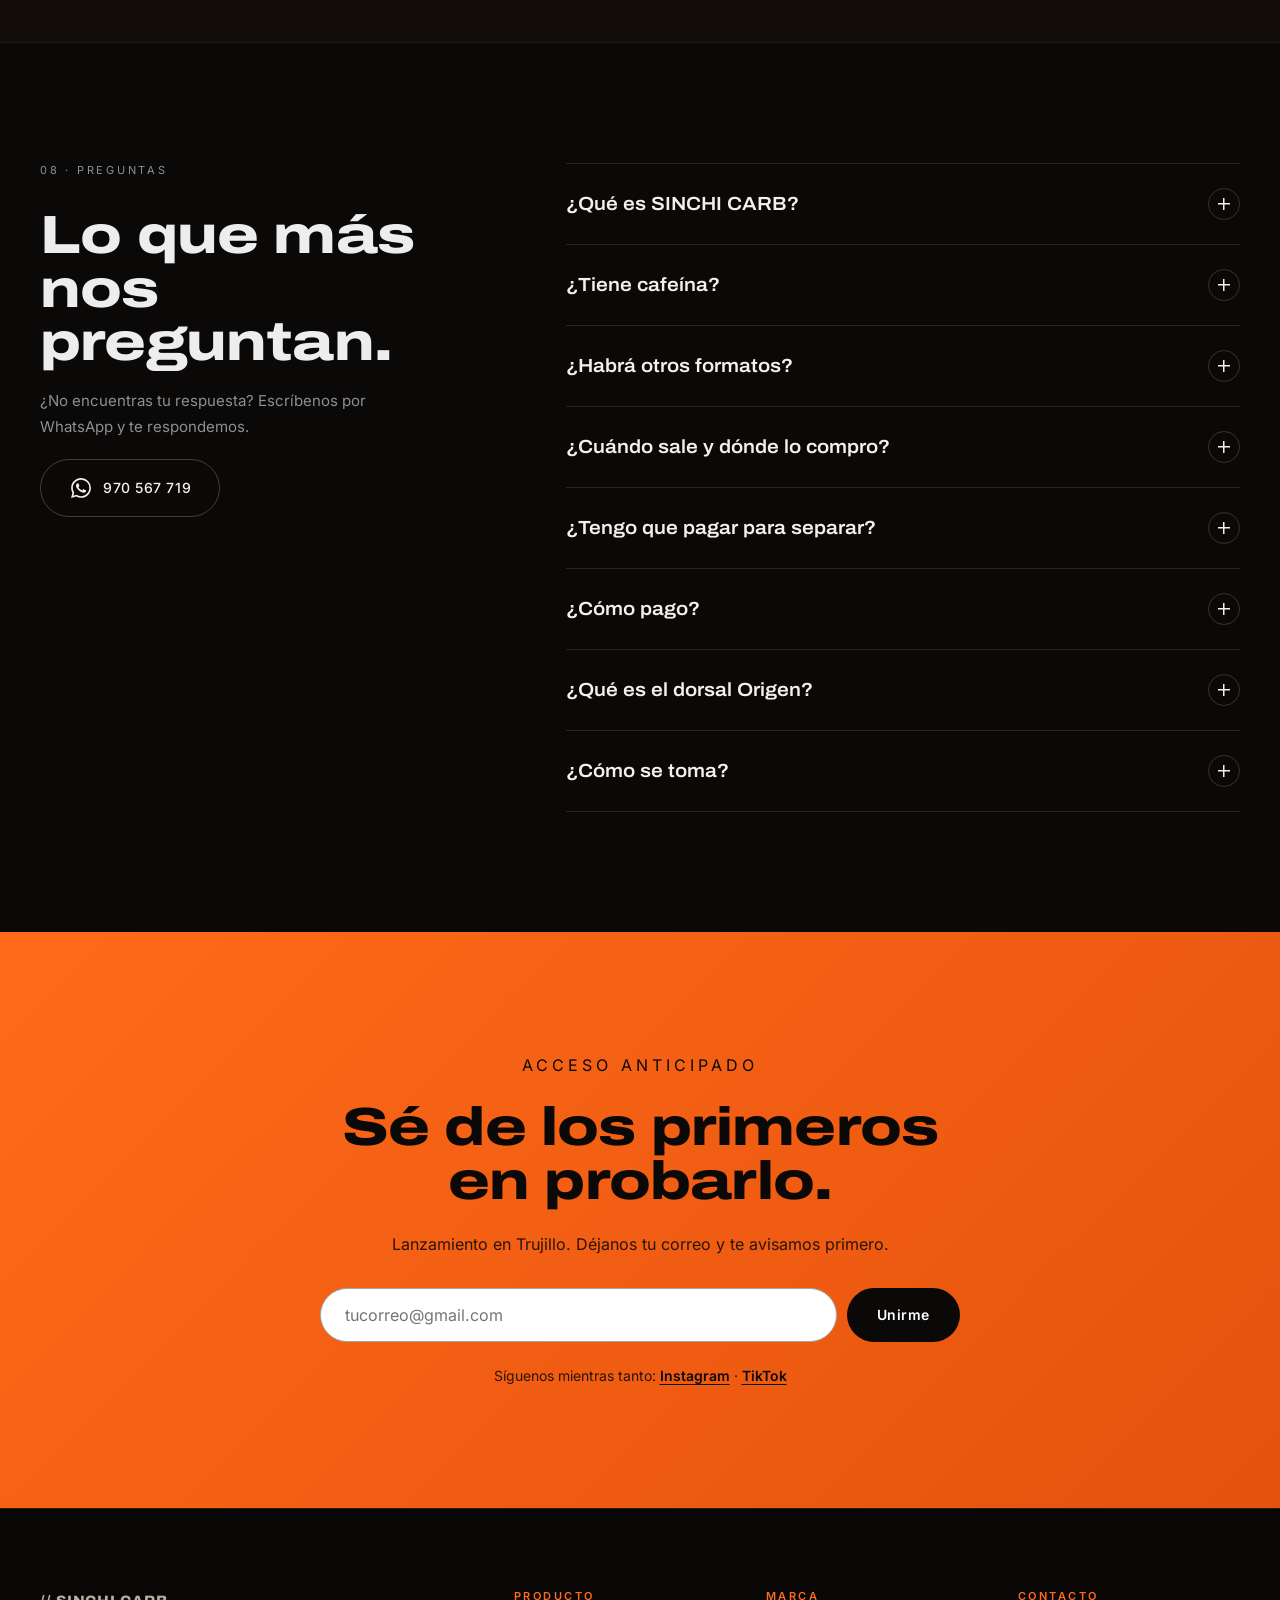
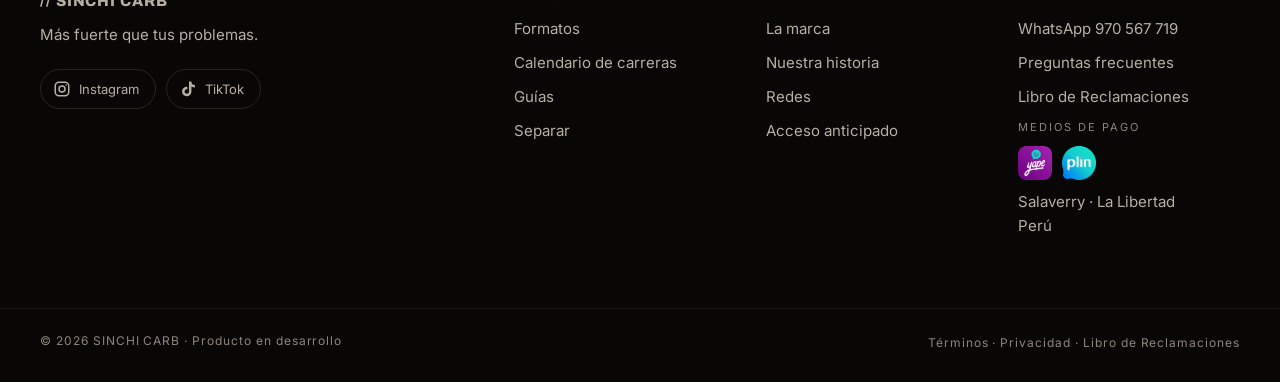
==== commit 30abfad9: "Nueva sección: Lo que lleva (ingredientes) y Así lo estamos haciendo (camino al lanzamiento) Co-Auth" ====
--- a/index.html
+++ b/index.html
@@ -33,7 +33,7 @@
 <meta name="twitter:image" content="https://sinchienergy.com/assets/og.jpg?v=5">
 <script type="application/ld+json">{"@context":"https://schema.org","@type":"Organization","name":"SINCHI CARB","alternateName":"SINCHI","url":"https://sinchienergy.com/","logo":"https://sinchienergy.com/icons/icon-512.png","slogan":"Más fuerte que tus problemas.","sameAs":["https://www.instagram.com/sinchienergy/","https://www.tiktok.com/@sinchienergy"]}</script>
 <link rel="preload" as="image" href="assets/race-600.webp?v=3" fetchpriority="high">
-<link rel="stylesheet" href="styles.css?v=27">
+<link rel="stylesheet" href="styles.css?v=28">
 <!-- Google Analytics -->
 <script>addEventListener('load',function(){setTimeout(function(){var s=document.createElement('script');s.async=true;s.src='https://www.googletagmanager.com/gtag/js?id=G-M9N4279ZE2';document.head.appendChild(s);},1500);});</script>
 <script>window.dataLayer=window.dataLayer||[];function gtag(){dataLayer.push(arguments);}gtag('js',new Date());gtag('config','G-M9N4279ZE2',{allow_google_signals:false,allow_ad_personalization_signals:false});</script>
@@ -139,6 +139,36 @@
   </div>
 </section>
 
+<section class="section wrap" id="ingredientes">
+  <div class="section-head reveal">
+    <div>
+      <p class="kicker">02 · LO QUE LLEVA</p>
+      <h2>Tres ingredientes<br>que reconoces.</h2>
+    </div>
+    <p class="muted">Sin cafeína ni estimulantes. Ingredientes del norte del Perú, en un formato hecho para competir.</p>
+  </div>
+  <div class="ingr reveal">
+    <article class="ing"><span class="ing-dot ing-a"></span><h3>Algarrobina</h3><p class="ing-src">Del algarrobo de la costa norte</p><p>Un jarabe tradicional de nuestra tierra. Aporta los carbohidratos que tu cuerpo usa como combustible y un sabor que ya conoces.</p></article>
+    <article class="ing"><span class="ing-dot ing-b"></span><h3>Pulpa de maracuyá</h3><p class="ing-src">Fruta real</p><p>Le da un sabor fresco y ácido que equilibra el dulce, para que lo tomes a mitad de carrera sin que te empalague.</p></article>
+    <article class="ing"><span class="ing-dot ing-c"></span><h3>Sal marina</h3><p class="ing-src">Del mar del Pacífico</p><p>Aporta sodio, el mineral que más pierdes cuando sudas en un esfuerzo largo.</p></article>
+  </div>
+  <p class="ing-note reveal">La ficha nutricional completa, con gramos de carbohidratos y sodio por sachet, se publicará aquí al terminar las pruebas de laboratorio.</p>
+
+  <div class="road reveal">
+    <div class="road-head">
+      <h3>Así lo estamos haciendo.</h3>
+      <p class="muted">Preferimos tardar un poco más y lanzar algo en lo que confíes. Este es el camino hasta tu primer sachet.</p>
+    </div>
+    <ol class="road-steps">
+      <li class="is-done"><span class="rs-state">Listo</span><b>La marca</b><p>Nombre, envase y comunidad.</p></li>
+      <li class="is-now"><span class="rs-state">En curso</span><b>La fórmula</b><p>Desarrollo y pruebas con un centro de innovación tecnológica de La Libertad.</p></li>
+      <li><span class="rs-state">Siguiente</span><b>Pruebas de tolerancia</b><p>Que caiga bien al estómago en pleno esfuerzo, antes de salir a la venta.</p></li>
+      <li><span class="rs-state">Siguiente</span><b>Registro sanitario</b><p>Trámite ante DIGESA como bebida en gel.</p></li>
+      <li><span class="rs-state">Meta</span><b>Lanzamiento en Trujillo</b><p>Primero para quienes lo separaron.</p></li>
+    </ol>
+  </div>
+</section>
+
 <section class="section wrap" id="novedades" hidden>
   <div class="section-head reveal">
     <div>
@@ -153,7 +183,7 @@
 <section class="section wrap" id="carreras">
   <div class="section-head reveal">
     <div>
-      <p class="kicker">02 · CALENDARIO</p>
+      <p class="kicker">03 · CALENDARIO</p>
       <h2>Tu próxima<br>carrera.</h2>
     </div>
     <p class="muted">Carreras del norte y del calendario nacional. Confirma fecha e inscripción en la web oficial de cada evento.</p>
@@ -175,7 +205,7 @@
 <section class="section wrap" id="separar">
   <div class="sep-card reveal">
     <div class="sep-copy">
-      <p class="kicker">03 · SEPARAR</p>
+      <p class="kicker">04 · SEPARAR</p>
       <h2>Separa el tuyo.</h2>
       <p class="muted">Sin pago por ahora. Te escribimos cuando SINCHI CARB esté disponible y pagas con Yape o Plin al confirmar tu pedido.</p>
     </div>
@@ -225,7 +255,7 @@
 </section>
 
 <section class="brand wrap reveal" id="marca">
-  <p class="kicker">04 · LA MARCA</p>
+  <p class="kicker">05 · LA MARCA</p>
   <p class="brand-word">Sinchi.</p>
   <p class="brand-text">En quechua: fuerte, poderoso. Nacida en la costa norte del Perú, frente al mar de Salaverry, para quienes no se detienen.</p>
   <div class="pillars">
@@ -238,7 +268,7 @@
 <section class="historia" id="historia">
   <div class="wrap">
     <div class="hist-head reveal">
-      <p class="kicker">05 · NUESTRA HISTORIA</p>
+      <p class="kicker">06 · NUESTRA HISTORIA</p>
       <h2 class="hist-title">Disciplina,<br>todos los días.</h2>
     </div>
     <div class="hist-body reveal">
@@ -280,7 +310,7 @@
 <section class="redes" id="redes">
   <div class="wrap">
     <div class="redes-head reveal">
-      <p class="kicker">06 · REDES</p>
+      <p class="kicker">07 · REDES</p>
       <h2>Síguenos<br>de cerca.</h2>
       <p class="muted">Lanzamientos, dónde encontrarnos y las carreras donde estaremos. Todo lo nuevo de SINCHI CARB sale primero en nuestras redes.</p>
     </div>
@@ -306,7 +336,7 @@
 <section class="faq" id="preguntas">
   <div class="wrap faq-grid">
     <div class="faq-head reveal">
-      <p class="kicker">07 · PREGUNTAS</p>
+      <p class="kicker">08 · PREGUNTAS</p>
       <h2>Lo que más<br>nos preguntan.</h2>
       <p class="muted">¿No encuentras tu respuesta? Escríbenos por WhatsApp y te respondemos.</p>
       <a class="btn btn-ghost wa-inline" href="https://wa.me/51970567719?text=Hola%20SINCHI%20CARB%2C%20quiero%20saber%20m%C3%A1s%20sobre%20el%20gel." target="_blank" rel="noopener"><svg viewBox="0 0 24 24" width="24" height="24" aria-hidden="true"><path fill="currentColor" d="M12.04 2C6.58 2 2.13 6.45 2.13 11.91c0 1.75.46 3.45 1.32 4.95L2.05 22l5.25-1.38a9.9 9.9 0 0 0 4.74 1.21h.01c5.46 0 9.91-4.45 9.91-9.91A9.85 9.85 0 0 0 12.04 2zm0 18.15h-.01a8.23 8.23 0 0 1-4.19-1.15l-.3-.18-3.12.82.83-3.04-.2-.31a8.2 8.2 0 0 1-1.26-4.38c0-4.54 3.7-8.24 8.25-8.24 2.2 0 4.27.86 5.83 2.42a8.18 8.18 0 0 1 2.41 5.83c0 4.55-3.7 8.25-8.24 8.25zm4.52-6.16c-.25-.12-1.47-.72-1.69-.81-.23-.08-.39-.12-.56.13-.16.25-.64.81-.79.97-.14.17-.29.19-.54.06-.25-.12-1.05-.39-1.99-1.23-.74-.66-1.23-1.47-1.38-1.72-.14-.25-.02-.38.11-.51.11-.11.25-.29.37-.43.13-.15.17-.25.25-.42.08-.16.04-.31-.02-.43-.06-.13-.56-1.34-.76-1.84-.2-.48-.41-.42-.56-.43h-.48c-.17 0-.43.06-.66.31-.22.25-.86.85-.86 2.07 0 1.22.89 2.4 1.01 2.56.12.17 1.75 2.67 4.23 3.74.59.26 1.05.41 1.41.52.59.19 1.13.16 1.56.1.48-.07 1.47-.6 1.67-1.18.21-.58.21-1.07.14-1.18-.06-.1-.22-.16-.47-.28z"/></svg><span>970 567 719</span></a>
--- a/styles.css
+++ b/styles.css
@@ -227,3 +227,37 @@
 .fund-foto{aspect-ratio:900/992}
 .fund-foto picture{position:absolute;inset:0;z-index:1}
 .fund-foto img{filter:none!important;object-position:50% 30%}
+
+/* v28 · ingredientes + camino */
+.ingr{display:grid;grid-template-columns:repeat(3,minmax(0,1fr));border-top:1px solid #24201C;border-bottom:1px solid #24201C}
+.ing{position:relative;padding:40px 34px 42px 0}
+.ing+.ing{padding-left:34px;border-left:1px solid #24201C}
+.ing-dot{display:block;width:46px;height:46px;border-radius:50%;margin-bottom:28px}
+.ing-a{background:radial-gradient(circle at 35% 30%,#8A5A33,#3A2112 70%);box-shadow:0 0 30px rgba(138,90,51,.35)}
+.ing-b{background:radial-gradient(circle at 35% 30%,#FFC447,#E07A12 70%);box-shadow:0 0 30px rgba(255,170,40,.3)}
+.ing-c{background:radial-gradient(circle at 35% 30%,#FFFFFF,#B9C3CC 70%);box-shadow:0 0 30px rgba(220,230,240,.22)}
+.ing h3{margin:0;font-family:Archivo,Inter,sans-serif;font-stretch:118%;font-weight:800;font-size:clamp(24px,2.3vw,32px);color:#F4F1EC}
+.ing-src{margin:6px 0 16px;font-size:13px;color:#FF8A3D}
+.ing p:last-child{margin:0;color:#A7A099;line-height:1.65;font-size:15px;max-width:34ch}
+.ing-note{margin:22px 0 0;font-size:13px;color:#7D766F}
+.road{margin-top:110px;display:grid;grid-template-columns:minmax(0,.8fr) minmax(0,1.6fr);gap:clamp(30px,5vw,80px)}
+.road-head h3{margin:0 0 14px;font-family:Archivo,Inter,sans-serif;font-stretch:118%;font-weight:800;font-size:clamp(26px,2.6vw,36px);line-height:1.1;color:#F4F1EC}
+.road-steps{list-style:none;margin:0;padding:0;position:relative}
+.road-steps:before{content:"";position:absolute;left:7px;top:10px;bottom:10px;width:2px;background:linear-gradient(#FF6A1A 0%,#FF6A1A 30%,#2A2520 42%)}
+.road-steps li{position:relative;padding:0 0 30px 44px;display:grid;grid-template-columns:110px 1fr;column-gap:20px;align-items:baseline}
+.road-steps li:last-child{padding-bottom:0}
+.road-steps li:before{content:"";position:absolute;left:0;top:4px;width:16px;height:16px;border-radius:50%;background:#14110E;border:2px solid #3A332C}
+.road-steps li.is-done:before{background:#FF6A1A;border-color:#FF6A1A}
+.road-steps li.is-now:before{background:#14110E;border-color:#FF6A1A;box-shadow:0 0 0 5px rgba(255,106,26,.16)}
+.rs-state{grid-row:span 2;font-size:12px;letter-spacing:.12em;text-transform:uppercase;color:#6F6861}
+.is-done .rs-state,.is-now .rs-state{color:#FF8A3D}
+.road-steps b{font-family:Archivo,Inter,sans-serif;font-stretch:112%;font-weight:700;font-size:18px;color:#F4F1EC}
+.road-steps p{margin:4px 0 0;color:#9B948D;font-size:15px;line-height:1.55}
+@media (max-width:820px){
+ .ingr{grid-template-columns:1fr}
+ .ing,.ing+.ing{padding:32px 0;border-left:0}
+ .ing+.ing{border-top:1px solid #24201C}
+ .road{grid-template-columns:1fr;margin-top:80px}
+ .road-steps li{grid-template-columns:1fr}
+ .rs-state{grid-row:auto;margin-bottom:4px}
+}
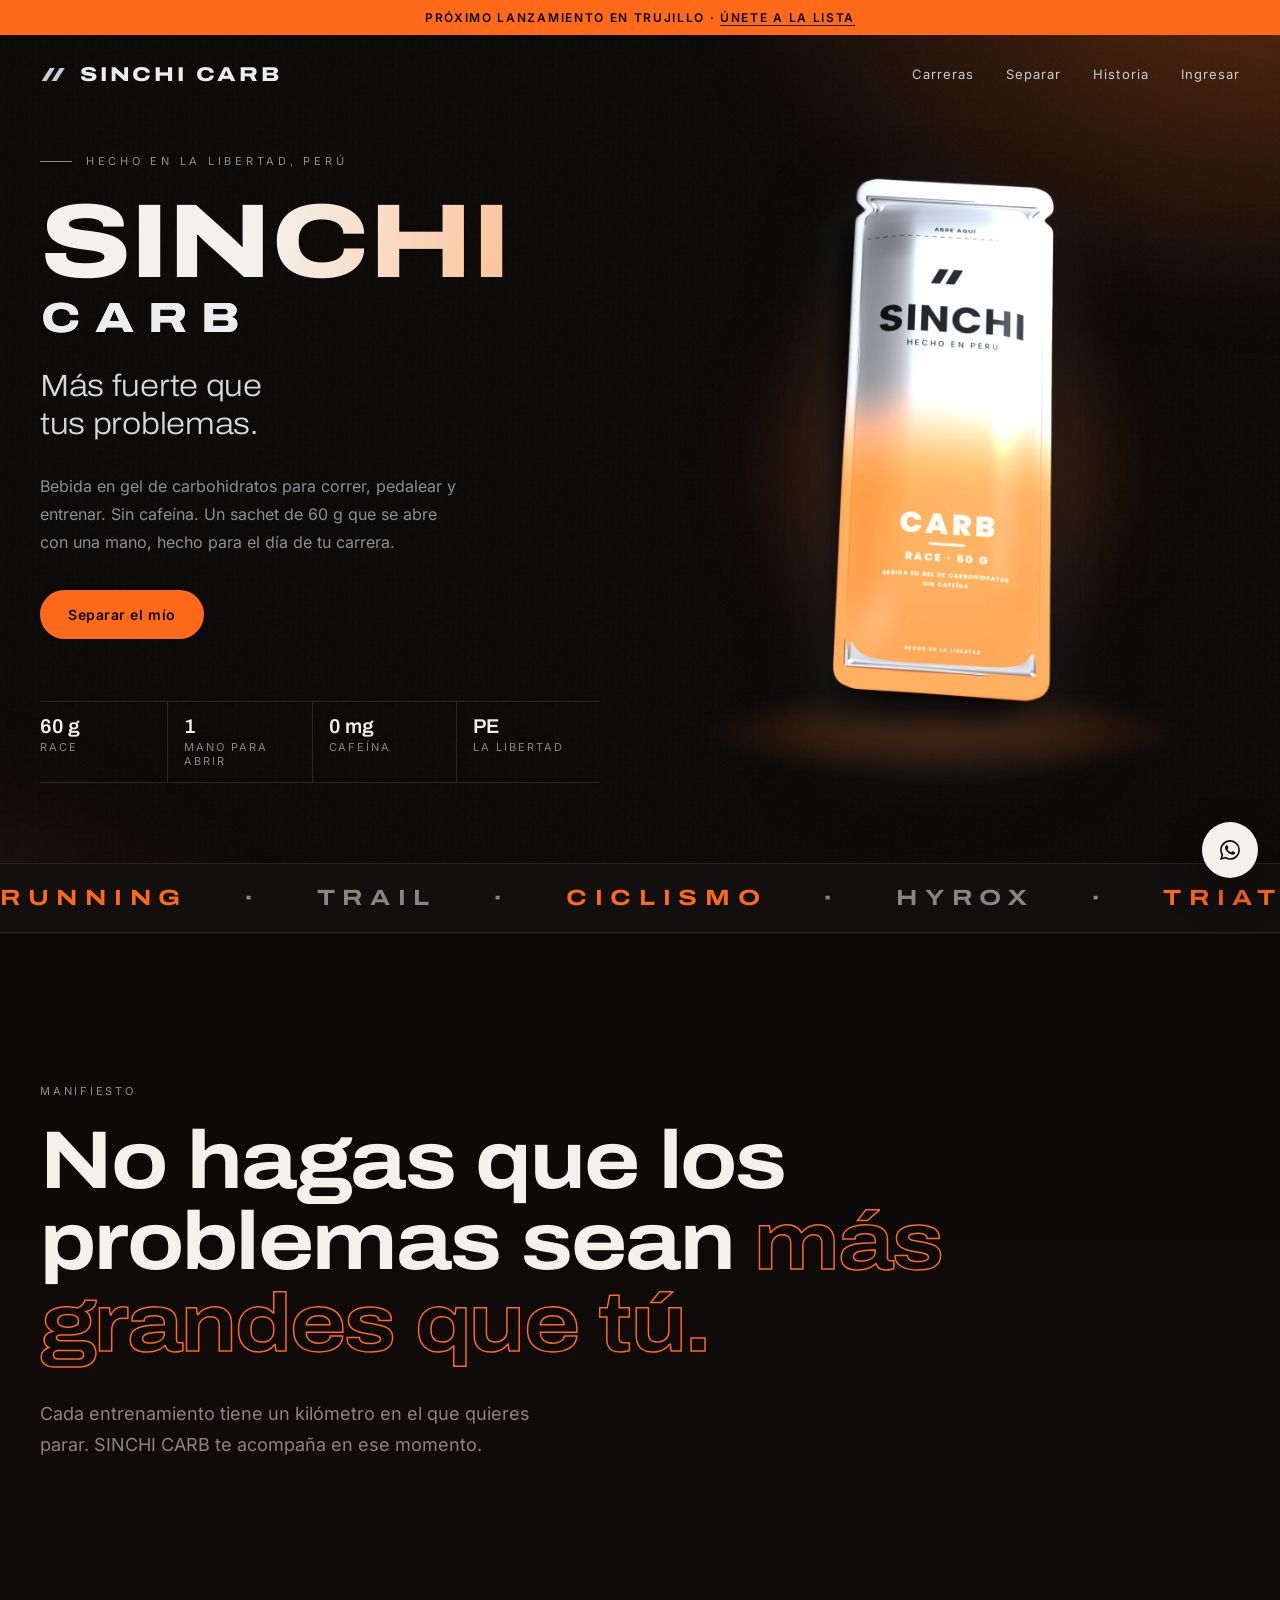
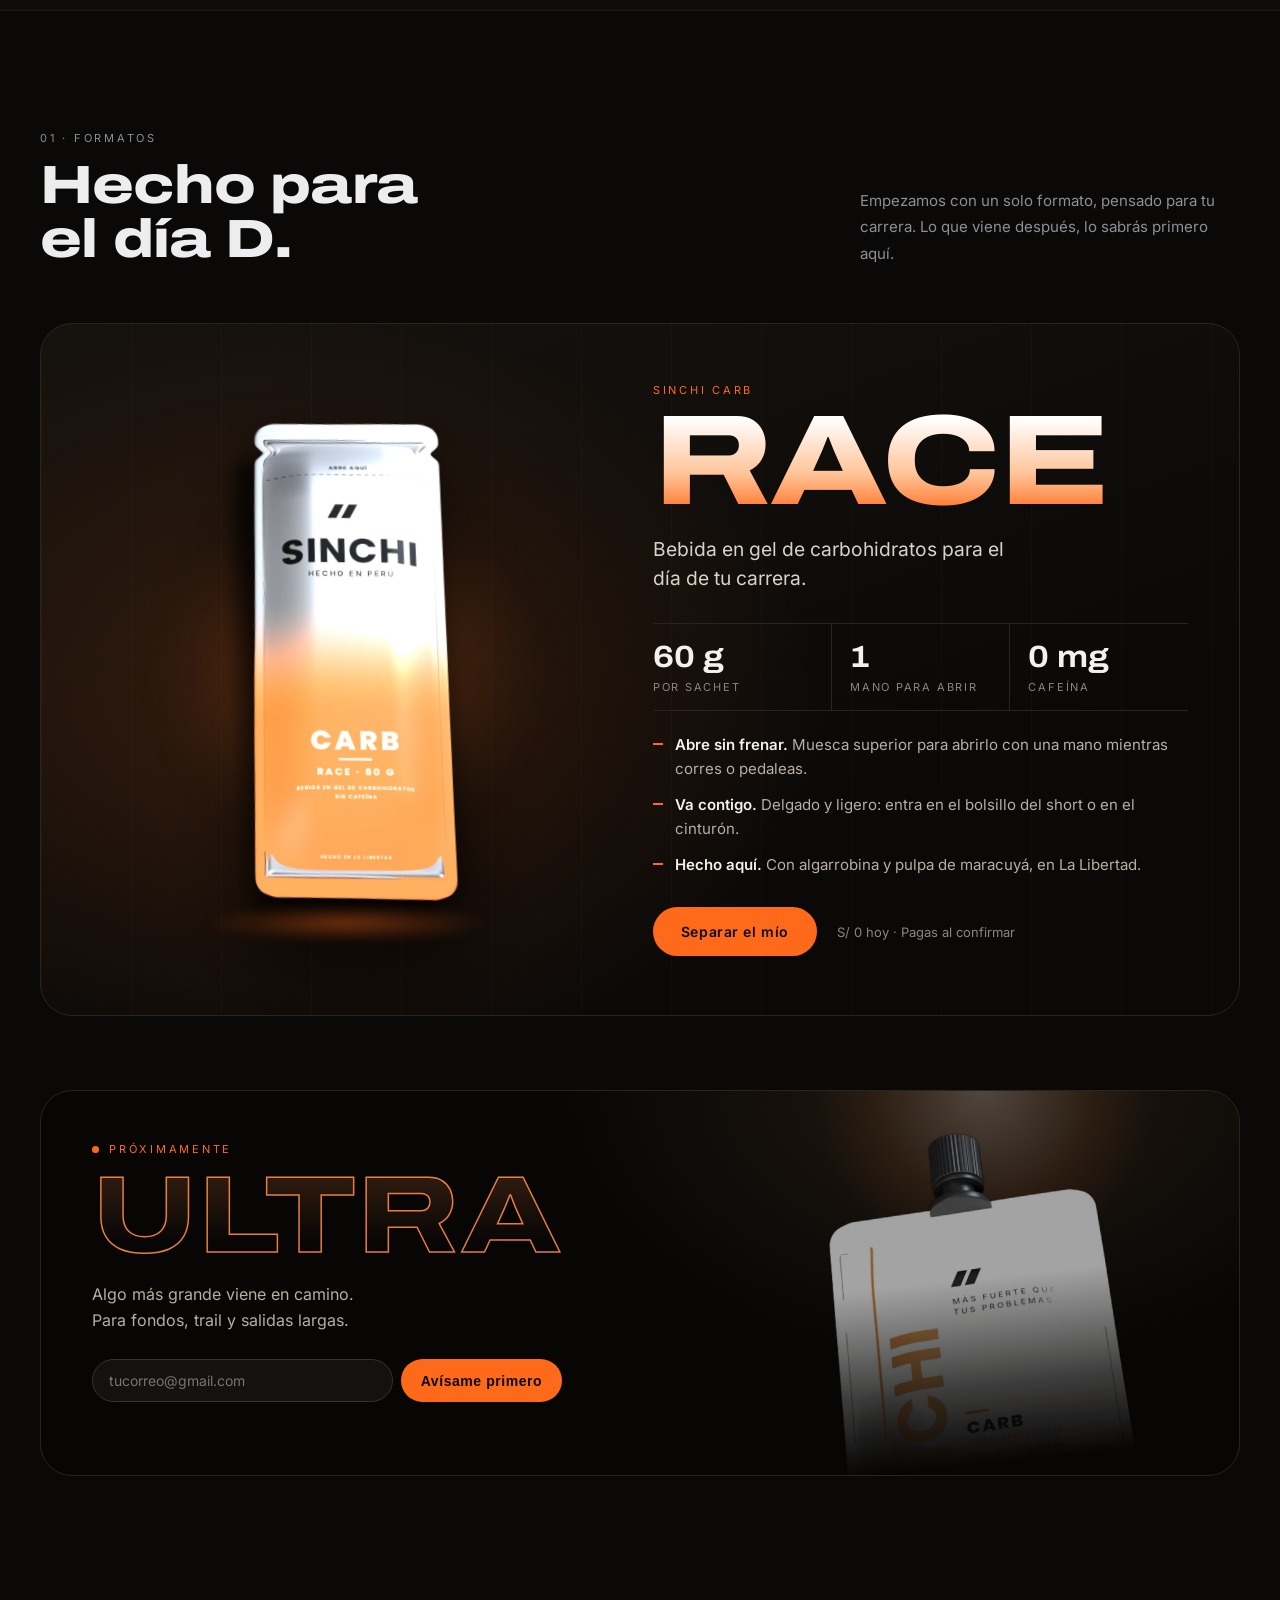
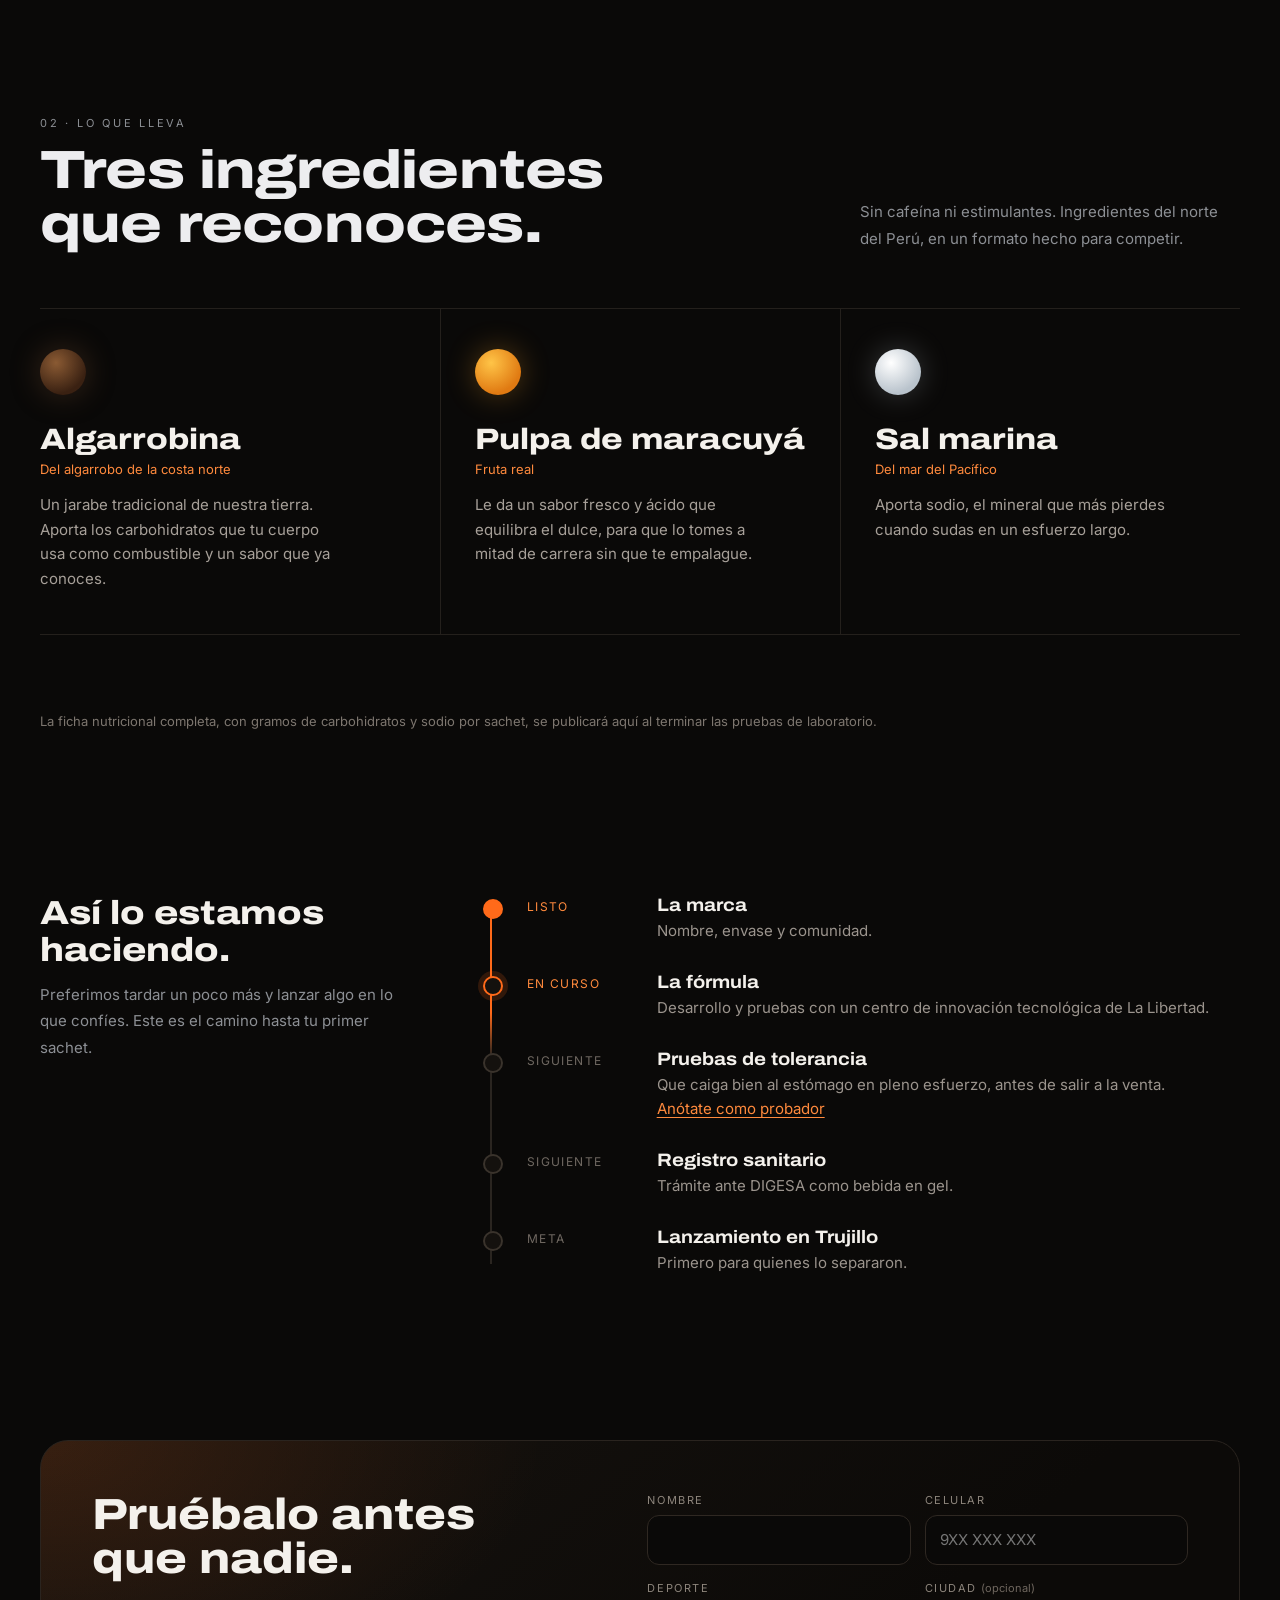
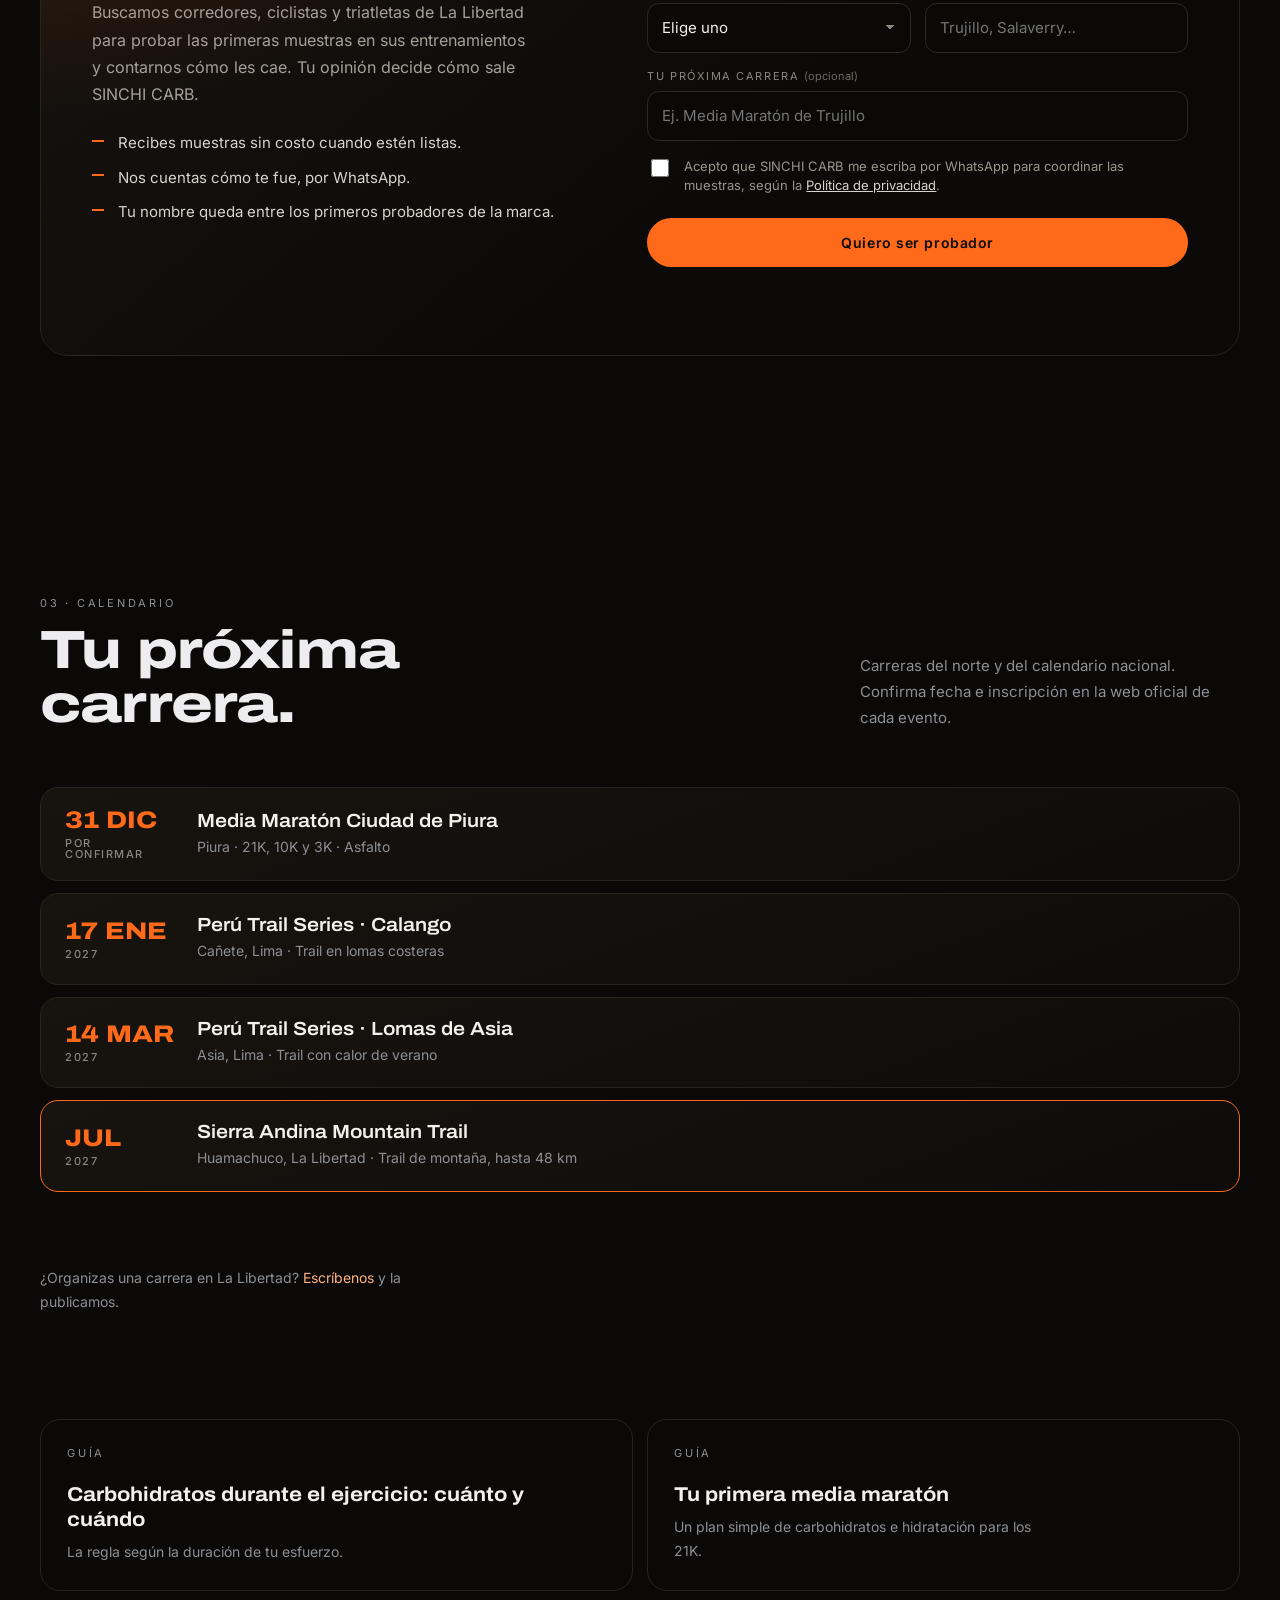
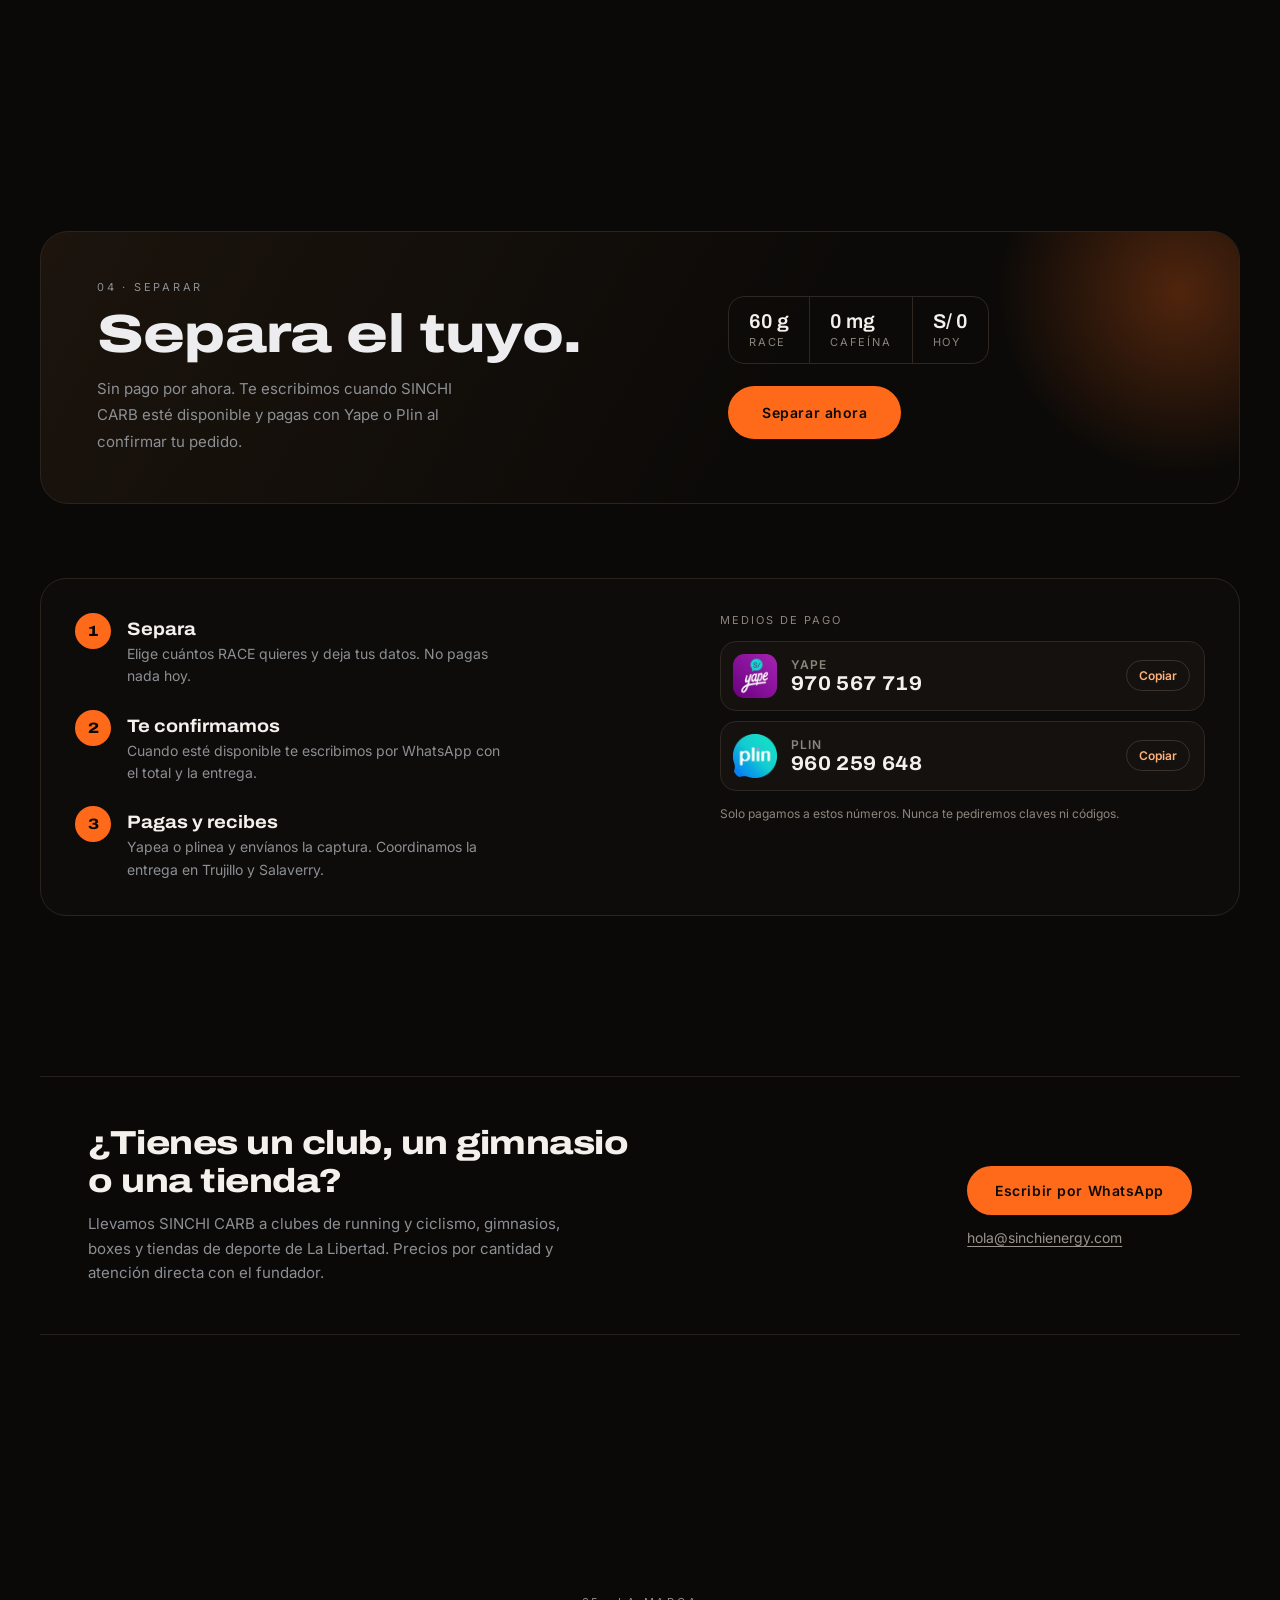
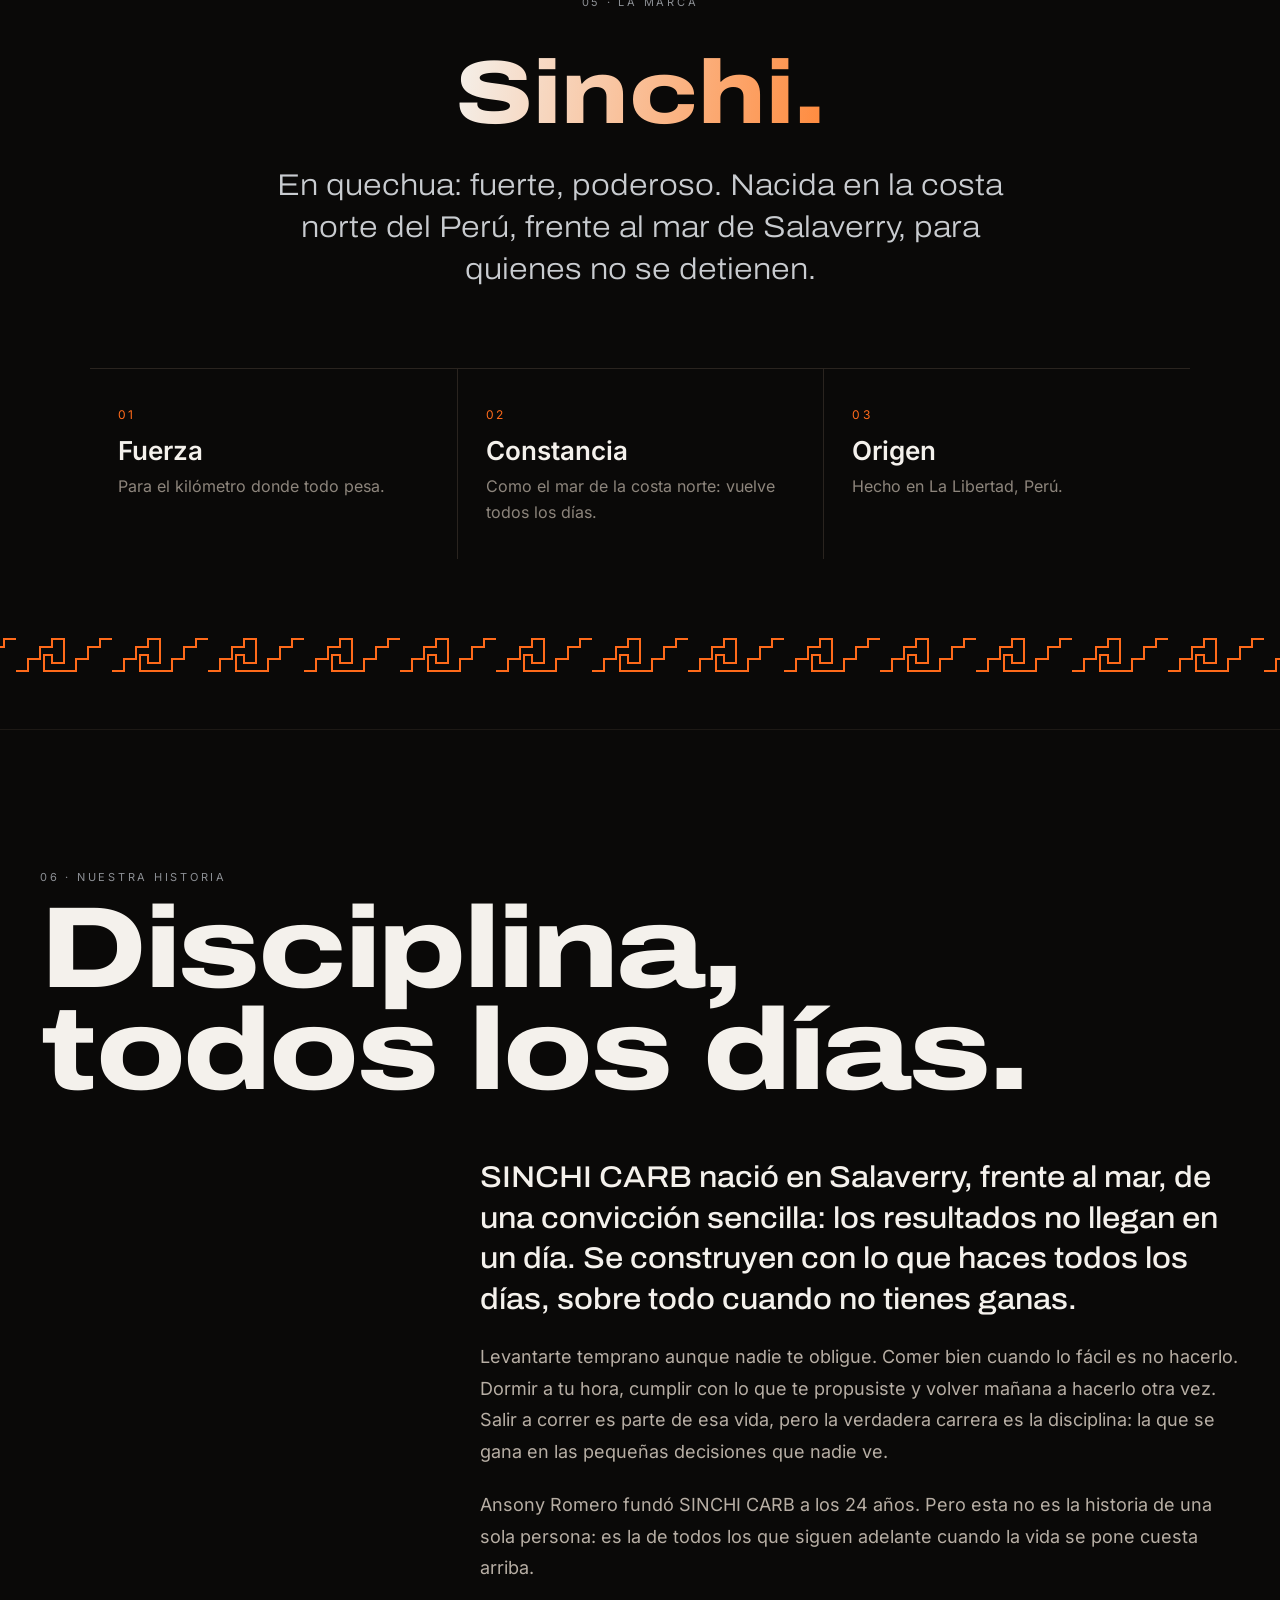
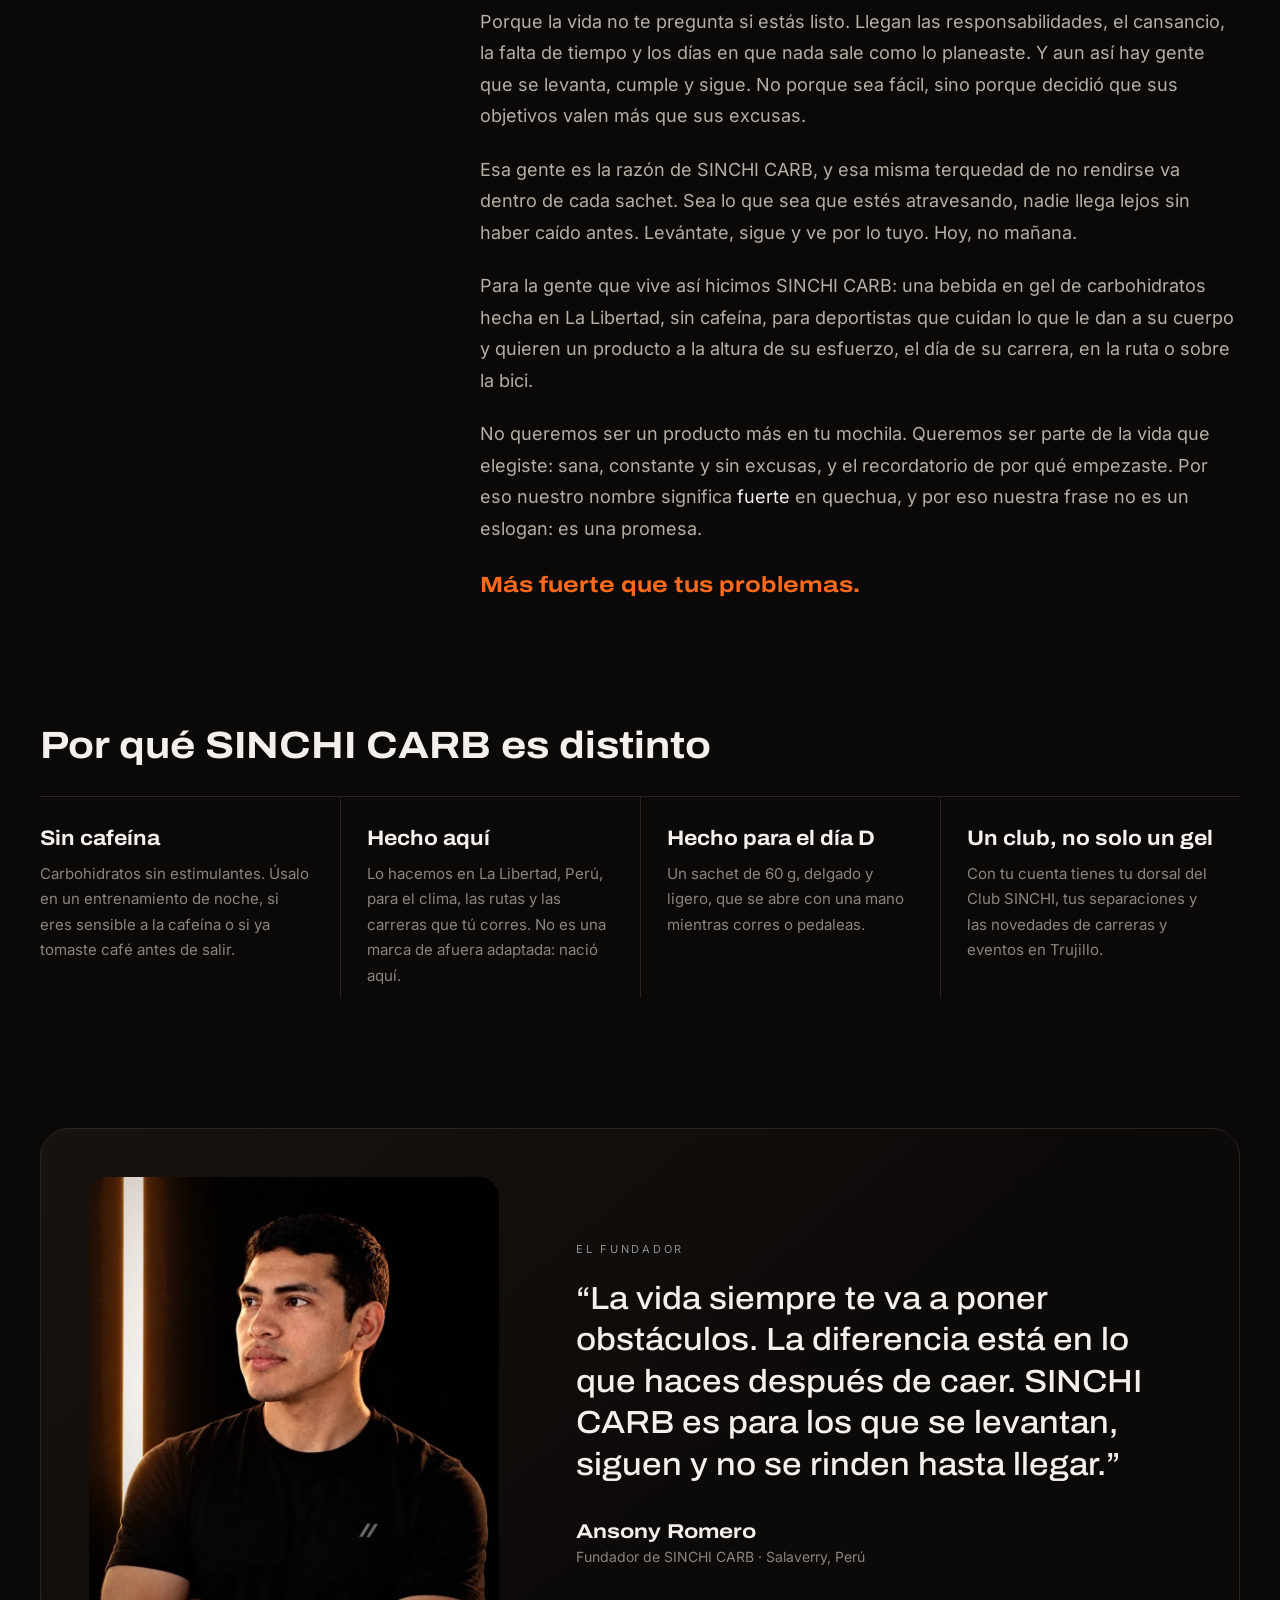
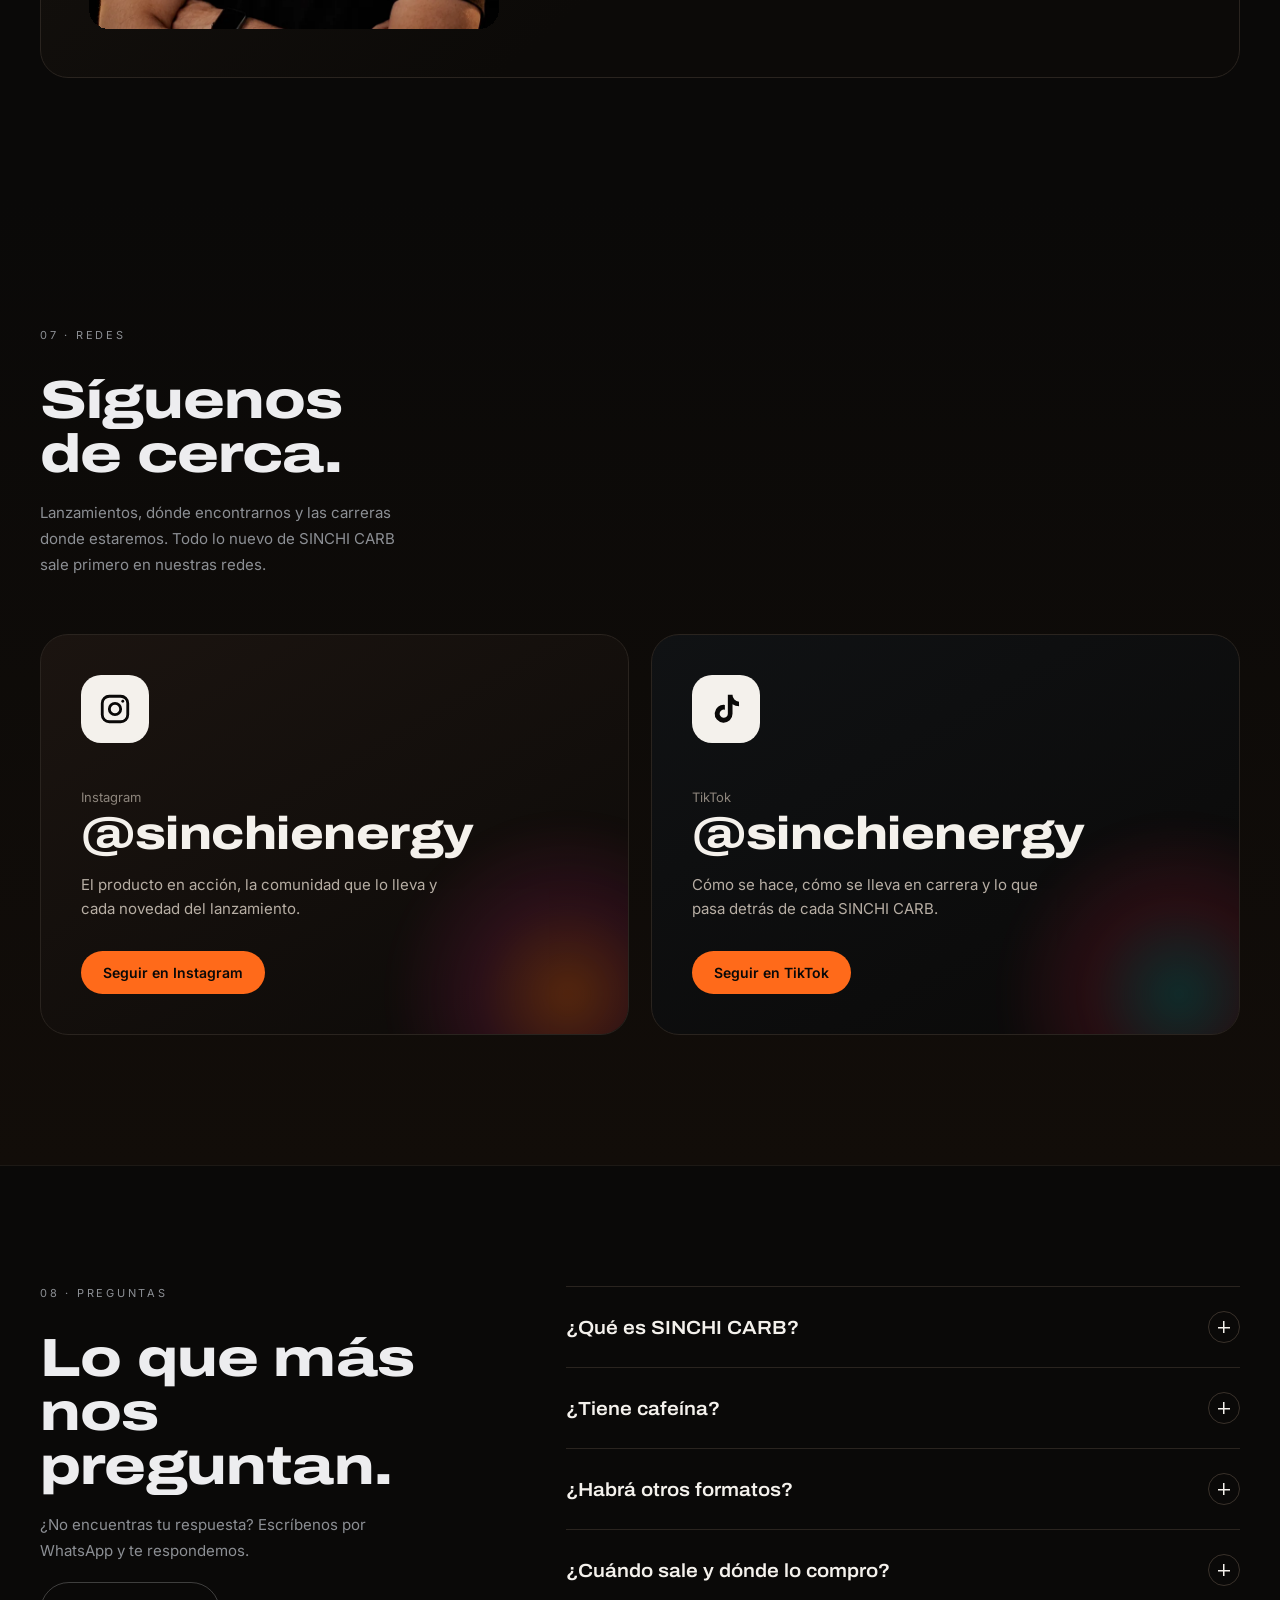
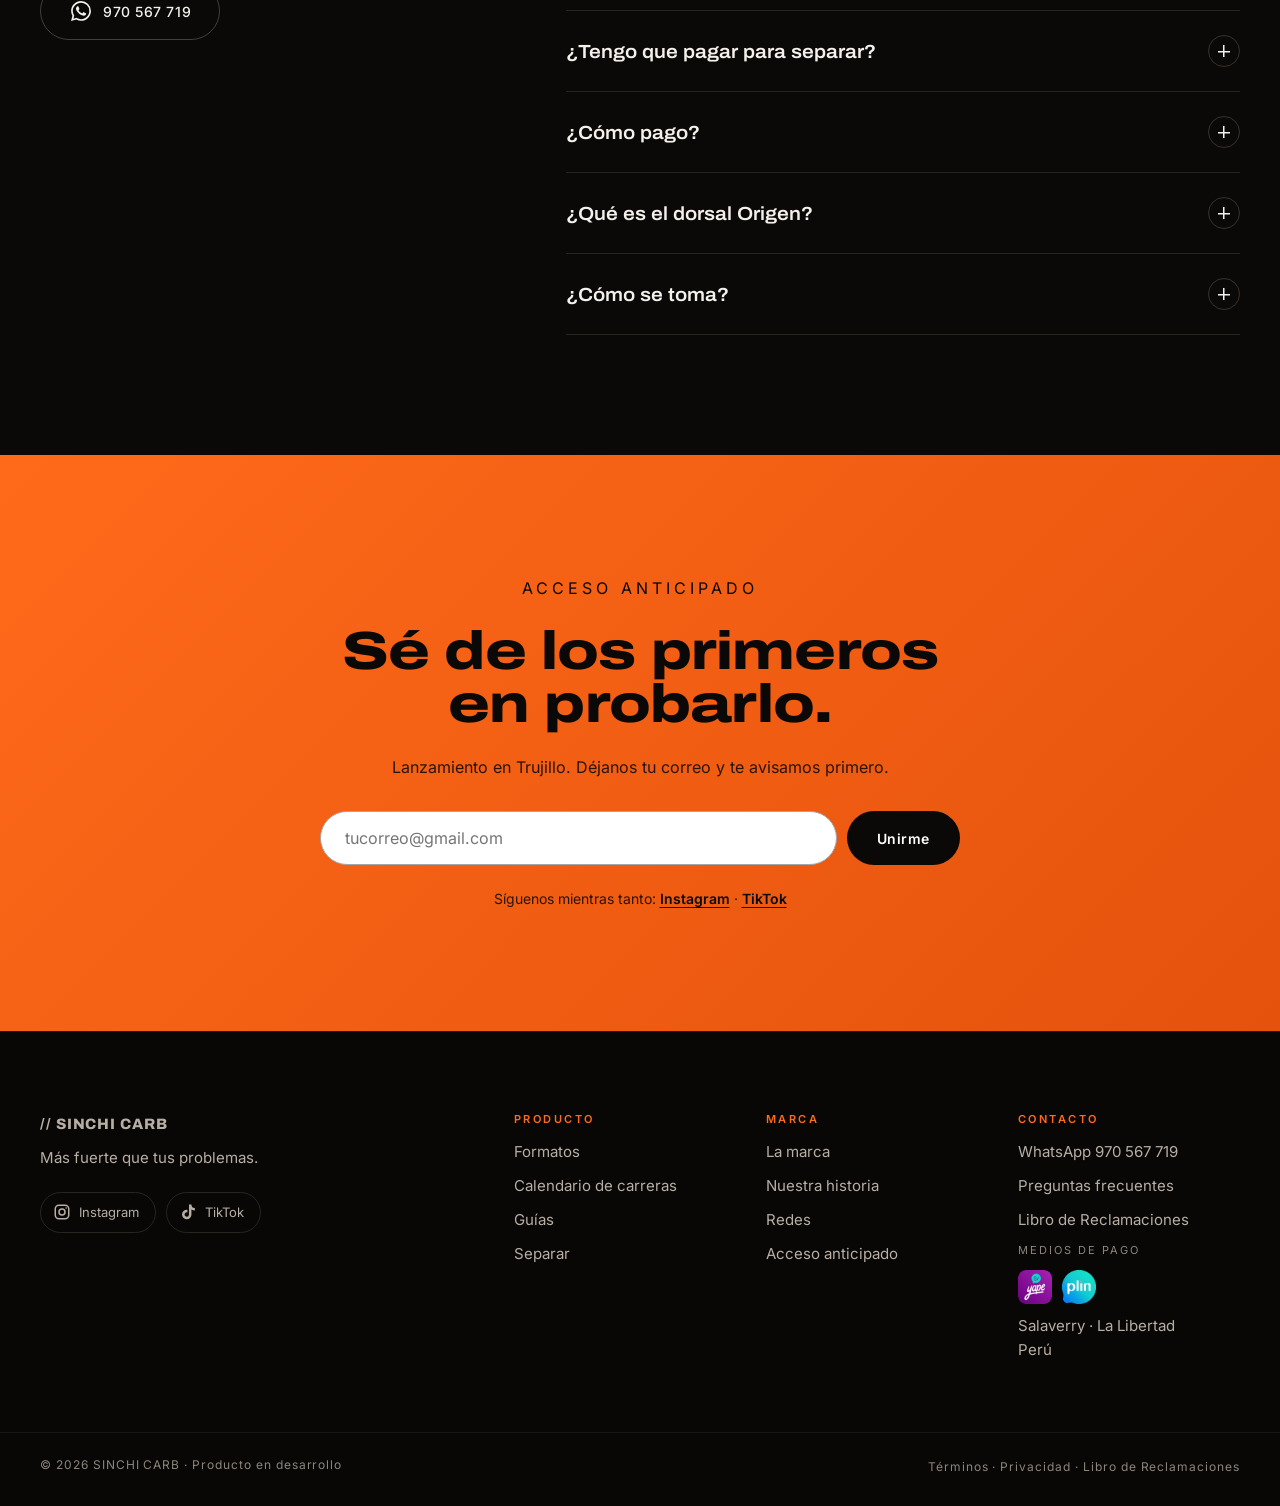
==== commit c734a778: "Probadores (formulario + API /probador) y bloque para clubes y tiendas Co-Authored-By: Claude Opus 5" ====
--- a/index.html
+++ b/index.html
@@ -33,7 +33,7 @@
 <meta name="twitter:image" content="https://sinchienergy.com/assets/og.jpg?v=5">
 <script type="application/ld+json">{"@context":"https://schema.org","@type":"Organization","name":"SINCHI CARB","alternateName":"SINCHI","url":"https://sinchienergy.com/","logo":"https://sinchienergy.com/icons/icon-512.png","slogan":"Más fuerte que tus problemas.","sameAs":["https://www.instagram.com/sinchienergy/","https://www.tiktok.com/@sinchienergy"]}</script>
 <link rel="preload" as="image" href="assets/race-600.webp?v=3" fetchpriority="high">
-<link rel="stylesheet" href="styles.css?v=28">
+<link rel="stylesheet" href="styles.css?v=29">
 <!-- Google Analytics -->
 <script>addEventListener('load',function(){setTimeout(function(){var s=document.createElement('script');s.async=true;s.src='https://www.googletagmanager.com/gtag/js?id=G-M9N4279ZE2';document.head.appendChild(s);},1500);});</script>
 <script>window.dataLayer=window.dataLayer||[];function gtag(){dataLayer.push(arguments);}gtag('js',new Date());gtag('config','G-M9N4279ZE2',{allow_google_signals:false,allow_ad_personalization_signals:false});</script>
@@ -162,10 +162,36 @@
     <ol class="road-steps">
       <li class="is-done"><span class="rs-state">Listo</span><b>La marca</b><p>Nombre, envase y comunidad.</p></li>
       <li class="is-now"><span class="rs-state">En curso</span><b>La fórmula</b><p>Desarrollo y pruebas con un centro de innovación tecnológica de La Libertad.</p></li>
-      <li><span class="rs-state">Siguiente</span><b>Pruebas de tolerancia</b><p>Que caiga bien al estómago en pleno esfuerzo, antes de salir a la venta.</p></li>
+      <li><span class="rs-state">Siguiente</span><b>Pruebas de tolerancia</b><p>Que caiga bien al estómago en pleno esfuerzo, antes de salir a la venta. <a class="rs-link" href="#probadores">Anótate como probador</a></p></li>
       <li><span class="rs-state">Siguiente</span><b>Registro sanitario</b><p>Trámite ante DIGESA como bebida en gel.</p></li>
       <li><span class="rs-state">Meta</span><b>Lanzamiento en Trujillo</b><p>Primero para quienes lo separaron.</p></li>
     </ol>
+  </div>
+  <div class="prob reveal" id="probadores">
+    <div class="prob-copy">
+      <h3>Pruébalo antes<br>que nadie.</h3>
+      <p>Buscamos corredores, ciclistas y triatletas de La Libertad para probar las primeras muestras en sus entrenamientos y contarnos cómo les cae. Tu opinión decide cómo sale SINCHI CARB.</p>
+      <ul class="prob-list">
+        <li>Recibes muestras sin costo cuando estén listas.</li>
+        <li>Nos cuentas cómo te fue, por WhatsApp.</li>
+        <li>Tu nombre queda entre los primeros probadores de la marca.</li>
+      </ul>
+    </div>
+    <form class="sep-form prob-form" id="probForm" novalidate>
+      <div class="row2 eq">
+        <label>Nombre<input name="nombre" autocomplete="name" required></label>
+        <label>Celular<input name="celular" inputmode="tel" autocomplete="tel" placeholder="9XX XXX XXX" required></label>
+      </div>
+      <div class="row2 eq">
+        <label>Deporte<select name="deporte" required><option value="">Elige uno</option><option>Running de calle</option><option>Trail</option><option>Ciclismo</option><option>Triatlón</option><option>Otro</option></select></label>
+        <label><span>Ciudad <i class="opt">(opcional)</i></span><input name="ciudad" placeholder="Trujillo, Salaverry…"></label>
+      </div>
+      <label><span>Tu próxima carrera <i class="opt">(opcional)</i></span><input name="carrera" placeholder="Ej. Media Maratón de Trujillo"></label>
+      <label class="prob-ok"><input type="checkbox" name="acepto"><span>Acepto que SINCHI CARB me escriba por WhatsApp para coordinar las muestras, según la <a href="/privacidad.html">Política de privacidad</a>.</span></label>
+      <input name="web" class="hp" tabindex="-1" autocomplete="off" aria-hidden="true">
+      <button type="submit" class="btn btn-light">Quiero ser probador</button>
+      <p class="form-msg" id="probMsg" role="status"></p>
+    </form>
   </div>
 </section>
 
@@ -254,6 +280,19 @@
   </div>
 </section>
 
+<section class="wrap clubs reveal" id="clubes">
+  <div class="clubs-in">
+    <div>
+      <h2>¿Tienes un club, un gimnasio o una tienda?</h2>
+      <p class="muted">Llevamos SINCHI CARB a clubes de running y ciclismo, gimnasios, boxes y tiendas de deporte de La Libertad. Precios por cantidad y atención directa con el fundador.</p>
+    </div>
+    <div class="clubs-cta">
+      <a class="btn btn-light" href="https://wa.me/51970567719?text=Hola%20SINCHI%20CARB%2C%20tengo%20un%20club%20o%20tienda%20y%20quiero%20informaci%C3%B3n%20para%20vender%20o%20comprar%20por%20cantidad." target="_blank" rel="noopener" data-ev="clubes_whatsapp">Escribir por WhatsApp</a>
+      <a class="clubs-mail" href="mailto:hola@sinchienergy.com?subject=Clubes%20y%20tiendas%20%C2%B7%20SINCHI%20CARB">hola@sinchienergy.com</a>
+    </div>
+  </div>
+</section>
+
 <section class="brand wrap reveal" id="marca">
   <p class="kicker">05 · LA MARCA</p>
   <p class="brand-word">Sinchi.</p>
@@ -398,7 +437,7 @@
 
 <a class="wa-float" href="https://wa.me/51970567719?text=Hola%20SINCHI%20CARB%2C%20quiero%20saber%20m%C3%A1s%20sobre%20el%20gel." target="_blank" rel="noopener" aria-label="Escríbenos por WhatsApp"><svg viewBox="0 0 24 24" width="24" height="24" aria-hidden="true"><path fill="currentColor" d="M12.04 2C6.58 2 2.13 6.45 2.13 11.91c0 1.75.46 3.45 1.32 4.95L2.05 22l5.25-1.38a9.9 9.9 0 0 0 4.74 1.21h.01c5.46 0 9.91-4.45 9.91-9.91A9.85 9.85 0 0 0 12.04 2zm0 18.15h-.01a8.23 8.23 0 0 1-4.19-1.15l-.3-.18-3.12.82.83-3.04-.2-.31a8.2 8.2 0 0 1-1.26-4.38c0-4.54 3.7-8.24 8.25-8.24 2.2 0 4.27.86 5.83 2.42a8.18 8.18 0 0 1 2.41 5.83c0 4.55-3.7 8.25-8.24 8.25zm4.52-6.16c-.25-.12-1.47-.72-1.69-.81-.23-.08-.39-.12-.56.13-.16.25-.64.81-.79.97-.14.17-.29.19-.54.06-.25-.12-1.05-.39-1.99-1.23-.74-.66-1.23-1.47-1.38-1.72-.14-.25-.02-.38.11-.51.11-.11.25-.29.37-.43.13-.15.17-.25.25-.42.08-.16.04-.31-.02-.43-.06-.13-.56-1.34-.76-1.84-.2-.48-.41-.42-.56-.43h-.48c-.17 0-.43.06-.66.31-.22.25-.86.85-.86 2.07 0 1.22.89 2.4 1.01 2.56.12.17 1.75 2.67 4.23 3.74.59.26 1.05.41 1.41.52.59.19 1.13.16 1.56.1.48-.07 1.47-.6 1.67-1.18.21-.58.21-1.07.14-1.18-.06-.1-.22-.16-.47-.28z"/></svg><span>Escríbenos</span></a>
 
-<script src="main.js?v=18"></script>
+<script src="main.js?v=19"></script>
 <script>
 (function(){const n=document.getElementById('navwrap');const f=()=>n.classList.toggle('scrolled',scrollY>40);addEventListener('scroll',f,{passive:true});f();})();
 </script>
--- a/styles.css
+++ b/styles.css
@@ -261,3 +261,26 @@
  .road-steps li{grid-template-columns:1fr}
  .rs-state{grid-row:auto;margin-bottom:4px}
 }
+
+/* v29 · probadores + clubes */
+.rs-link{color:#FF8A3D;text-decoration:underline;text-underline-offset:3px;white-space:nowrap}
+.prob{margin-top:110px;display:grid;grid-template-columns:minmax(0,1fr) minmax(0,1.1fr);gap:clamp(30px,5vw,80px);padding:clamp(28px,4vw,52px);border:1px solid #2A241F;border-radius:28px;background:radial-gradient(70% 90% at 0% 0%,rgba(255,106,26,.14),transparent 60%),linear-gradient(140deg,#17130F,#0C0A08 60%);scroll-margin-top:90px}
+.prob-copy h3{margin:0 0 18px;font-family:Archivo,Inter,sans-serif;font-stretch:118%;font-weight:800;font-size:clamp(30px,3.4vw,48px);line-height:1.02;color:#F4F1EC}
+.prob-copy>p{margin:0 0 24px;color:#A7A099;line-height:1.7;font-size:16px;max-width:44ch}
+.prob-list{list-style:none;margin:0;padding:0;display:grid;gap:12px}
+.prob-list li{position:relative;padding-left:26px;color:#D9D3CC;font-size:15px;line-height:1.5}
+.prob-list li:before{content:"";position:absolute;left:0;top:.5em;width:12px;height:2px;background:#FF6A1A}
+.prob-form label.prob-ok{flex-direction:row;align-items:flex-start;gap:12px;text-transform:none;letter-spacing:0;font-size:13px;line-height:1.5;color:#9B948D}
+.prob-form label.prob-ok input{width:18px;height:18px;flex:0 0 18px;margin-top:2px;padding:0;border-radius:5px;-webkit-appearance:auto;appearance:auto;accent-color:#FF6A1A}
+.prob-form label.prob-ok a{color:#D9D3CC;text-decoration:underline}
+.prob-form .btn{align-self:flex-start}
+.clubs{margin-top:40px;margin-bottom:120px}
+.clubs-in{display:grid;grid-template-columns:minmax(0,1.4fr) auto;gap:40px;align-items:center;padding:clamp(28px,4vw,48px);border-top:1px solid #24201C;border-bottom:1px solid #24201C}
+.clubs h2{margin:0 0 12px;font-family:Archivo,Inter,sans-serif;font-stretch:118%;font-weight:800;font-size:clamp(24px,2.6vw,34px);line-height:1.12;color:#F4F1EC;max-width:22ch}
+.clubs .muted{margin:0;max-width:56ch;line-height:1.65}
+.clubs-cta{display:flex;flex-direction:column;align-items:flex-start;gap:14px}
+.clubs-mail{font-size:14px;color:#9B948D;text-decoration:underline;text-underline-offset:3px}
+@media (max-width:820px){
+ .prob{grid-template-columns:1fr;margin-top:80px}
+ .clubs-in{grid-template-columns:1fr;gap:24px;padding:32px 0}
+}
